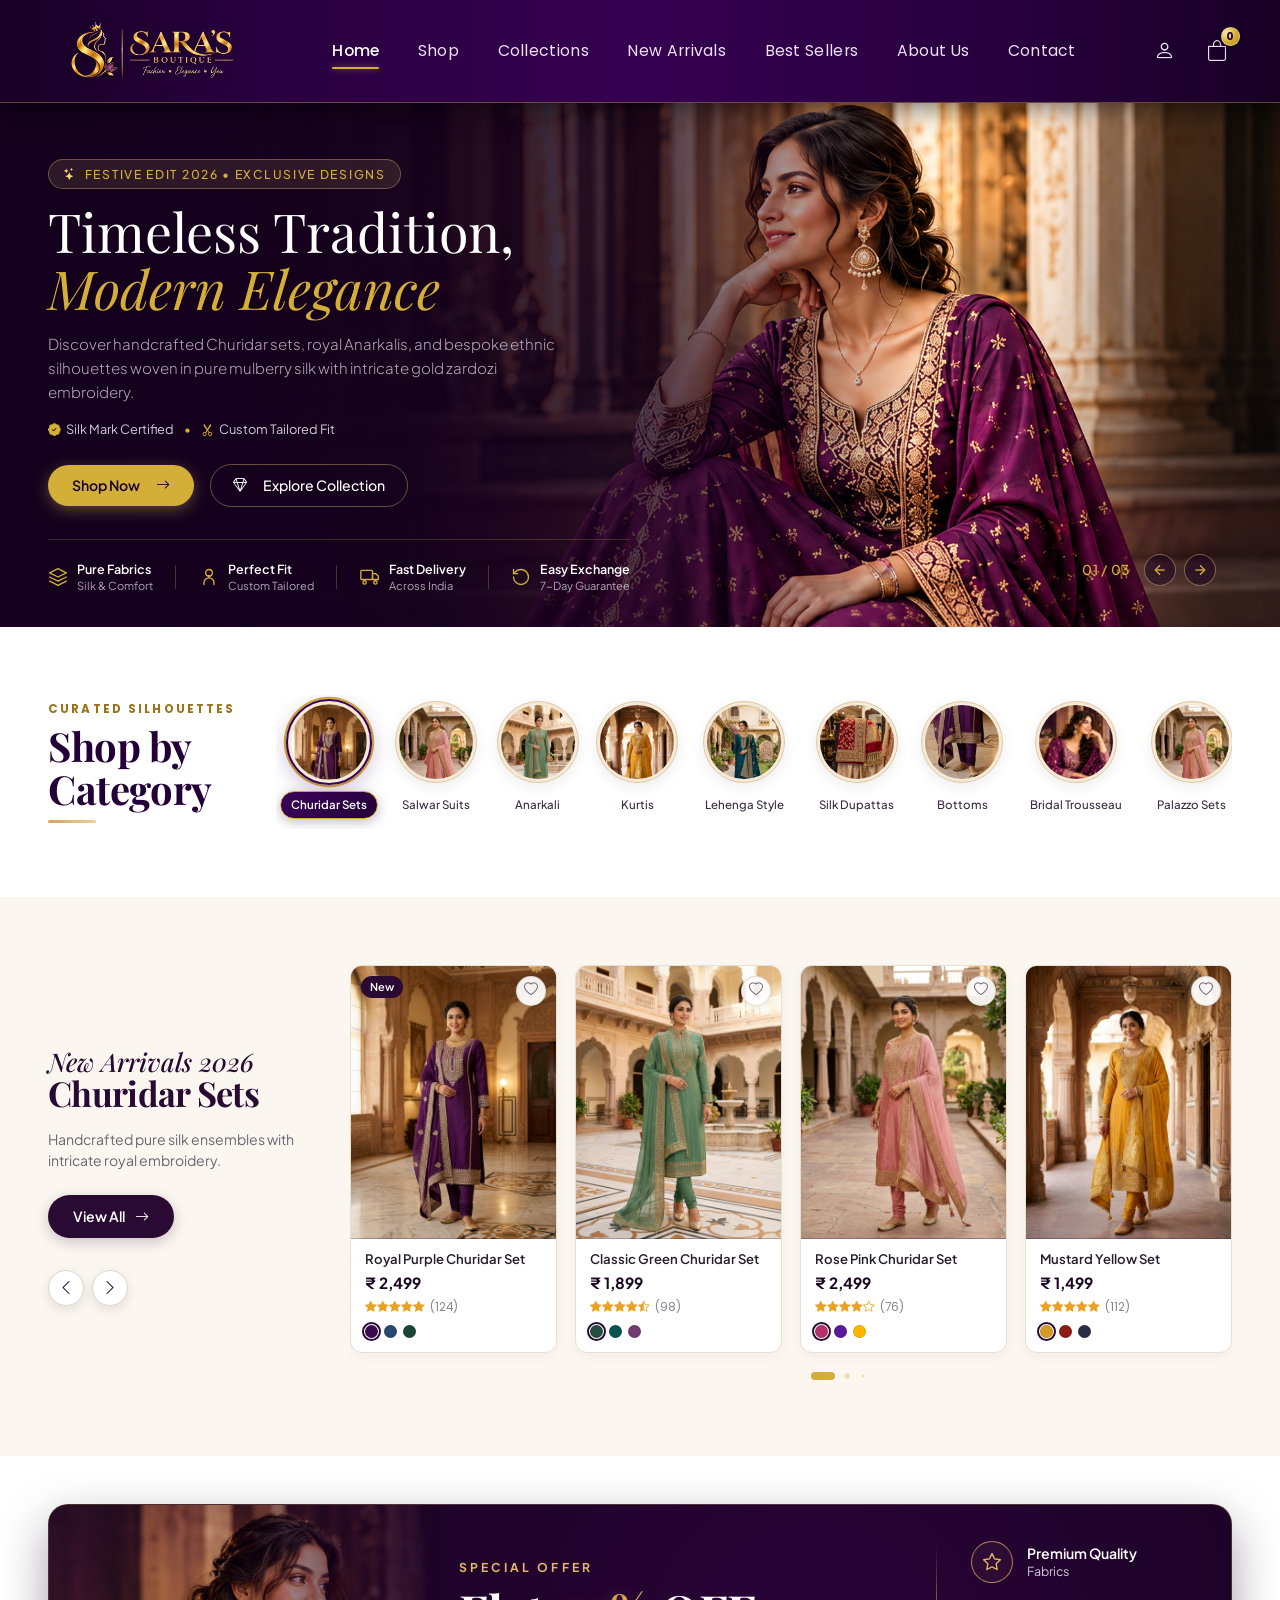
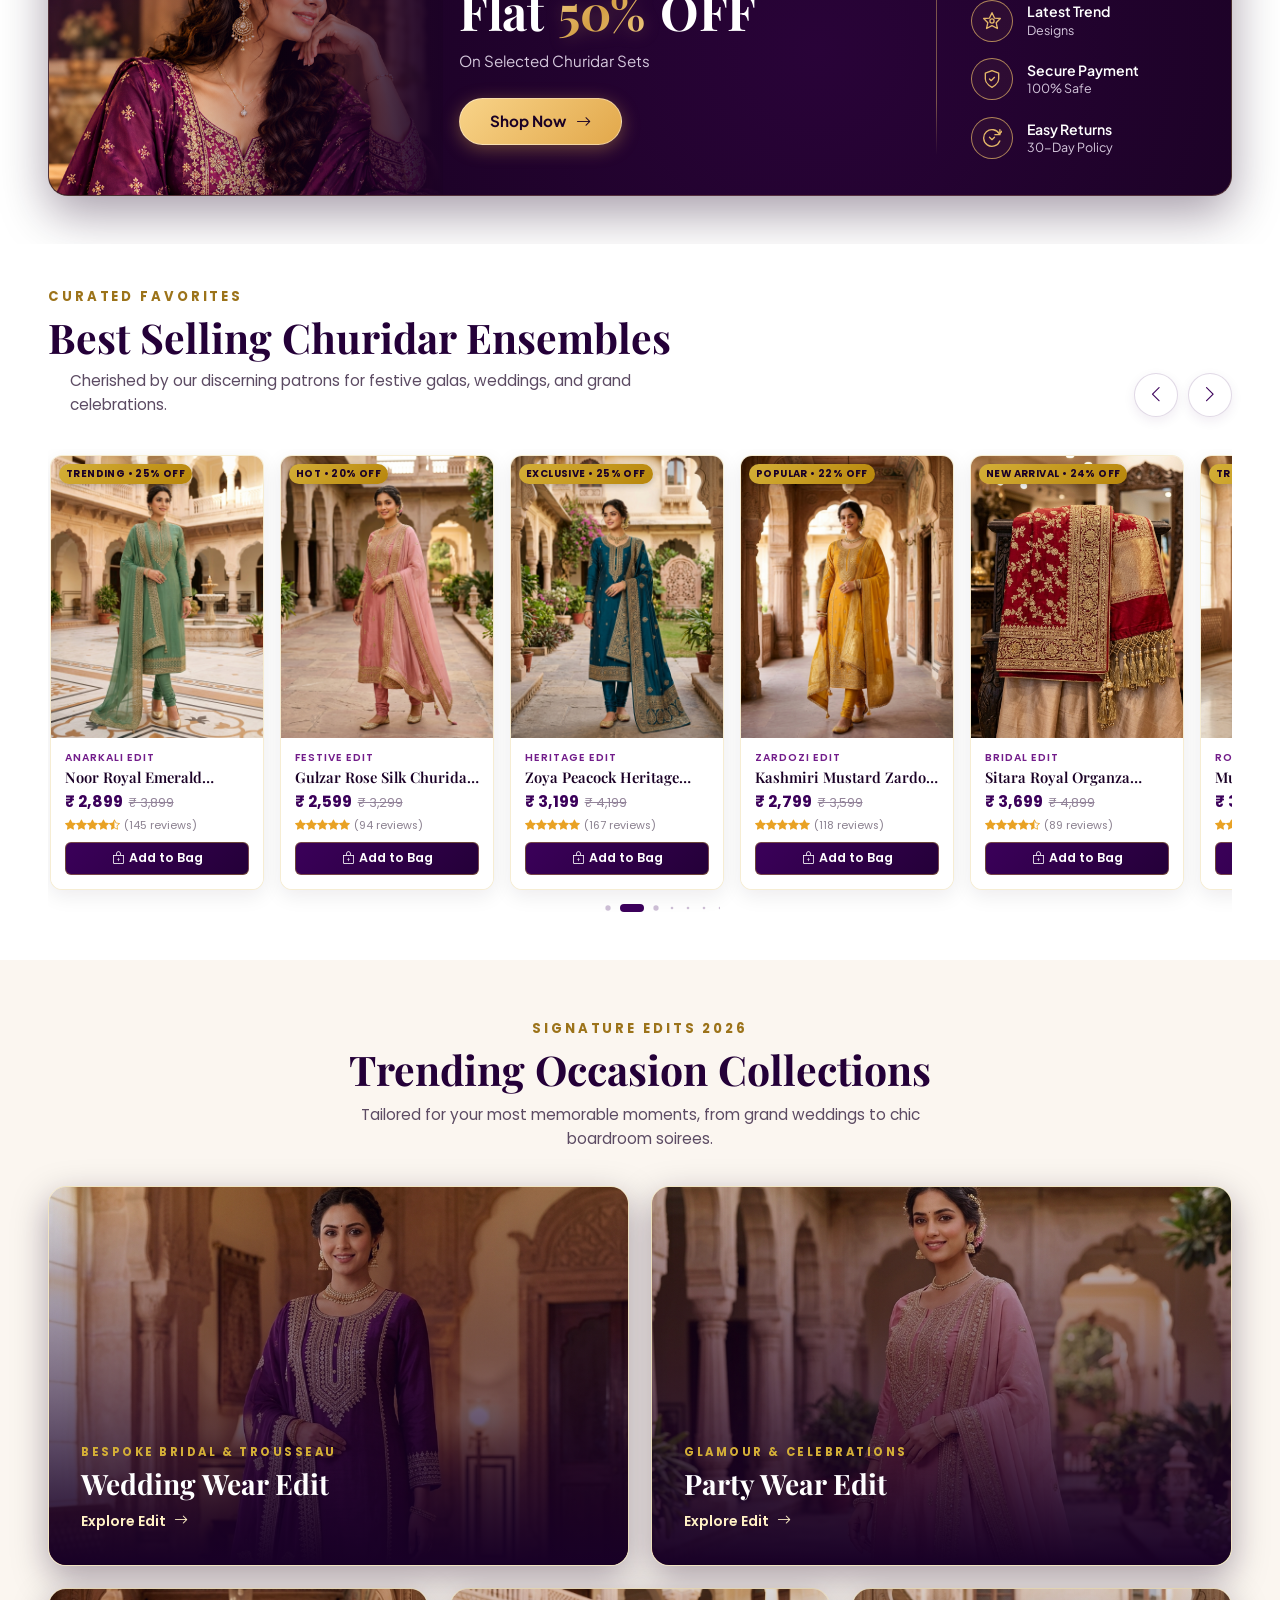
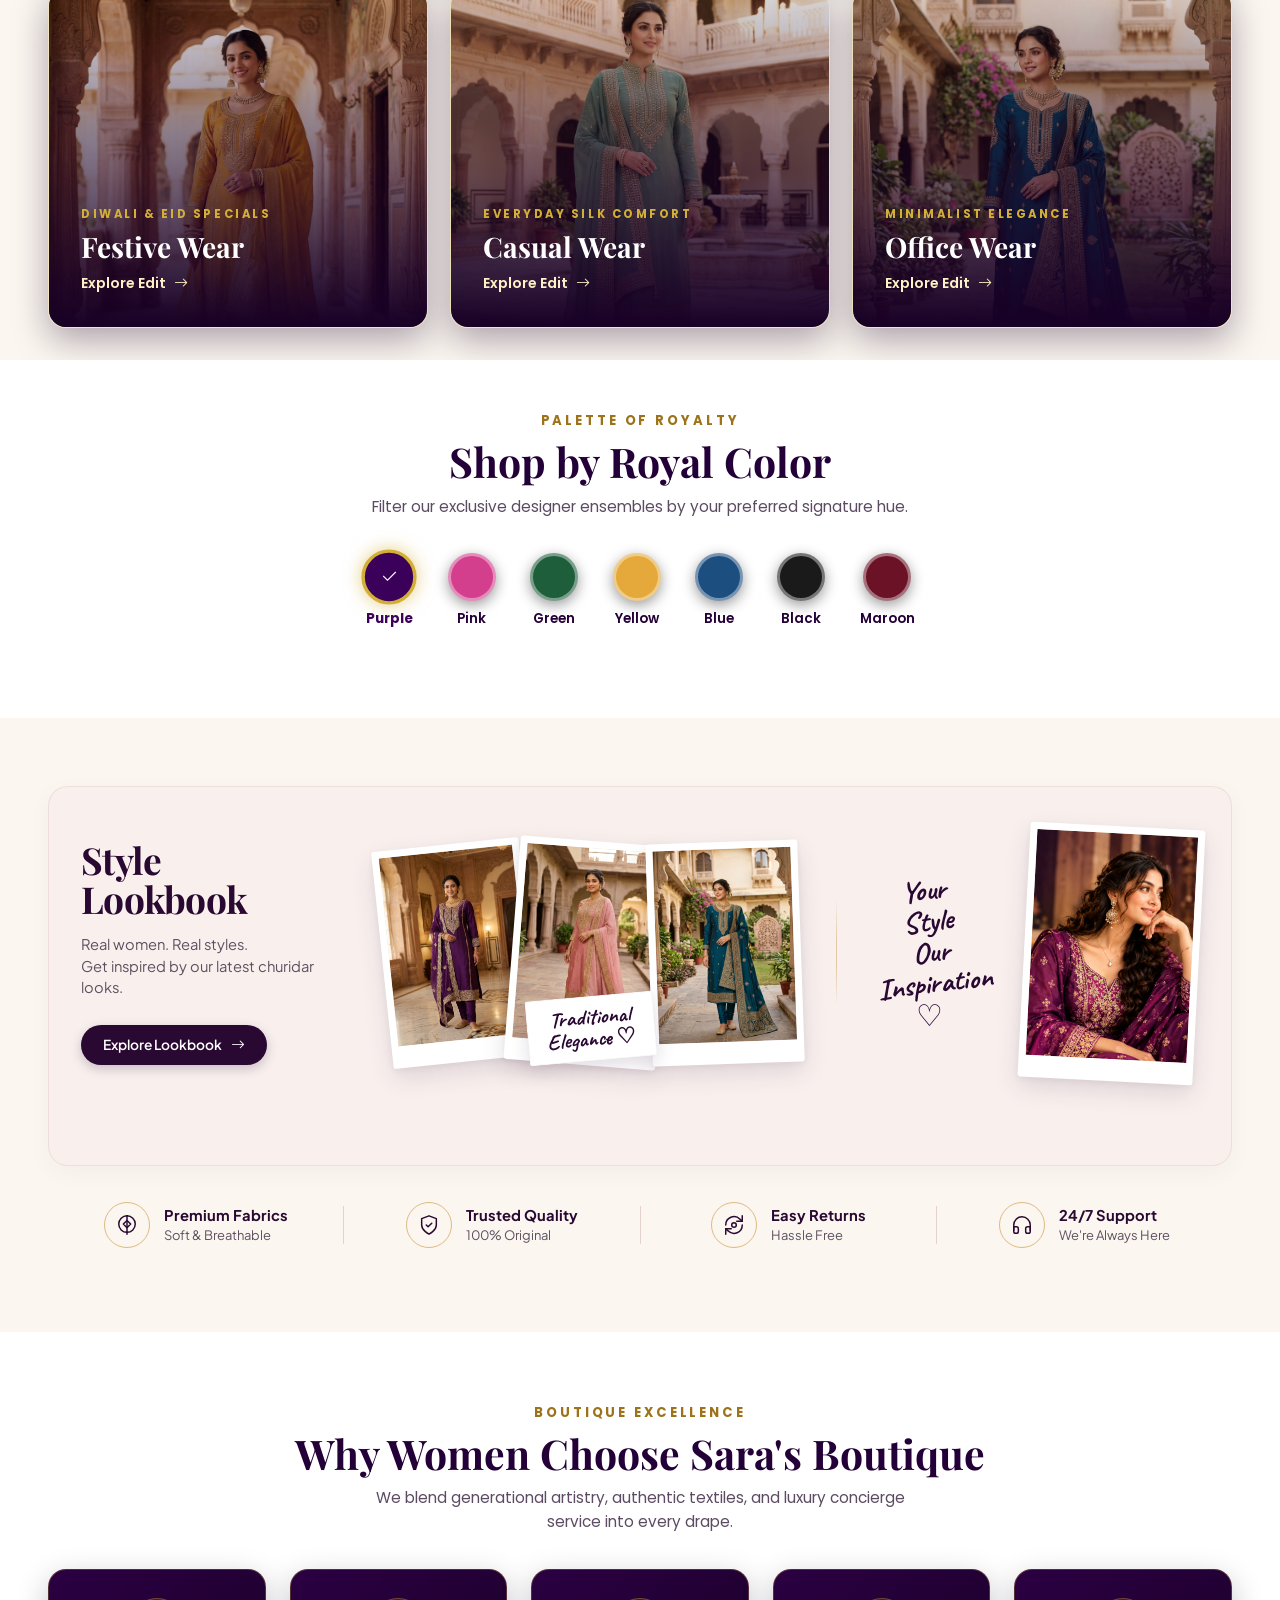
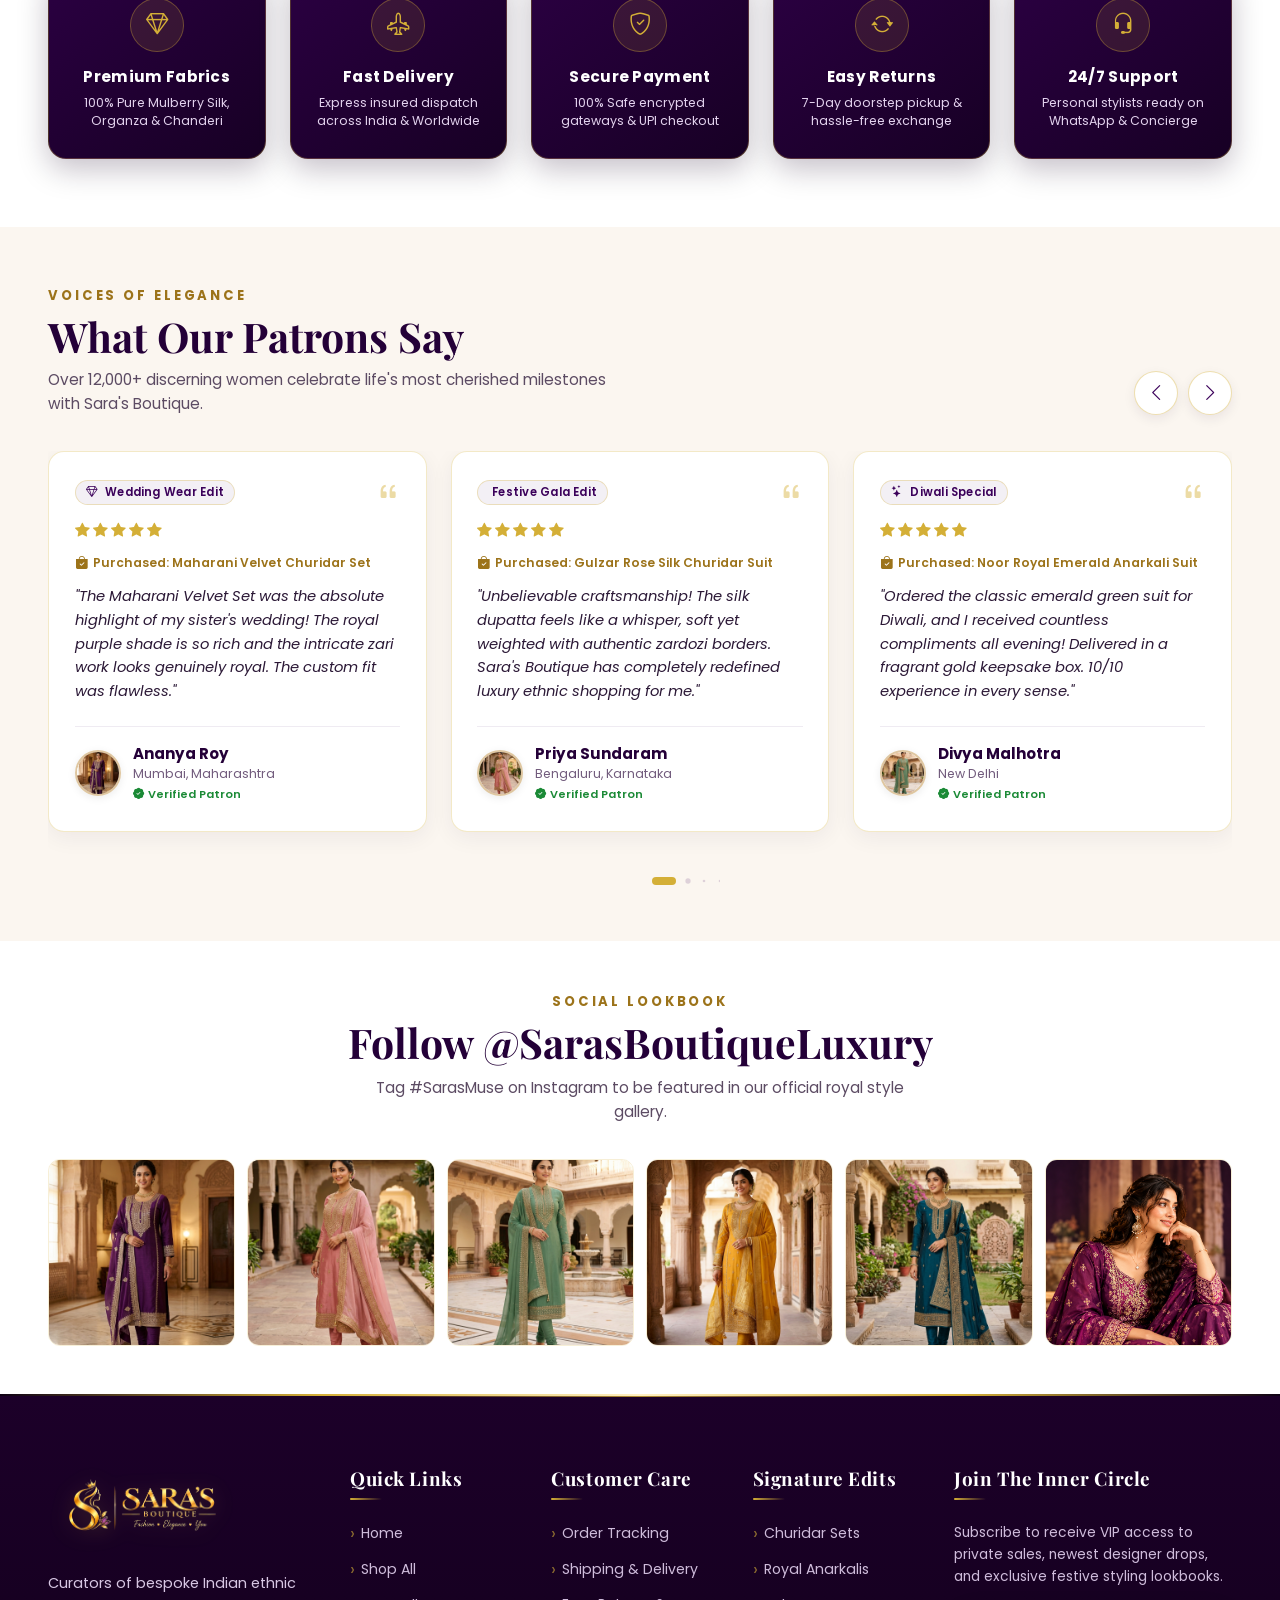
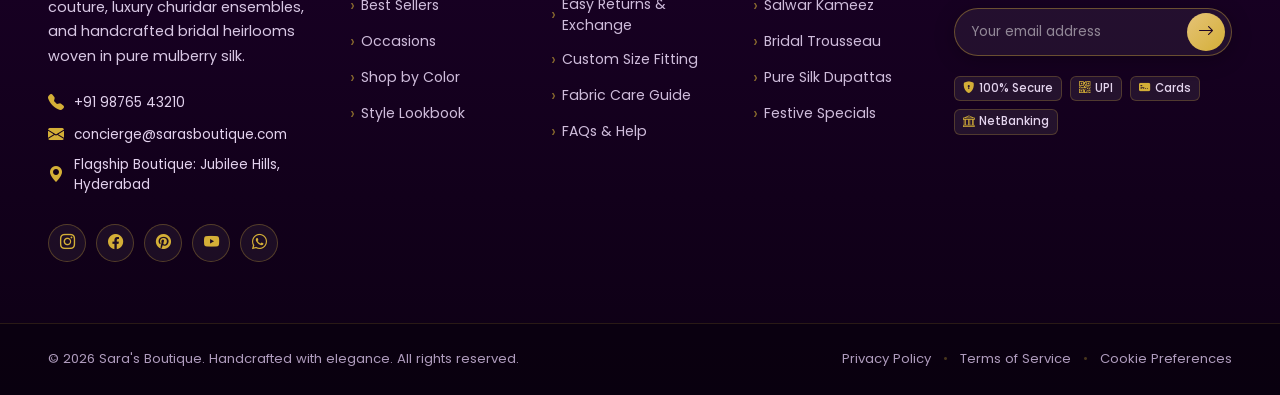
==== index.html @ 807b8b13 "first commit" ====
<!DOCTYPE html>
<html lang="en">

<head>
    <meta charset="UTF-8">
    <meta name="viewport" content="width=device-width, initial-scale=1.0">
    <title>Sara's Boutique | Luxury Indian Ethnic Fashion &amp; Designer Churidar Sets</title>
    <meta name="description" content="Discover handcrafted luxury Indian ethnic fashion at Sara's Boutique. Shop exclusive Churidar Sets, royal Anarkalis, designer Salwar Suits, and Silk Dupattas woven in pure mulberry silk with zardozi embroidery.">
    <meta name="keywords" content="Sara's Boutique, Churidar sets, designer salwar suits, royal anarkali, silk dupattas, indian ethnic wear, bridal trousseau, festive wear">
    <meta name="author" content="Sara's Boutique">
    <meta name="theme-color" content="#180026">
    <link rel="canonical" href="http://127.0.0.1:5500/index.html">

    <!-- Open Graph / Social SEO -->
    <meta property="og:type" content="website">
    <meta property="og:title" content="Sara's Boutique | Luxury Indian Ethnic Fashion &amp; Designer Churidar Sets">
    <meta property="og:description" content="Handcrafted designer Churidar sets, royal Anarkalis, and pure silk ethnic ensembles for festive galas, weddings, and celebrations.">
    <meta property="og:image" content="img/offbanner.png">
    <meta property="og:url" content="http://127.0.0.1:5500/index.html">

    <!-- Twitter Card SEO -->
    <meta name="twitter:card" content="summary_large_image">
    <meta name="twitter:title" content="Sara's Boutique | Luxury Indian Ethnic Fashion">
    <meta name="twitter:description" content="Handcrafted designer Churidar sets, royal Anarkalis, and pure silk ethnic ensembles.">
    <meta name="twitter:image" content="img/offbanner.png">

    <!-- Schema.org JSON-LD Structured Data for SEO -->
    <script type="application/ld+json">
    {
      "@context": "https://schema.org",
      "@type": "ClothingStore",
      "name": "Sara's Boutique",
      "description": "Luxury Indian Ethnic Fashion & Designer Churidar Sets",
      "url": "http://127.0.0.1:5500/index.html",
      "logo": "img/logo1.png",
      "image": "img/offbanner.png",
      "telephone": "+91-9876543210",
      "email": "concierge@sarasboutique.com",
      "priceRange": "₹₹ - ₹₹₹₹",
      "address": {
        "@type": "PostalAddress",
        "streetAddress": "Jubilee Hills",
        "addressLocality": "Hyderabad",
        "addressRegion": "Telangana",
        "addressCountry": "IN"
      },
      "potentialAction": {
        "@type": "SearchAction",
        "target": "http://127.0.0.1:5500/index.html#shop?q={search_term_string}",
        "query-input": "required name=search_term_string"
      }
    }
    </script>

    <!-- Google Fonts: Cormorant Garamond, Playfair Display, Cinzel, Poppins, Plus Jakarta Sans -->
    <link rel="preconnect" href="https://fonts.googleapis.com">
    <link rel="preconnect" href="https://fonts.gstatic.com" crossorigin>
    <link
        href="https://fonts.googleapis.com/css2?family=Caveat:wght@400;600;700&family=Cinzel:wght@400;500;600;700&family=Cormorant+Garamond:ital,wght@0,500;0,600;0,700;1,500;1,600;1,700&family=Playfair+Display:ital,wght@0,400;0,600;0,700;1,400;1,600;1,700&family=Plus+Jakarta+Sans:wght@400;500;600;700&family=Poppins:wght@300;400;500;600;700&display=swap"
        rel="stylesheet">

    <!-- Bootstrap 5 CSS -->
    <link href="https://cdn.jsdelivr.net/npm/bootstrap@5.3.3/dist/css/bootstrap.min.css" rel="stylesheet">

    <!-- Bootstrap Icons -->
    <link rel="stylesheet" href="https://cdn.jsdelivr.net/npm/bootstrap-icons@1.11.3/font/bootstrap-icons.min.css">

    <!-- Swiper.js CSS -->
    <link rel="stylesheet" href="https://cdn.jsdelivr.net/npm/swiper@11/swiper-bundle.min.css">

    <!-- Custom Luxury Stylesheet -->
    <link rel="stylesheet" href="style.css">
</head>

<body>

    <header class="luxury-header">
        <div class="container-fluid px-lg-5 px-3">
            <div class="d-flex align-items-center justify-content-between">

                <!-- BRAND / LOGO -->
                <a href="#home" class="brand-container" aria-label="Sara's Boutique Home">
                    <img src="img/logo1.png" alt="Sara's Boutique - Fashion · Elegance · You" class="brand-logo-img">
                </a>

                <nav class="d-none d-lg-block">
                    <ul class="nav-luxury-links">
                        <li><a href="#home" class="nav-luxury-link active" onclick="setActive(this)">Home</a></li>
                        <li><a href="#shop" class="nav-luxury-link" onclick="setActive(this)">Shop</a></li>
                        <li><a href="#collections" class="nav-luxury-link" onclick="setActive(this)">Collections</a></li>
                        <li><a href="#newarrivals" class="nav-luxury-link" onclick="setActive(this)">New Arrivals</a></li>
                        <li><a href="#bestsellers" class="nav-luxury-link" onclick="setActive(this)">Best Sellers</a></li>
                        <li><a href="#about" class="nav-luxury-link" onclick="setActive(this)">About Us</a></li>
                        <li><a href="#contact" class="nav-luxury-link" onclick="setActive(this)">Contact</a></li>
                    </ul>
                </nav>

                <div class="d-flex align-items-center gap-3">
                    <div class="nav-actions">
                        <!-- User profile / Account Login -->
                        <a href="#account" class="action-icon-btn" title="Account / Login">
                            <i class="bi bi-person"></i>
                        </a>

                        <!-- Cart icon with luxury gold circle badge "0" -->
                        <a href="#cart" class="action-icon-btn position-relative" title="Shopping Bag" id="cartBtn">
                            <i class="bi bi-bag"></i>
                            <span class="badge-cart-gold" id="cartCount">0</span>
                        </a>
                    </div>

                    <!-- Mobile Hamburger Toggle -->
                    <button class="luxury-toggler d-lg-none" type="button" data-bs-toggle="offcanvas"
                        data-bs-target="#mobileMenu" aria-controls="mobileMenu" aria-label="Toggle navigation">
                        <i class="bi bi-list"></i>
                    </button>
                </div>

            </div>
        </div>
    </header>

    <div class="offcanvas offcanvas-end offcanvas-luxury" tabindex="-1" id="mobileMenu"
        aria-labelledby="mobileMenuLabel">
        <div class="offcanvas-header border-bottom border-warning border-opacity-25 pb-3">
            <div class="d-flex align-items-center gap-2">
                <img src="img/logo1.png" alt="Sara's Boutique"
                    style="height: 52px; width: auto; object-fit: contain; filter: drop-shadow(0 2px 6px rgba(0,0,0,0.5)) drop-shadow(0 0 10px rgba(212,175,55,0.3));">
            </div>
            <button type="button" class="btn-close btn-close-white" data-bs-dismiss="offcanvas"
                aria-label="Close"></button>
        </div>
        <div class="offcanvas-body d-flex flex-column justify-content-between pt-4">
            <ul class="nav flex-column gap-3">
                <li class="nav-item">
                    <a class="nav-luxury-link active fs-5" href="#home" data-bs-dismiss="offcanvas">Home</a>
                </li>
                <li class="nav-item">
                    <a class="nav-luxury-link fs-5" href="#shop" data-bs-dismiss="offcanvas">Shop</a>
                </li>
                <li class="nav-item">
                    <a class="nav-luxury-link fs-5" href="#collections" data-bs-dismiss="offcanvas">Collections</a>
                </li>
                <li class="nav-item">
                    <a class="nav-luxury-link fs-5" href="#newarrivals" data-bs-dismiss="offcanvas">New Arrivals</a>
                </li>
                <li class="nav-item">
                    <a class="nav-luxury-link fs-5" href="#bestsellers" data-bs-dismiss="offcanvas">Best Sellers</a>
                </li>
                <li class="nav-item">
                    <a class="nav-luxury-link fs-5" href="#about" data-bs-dismiss="offcanvas">About Us</a>
                </li>
                <li class="nav-item">
                    <a class="nav-luxury-link fs-5" href="#contact" data-bs-dismiss="offcanvas">Contact</a>
                </li>
            </ul>

            <div class="pt-4 border-top border-warning border-opacity-25">
                <p class="brand-tagline text-center mb-2 fs-5">Fashion · Elegance · You-</p>
                <div class="d-flex justify-content-center gap-4 text-secondary mt-3">
                    <a href="#instagram" class="text-decoration-none" style="color: var(--gold);"><i
                            class="bi bi-instagram fs-5"></i></a>
                    <a href="#pinterest" class="text-decoration-none" style="color: var(--gold);"><i
                            class="bi bi-pinterest fs-5"></i></a>
                    <a href="#facebook" class="text-decoration-none" style="color: var(--gold);"><i
                            class="bi bi-facebook fs-5"></i></a>
                </div>
            </div>
        </div>
    </div>

    <div class="modal fade" id="searchModal" tabindex="-1" aria-hidden="true">
        <div class="modal-dialog modal-dialog-centered">
            <div class="modal-content search-modal-content p-4">
                <div class="d-flex justify-content-between align-items-center mb-3">
                    <h5 class="modal-title font-serif text-white m-0" style="font-family: var(--heading-font);">Search
                        Collection</h5>
                    <button type="button" class="btn-close btn-close-white" data-bs-dismiss="modal"
                        aria-label="Close"></button>
                </div>
                <div class="position-relative">
                    <input type="text" class="form-control search-input"
                        placeholder="Search silk gowns, dresses, accessories...">
                    <i class="bi bi-search position-absolute top-50 end-0 translate-middle-y me-3 text-warning"></i>
                </div>
            </div>
        </div>
    </div>
    <!-- ===================== HERO BANNER SECTION ===================== -->
    <section class="hero-banner-section" id="home">
        <div class="container-fluid px-lg-5 px-md-4 px-3 h-100">
            <div class="hero-banner-wrapper">

                <!-- Left Content Column -->
                <div class="hero-banner-content">
                    <div class="hero-tag-pill">
                        <i class="bi bi-stars"></i> Festive Edit 2026 • Exclusive Designs
                    </div>

                    <h1 class="hero-main-title">
                        Timeless Tradition,<br>
                        <span class="title-italic-gold">Modern Elegance</span>
                    </h1>

                    <p class="hero-desc">
                        Discover handcrafted Churidar sets, royal Anarkalis, and bespoke ethnic silhouettes woven in pure mulberry silk with intricate gold zardozi embroidery.
                    </p>

                    <!-- Quick Highlight Badges -->
                    <div class="hero-meta-strip">
                        <span class="meta-item"><i class="bi bi-patch-check-fill text-gold"></i> Silk Mark Certified</span>
                        <span class="meta-dot">•</span>
                        <span class="meta-item"><i class="bi bi-scissors text-gold"></i> Custom Tailored Fit</span>
                    </div>

                    <!-- Action Buttons -->
                    <div class="d-flex align-items-center gap-3 flex-wrap hero-btn-group">
                        <a href="#shop" class="hero-shop-btn">
                            Shop Now
                            <i class="bi bi-arrow-right ms-2"></i>
                        </a>
                        <a href="#collections" class="hero-outline-btn">
                            <i class="bi bi-gem me-2"></i> Explore Collection
                        </a>
                    </div>

                    <!-- Embedded Feature Strip -->
                    <div class="hero-features-bar" aria-label="Store Features">
                        <div class="hero-features-group">
                            <!-- Premium Fabrics -->
                            <div class="feature-item">
                                <div class="feature-icon-svg">
                                    <svg viewBox="0 0 24 24" width="20" height="20" fill="none" stroke="currentColor"
                                        stroke-width="1.6" stroke-linecap="round" stroke-linejoin="round">
                                        <path d="M12 2L2 7l10 5 10-5-10-5z"></path>
                                        <path d="M2 17l10 5 10-5"></path>
                                        <path d="M2 12l10 5 10-5"></path>
                                    </svg>
                                </div>
                                <div class="feature-text">
                                    <span class="feature-title">Pure Fabrics</span>
                                    <span class="feature-subtitle">Silk & Comfort</span>
                                </div>
                            </div>

                            <div class="feature-divider"></div>

                            <!-- Perfect Fit -->
                            <div class="feature-item">
                                <div class="feature-icon-svg">
                                    <svg viewBox="0 0 24 24" width="20" height="20" fill="none" stroke="currentColor"
                                        stroke-width="1.6" stroke-linecap="round" stroke-linejoin="round">
                                        <circle cx="12" cy="7" r="4"></circle>
                                        <path d="M6 21v-2a6 6 0 0 1 12 0v2"></path>
                                        <circle cx="12" cy="11" r="1"></circle>
                                    </svg>
                                </div>
                                <div class="feature-text">
                                    <span class="feature-title">Perfect Fit</span>
                                    <span class="feature-subtitle">Custom Tailored</span>
                                </div>
                            </div>

                            <div class="feature-divider"></div>

                            <!-- Fast Delivery -->
                            <div class="feature-item">
                                <div class="feature-icon-svg">
                                    <svg viewBox="0 0 24 24" width="20" height="20" fill="none" stroke="currentColor"
                                        stroke-width="1.6" stroke-linecap="round" stroke-linejoin="round">
                                        <rect x="1" y="4" width="14" height="11" rx="1"></rect>
                                        <path d="M15 8h4l3 3v4h-7V8z"></path>
                                        <circle cx="5.5" cy="18.5" r="2"></circle>
                                        <circle cx="18.5" cy="18.5" r="2"></circle>
                                    </svg>
                                </div>
                                <div class="feature-text">
                                    <span class="feature-title">Fast Delivery</span>
                                    <span class="feature-subtitle">Across India</span>
                                </div>
                            </div>

                            <div class="feature-divider"></div>

                            <!-- Easy Returns -->
                            <div class="feature-item">
                                <div class="feature-icon-svg">
                                    <svg viewBox="0 0 24 24" width="20" height="20" fill="none" stroke="currentColor"
                                        stroke-width="1.6" stroke-linecap="round" stroke-linejoin="round">
                                        <path d="M3 12a9 9 0 1 0 9-9 9.75 9.75 0 0 0-6.74 2.74L3 8"></path>
                                        <path d="M3 3v5h5"></path>
                                    </svg>
                                </div>
                                <div class="feature-text">
                                    <span class="feature-title">Easy Exchange</span>
                                    <span class="feature-subtitle">7-Day Guarantee</span>
                                </div>
                            </div>

                        </div>
                    </div>
                </div>

                <!-- Right Overlay Slider Controls -->
                <div class="hero-slider-nav">
                    <span class="slider-counter" id="bannerCounter">01 / 03</span>
                    <button class="nav-arrow" id="bannerPrevBtn" aria-label="Previous Highlight">
                        <svg width="16" height="16" viewBox="0 0 24 24" fill="none" stroke="currentColor"
                            stroke-width="2">
                            <line x1="19" y1="12" x2="5" y2="12"></line>
                            <polyline points="12 19 5 12 12 5"></polyline>
                        </svg>
                    </button>
                    <button class="nav-arrow" id="bannerNextBtn" aria-label="Next Highlight">
                        <svg width="16" height="16" viewBox="0 0 24 24" fill="none" stroke="currentColor"
                            stroke-width="2">
                            <line x1="5" y1="12" x2="19" y2="12"></line>
                            <polyline points="12 5 19 12 12 19"></polyline>
                        </svg>
                    </button>
                </div>

            </div>
        </div>
    </section>

    <!-- ===================== MAIN CONTENT WRAPPER ===================== -->
    <main id="mainContent">

        <!-- ===================== 1. SHOP BY CATEGORY (White Background) ===================== -->
        <section class="category-section section-bg-white luxury-section-pad" id="categories" aria-label="Shop by Category">
            <div class="container-fluid px-3 px-sm-4 px-lg-5">
                <div class="category-row-wrapper d-flex flex-column flex-xl-row align-items-xl-center justify-content-between">

                    <!-- Category Title Column -->
                    <div class="category-title-box me-xl-4 pe-xl-3 mb-3 mb-xl-0 flex-shrink-0">
                        <span class="category-eyebrow-mini">Curated Silhouettes</span>
                        <h2 class="serif-title mb-0 fs-1">
                            Shop by<br>Category
                        </h2>
                        <div class="title-gold-bar"></div>
                    </div>

                    <!-- Category Circular Items List -->
                    <div class="category-scroll-container d-flex align-items-center">

                        <!-- 1. Churidar Sets (Active) -->
                        <a href="javascript:void(0)" class="category-item active" data-category="churidar">
                            <div class="category-avatar-wrapper">
                                <img src="img/card_purple.jpg" alt="Churidar Sets" class="category-avatar-img">
                            </div>
                            <span class="category-pill">Churidar Sets</span>
                        </a>

                        <!-- 2. Salwar Suits -->
                        <a href="javascript:void(0)" class="category-item" data-category="salwar">
                            <div class="category-avatar-wrapper">
                                <img src="img/card_pink.jpg" alt="Salwar Suits" class="category-avatar-img">
                            </div>
                            <span class="category-pill">Salwar Suits</span>
                        </a>

                        <!-- 3. Anarkali -->
                        <a href="javascript:void(0)" class="category-item" data-category="anarkali">
                            <div class="category-avatar-wrapper">
                                <img src="img/card_green.jpg" alt="Anarkali" class="category-avatar-img">
                            </div>
                            <span class="category-pill">Anarkali</span>
                        </a>

                        <!-- 4. Kurtis -->
                        <a href="javascript:void(0)" class="category-item" data-category="kurtis">
                            <div class="category-avatar-wrapper">
                                <img src="img/card_mustard.jpg" alt="Kurtis" class="category-avatar-img">
                            </div>
                            <span class="category-pill">Kurtis</span>
                        </a>

                        <!-- 5. Lehenga Style -->
                        <a href="javascript:void(0)" class="category-item" data-category="lehenga">
                            <div class="category-avatar-wrapper">
                                <img src="img/card_teal.jpg" alt="Lehenga Style" class="category-avatar-img">
                            </div>
                            <span class="category-pill">Lehenga Style</span>
                        </a>

                        <!-- 6. Dupatta -->
                        <a href="javascript:void(0)" class="category-item" data-category="dupatta">
                            <div class="category-avatar-wrapper">
                                <img src="img/cat_dupatta.jpg" alt="Dupatta" class="category-avatar-img no-zoom">
                            </div>
                            <span class="category-pill">Silk Dupattas</span>
                        </a>

                        <!-- 7. Bottoms -->
                        <a href="javascript:void(0)" class="category-item" data-category="bottoms">
                            <div class="category-avatar-wrapper">
                                <img src="img/cat_bottoms.jpg" alt="Bottoms" class="category-avatar-img no-zoom">
                            </div>
                            <span class="category-pill">Bottoms</span>
                        </a>

                        <!-- 8. Bridal Trousseau -->
                        <a href="javascript:void(0)" class="category-item" data-category="bridal">
                            <div class="category-avatar-wrapper">
                                <img src="img/offbanner.png" alt="Bridal Trousseau" class="category-avatar-img">
                            </div>
                            <span class="category-pill">Bridal Trousseau</span>
                        </a>

                        <!-- 9. Palazzo Sets -->
                        <a href="javascript:void(0)" class="category-item" data-category="palazzo">
                            <div class="category-avatar-wrapper">
                                <img src="img/card_pink.jpg" alt="Palazzo Sets" class="category-avatar-img">
                            </div>
                            <span class="category-pill">Palazzo Sets</span>
                        </a>

                        <!-- 10. Festive Silks -->
                        <a href="javascript:void(0)" class="category-item" data-category="festive">
                            <div class="category-avatar-wrapper">
                                <img src="img/card_mustard.jpg" alt="Festive Silks" class="category-avatar-img">
                            </div>
                            <span class="category-pill">Festive Silks</span>
                        </a>

                    </div>
                </div>
            </div>
        </section>

        <!-- ===================== 2. NEW ARRIVALS SWIPER (Ivory Background #fbf6f0) ===================== -->
        <section class="trending-section section-bg-ivory luxury-section-pad" id="newarrivals" aria-label="New Arrivals - Trending Churidar Sets">
            <div class="container-fluid px-3 px-sm-4 px-lg-5">
                <div class="row align-items-center">

                    <!-- Left Intro Column (Sticky / Heading / CTA) -->
                    <div class="col-12 col-lg-3 trending-side-col pe-xl-4">
                        <div class="d-flex flex-column align-items-start">
                            <span class="trending-eyebrow">New Arrivals 2026</span>
                            <h3 class="trending-main mb-3">Churidar Sets</h3>
                            <p class="trending-subtitle mb-4">
                                Handcrafted pure silk ensembles with intricate royal embroidery.
                            </p>
                            <a href="#shop" class="btn-view-all">
                                <span>View All</span>
                                <i class="bi bi-arrow-right"></i>
                            </a>

                            <!-- Swiper Navigation Controls -->
                            <div class="d-flex align-items-center gap-2 mt-4 pt-2">
                                <button class="slider-arrow-btn swiper-btn-prev-custom" id="swiperPrev"
                                    aria-label="Previous slide">
                                    <i class="bi bi-chevron-left"></i>
                                </button>
                                <button class="slider-arrow-btn swiper-btn-next-custom" id="swiperNext"
                                    aria-label="Next slide">
                                    <i class="bi bi-chevron-right"></i>
                                </button>
                            </div>
                        </div>
                    </div>

                    <!-- Right Products Swiper Slider -->
                    <div class="col-12 col-lg-9">
                        <div class="product-carousel-wrapper">

                            <!-- Swiper Container -->
                            <div class="swiper products-swiper" id="productsSwiper">
                                <div class="swiper-wrapper">

                                    <!-- SLIDE 1: Royal Purple Churidar Set -->
                                    <div class="swiper-slide">
                                        <article class="product-card" data-product-id="1">
                                            <div class="card-img-box">
                                                <span class="badge-new">New</span>
                                                <button class="btn-wishlist" aria-label="Add to wishlist"><i
                                                        class="bi bi-heart"></i></button>
                                                <img src="img/card_purple.jpg" alt="Royal Purple Churidar Set"
                                                    loading="lazy">
                                                <button class="card-quick-add" onclick="addToBag()"><i
                                                        class="bi bi-bag-plus"></i> Quick Add</button>
                                            </div>
                                            <div class="card-body-content">
                                                <h4 class="card-item-title" title="Royal Purple Churidar Set">Royal
                                                    Purple Churidar Set</h4>
                                                <div class="card-item-price">₹ 2,499</div>
                                                <div class="card-rating-row">
                                                    <div class="stars-gold"><i class="bi bi-star-fill"></i><i
                                                            class="bi bi-star-fill"></i><i
                                                            class="bi bi-star-fill"></i><i
                                                            class="bi bi-star-fill"></i><i class="bi bi-star-fill"></i>
                                                    </div>
                                                    <span class="card-rating-count">(124)</span>
                                                </div>
                                                <div class="swatches-row">
                                                    <span class="swatch-dot active" style="background-color:#3b0b52"
                                                        title="Royal Purple"></span>
                                                    <span class="swatch-dot" style="background-color:#274773"
                                                        title="Midnight Blue"></span>
                                                    <span class="swatch-dot" style="background-color:#194635"
                                                        title="Forest Green"></span>
                                                </div>
                                            </div>
                                        </article>
                                    </div>

                                    <!-- SLIDE 2: Classic Green Churidar Set -->
                                    <div class="swiper-slide">
                                        <article class="product-card" data-product-id="2">
                                            <div class="card-img-box">
                                                <button class="btn-wishlist" aria-label="Add to wishlist"><i
                                                        class="bi bi-heart"></i></button>
                                                <img src="img/card_green.jpg" alt="Classic Green Churidar Set"
                                                    loading="lazy">
                                                <button class="card-quick-add" onclick="addToBag()"><i
                                                        class="bi bi-bag-plus"></i> Quick Add</button>
                                            </div>
                                            <div class="card-body-content">
                                                <h4 class="card-item-title" title="Classic Green Churidar Set">Classic
                                                    Green Churidar Set</h4>
                                                <div class="card-item-price">₹ 1,899</div>
                                                <div class="card-rating-row">
                                                    <div class="stars-gold"><i class="bi bi-star-fill"></i><i
                                                            class="bi bi-star-fill"></i><i
                                                            class="bi bi-star-fill"></i><i
                                                            class="bi bi-star-fill"></i><i class="bi bi-star-half"></i>
                                                    </div>
                                                    <span class="card-rating-count">(98)</span>
                                                </div>
                                                <div class="swatches-row">
                                                    <span class="swatch-dot active" style="background-color:#264e3e"
                                                        title="Classic Olive"></span>
                                                    <span class="swatch-dot" style="background-color:#0b5351"
                                                        title="Emerald Teal"></span>
                                                    <span class="swatch-dot" style="background-color:#723c70"
                                                        title="Deep Mauve"></span>
                                                </div>
                                            </div>
                                        </article>
                                    </div>

                                    <!-- SLIDE 3: Rose Pink Churidar Set -->
                                    <div class="swiper-slide">
                                        <article class="product-card" data-product-id="3">
                                            <div class="card-img-box">
                                                <button class="btn-wishlist" aria-label="Add to wishlist"><i
                                                        class="bi bi-heart"></i></button>
                                                <img src="img/card_pink.jpg" alt="Rose Pink Churidar Set"
                                                    loading="lazy">
                                                <button class="card-quick-add" onclick="addToBag()"><i
                                                        class="bi bi-bag-plus"></i> Quick Add</button>
                                            </div>
                                            <div class="card-body-content">
                                                <h4 class="card-item-title" title="Rose Pink Churidar Set">Rose Pink
                                                    Churidar Set</h4>
                                                <div class="card-item-price">₹ 2,499</div>
                                                <div class="card-rating-row">
                                                    <div class="stars-gold"><i class="bi bi-star-fill"></i><i
                                                            class="bi bi-star-fill"></i><i
                                                            class="bi bi-star-fill"></i><i
                                                            class="bi bi-star-fill"></i><i class="bi bi-star"></i></div>
                                                    <span class="card-rating-count">(76)</span>
                                                </div>
                                                <div class="swatches-row">
                                                    <span class="swatch-dot active" style="background-color:#b7326a"
                                                        title="Rose Pink"></span>
                                                    <span class="swatch-dot" style="background-color:#5a189a"
                                                        title="Violet Plum"></span>
                                                    <span class="swatch-dot" style="background-color:#ffb703"
                                                        title="Marigold"></span>
                                                </div>
                                            </div>
                                        </article>
                                    </div>

                                    <!-- SLIDE 4: Mustard Yellow Set -->
                                    <div class="swiper-slide">
                                        <article class="product-card" data-product-id="4">
                                            <div class="card-img-box">
                                                <button class="btn-wishlist" aria-label="Add to wishlist"><i
                                                        class="bi bi-heart"></i></button>
                                                <img src="img/card_mustard.jpg" alt="Mustard Yellow Set" loading="lazy">
                                                <button class="card-quick-add" onclick="addToBag()"><i
                                                        class="bi bi-bag-plus"></i> Quick Add</button>
                                            </div>
                                            <div class="card-body-content">
                                                <h4 class="card-item-title" title="Mustard Yellow Set">Mustard Yellow
                                                    Set</h4>
                                                <div class="card-item-price">₹ 1,499</div>
                                                <div class="card-rating-row">
                                                    <div class="stars-gold"><i class="bi bi-star-fill"></i><i
                                                            class="bi bi-star-fill"></i><i
                                                            class="bi bi-star-fill"></i><i
                                                            class="bi bi-star-fill"></i><i class="bi bi-star-fill"></i>
                                                    </div>
                                                    <span class="card-rating-count">(112)</span>
                                                </div>
                                                <div class="swatches-row">
                                                    <span class="swatch-dot active" style="background-color:#d49b25"
                                                        title="Mustard Gold"></span>
                                                    <span class="swatch-dot" style="background-color:#8c1c13"
                                                        title="Crimson Red"></span>
                                                    <span class="swatch-dot" style="background-color:#2b2d42"
                                                        title="Charcoal Navy"></span>
                                                </div>
                                            </div>
                                        </article>
                                    </div>

                                    <!-- SLIDE 5: Teal Blue Churidar Set -->
                                    <div class="swiper-slide">
                                        <article class="product-card" data-product-id="5">
                                            <div class="card-img-box">
                                                <button class="btn-wishlist" aria-label="Add to wishlist"><i
                                                        class="bi bi-heart"></i></button>
                                                <img src="img/card_teal.jpg" alt="Teal Blue Churidar Set"
                                                    loading="lazy">
                                                <button class="card-quick-add" onclick="addToBag()"><i
                                                        class="bi bi-bag-plus"></i> Quick Add</button>
                                            </div>
                                            <div class="card-body-content">
                                                <h4 class="card-item-title" title="Teal Blue Churidar Set">Teal Blue
                                                    Churidar Set</h4>
                                                <div class="card-item-price">₹ 2,799</div>
                                                <div class="card-rating-row">
                                                    <div class="stars-gold"><i class="bi bi-star-fill"></i><i
                                                            class="bi bi-star-fill"></i><i
                                                            class="bi bi-star-fill"></i><i
                                                            class="bi bi-star-fill"></i><i class="bi bi-star-half"></i>
                                                    </div>
                                                    <span class="card-rating-count">(84)</span>
                                                </div>
                                                <div class="swatches-row">
                                                    <span class="swatch-dot active" style="background-color:#114b5f"
                                                        title="Teal Blue"></span>
                                                    <span class="swatch-dot" style="background-color:#450920"
                                                        title="Wine"></span>
                                                    <span class="swatch-dot" style="background-color:#028090"
                                                        title="Ocean Cerulean"></span>
                                                </div>
                                            </div>
                                        </article>
                                    </div>

                                </div>
                                <!-- Swiper Pagination -->
                                <div class="swiper-pagination products-swiper-pagination"></div>
                            </div>
                        </div>
                    </div>

                </div>
            </div>
        </section>

        <!-- ===================== 3. PROMOTIONAL OFFER BANNER (White Background Container) ===================== -->
        <section class="offer-banner-section section-bg-white luxury-section-pad py-4 py-lg-5" aria-label="Special Festival Offer">
            <div class="container-fluid px-3 px-sm-4 px-lg-5">
                <div class="promo-banner-card">
                    <div class="row g-0 align-items-center">

                        <!-- 1. LEFT COLUMN: Model Image with Smooth Gradient Blend -->
                        <div class="col-12 col-lg-4 col-xl-4">
                            <div class="model-col-wrap">
                                <img src="img/offbanner.png" alt="Model wearing purple Churidar set" class="model-image" loading="eager">
                                <div class="model-fade-overlay" aria-hidden="true"></div>
                            </div>
                        </div>

                        <!-- 2. CENTER COLUMN: Offer Headline, Subtitle & CTA -->
                        <div class="col-12 col-lg-5 col-xl-5">
                            <div class="offer-center-wrap ps-lg-3">
                                <span class="offer-eyebrow">Special Offer</span>

                                <h2 class="offer-main-title">
                                    Flat <span class="offer-percent-highlight">50%</span> OFF
                                </h2>

                                <p class="offer-subtitle">
                                    On Selected Churidar Sets
                                </p>

                                <div>
                                    <a href="#shop" class="btn-shop-pill">
                                        <span>Shop Now</span>
                                        <i class="bi bi-arrow-right"></i>
                                    </a>
                                </div>
                            </div>
                        </div>

                        <!-- 3. RIGHT COLUMN: Vertical Gold Divider & Trust Badges -->
                        <div class="col-12 col-lg-3 col-xl-3">
                            <div class="features-col-wrap">
                                <!-- Vertical Divider line -->
                                <div class="features-divider-line" aria-hidden="true"></div>

                                <div class="features-vertical-list">

                                    <!-- Feature 1: Premium Quality Fabrics -->
                                    <div class="feature-badge-row">
                                        <div class="feature-circle-icon">
                                            <svg viewBox="0 0 24 24" stroke-width="1.6" stroke-linecap="round" stroke-linejoin="round">
                                                <path d="M12 2l3.09 6.26L22 9.27l-5 4.87 1.18 6.88L12 17.77l-6.18 3.25L7 14.14 2 9.27l6.91-1.01L12 2z"></path>
                                            </svg>
                                        </div>
                                        <div class="feature-badge-text">
                                            <span class="feature-text-title">Premium Quality</span>
                                            <span class="feature-text-desc">Fabrics</span>
                                        </div>
                                    </div>

                                    <!-- Feature 2: Latest Trend Designs -->
                                    <div class="feature-badge-row">
                                        <div class="feature-circle-icon">
                                            <svg viewBox="0 0 24 24" stroke-width="1.6" stroke-linecap="round" stroke-linejoin="round">
                                                <polygon points="12 2 15 8.5 22 9 17 14 18.5 21 12 17.5 5.5 21 7 14 2 9 9 8.5 12 2"></polygon>
                                                <circle cx="12" cy="12" r="2.5"></circle>
                                            </svg>
                                        </div>
                                        <div class="feature-badge-text">
                                            <span class="feature-text-title">Latest Trend</span>
                                            <span class="feature-text-desc">Designs</span>
                                        </div>
                                    </div>

                                    <!-- Feature 3: Secure Payment 100% Safe -->
                                    <div class="feature-badge-row">
                                        <div class="feature-circle-icon">
                                            <svg viewBox="0 0 24 24" stroke-width="1.6" stroke-linecap="round" stroke-linejoin="round">
                                                <path d="M12 22s8-4 8-10V5l-8-3-8 3v7c0 6 8 10 8 10z"></path>
                                                <polyline points="9 12 11 14 15 10"></polyline>
                                            </svg>
                                        </div>
                                        <div class="feature-badge-text">
                                            <span class="feature-text-title">Secure Payment</span>
                                            <span class="feature-text-desc">100% Safe</span>
                                        </div>
                                    </div>

                                    <!-- Feature 4: Easy Returns 30-Day Policy -->
                                    <div class="feature-badge-row">
                                        <div class="feature-circle-icon">
                                            <svg viewBox="0 0 24 24" stroke-width="1.6" stroke-linecap="round" stroke-linejoin="round">
                                                <path d="M21.5 2v6h-6"></path>
                                                <path d="M21.34 15.57a10 10 0 1 1-.57-8.38l5.67-5.67"></path>
                                                <polyline points="9 11 12 14 15 11"></polyline>
                                            </svg>
                                        </div>
                                        <div class="feature-badge-text">
                                            <span class="feature-text-title">Easy Returns</span>
                                            <span class="feature-text-desc">30-Day Policy</span>
                                        </div>
                                    </div>

                                </div>
                            </div>
                        </div>

                    </div>
                </div>
            </div>
        </section>

        <!-- ===================== 4. BEST SELLERS SWIPER (White Background) ===================== -->
        <section class="bestsellers-section section-bg-white luxury-section-pad" id="bestsellers" aria-label="Best Selling Churidar Ensembles">
            <div class="container-fluid px-3 px-sm-4 px-lg-5">
                <div class="bestsellers-header-wrap">
                    <div class="section-header-luxury mb-0 text-start" style="text-align: left !important;">
                        <span class="section-eyebrow-gold">Curated Favorites</span>
                        <h2 class="section-title-luxury mb-2">Best Selling Churidar Ensembles</h2>
                        <p class="section-subtitle-luxury mb-0">
                            Cherished by our discerning patrons for festive galas, weddings, and grand celebrations.
                        </p>
                    </div>
                    <div class="bestsellers-nav-controls">
                        <button class="bestseller-nav-btn" id="bestsellerPrev" aria-label="Previous best sellers">
                            <i class="bi bi-chevron-left"></i>
                        </button>
                        <button class="bestseller-nav-btn" id="bestsellerNext" aria-label="Next best sellers">
                            <i class="bi bi-chevron-right"></i>
                        </button>
                    </div>
                </div>

                <!-- 6-Slide Swiper Carousel Container -->
                <div class="swiper bestsellers-swiper" id="bestsellersSwiper">
                    <div class="swiper-wrapper">

                        <!-- Slide 1: Maharani Royal Velvet Churidar Set -->
                        <div class="swiper-slide">
                            <article class="bestseller-card">
                                <div class="bestseller-img-wrap">
                                    <span class="badge-discount-tag">BESTSELLER • 30% OFF</span>
                                    <img src="img/card_purple.jpg" alt="Maharani Royal Velvet Churidar Set" loading="lazy">
                                    <button class="bestseller-quick-view-btn" onclick="openQuickView('Maharani Royal Velvet Churidar Set', '₹ 3,499', '₹ 4,999', 'img/card_purple.jpg', 'Woven in pure mulberry silk with royal zardozi embroidery and matching sheer dupatta.')">
                                        <i class="bi bi-eye me-1"></i> Quick View
                                    </button>
                                </div>
                                <div class="bestseller-content">
                                    <span class="bestseller-category-tag">Silk Edit</span>
                                    <h3 class="bestseller-title">Maharani Royal Velvet Churidar Set</h3>
                                    <div class="bestseller-price-row">
                                        <span class="bestseller-curr-price">₹ 3,499</span>
                                        <span class="bestseller-old-price">₹ 4,999</span>
                                    </div>
                                    <div class="card-rating-row mb-3">
                                        <div class="stars-gold">
                                            <i class="bi bi-star-fill"></i><i class="bi bi-star-fill"></i><i class="bi bi-star-fill"></i><i class="bi bi-star-fill"></i><i class="bi bi-star-fill"></i>
                                        </div>
                                        <span class="card-rating-count">(182 reviews)</span>
                                    </div>
                                    <button class="btn-add-to-cart mt-auto" onclick="addToBag()">
                                        <i class="bi bi-bag-plus"></i> Add to Bag
                                    </button>
                                </div>
                            </article>
                        </div>

                        <!-- Slide 2: Noor Royal Emerald Anarkali Suit -->
                        <div class="swiper-slide">
                            <article class="bestseller-card">
                                <div class="bestseller-img-wrap">
                                    <span class="badge-discount-tag">TRENDING • 25% OFF</span>
                                    <img src="img/card_green.jpg" alt="Noor Royal Emerald Anarkali Suit" loading="lazy">
                                    <button class="bestseller-quick-view-btn" onclick="openQuickView('Noor Royal Emerald Anarkali Suit', '₹ 2,899', '₹ 3,899', 'img/card_green.jpg', 'Regal flared Anarkali silhouette in classic emerald green with shimmering gold border work.')">
                                        <i class="bi bi-eye me-1"></i> Quick View
                                    </button>
                                </div>
                                <div class="bestseller-content">
                                    <span class="bestseller-category-tag">Anarkali Edit</span>
                                    <h3 class="bestseller-title">Noor Royal Emerald Anarkali Suit</h3>
                                    <div class="bestseller-price-row">
                                        <span class="bestseller-curr-price">₹ 2,899</span>
                                        <span class="bestseller-old-price">₹ 3,899</span>
                                    </div>
                                    <div class="card-rating-row mb-3">
                                        <div class="stars-gold">
                                            <i class="bi bi-star-fill"></i><i class="bi bi-star-fill"></i><i class="bi bi-star-fill"></i><i class="bi bi-star-fill"></i><i class="bi bi-star-half"></i>
                                        </div>
                                        <span class="card-rating-count">(145 reviews)</span>
                                    </div>
                                    <button class="btn-add-to-cart mt-auto" onclick="addToBag()">
                                        <i class="bi bi-bag-plus"></i> Add to Bag
                                    </button>
                                </div>
                            </article>
                        </div>

                        <!-- Slide 3: Gulzar Rose Silk Churidar Suit -->
                        <div class="swiper-slide">
                            <article class="bestseller-card">
                                <div class="bestseller-img-wrap">
                                    <span class="badge-discount-tag">HOT • 20% OFF</span>
                                    <img src="img/card_pink.jpg" alt="Gulzar Rose Silk Churidar Suit" loading="lazy">
                                    <button class="bestseller-quick-view-btn" onclick="openQuickView('Gulzar Rose Silk Churidar Suit', '₹ 2,599', '₹ 3,299', 'img/card_pink.jpg', 'Delicate blush rose tone embellished with intricate mirror and thread embroidery.')">
                                        <i class="bi bi-eye me-1"></i> Quick View
                                    </button>
                                </div>
                                <div class="bestseller-content">
                                    <span class="bestseller-category-tag">Festive Edit</span>
                                    <h3 class="bestseller-title">Gulzar Rose Silk Churidar Suit</h3>
                                    <div class="bestseller-price-row">
                                        <span class="bestseller-curr-price">₹ 2,599</span>
                                        <span class="bestseller-old-price">₹ 3,299</span>
                                    </div>
                                    <div class="card-rating-row mb-3">
                                        <div class="stars-gold">
                                            <i class="bi bi-star-fill"></i><i class="bi bi-star-fill"></i><i class="bi bi-star-fill"></i><i class="bi bi-star-fill"></i><i class="bi bi-star-fill"></i>
                                        </div>
                                        <span class="card-rating-count">(94 reviews)</span>
                                    </div>
                                    <button class="btn-add-to-cart mt-auto" onclick="addToBag()">
                                        <i class="bi bi-bag-plus"></i> Add to Bag
                                    </button>
                                </div>
                            </article>
                        </div>

                        <!-- Slide 4: Zoya Peacock Heritage Salwar Set -->
                        <div class="swiper-slide">
                            <article class="bestseller-card">
                                <div class="bestseller-img-wrap">
                                    <span class="badge-discount-tag">EXCLUSIVE • 25% OFF</span>
                                    <img src="img/card_teal.jpg" alt="Zoya Peacock Heritage Salwar Set" loading="lazy">
                                    <button class="bestseller-quick-view-btn" onclick="openQuickView('Zoya Peacock Heritage Salwar Set', '₹ 3,199', '₹ 4,199', 'img/card_teal.jpg', 'Stunning deep peacock blue suit with traditional brocade border and gold motifs.')">
                                        <i class="bi bi-eye me-1"></i> Quick View
                                    </button>
                                </div>
                                <div class="bestseller-content">
                                    <span class="bestseller-category-tag">Heritage Edit</span>
                                    <h3 class="bestseller-title">Zoya Peacock Heritage Salwar Set</h3>
                                    <div class="bestseller-price-row">
                                        <span class="bestseller-curr-price">₹ 3,199</span>
                                        <span class="bestseller-old-price">₹ 4,199</span>
                                    </div>
                                    <div class="card-rating-row mb-3">
                                        <div class="stars-gold">
                                            <i class="bi bi-star-fill"></i><i class="bi bi-star-fill"></i><i class="bi bi-star-fill"></i><i class="bi bi-star-fill"></i><i class="bi bi-star-fill"></i>
                                        </div>
                                        <span class="card-rating-count">(167 reviews)</span>
                                    </div>
                                    <button class="btn-add-to-cart mt-auto" onclick="addToBag()">
                                        <i class="bi bi-bag-plus"></i> Add to Bag
                                    </button>
                                </div>
                            </article>
                        </div>

                        <!-- Slide 5: Kashmiri Mustard Zardozi Churidar Set -->
                        <div class="swiper-slide">
                            <article class="bestseller-card">
                                <div class="bestseller-img-wrap">
                                    <span class="badge-discount-tag">POPULAR • 22% OFF</span>
                                    <img src="img/card_mustard.jpg" alt="Kashmiri Mustard Zardozi Churidar" loading="lazy">
                                    <button class="bestseller-quick-view-btn" onclick="openQuickView('Kashmiri Mustard Zardozi Churidar', '₹ 2,799', '₹ 3,599', 'img/card_mustard.jpg', 'Lustrous festive mustard raw silk adorned with Kashmiri tilla zardozi hand embroidery.')">
                                        <i class="bi bi-eye me-1"></i> Quick View
                                    </button>
                                </div>
                                <div class="bestseller-content">
                                    <span class="bestseller-category-tag">Zardozi Edit</span>
                                    <h3 class="bestseller-title">Kashmiri Mustard Zardozi Churidar</h3>
                                    <div class="bestseller-price-row">
                                        <span class="bestseller-curr-price">₹ 2,799</span>
                                        <span class="bestseller-old-price">₹ 3,599</span>
                                    </div>
                                    <div class="card-rating-row mb-3">
                                        <div class="stars-gold">
                                            <i class="bi bi-star-fill"></i><i class="bi bi-star-fill"></i><i class="bi bi-star-fill"></i><i class="bi bi-star-fill"></i><i class="bi bi-star-fill"></i>
                                        </div>
                                        <span class="card-rating-count">(118 reviews)</span>
                                    </div>
                                    <button class="btn-add-to-cart mt-auto" onclick="addToBag()">
                                        <i class="bi bi-bag-plus"></i> Add to Bag
                                    </button>
                                </div>
                            </article>
                        </div>

                        <!-- Slide 6: Sitara Royal Organza Dupatta Suit -->
                        <div class="swiper-slide">
                            <article class="bestseller-card">
                                <div class="bestseller-img-wrap">
                                    <span class="badge-discount-tag">NEW ARRIVAL • 24% OFF</span>
                                    <img src="img/cat_dupatta.jpg" alt="Sitara Royal Organza Dupatta Suit" loading="lazy">
                                    <button class="bestseller-quick-view-btn" onclick="openQuickView('Sitara Royal Organza Dupatta Suit', '₹ 3,699', '₹ 4,899', 'img/cat_dupatta.jpg', 'Exquisite organza dupatta drape combined with hand-stitched gotta patti border craftsmanship.')">
                                        <i class="bi bi-eye me-1"></i> Quick View
                                    </button>
                                </div>
                                <div class="bestseller-content">
                                    <span class="bestseller-category-tag">Bridal Edit</span>
                                    <h3 class="bestseller-title">Sitara Royal Organza Dupatta Suit</h3>
                                    <div class="bestseller-price-row">
                                        <span class="bestseller-curr-price">₹ 3,699</span>
                                        <span class="bestseller-old-price">₹ 4,899</span>
                                    </div>
                                    <div class="card-rating-row mb-3">
                                        <div class="stars-gold">
                                            <i class="bi bi-star-fill"></i><i class="bi bi-star-fill"></i><i class="bi bi-star-fill"></i><i class="bi bi-star-fill"></i><i class="bi bi-star-half"></i>
                                        </div>
                                        <span class="card-rating-count">(89 reviews)</span>
                                    </div>
                                    <button class="btn-add-to-cart mt-auto" onclick="addToBag()">
                                        <i class="bi bi-bag-plus"></i> Add to Bag
                                    </button>
                                </div>
                            </article>
                        </div>

                        <!-- Slide 7: Mumtaz Handwoven Zari Salwar Set -->
                        <div class="swiper-slide">
                            <article class="bestseller-card">
                                <div class="bestseller-img-wrap">
                                    <span class="badge-discount-tag">TRENDING • 28% OFF</span>
                                    <img src="img/card_purple.jpg" alt="Mumtaz Handwoven Zari Salwar Set" loading="lazy">
                                    <button class="bestseller-quick-view-btn" onclick="openQuickView('Mumtaz Handwoven Zari Salwar Set', '₹ 3,299', '₹ 4,599', 'img/card_purple.jpg', 'Lavish imperial plum suit tailored with pure silk threads and gold woven patterns.')">
                                        <i class="bi bi-eye me-1"></i> Quick View
                                    </button>
                                </div>
                                <div class="bestseller-content">
                                    <span class="bestseller-category-tag">Royal Edit</span>
                                    <h3 class="bestseller-title">Mumtaz Handwoven Zari Salwar Set</h3>
                                    <div class="bestseller-price-row">
                                        <span class="bestseller-curr-price">₹ 3,299</span>
                                        <span class="bestseller-old-price">₹ 4,599</span>
                                    </div>
                                    <div class="card-rating-row mb-3">
                                        <div class="stars-gold">
                                            <i class="bi bi-star-fill"></i><i class="bi bi-star-fill"></i><i class="bi bi-star-fill"></i><i class="bi bi-star-fill"></i><i class="bi bi-star-fill"></i>
                                        </div>
                                        <span class="card-rating-count">(156 reviews)</span>
                                    </div>
                                    <button class="btn-add-to-cart mt-auto" onclick="addToBag()">
                                        <i class="bi bi-bag-plus"></i> Add to Bag
                                    </button>
                                </div>
                            </article>
                        </div>

                        <!-- Slide 8: Aafreen Blush Georgette Anarkali -->
                        <div class="swiper-slide">
                            <article class="bestseller-card">
                                <div class="bestseller-img-wrap">
                                    <span class="badge-discount-tag">BESTSELLER • 18% OFF</span>
                                    <img src="img/card_pink.jpg" alt="Aafreen Blush Georgette Anarkali" loading="lazy">
                                    <button class="bestseller-quick-view-btn" onclick="openQuickView('Aafreen Blush Georgette Anarkali', '₹ 2,999', '₹ 3,699', 'img/card_pink.jpg', 'Flowy festive georgette silhouette with exquisite sequin work and contrast chiffon dupatta.')">
                                        <i class="bi bi-eye me-1"></i> Quick View
                                    </button>
                                </div>
                                <div class="bestseller-content">
                                    <span class="bestseller-category-tag">Festive Edit</span>
                                    <h3 class="bestseller-title">Aafreen Blush Georgette Anarkali</h3>
                                    <div class="bestseller-price-row">
                                        <span class="bestseller-curr-price">₹ 2,999</span>
                                        <span class="bestseller-old-price">₹ 3,699</span>
                                    </div>
                                    <div class="card-rating-row mb-3">
                                        <div class="stars-gold">
                                            <i class="bi bi-star-fill"></i><i class="bi bi-star-fill"></i><i class="bi bi-star-fill"></i><i class="bi bi-star-fill"></i><i class="bi bi-star-fill"></i>
                                        </div>
                                        <span class="card-rating-count">(102 reviews)</span>
                                    </div>
                                    <button class="btn-add-to-cart mt-auto" onclick="addToBag()">
                                        <i class="bi bi-bag-plus"></i> Add to Bag
                                    </button>
                                </div>
                            </article>
                        </div>

                    </div>
                    <!-- Swiper Pagination -->
                    <div class="swiper-pagination bestsellers-swiper-pagination"></div>
                </div>
            </div>
        </section>

        <!-- ===================== 5. TRENDING OCCASION COLLECTIONS (Ivory Background #fbf6f0) ===================== -->
        <section class="collections-section section-bg-ivory luxury-section-pad" id="collections" aria-label="Trending Occasion Collections">
            <div class="container-fluid px-3 px-sm-4 px-lg-5">
                <div class="section-header-luxury">
                    <span class="section-eyebrow-gold">Signature Edits 2026</span>
                    <h2 class="section-title-luxury">Trending Occasion Collections</h2>
                    <p class="section-subtitle-luxury">
                        Tailored for your most memorable moments, from grand weddings to chic boardroom soirees.
                    </p>
                </div>

                <div class="collections-grid-luxury">
                    <!-- 1. Wedding Wear (Large) -->
                    <a href="#shop" class="collection-card-item col-item-large">
                        <img src="img/card_purple.jpg" alt="Wedding Wear Collection" class="collection-bg-img" loading="lazy">
                        <div class="collection-overlay-grad"></div>
                        <div class="collection-card-content">
                            <span class="collection-pill-tag">Bespoke Bridal &amp; Trousseau</span>
                            <h3 class="collection-card-title">Wedding Wear Edit</h3>
                            <span class="collection-link-arrow">Explore Edit <i class="bi bi-arrow-right"></i></span>
                        </div>
                    </a>

                    <!-- 2. Party Wear (Large) -->
                    <a href="#shop" class="collection-card-item col-item-large">
                        <img src="img/card_pink.jpg" alt="Party Wear Collection" class="collection-bg-img" loading="lazy">
                        <div class="collection-overlay-grad"></div>
                        <div class="collection-card-content">
                            <span class="collection-pill-tag">Glamour &amp; Celebrations</span>
                            <h3 class="collection-card-title">Party Wear Edit</h3>
                            <span class="collection-link-arrow">Explore Edit <i class="bi bi-arrow-right"></i></span>
                        </div>
                    </a>

                    <!-- 3. Festive Wear (Small) -->
                    <a href="#shop" class="collection-card-item col-item-small">
                        <img src="img/card_mustard.jpg" alt="Festive Wear Collection" class="collection-bg-img" loading="lazy">
                        <div class="collection-overlay-grad"></div>
                        <div class="collection-card-content">
                            <span class="collection-pill-tag">Diwali &amp; Eid Specials</span>
                            <h3 class="collection-card-title">Festive Wear</h3>
                            <span class="collection-link-arrow">Explore Edit <i class="bi bi-arrow-right"></i></span>
                        </div>
                    </a>

                    <!-- 4. Casual Wear (Small) -->
                    <a href="#shop" class="collection-card-item col-item-small">
                        <img src="img/card_green.jpg" alt="Casual Wear Collection" class="collection-bg-img" loading="lazy">
                        <div class="collection-overlay-grad"></div>
                        <div class="collection-card-content">
                            <span class="collection-pill-tag">Everyday Silk Comfort</span>
                            <h3 class="collection-card-title">Casual Wear</h3>
                            <span class="collection-link-arrow">Explore Edit <i class="bi bi-arrow-right"></i></span>
                        </div>
                    </a>

                    <!-- 5. Office Wear (Small) -->
                    <a href="#shop" class="collection-card-item col-item-small">
                        <img src="img/card_teal.jpg" alt="Office Wear Collection" class="collection-bg-img" loading="lazy">
                        <div class="collection-overlay-grad"></div>
                        <div class="collection-card-content">
                            <span class="collection-pill-tag">Minimalist Elegance</span>
                            <h3 class="collection-card-title">Office Wear</h3>
                            <span class="collection-link-arrow">Explore Edit <i class="bi bi-arrow-right"></i></span>
                        </div>
                    </a>
                </div>
            </div>
        </section>

        <!-- ===================== 6. SHOP BY ROYAL COLOR (White Background) ===================== -->
        <section class="shop-by-color-section section-bg-white luxury-section-pad" id="shopbycolor" aria-label="Shop by Color">
            <div class="container-fluid px-3 px-sm-4 px-lg-5">
                <div class="section-header-luxury">
                    <span class="section-eyebrow-gold">Palette of Royalty</span>
                    <h2 class="section-title-luxury">Shop by Royal Color</h2>
                    <p class="section-subtitle-luxury">
                        Filter our exclusive designer ensembles by your preferred signature hue.
                    </p>

                    <div class="color-circles-bar">
                        <button class="color-swatch-btn active" onclick="filterByColor('purple', this)">
                            <span class="color-disc" style="background-color: #3B005A;"></span>
                            <span class="color-swatch-label">Purple</span>
                        </button>
                        <button class="color-swatch-btn" onclick="filterByColor('pink', this)">
                            <span class="color-disc" style="background-color: #D43F8D;"></span>
                            <span class="color-swatch-label">Pink</span>
                        </button>
                        <button class="color-swatch-btn" onclick="filterByColor('green', this)">
                            <span class="color-disc" style="background-color: #1E5E3A;"></span>
                            <span class="color-swatch-label">Green</span>
                        </button>
                        <button class="color-swatch-btn" onclick="filterByColor('yellow', this)">
                            <span class="color-disc" style="background-color: #E5A93B;"></span>
                            <span class="color-swatch-label">Yellow</span>
                        </button>
                        <button class="color-swatch-btn" onclick="filterByColor('blue', this)">
                            <span class="color-disc" style="background-color: #1C4E80;"></span>
                            <span class="color-swatch-label">Blue</span>
                        </button>
                        <button class="color-swatch-btn" onclick="filterByColor('black', this)">
                            <span class="color-disc" style="background-color: #1A1A1A;"></span>
                            <span class="color-swatch-label">Black</span>
                        </button>
                        <button class="color-swatch-btn" onclick="filterByColor('maroon', this)">
                            <span class="color-disc" style="background-color: #6B1226;"></span>
                            <span class="color-swatch-label">Maroon</span>
                        </button>
                    </div>
                </div>
            </div>
        </section>

        <!-- ===================== 7. STYLE LOOKBOOK & FEATURES SHOWCASE (Ivory Background #fbf6f0) ===================== -->
        <section class="lookbook-section-wrapper section-bg-ivory luxury-section-pad" id="lookbook" aria-label="Style Lookbook &amp; Features Showcase">
            <div class="container-fluid px-3 px-sm-4 px-lg-5">

                <!-- Top Style Lookbook Pill Card -->
                <div class="lookbook-banner-card" aria-label="Style Lookbook">
                    <div class="lookbook-inner-flex">

                        <!-- 1. LEFT TEXT BLOCK -->
                        <div class="lookbook-text-col">
                            <h2 class="lookbook-title">
                                Style<br>Lookbook
                            </h2>
                            <p class="lookbook-subtitle">
                                Real women. Real styles.<br class="d-none d-sm-inline">
                                Get inspired by our latest churidar looks.
                            </p>
                            <a href="#explore" class="btn-lookbook-pill">
                                <span>Explore Lookbook</span>
                                <i class="bi bi-arrow-right"></i>
                            </a>
                        </div>

                        <!-- 2. PHOTO GALLERY CLUSTER -->
                        <div class="lookbook-gallery-stage">

                            <div class="polaroid-group-cluster">
                                <!-- Card 1: Purple Outfit Model (-6deg) -->
                                <div class="polaroid-snap polaroid-one" title="Purple Churidar">
                                    <div class="polaroid-img-box">
                                        <img 
                                            src="img/card_purple.jpg" 
                                            alt="Model sitting in purple churidar dress" 
                                            loading="lazy"
                                        >
                                    </div>
                                </div>

                                <!-- Card 2: Pink Outfit Model (+4.5deg) -->
                                <div class="polaroid-snap polaroid-two" title="Rose Pink Outfit">
                                    <div class="polaroid-img-box">
                                        <img 
                                            src="img/card_pink.jpg" 
                                            alt="Model in pink embroidered traditional suit" 
                                            loading="lazy"
                                        >
                                    </div>
                                </div>

                                <!-- Pinned Note Sticker: 'Traditional Elegance ♡' (-5deg) -->
                                <div class="pinned-note-sticker" aria-hidden="true">
                                    <span>Traditional<br>Elegance &#9825;</span>
                                </div>

                                <!-- Card 3: Navy Blue / Teal Outfit Model (-2deg) -->
                                <div class="polaroid-snap polaroid-three" title="Navy Blue Festive Suit">
                                    <div class="polaroid-img-box">
                                        <img 
                                            src="img/card_teal.jpg" 
                                            alt="Model in deep blue churidar ensemble" 
                                            loading="lazy"
                                        >
                                    </div>
                                </div>
                            </div>

                            <!-- Thin Vertical Divider Line -->
                            <div class="script-divider-line d-none d-md-block" aria-hidden="true"></div>

                            <!-- Handwritten Script Text: 'Your Style Our Inspiration ♡' -->
                            <div class="script-callout-block d-none d-md-flex" aria-hidden="true">
                                <div class="script-lines">
                                    Your<br>
                                    Style<br>
                                    Our<br>
                                    Inspiration
                                </div>
                                <div class="script-heart">&#9825;</div>
                            </div>

                            <!-- Card 4: Right Large Featured Model in Purple looking side (+3deg) -->
                            <div class="polaroid-snap polaroid-four-large" title="Featured Style Muse">
                                <div class="polaroid-img-box">
                                    <img 
                                        src="img/offbanner.png" 
                                        alt="Portrait of model in purple churidar looking right" 
                                        loading="lazy"
                                    >
                                </div>
                            </div>

                        </div>

                    </div>
                </div>

                <!-- BOTTOM STRIP: Trust Features -->
                <div class="trust-features-strip" aria-label="Store Guarantees">
                    <div class="features-row-container">

                        <!-- 1. Premium Fabrics -->
                        <div class="feature-point">
                            <div class="feature-icon-ring">
                                <svg viewBox="0 0 24 24" stroke-width="1.6" stroke-linecap="round" stroke-linejoin="round">
                                    <path d="M12 2v20"></path>
                                    <path d="M12 2a9 9 0 0 1 9 9c0 5-4 9-9 9"></path>
                                    <path d="M12 2a9 9 0 0 0-9 9c0 5 4 9 9 9"></path>
                                    <path d="M12 7l4 4-4 4-4-4 4-4z"></path>
                                </svg>
                            </div>
                            <div class="feature-text-block">
                                <span class="feature-heading">Premium Fabrics</span>
                                <span class="feature-subtext">Soft &amp; Breathable</span>
                            </div>
                        </div>

                        <div class="trust-vertical-divider" aria-hidden="true"></div>

                        <!-- 2. Trusted Quality -->
                        <div class="feature-point">
                            <div class="feature-icon-ring">
                                <svg viewBox="0 0 24 24" stroke-width="1.6" stroke-linecap="round" stroke-linejoin="round">
                                    <path d="M12 22s8-4 8-10V5l-8-3-8 3v7c0 6 8 10 8 10z"></path>
                                    <polyline points="9 12 11 14 15 10"></polyline>
                                </svg>
                            </div>
                            <div class="feature-text-block">
                                <span class="feature-heading">Trusted Quality</span>
                                <span class="feature-subtext">100% Original</span>
                            </div>
                        </div>

                        <div class="trust-vertical-divider" aria-hidden="true"></div>

                        <!-- 3. Easy Returns -->
                        <div class="feature-point">
                            <div class="feature-icon-ring">
                                <svg viewBox="0 0 24 24" stroke-width="1.6" stroke-linecap="round" stroke-linejoin="round">
                                    <path d="M21 2v6h-6"></path>
                                    <path d="M3 12a9 9 0 0 1 15.5-6.4L21 8"></path>
                                    <path d="M3 22v-6h6"></path>
                                    <path d="M21 12a9 9 0 0 1-15.5 6.4L3 16"></path>
                                    <circle cx="12" cy="12" r="2.5"></circle>
                                </svg>
                            </div>
                            <div class="feature-text-block">
                                <span class="feature-heading">Easy Returns</span>
                                <span class="feature-subtext">Hassle Free</span>
                            </div>
                        </div>

                        <div class="trust-vertical-divider" aria-hidden="true"></div>

                        <!-- 4. 24/7 Support -->
                        <div class="feature-point">
                            <div class="feature-icon-ring">
                                <svg viewBox="0 0 24 24" stroke-width="1.6" stroke-linecap="round" stroke-linejoin="round">
                                    <path d="M3 18v-6a9 9 0 0 1 18 0v6"></path>
                                    <path d="M21 19a2 2 0 0 1-2 2h-1a2 2 0 0 1-2-2v-3a2 2 0 0 1 2-2h3zM3 19a2 2 0 0 0 2 2h1a2 2 0 0 0 2-2v-3a2 2 0 0 0-2-2H3z"></path>
                                </svg>
                            </div>
                            <div class="feature-text-block">
                                <span class="feature-heading">24/7 Support</span>
                                <span class="feature-subtext">We're Always Here</span>
                            </div>
                        </div>

                    </div>
                </div>

            </div>
        </section>

        <!-- ===================== 8. WHY CHOOSE SARA'S BOUTIQUE (White Background) ===================== -->
        <section class="why-choose-section section-bg-white luxury-section-pad" id="whychoose" aria-label="Why Choose Sara's Boutique">
            <div class="container-fluid px-3 px-sm-4 px-lg-5">
                <div class="section-header-luxury">
                    <span class="section-eyebrow-gold">Boutique Excellence</span>
                    <h2 class="section-title-luxury">Why Women Choose Sara's Boutique</h2>
                    <p class="section-subtitle-luxury">
                        We blend generational artistry, authentic textiles, and luxury concierge service into every drape.
                    </p>
                </div>

                <div class="row g-3 g-lg-4 text-center">
                    <div class="col-6 col-lg">
                        <div class="why-choose-card-luxury">
                            <div class="feature-circle-icon mx-auto">
                                <i class="bi bi-gem"></i>
                            </div>
                            <h4>Premium Fabrics</h4>
                            <p>100% Pure Mulberry Silk, Organza &amp; Chanderi</p>
                        </div>
                    </div>
                    <div class="col-6 col-lg">
                        <div class="why-choose-card-luxury">
                            <div class="feature-circle-icon mx-auto">
                                <i class="bi bi-airplane-engines"></i>
                            </div>
                            <h4>Fast Delivery</h4>
                            <p>Express insured dispatch across India &amp; Worldwide</p>
                        </div>
                    </div>
                    <div class="col-6 col-lg">
                        <div class="why-choose-card-luxury">
                            <div class="feature-circle-icon mx-auto">
                                <i class="bi bi-shield-check"></i>
                            </div>
                            <h4>Secure Payment</h4>
                            <p>100% Safe encrypted gateways &amp; UPI checkout</p>
                        </div>
                    </div>
                    <div class="col-6 col-lg">
                        <div class="why-choose-card-luxury">
                            <div class="feature-circle-icon mx-auto">
                                <i class="bi bi-arrow-repeat"></i>
                            </div>
                            <h4>Easy Returns</h4>
                            <p>7-Day doorstep pickup &amp; hassle-free exchange</p>
                        </div>
                    </div>
                    <div class="col-12 col-lg">
                        <div class="why-choose-card-luxury">
                            <div class="feature-circle-icon mx-auto">
                                <i class="bi bi-headset"></i>
                            </div>
                            <h4>24/7 Support</h4>
                            <p>Personal stylists ready on WhatsApp &amp; Concierge</p>
                        </div>
                    </div>
                </div>
            </div>
        </section>

        <!-- ===================== 9. CUSTOMER REVIEWS (Ivory Background #fbf6f0) ===================== -->
        <section class="reviews-section-luxury section-bg-ivory luxury-section-pad" id="reviews" aria-label="Customer Reviews">
            <div class="container-fluid px-3 px-sm-4 px-lg-5">
                <div class="reviews-header-wrap">
                    <div class="section-header-luxury mb-0 text-start" style="text-align: left !important;">
                        <span class="section-eyebrow-gold">Voices of Elegance</span>
                        <h2 class="section-title-luxury mb-2">What Our Patrons Say</h2>
                        <p class="section-subtitle-luxury mb-0">
                            Over 12,000+ discerning women celebrate life's most cherished milestones with Sara's Boutique.
                        </p>
                    </div>
                    <div class="reviews-nav-controls">
                        <button class="review-nav-btn" id="reviewsPrev" aria-label="Previous review">
                            <i class="bi bi-chevron-left"></i>
                        </button>
                        <button class="review-nav-btn" id="reviewsNext" aria-label="Next review">
                            <i class="bi bi-chevron-right"></i>
                        </button>
                    </div>
                </div>

                <!-- Reviews Swiper Container -->
                <div class="swiper reviews-swiper" id="reviewsSwiper">
                    <div class="swiper-wrapper">

                        <!-- Review Slide 1 -->
                        <div class="swiper-slide">
                            <article class="review-card-luxury">
                                <div class="review-top-bar">
                                    <span class="review-occasion-pill"><i class="bi bi-gem me-1"></i> Wedding Wear Edit</span>
                                    <span class="review-quote-icon"><i class="bi bi-quote"></i></span>
                                </div>
                                <div class="review-stars">
                                    <i class="bi bi-star-fill"></i><i class="bi bi-star-fill"></i><i class="bi bi-star-fill"></i><i class="bi bi-star-fill"></i><i class="bi bi-star-fill"></i>
                                </div>
                                <div class="review-product-tag">
                                    <i class="bi bi-bag-check-fill"></i> Purchased: Maharani Velvet Churidar Set
                                </div>
                                <p class="review-quote-text">
                                    "The Maharani Velvet Set was the absolute highlight of my sister's wedding! The royal purple shade is so rich and the intricate zari work looks genuinely royal. The custom fit was flawless."
                                </p>
                                <div class="review-author-wrap">
                                    <img src="img/card_purple.jpg" alt="Ananya Roy" class="review-avatar-img" loading="lazy">
                                    <div class="review-author-info">
                                        <span class="review-author-name">Ananya Roy</span>
                                        <span class="review-author-city">Mumbai, Maharashtra</span>
                                        <span class="badge-verified-buyer"><i class="bi bi-patch-check-fill"></i> Verified Patron</span>
                                    </div>
                                </div>
                            </article>
                        </div>

                        <!-- Review Slide 2 -->
                        <div class="swiper-slide">
                            <article class="review-card-luxury">
                                <div class="review-top-bar">
                                    <span class="review-occasion-pill"><i class="bi bi-sparkles me-1"></i> Festive Gala Edit</span>
                                    <span class="review-quote-icon"><i class="bi bi-quote"></i></span>
                                </div>
                                <div class="review-stars">
                                    <i class="bi bi-star-fill"></i><i class="bi bi-star-fill"></i><i class="bi bi-star-fill"></i><i class="bi bi-star-fill"></i><i class="bi bi-star-fill"></i>
                                </div>
                                <div class="review-product-tag">
                                    <i class="bi bi-bag-check-fill"></i> Purchased: Gulzar Rose Silk Churidar Suit
                                </div>
                                <p class="review-quote-text">
                                    "Unbelievable craftsmanship! The silk dupatta feels like a whisper, soft yet weighted with authentic zardozi borders. Sara's Boutique has completely redefined luxury ethnic shopping for me."
                                </p>
                                <div class="review-author-wrap">
                                    <img src="img/card_pink.jpg" alt="Priya Sundaram" class="review-avatar-img" loading="lazy">
                                    <div class="review-author-info">
                                        <span class="review-author-name">Priya Sundaram</span>
                                        <span class="review-author-city">Bengaluru, Karnataka</span>
                                        <span class="badge-verified-buyer"><i class="bi bi-patch-check-fill"></i> Verified Patron</span>
                                    </div>
                                </div>
                            </article>
                        </div>

                        <!-- Review Slide 3 -->
                        <div class="swiper-slide">
                            <article class="review-card-luxury">
                                <div class="review-top-bar">
                                    <span class="review-occasion-pill"><i class="bi bi-stars me-1"></i> Diwali Special</span>
                                    <span class="review-quote-icon"><i class="bi bi-quote"></i></span>
                                </div>
                                <div class="review-stars">
                                    <i class="bi bi-star-fill"></i><i class="bi bi-star-fill"></i><i class="bi bi-star-fill"></i><i class="bi bi-star-fill"></i><i class="bi bi-star-fill"></i>
                                </div>
                                <div class="review-product-tag">
                                    <i class="bi bi-bag-check-fill"></i> Purchased: Noor Royal Emerald Anarkali Suit
                                </div>
                                <p class="review-quote-text">
                                    "Ordered the classic emerald green suit for Diwali, and I received countless compliments all evening! Delivered in a fragrant gold keepsake box. 10/10 experience in every sense."
                                </p>
                                <div class="review-author-wrap">
                                    <img src="img/card_green.jpg" alt="Divya Malhotra" class="review-avatar-img" loading="lazy">
                                    <div class="review-author-info">
                                        <span class="review-author-name">Divya Malhotra</span>
                                        <span class="review-author-city">New Delhi</span>
                                        <span class="badge-verified-buyer"><i class="bi bi-patch-check-fill"></i> Verified Patron</span>
                                    </div>
                                </div>
                            </article>
                        </div>

                        <!-- Review Slide 4 -->
                        <div class="swiper-slide">
                            <article class="review-card-luxury">
                                <div class="review-top-bar">
                                    <span class="review-occasion-pill"><i class="bi bi-flower1 me-1"></i> Bridal Trousseau</span>
                                    <span class="review-quote-icon"><i class="bi bi-quote"></i></span>
                                </div>
                                <div class="review-stars">
                                    <i class="bi bi-star-fill"></i><i class="bi bi-star-fill"></i><i class="bi bi-star-fill"></i><i class="bi bi-star-fill"></i><i class="bi bi-star-fill"></i>
                                </div>
                                <div class="review-product-tag">
                                    <i class="bi bi-bag-check-fill"></i> Purchased: Zoya Peacock Heritage Salwar
                                </div>
                                <p class="review-quote-text">
                                    "The peacock hue is breathtaking in daylight and evening chandeliers. The intricate brocade motifs and silk lining offer supreme comfort during 8-hour family functions."
                                </p>
                                <div class="review-author-wrap">
                                    <img src="img/card_teal.jpg" alt="Kavita Reddy" class="review-avatar-img" loading="lazy">
                                    <div class="review-author-info">
                                        <span class="review-author-name">Kavita Reddy</span>
                                        <span class="review-author-city">Hyderabad, Telangana</span>
                                        <span class="badge-verified-buyer"><i class="bi bi-patch-check-fill"></i> Verified Patron</span>
                                    </div>
                                </div>
                            </article>
                        </div>

                        <!-- Review Slide 5 -->
                        <div class="swiper-slide">
                            <article class="review-card-luxury">
                                <div class="review-top-bar">
                                    <span class="review-occasion-pill"><i class="bi bi-patch-check me-1"></i> Silk Mark Pure</span>
                                    <span class="review-quote-icon"><i class="bi bi-quote"></i></span>
                                </div>
                                <div class="review-stars">
                                    <i class="bi bi-star-fill"></i><i class="bi bi-star-fill"></i><i class="bi bi-star-fill"></i><i class="bi bi-star-fill"></i><i class="bi bi-star-fill"></i>
                                </div>
                                <div class="review-product-tag">
                                    <i class="bi bi-bag-check-fill"></i> Purchased: Kashmiri Mustard Zardozi Churidar
                                </div>
                                <p class="review-quote-text">
                                    "From the personal WhatsApp styling advice to the custom sleeve adjustments, Sara's Boutique provides genuine 5-star concierge service. The zardozi work is pure art!"
                                </p>
                                <div class="review-author-wrap">
                                    <img src="img/card_mustard.jpg" alt="Sneha Mukherjee" class="review-avatar-img" loading="lazy">
                                    <div class="review-author-info">
                                        <span class="review-author-name">Sneha Mukherjee</span>
                                        <span class="review-author-city">Kolkata, West Bengal</span>
                                        <span class="badge-verified-buyer"><i class="bi bi-patch-check-fill"></i> Verified Patron</span>
                                    </div>
                                </div>
                            </article>
                        </div>

                        <!-- Review Slide 6 -->
                        <div class="swiper-slide">
                            <article class="review-card-luxury">
                                <div class="review-top-bar">
                                    <span class="review-occasion-pill"><i class="bi bi-gem me-1"></i> Bespoke Edit</span>
                                    <span class="review-quote-icon"><i class="bi bi-quote"></i></span>
                                </div>
                                <div class="review-stars">
                                    <i class="bi bi-star-fill"></i><i class="bi bi-star-fill"></i><i class="bi bi-star-fill"></i><i class="bi bi-star-fill"></i><i class="bi bi-star-half"></i>
                                </div>
                                <div class="review-product-tag">
                                    <i class="bi bi-bag-check-fill"></i> Purchased: Sitara Royal Organza Dupatta Suit
                                </div>
                                <p class="review-quote-text">
                                    "The organza drape is feather-light and the gotta patti work glows subtly in photographs. Delivery was prompt to Chennai within 2 days. Will definitely shop again!"
                                </p>
                                <div class="review-author-wrap">
                                    <img src="img/cat_dupatta.jpg" alt="Meera Nambiar" class="review-avatar-img" loading="lazy">
                                    <div class="review-author-info">
                                        <span class="review-author-name">Meera Nambiar</span>
                                        <span class="review-author-city">Chennai, Tamil Nadu</span>
                                        <span class="badge-verified-buyer"><i class="bi bi-patch-check-fill"></i> Verified Patron</span>
                                    </div>
                                </div>
                            </article>
                        </div>

                    </div>
                    <!-- Swiper Pagination -->
                    <div class="swiper-pagination reviews-swiper-pagination"></div>
                </div>
            </div>
        </section>

        <!-- ===================== 10. INSTAGRAM GALLERY (White Background) ===================== -->
        <section class="instagram-section-luxury section-bg-white luxury-section-pad" id="instagram" aria-label="Instagram Gallery">
            <div class="container-fluid px-3 px-sm-4 px-lg-5">
                <div class="section-header-luxury">
                    <span class="section-eyebrow-gold">Social Lookbook</span>
                    <h2 class="section-title-luxury">Follow @SarasBoutiqueLuxury</h2>
                    <p class="section-subtitle-luxury">
                        Tag #SarasMuse on Instagram to be featured in our official royal style gallery.
                    </p>
                </div>

                <div class="insta-grid-luxury">
                    <a href="https://instagram.com" target="_blank" class="insta-photo-card" aria-label="View Instagram Post 1">
                        <img src="img/card_purple.jpg" alt="Sara's Boutique Instagram Post" loading="lazy">
                        <div class="insta-hover-overlay"><i class="bi bi-instagram"></i></div>
                    </a>
                    <a href="https://instagram.com" target="_blank" class="insta-photo-card" aria-label="View Instagram Post 2">
                        <img src="img/card_pink.jpg" alt="Sara's Boutique Instagram Post" loading="lazy">
                        <div class="insta-hover-overlay"><i class="bi bi-instagram"></i></div>
                    </a>
                    <a href="https://instagram.com" target="_blank" class="insta-photo-card" aria-label="View Instagram Post 3">
                        <img src="img/card_green.jpg" alt="Sara's Boutique Instagram Post" loading="lazy">
                        <div class="insta-hover-overlay"><i class="bi bi-instagram"></i></div>
                    </a>
                    <a href="https://instagram.com" target="_blank" class="insta-photo-card" aria-label="View Instagram Post 4">
                        <img src="img/card_mustard.jpg" alt="Sara's Boutique Instagram Post" loading="lazy">
                        <div class="insta-hover-overlay"><i class="bi bi-instagram"></i></div>
                    </a>
                    <a href="https://instagram.com" target="_blank" class="insta-photo-card" aria-label="View Instagram Post 5">
                        <img src="img/card_teal.jpg" alt="Sara's Boutique Instagram Post" loading="lazy">
                        <div class="insta-hover-overlay"><i class="bi bi-instagram"></i></div>
                    </a>
                    <a href="https://instagram.com" target="_blank" class="insta-photo-card" aria-label="View Instagram Post 6">
                        <img src="img/offbanner.png" alt="Sara's Boutique Instagram Post" loading="lazy">
                        <div class="insta-hover-overlay"><i class="bi bi-instagram"></i></div>
                    </a>
                </div>
            </div>
        </section>
    </main>

    <!-- ===================== LUXURY THEME FOOTER ===================== -->
    <footer class="luxury-footer" role="contentinfo">
        <div class="container-fluid px-lg-5 px-md-4 px-3">
            <!-- Main Footer Grid -->
            <div class="row g-4 justify-content-between">

                <!-- Col 1: Brand, Tagline & Concierge -->
                <div class="col-lg-3 col-md-6 col-12 mb-3 mb-lg-0">
                    <div class="footer-brand">
                        <div class="brand-badge m-0">
                            <a href="#home" class="d-inline-block" aria-label="Sara's Boutique Home">
                                <img src="img/logo1.png" alt="Sara's Boutique - Luxury Fashion & Elegance" class="footer-brand-logo">
                            </a>
                        </div>
                        <p class="footer-brand-desc">
                            Curators of bespoke Indian ethnic couture, luxury churidar ensembles, and handcrafted bridal heirlooms woven in pure mulberry silk.
                        </p>

                        <div class="footer-contact-info">
                            <a href="tel:+919876543210" class="footer-contact-item">
                                <i class="bi bi-telephone-fill"></i> +91 98765 43210
                            </a>
                            <a href="mailto:concierge@sarasboutique.com" class="footer-contact-item">
                                <i class="bi bi-envelope-fill"></i> concierge@sarasboutique.com
                            </a>
                            <span class="footer-contact-item">
                                <i class="bi bi-geo-alt-fill"></i> Flagship Boutique: Jubilee Hills, Hyderabad
                            </span>
                        </div>

                        <!-- Social Icons -->
                        <div class="footer-social-icons">
                            <a href="#" aria-label="Instagram"><i class="bi bi-instagram"></i></a>
                            <a href="#" aria-label="Facebook"><i class="bi bi-facebook"></i></a>
                            <a href="#" aria-label="Pinterest"><i class="bi bi-pinterest"></i></a>
                            <a href="#" aria-label="YouTube"><i class="bi bi-youtube"></i></a>
                            <a href="#" aria-label="WhatsApp"><i class="bi bi-whatsapp"></i></a>
                        </div>
                    </div>
                </div>

                <!-- Col 2: Quick Links -->
                <div class="col-lg-2 col-md-3 col-6">
                    <h3 class="footer-col-title">Quick Links</h3>
                    <ul class="footer-links-list">
                        <li><a href="#home">Home</a></li>
                        <li><a href="#shop">Shop All</a></li>
                        <li><a href="#bestsellers">Best Sellers</a></li>
                        <li><a href="#collections">Occasions</a></li>
                        <li><a href="#shopbycolor">Shop by Color</a></li>
                        <li><a href="#lookbook">Style Lookbook</a></li>
                    </ul>
                </div>

                <!-- Col 3: Customer Care -->
                <div class="col-lg-2 col-md-3 col-6">
                    <h3 class="footer-col-title">Customer Care</h3>
                    <ul class="footer-links-list">
                        <li><a href="#">Order Tracking</a></li>
                        <li><a href="#">Shipping &amp; Delivery</a></li>
                        <li><a href="#">Easy Returns &amp; Exchange</a></li>
                        <li><a href="#">Custom Size Fitting</a></li>
                        <li><a href="#">Fabric Care Guide</a></li>
                        <li><a href="#">FAQs &amp; Help</a></li>
                    </ul>
                </div>

                <!-- Col 4: Exclusive Edits -->
                <div class="col-lg-2 col-md-3 col-6">
                    <h3 class="footer-col-title">Signature Edits</h3>
                    <ul class="footer-links-list">
                        <li><a href="#">Churidar Sets</a></li>
                        <li><a href="#">Royal Anarkalis</a></li>
                        <li><a href="#">Salwar Kameez</a></li>
                        <li><a href="#">Bridal Trousseau</a></li>
                        <li><a href="#">Pure Silk Dupattas</a></li>
                        <li><a href="#">Festive Specials</a></li>
                    </ul>
                </div>

                <!-- Col 5: Join Our Newsletter & Payment Badges -->
                <div class="col-lg-3 col-md-9 col-12">
                    <h3 class="footer-col-title">Join The Inner Circle</h3>
                    <p class="newsletter-desc">
                        Subscribe to receive VIP access to private sales, newest designer drops, and exclusive festive styling lookbooks.
                    </p>

                    <form class="newsletter-pill-form" onsubmit="event.preventDefault(); showToast('Thank you for subscribing to Sara\'s Inner Circle!'); this.reset();">
                        <input type="email" class="form-control newsletter-input" placeholder="Your email address" aria-label="Your email address" required>
                        <button class="newsletter-submit-btn" type="submit" aria-label="Subscribe">
                            <i class="bi bi-arrow-right"></i>
                        </button>
                    </form>

                    <!-- Payment & Trust Badges -->
                    <div class="footer-payment-badges">
                        <span class="payment-pill-tag"><i class="bi bi-shield-lock-fill"></i> 100% Secure</span>
                        <span class="payment-pill-tag"><i class="bi bi-qr-code"></i> UPI</span>
                        <span class="payment-pill-tag"><i class="bi bi-credit-card-2-front-fill"></i> Cards</span>
                        <span class="payment-pill-tag"><i class="bi bi-bank"></i> NetBanking</span>
                    </div>
                </div>

            </div>
        </div>

        <!-- Bottom Bar: Copyright & Legal Policies -->
        <div class="footer-bottom-bar">
            <div class="container-fluid px-lg-5 px-md-4 px-3">
                <div class="d-flex flex-column flex-md-row justify-content-between align-items-center gap-2">
                    <p class="copyright-text mb-0">
                        &copy; 2026 Sara's Boutique. Handcrafted with elegance. All rights reserved.
                    </p>
                    <div class="legal-links">
                        <a href="#">Privacy Policy</a>
                        <span class="legal-divider">•</span>
                        <a href="#">Terms of Service</a>
                        <span class="legal-divider">•</span>
                        <a href="#">Cookie Preferences</a>
                    </div>
                </div>
            </div>
        </div>
    </footer>
    <!-- ===================== END LUXURY THEME FOOTER ===================== -->

    <!-- ===================== QUICK VIEW MODAL ===================== -->
    <div class="modal fade" id="quickViewModal" tabindex="-1" aria-hidden="true">
        <div class="modal-dialog modal-dialog-centered modal-lg">
            <div class="modal-content luxury-modal-content">
                <div class="modal-header border-0 pb-0 justify-content-end">
                    <button type="button" class="btn-close btn-close-white" data-bs-dismiss="modal" aria-label="Close"></button>
                </div>
                <div class="modal-body p-4 pt-1">
                    <div class="row g-4 align-items-center">
                        <div class="col-md-5">
                            <div class="rounded-3 overflow-hidden shadow" style="aspect-ratio: 3/4; border: 1.5px solid var(--gold);">
                                <img src="img/card_purple.jpg" id="qvImage" alt="Product Image" class="w-100 h-100 object-fit-cover">
                            </div>
                        </div>
                        <div class="col-md-7">
                            <span class="section-eyebrow-gold mb-1 d-block" id="qvTag">Bespoke Collection</span>
                            <h3 class="font-serif text-white mb-2" id="qvTitle">Maharani Royal Velvet Churidar Set</h3>
                            <div class="d-flex align-items-baseline gap-3 mb-3">
                                <span class="fs-4 fw-bold" style="color: var(--gold);" id="qvPrice">₹ 3,499</span>
                                <span class="text-decoration-line-through text-white-50" id="qvOldPrice">₹ 4,999</span>
                                <span class="badge bg-danger bg-opacity-75 text-white">SAVE 30%</span>
                            </div>
                            <p class="text-white-50 small mb-3" id="qvDesc">
                                Woven in pure mulberry silk with royal zardozi embroidery and matching sheer dupatta. Handcrafted by master artisans in Varanasi.
                            </p>

                            <!-- Size Selector -->
                            <div class="mb-4">
                                <label class="small text-white-50 d-block mb-2 font-monospace">SELECT SIZE (CHEST IN INCHES)</label>
                                <div class="d-flex gap-2">
                                    <button class="size-pill-btn active" onclick="selectSize(this)">S</button>
                                    <button class="size-pill-btn" onclick="selectSize(this)">M</button>
                                    <button class="size-pill-btn" onclick="selectSize(this)">L</button>
                                    <button class="size-pill-btn" onclick="selectSize(this)">XL</button>
                                    <button class="size-pill-btn" onclick="selectSize(this)">XXL</button>
                                </div>
                            </div>

                            <div class="d-flex gap-3">
                                <button class="btn-add-to-cart py-2 px-4" onclick="addToBag(document.getElementById('qvTitle').textContent); bootstrap.Modal.getInstance(document.getElementById('quickViewModal')).hide();">
                                    <i class="bi bi-bag-plus"></i> Add to Bag
                                </button>
                            </div>
                        </div>
                    </div>
                </div>
            </div>
        </div>
    </div>

    <!-- ===================== LUXURY TOAST FEEDBACK ===================== -->
    <div class="luxury-toast" id="luxuryToast">
        <i class="bi bi-check-circle-fill text-warning fs-5"></i>
        <div>
            <div class="fw-bold" style="color: var(--gold);" id="toastTitle">Added to Shopping Bag!</div>
            <div class="small text-white-50">Item updated in your luxury cart</div>
        </div>
    </div>

    <!-- Bootstrap 5 JS Bundle -->
    <script src="https://cdn.jsdelivr.net/npm/bootstrap@5.3.3/dist/js/bootstrap.bundle.min.js"></script>

    <!-- Swiper.js -->
    <script src="https://cdn.jsdelivr.net/npm/swiper@11/swiper-bundle.min.js"></script>

    <script>
        // ── Navigation active state ──────────────────────────────────────
        function setActive(element) {
            document.querySelectorAll('.nav-luxury-link').forEach(link => link.classList.remove('active'));
            element.classList.add('active');
        }

        // ── Toast Notification logic ─────────────────────────────────────
        function showToast(message = "Added to Shopping Bag!") {
            const toast = document.getElementById('luxuryToast');
            const title = document.getElementById('toastTitle');
            if (title) title.textContent = message;
            if (toast) {
                toast.classList.add('show');
                setTimeout(() => { toast.classList.remove('show'); }, 3000);
            }
        }

        // ── Cart badge counter ───────────────────────────────────────────
        let count = 0;
        function addToBag(itemTitle = "Churidar Ensemble") {
            count++;
            const badge = document.getElementById('cartCount');
            if (badge) {
                badge.textContent = count;
                badge.style.transform = 'scale(1.35)';
                setTimeout(() => { badge.style.transform = 'scale(1)'; }, 250);
            }
            showToast(`Added ${itemTitle} to Bag!`);
        }

        // ── Quick View modal logic ───────────────────────────────────────
        function openQuickView(title, currPrice, oldPrice, imgUrl, description) {
            document.getElementById('qvTitle').textContent = title;
            document.getElementById('qvPrice').textContent = currPrice;
            document.getElementById('qvOldPrice').textContent = oldPrice;
            document.getElementById('qvImage').src = imgUrl;
            document.getElementById('qvDesc').textContent = description;
            const modal = new bootstrap.Modal(document.getElementById('quickViewModal'));
            modal.show();
        }

        function selectSize(btn) {
            document.querySelectorAll('.size-pill-btn').forEach(b => b.classList.remove('active'));
            btn.classList.add('active');
        }

        // ── Color Swatch Filter logic ────────────────────────────────────
        function filterByColor(colorName, btn) {
            document.querySelectorAll('.color-swatch-btn').forEach(b => b.classList.remove('active'));
            btn.classList.add('active');
            showToast(`Viewing ${colorName.charAt(0).toUpperCase() + colorName.slice(1)} Edit`);
        }

        // ── Banner Highlight Switcher Logic ──────────────────────────────
        const bannerItems = [
            {
                tag: "Festive Edit 2026 • Exclusive Designs",
                title: "Timeless Tradition,<br><span class='title-italic-gold'>Modern Elegance</span>",
                desc: "Discover handcrafted Churidar sets, royal Anarkalis, and bespoke ethnic silhouettes woven in pure mulberry silk with intricate gold zardozi embroidery."
            },
            {
                tag: "Royal Heritage • Pure Silk Collection",
                title: "Majestic<br><span class='title-italic-gold'>Anarkali Gowns</span>",
                desc: "Where grand heritage meets timeless craftsmanship. Designed with flowy silhouettes and intricate gold handwork."
            },
            {
                tag: "Bridal Couture • Luxury Craft",
                title: "Exquisite<br><span class='title-italic-gold'>Designer Lehengas</span>",
                desc: "Breathtaking bridal couture with bespoke zardozi embroidery, rich velvet borders, and ethereal dupattas."
            }
        ];

        let currentIdx = 0;
        function updateBanner(idx) {
            currentIdx = (idx + bannerItems.length) % bannerItems.length;
            const counter = document.getElementById('bannerCounter');
            const tag = document.querySelector('.hero-tag-pill');
            const title = document.querySelector('.hero-main-title');
            const desc = document.querySelector('.hero-desc');

            if (counter) counter.textContent = `0${currentIdx + 1} / 0${bannerItems.length}`;
            if (tag) tag.innerHTML = `<i class="bi bi-stars"></i> ${bannerItems[currentIdx].tag}`;
            if (title) title.innerHTML = bannerItems[currentIdx].title;
            if (desc) desc.innerHTML = bannerItems[currentIdx].desc;
        }

        document.getElementById('bannerPrevBtn')?.addEventListener('click', () => updateBanner(currentIdx - 1));
        document.getElementById('bannerNextBtn')?.addEventListener('click', () => updateBanner(currentIdx + 1));

        // ── Showcase Interactive Logic ────────────────────────────────────
        document.addEventListener('DOMContentLoaded', () => {
            // 1. Wishlist Interactive Toggle
            const wishlistBtns = document.querySelectorAll('.btn-wishlist');
            wishlistBtns.forEach(btn => {
                btn.addEventListener('click', (e) => {
                    e.preventDefault();
                    e.stopPropagation();
                    btn.classList.toggle('active');
                    showToast(btn.classList.contains('active') ? "Saved to your Wishlist ♡" : "Removed from Wishlist");
                });
            });

            // 2. Color Swatch Active Picker
            const swatchDots = document.querySelectorAll('.swatch-dot');
            swatchDots.forEach(dot => {
                dot.addEventListener('click', (e) => {
                    e.preventDefault();
                    const parent = dot.closest('.swatches-row');
                    if (parent) {
                        parent.querySelectorAll('.swatch-dot').forEach(d => d.classList.remove('active'));
                        dot.classList.add('active');
                    }
                });
            });

            // 3. Category Item Selection
            const categoryItems = document.querySelectorAll('.category-item');
            categoryItems.forEach(item => {
                item.addEventListener('click', (e) => {
                    e.preventDefault();
                    categoryItems.forEach(c => c.classList.remove('active'));
                    item.classList.add('active');
                });
            });

            // 4. Swiper.js New Arrivals Slider
            const productsSwiper = new Swiper('#productsSwiper', {
                slidesPerView: 1.15,
                spaceBetween: 18,
                grabCursor: true,
                loop: true,
                pagination: {
                    el: '.products-swiper-pagination',
                    clickable: true,
                    dynamicBullets: true,
                },
                navigation: {
                    prevEl: '#swiperPrev',
                    nextEl: '#swiperNext',
                },
                breakpoints: {
                    480: { slidesPerView: 1.6, spaceBetween: 14 },
                    640: { slidesPerView: 2.2, spaceBetween: 16 },
                    900: { slidesPerView: 3, spaceBetween: 16 },
                    1150: { slidesPerView: 4, spaceBetween: 18 },
                    1400: { slidesPerView: 4, spaceBetween: 20 },
                },
                autoplay: {
                    delay: 3500,
                    disableOnInteraction: false,
                    pauseOnMouseEnter: true,
                },
            });

            // 5. Swiper.js Best Sellers Carousel (5.5 to 6 Cards with Auto Slide)
            const bestsellersSwiper = new Swiper('#bestsellersSwiper', {
                slidesPerView: 1.35,
                spaceBetween: 12,
                grabCursor: true,
                loop: true,
                speed: 650,
                pagination: {
                    el: '.bestsellers-swiper-pagination',
                    clickable: true,
                    dynamicBullets: true,
                },
                navigation: {
                    prevEl: '#bestsellerPrev',
                    nextEl: '#bestsellerNext',
                },
                breakpoints: {
                    480: { slidesPerView: 2.2, spaceBetween: 12 },
                    680: { slidesPerView: 3.2, spaceBetween: 14 },
                    992: { slidesPerView: 4.2, spaceBetween: 14 },
                    1200: { slidesPerView: 5.2, spaceBetween: 16 },
                    1440: { slidesPerView: 5.8, spaceBetween: 16 },
                    1680: { slidesPerView: 6, spaceBetween: 18 },
                },
                autoplay: {
                    delay: 2400,
                    disableOnInteraction: false,
                    pauseOnMouseEnter: true,
                },
            });

            // 6. Swiper.js Customer Reviews Carousel
            const reviewsSwiper = new Swiper('#reviewsSwiper', {
                slidesPerView: 1.15,
                spaceBetween: 16,
                grabCursor: true,
                loop: true,
                speed: 700,
                pagination: {
                    el: '.reviews-swiper-pagination',
                    clickable: true,
                    dynamicBullets: true,
                },
                navigation: {
                    prevEl: '#reviewsPrev',
                    nextEl: '#reviewsNext',
                },
                breakpoints: {
                    600: { slidesPerView: 1.8, spaceBetween: 16 },
                    768: { slidesPerView: 2.2, spaceBetween: 20 },
                    1024: { slidesPerView: 3, spaceBetween: 24 },
                    1400: { slidesPerView: 3, spaceBetween: 28 },
                },
                autoplay: {
                    delay: 3500,
                    disableOnInteraction: false,
                    pauseOnMouseEnter: true,
                },
            });
        });
    </script>
</body>

</html>
---- style.css ----
/* ==========================================================================
   SARA'S BOUTIQUE — LUXURY INDIAN ETHNIC COUTURE
   Optimized Production Stylesheet (2026 Edition)
   ========================================================================== */

/* ── Root Design Tokens ── */
:root {
    --primary-purple: #3B005A;
    --dark-purple: #240038;
    --plum-dark: #190123;

    --gold: #D4AF37;
    --gold-light: #FFF1C5;
    --gold-dark: #B8860B;
    --gold-hover: #f3d79b;
    --gold-accent: #9c731a;

    --bg-ivory: #fbf6f0;
    --bg-white: #ffffff;
    --cream: #F5E6C8;
    --nav-text: #EDE2F5;
    --text-muted: rgba(245, 235, 250, 0.7);

    --heading-font: "Playfair Display", Georgia, serif;
    --body-font: "Poppins", sans-serif;
    --sans-font: "Plus Jakarta Sans", system-ui, -apple-system, sans-serif;
    --script-font: "Caveat", cursive;
}

/* ── Global Resets & Body ── */
* {
    box-sizing: border-box;
    margin: 0;
    padding: 0;
}

html {
    scroll-behavior: smooth;
}

body {
    font-family: var(--body-font);
    background-color: var(--dark-purple);
    color: var(--cream);
    overflow-x: hidden;
    min-height: 100vh;
}

/* ==========================================================================
   1. LUXURY HEADER & STICKY NAVIGATION
   ========================================================================== */
.luxury-header {
    background: linear-gradient(90deg, #180026 0%, #29003f 20%, #350050 50%, #27003c 80%, #170024 100%);
    border-bottom: 1.5px solid rgba(212, 175, 55, 0.4);
    box-shadow: 0 4px 25px rgba(0, 0, 0, 0.55);
    position: sticky;
    top: 0;
    z-index: 1030;
    padding: 0.55rem 0;
    transition: all 0.3s ease;
}

.brand-container {
    display: flex;
    align-items: center;
    text-decoration: none;
    user-select: none;
}

.brand-logo-img {
    height: 84px;
    max-height: 90px;
    width: auto;
    object-fit: contain;
    display: block;
    filter: drop-shadow(0 3px 8px rgba(0, 0, 0, 0.5));
}

@media (max-width: 992px) {
    .brand-logo-img { height: 64px; }
}

@media (max-width: 576px) {
    .brand-logo-img { height: 52px; }
}

.nav-luxury-links {
    display: flex;
    align-items: center;
    list-style: none;
    margin: 0;
    padding: 0;
    gap: 2.4rem;
}

.nav-luxury-link {
    font-family: var(--body-font);
    font-size: 0.98rem;
    font-weight: 400;
    color: var(--nav-text);
    text-decoration: none;
    position: relative;
    padding: 6px 0;
    transition: color 0.2s ease;
    letter-spacing: 0.02em;
}

.nav-luxury-link:hover {
    color: var(--gold);
}

.nav-luxury-link.active {
    color: #ffffff;
    font-weight: 500;
}

.nav-luxury-link.active::after {
    content: '';
    position: absolute;
    bottom: -2px;
    left: 0;
    width: 100%;
    height: 2px;
    background: var(--gold);
    border-radius: 2px;
    box-shadow: 0 0 6px rgba(212, 175, 55, 0.6);
}

.nav-luxury-link:not(.active)::after {
    content: '';
    position: absolute;
    bottom: -2px;
    left: 0;
    width: 0%;
    height: 2px;
    background: var(--gold);
    border-radius: 2px;
    transition: width 0.25s ease;
}

.nav-luxury-link:not(.active):hover::after {
    width: 100%;
}

.nav-actions {
    display: flex;
    align-items: center;
    gap: 1.5rem;
}

.action-icon-btn {
    background: transparent;
    border: none;
    color: var(--nav-text);
    font-size: 1.3rem;
    position: relative;
    cursor: pointer;
    display: inline-flex;
    align-items: center;
    justify-content: center;
    transition: color 0.25s ease, transform 0.2s ease;
    padding: 4px;
    text-decoration: none;
}

.action-icon-btn:hover {
    color: var(--gold);
    transform: translateY(-1px);
}

.badge-cart-gold {
    position: absolute;
    top: -4px;
    right: -8px;
    background: radial-gradient(circle at 30% 30%, #FFEFA6, var(--gold), var(--gold-dark));
    color: var(--dark-purple);
    font-weight: 700;
    font-size: 0.68rem;
    width: 19px;
    height: 19px;
    border-radius: 50%;
    display: flex;
    align-items: center;
    justify-content: center;
    box-shadow: 0 2px 6px rgba(0, 0, 0, 0.5);
    border: 1px solid rgba(255, 255, 255, 0.4);
}

.luxury-toggler {
    border: 1px solid rgba(212, 175, 55, 0.4);
    background: rgba(59, 0, 90, 0.4);
    border-radius: 8px;
    color: var(--gold);
    padding: 6px 10px;
    font-size: 1.25rem;
}

.luxury-toggler:focus {
    box-shadow: 0 0 0 2px rgba(212, 175, 55, 0.35);
}

.offcanvas-luxury {
    background: linear-gradient(180deg, var(--dark-purple) 0%, var(--primary-purple) 100%);
    border-left: 1px solid rgba(212, 175, 55, 0.3);
    color: var(--cream);
}

.search-modal-content {
    background: var(--dark-purple);
    border: 1px solid var(--gold);
    box-shadow: 0 10px 30px rgba(0, 0, 0, 0.7);
    border-radius: 12px;
}

.search-input {
    background: rgba(255, 255, 255, 0.05);
    border: 1px solid rgba(212, 175, 55, 0.3);
    color: #fff;
    font-family: var(--body-font);
    border-radius: 30px;
    padding: 12px 20px;
}

.search-input:focus {
    background: rgba(255, 255, 255, 0.08);
    border-color: var(--gold);
    color: #fff;
    box-shadow: 0 0 10px rgba(212, 175, 55, 0.3);
}

/* ==========================================================================
   2. HERO BANNER SECTION
   ========================================================================== */
.hero-banner-section {
    position: relative;
    width: 100%;
    min-height: clamp(520px, 40vw, 680px);
    background-color: var(--plum-dark);
    background-image:
        linear-gradient(to right,
            #14001c 0%,
            rgba(20, 0, 28, 0.96) 32%,
            rgba(20, 0, 28, 0.72) 52%,
            rgba(20, 0, 28, 0) 72%),
        url('img/bn1.png');
    background-size: cover;
    background-position: right center;
    background-repeat: no-repeat;
    display: flex;
    align-items: center;
    padding: 3.5rem 0 2.2rem;
    overflow: hidden;
}

.hero-banner-wrapper {
    position: relative;
    display: flex;
    justify-content: space-between;
    align-items: flex-end;
    min-height: 100%;
}

.hero-banner-content {
    max-width: 600px;
    z-index: 2;
}

.hero-tag-pill {
    display: inline-flex;
    align-items: center;
    gap: 8px;
    background: rgba(229, 195, 120, 0.12);
    border: 1px solid rgba(229, 195, 120, 0.35);
    color: var(--gold);
    font-family: var(--sans-font);
    font-size: 0.76rem;
    font-weight: 500;
    letter-spacing: 0.14em;
    text-transform: uppercase;
    padding: 5px 14px;
    border-radius: 30px;
    margin-bottom: 0.9rem;
    backdrop-filter: blur(4px);
}

.hero-tag-pill i { color: #ffda79; }

.hero-main-title {
    font-family: var(--heading-font);
    font-size: clamp(2.3rem, 4.2vw, 3.8rem);
    line-height: 1.05;
    color: #fff;
    font-weight: 400;
    margin-bottom: 1rem;
}

.title-italic-gold {
    font-style: italic;
    font-family: 'Playfair Display', serif;
    font-weight: 400;
    color: var(--gold);
    display: inline-block;
}

.hero-desc {
    font-family: var(--sans-font);
    color: var(--text-muted);
    font-size: 0.94rem;
    line-height: 1.6;
    margin-bottom: 1rem;
    font-weight: 300;
    max-width: 520px;
}

.hero-meta-strip {
    display: flex;
    align-items: center;
    gap: 10px;
    font-family: var(--sans-font);
    font-size: 0.8rem;
    color: rgba(245, 235, 250, 0.85);
    margin-bottom: 1.5rem;
}

.hero-meta-strip .meta-item {
    display: inline-flex;
    align-items: center;
    gap: 5px;
}

.hero-meta-strip .meta-dot { color: var(--gold); }
.text-gold { color: var(--gold) !important; }

.hero-btn-group { margin-bottom: 2rem; }

.hero-shop-btn {
    display: inline-flex;
    align-items: center;
    gap: 8px;
    background: var(--gold);
    color: #1a0026;
    font-family: var(--sans-font);
    font-weight: 600;
    font-size: 0.88rem;
    padding: 10px 24px;
    border-radius: 50px;
    text-decoration: none;
    transition: all 0.25s ease;
    box-shadow: 0 4px 15px rgba(229, 195, 120, 0.35);
}

.hero-shop-btn:hover {
    background: var(--gold-hover);
    color: #0d0014;
    transform: translateY(-2px);
    box-shadow: 0 6px 20px rgba(229, 195, 120, 0.5);
}

.hero-outline-btn {
    display: inline-flex;
    align-items: center;
    gap: 8px;
    background: transparent;
    color: #ffffff;
    border: 1px solid rgba(229, 195, 120, 0.4);
    font-family: var(--sans-font);
    font-weight: 500;
    font-size: 0.88rem;
    padding: 10px 22px;
    border-radius: 50px;
    text-decoration: none;
    transition: all 0.25s ease;
}

.hero-outline-btn:hover {
    background: rgba(229, 195, 120, 0.15);
    border-color: var(--gold);
    color: var(--gold);
    transform: translateY(-2px);
}

.hero-features-bar {
    background: transparent;
    border-top: 1px solid rgba(229, 195, 120, 0.2);
    border-bottom: none;
    padding-top: 1.4rem;
}

.hero-features-group {
    display: flex;
    align-items: center;
    gap: 1.4rem;
    flex-wrap: nowrap;
}

.feature-item {
    display: flex;
    align-items: center;
    gap: 9px;
    flex-shrink: 0;
}

.feature-divider {
    width: 1px;
    height: 24px;
    background: rgba(229, 195, 120, 0.25);
    flex-shrink: 0;
}

.feature-icon-svg {
    color: var(--gold);
    display: flex;
    align-items: center;
    justify-content: center;
}

.feature-text {
    display: flex;
    flex-direction: column;
}

.feature-title {
    font-family: var(--sans-font);
    font-size: 0.78rem;
    font-weight: 600;
    color: #ffffff;
    line-height: 1.2;
}

.feature-subtitle {
    font-family: var(--sans-font);
    font-size: 0.69rem;
    color: var(--text-muted);
    line-height: 1.2;
    margin-top: 2px;
}

.hero-slider-nav {
    position: absolute;
    right: 1rem;
    bottom: 0.4rem;
    display: flex;
    align-items: center;
    gap: 8px;
    color: var(--gold);
    z-index: 3;
}

.slider-counter {
    font-family: var(--sans-font);
    font-size: 0.85rem;
    margin-right: 6px;
    letter-spacing: 0.05em;
    font-weight: 500;
}

.nav-arrow {
    width: 32px;
    height: 32px;
    border-radius: 50%;
    border: 1px solid rgba(229, 195, 120, 0.45);
    background: rgba(25, 1, 35, 0.5);
    color: var(--gold);
    display: flex;
    align-items: center;
    justify-content: center;
    cursor: pointer;
    transition: all 0.2s;
}

.nav-arrow:hover {
    background: rgba(229, 195, 120, 0.25);
    border-color: var(--gold);
    transform: scale(1.06);
}

@media (max-width: 992px) {
    .hero-banner-section {
        min-height: 480px;
        background-image:
            linear-gradient(to right,
                rgba(20, 0, 28, 0.98) 0%,
                rgba(20, 0, 28, 0.9) 45%,
                rgba(20, 0, 28, 0.3) 100%),
            url('img/bn1.png');
    }
}

@media (max-width: 768px) {
    .hero-banner-section {
        background-position: 75% center;
        padding: 3rem 0 2rem;
    }
    .hero-slider-nav { display: none; }
    .hero-features-group {
        flex-wrap: wrap;
        gap: 1rem 1.4rem;
    }
    .feature-divider { display: none; }
}

/* ==========================================================================
   3. THEME BACKGROUND COLOR SYSTEM & COMMON UTILITIES
   ========================================================================== */
.section-bg-ivory {
    background-color: var(--bg-ivory, #fbf6f0) !important;
    color: var(--dark-purple, #240038);
}

.section-bg-white {
    background-color: var(--bg-white, #ffffff) !important;
    color: var(--dark-purple, #240038);
}

.luxury-section-pad {
    padding: 4.25rem 0;
    position: relative;
}

@media (max-width: 767.98px) {
    .luxury-section-pad { padding: 2.75rem 0; }
}

.serif-title {
    font-family: var(--heading-font);
    color: var(--dark-purple, #240038);
    line-height: 1.08;
    letter-spacing: -0.01em;
    font-weight: 700;
}

.title-gold-bar {
    width: 48px;
    height: 3px;
    background: linear-gradient(90deg, #d4a559 0%, #ecd09e 100%);
    border-radius: 2px;
    margin-top: 10px;
}

.section-header-luxury {
    text-align: center;
    margin-bottom: 2.2rem;
}

.section-eyebrow-gold {
    font-family: var(--body-font);
    font-size: 0.82rem;
    font-weight: 700;
    letter-spacing: 0.22em;
    text-transform: uppercase;
    color: var(--gold-accent, #9c731a);
    display: inline-block;
    margin-bottom: 0.45rem;
}

.section-title-luxury {
    font-family: var(--heading-font);
    font-size: clamp(2rem, 3.2vw, 2.9rem);
    font-weight: 700;
    color: var(--dark-purple, #240038);
    line-height: 1.15;
    margin-bottom: 0.6rem;
}

.section-subtitle-luxury {
    font-family: var(--body-font);
    font-size: 0.96rem;
    color: #5c4b63;
    max-width: 580px;
    margin: 0 auto;
    line-height: 1.55;
}

/* ==========================================================================
   4. SHOP BY CATEGORY (FULL-WIDTH 10 SILHOUETTES)
   ========================================================================== */
.category-eyebrow-mini {
    font-family: var(--body-font);
    font-size: 0.74rem;
    font-weight: 700;
    text-transform: uppercase;
    letter-spacing: 0.18em;
    color: var(--gold-accent, #9c731a);
    display: block;
    margin-bottom: 0.3rem;
}

.category-row-wrapper { width: 100%; }

.category-scroll-container {
    width: 100%;
    flex-grow: 1;
    display: flex;
    align-items: center;
    justify-content: space-between;
    gap: 0.85rem;
    overflow-x: auto;
    scroll-behavior: smooth;
    -webkit-overflow-scrolling: touch;
    scrollbar-width: none;
    padding: 6px 4px 10px;
}

.category-scroll-container::-webkit-scrollbar { display: none; }

.category-item {
    cursor: pointer;
    display: flex;
    flex-direction: column;
    align-items: center;
    text-decoration: none;
    user-select: none;
    transition: transform 0.25s ease;
    flex: 0 0 auto;
    min-width: 86px;
    text-align: center;
}

@media (min-width: 1300px) {
    .category-scroll-container {
        justify-content: space-between;
        gap: 1rem;
    }
    .category-item { flex: 1 1 0px; }
}

.category-item:hover { transform: translateY(-4px); }

.category-avatar-wrapper {
    width: clamp(82px, 6.2vw, 98px);
    height: clamp(82px, 6.2vw, 98px);
    border-radius: 50%;
    padding: 3px;
    background: radial-gradient(circle, #fcf6eb 0%, #f1e4cf 100%);
    border: 1.8px solid #dfc7a1;
    display: flex;
    align-items: center;
    justify-content: center;
    transition: all 0.3s ease;
    box-shadow: 0 4px 14px rgba(40, 10, 51, 0.08);
}

.category-item:hover .category-avatar-wrapper {
    box-shadow: 0 8px 24px rgba(212, 175, 55, 0.35);
    border-color: #d4af37;
    transform: scale(1.04);
}

.category-item.active .category-avatar-wrapper {
    border: 2.2px solid #3b005a;
    box-shadow: 0 6px 20px rgba(59, 0, 90, 0.25), 0 0 0 2px #d4af37;
    transform: scale(1.05);
}

.category-avatar-img {
    width: 100%;
    height: 100%;
    border-radius: 50%;
    object-fit: cover;
    object-position: top center;
}

.category-pill {
    font-family: var(--sans-font);
    font-size: clamp(0.72rem, 0.8vw, 0.8rem);
    font-weight: 500;
    color: #3b2c40;
    padding: 4px 10px;
    border-radius: 20px;
    margin-top: 8px;
    white-space: nowrap;
    transition: all 0.25s ease;
    border: 1px solid transparent;
}

.category-item:hover .category-pill {
    color: #3b005a;
    border-color: rgba(212, 175, 55, 0.4);
    background: rgba(251, 246, 240, 0.8);
}

.category-item.active .category-pill {
    background: linear-gradient(135deg, #3b005a 0%, #240038 100%);
    color: #ffffff;
    font-weight: 600;
    border-color: #d4af37;
    box-shadow: 0 3px 12px rgba(40, 10, 51, 0.28);
}

/* ==========================================================================
   5. NEW ARRIVALS SWIPER (TRENDING SECTION)
   ========================================================================== */
.trending-eyebrow {
    font-family: var(--heading-font);
    font-style: italic;
    font-size: 1.6rem;
    line-height: 1.1;
    color: #280a33;
    font-weight: 500;
}

.trending-main {
    font-family: var(--heading-font);
    font-size: 2.15rem;
    font-weight: 700;
    line-height: 1.1;
    color: #280a33;
    letter-spacing: -0.02em;
}

.trending-subtitle {
    font-family: var(--sans-font);
    font-size: 0.88rem;
    color: #6e6473;
    line-height: 1.5;
}

.btn-view-all {
    display: inline-flex;
    align-items: center;
    gap: 10px;
    background-color: #280a33;
    color: #ffffff;
    padding: 10px 24px;
    font-family: var(--sans-font);
    font-size: 0.88rem;
    font-weight: 600;
    border-radius: 50px;
    text-decoration: none;
    transition: all 0.28s ease;
    box-shadow: 0 4px 14px rgba(40, 10, 51, 0.22);
    border: 1px solid transparent;
}

.btn-view-all:hover {
    background-color: #3d104e;
    color: #fff;
    transform: translateY(-2px);
    box-shadow: 0 6px 18px rgba(40, 10, 51, 0.32);
}

.slider-arrow-btn {
    width: 36px;
    height: 36px;
    border-radius: 50%;
    background: #ffffff;
    border: 1px solid #e0d6c8;
    color: #280a33;
    display: flex;
    align-items: center;
    justify-content: center;
    box-shadow: 0 4px 12px rgba(40, 10, 51, 0.1);
    cursor: pointer;
    transition: all 0.2s ease;
}

.slider-arrow-btn:hover {
    background: #280a33;
    color: #ffffff;
    border-color: #280a33;
    transform: scale(1.06);
}

.products-swiper {
    width: 100%;
    padding-bottom: 35px !important;
    overflow: hidden;
}

.products-swiper .swiper-slide {
    height: auto;
    display: flex;
    align-items: stretch;
}

.product-card {
    width: 100%;
    background: #ffffff;
    border-radius: 12px;
    border: 1px solid #e7ded4;
    box-shadow: 0 4px 14px rgba(40, 10, 51, 0.04);
    overflow: hidden;
    display: flex;
    flex-direction: column;
    transition: transform 0.28s ease, box-shadow 0.28s ease;
    position: relative;
}

.product-card:hover {
    transform: translateY(-5px);
    box-shadow: 0 12px 28px rgba(40, 10, 51, 0.1);
}

.card-img-box {
    position: relative;
    width: 100%;
    aspect-ratio: 3 / 4;
    background: #f7f1e7;
    overflow: hidden;
}

.card-img-box img {
    width: 100%;
    height: 100%;
    object-fit: cover;
    object-position: top center;
    transition: transform 0.5s ease;
}

.product-card:hover .card-img-box img { transform: scale(1.06); }

.card-quick-add {
    position: absolute;
    bottom: 0;
    left: 0;
    right: 0;
    background: rgba(36, 0, 56, 0.9);
    backdrop-filter: blur(6px);
    color: var(--gold);
    border: none;
    padding: 10px 14px;
    font-family: var(--sans-font);
    font-size: 0.78rem;
    font-weight: 600;
    letter-spacing: 0.5px;
    display: flex;
    align-items: center;
    justify-content: center;
    gap: 7px;
    cursor: pointer;
    transform: translateY(100%);
    transition: transform 0.25s ease, background 0.2s ease, color 0.2s ease;
    z-index: 4;
}

.product-card:hover .card-quick-add { transform: translateY(0); }
.card-quick-add:hover { background: var(--gold); color: #240038; }

.badge-new {
    position: absolute;
    top: 10px;
    left: 10px;
    background-color: #280a33;
    color: #ffffff;
    font-family: var(--sans-font);
    font-size: 0.68rem;
    font-weight: 600;
    padding: 3px 9px;
    border-radius: 12px;
    z-index: 2;
}

.btn-wishlist {
    position: absolute;
    top: 10px;
    right: 10px;
    width: 30px;
    height: 30px;
    border-radius: 50%;
    background: rgba(255, 255, 255, 0.92);
    border: 1px solid rgba(220, 210, 200, 0.8);
    display: flex;
    align-items: center;
    justify-content: center;
    color: #634f6d;
    font-size: 0.85rem;
    cursor: pointer;
    z-index: 2;
    transition: all 0.2s ease;
    box-shadow: 0 2px 6px rgba(0, 0, 0, 0.08);
}

.btn-wishlist:hover { transform: scale(1.1); color: #d11a48; }
.btn-wishlist.active { color: #e62354; background: #ffffff; }

.card-body-content {
    padding: 12px 14px 14px;
    display: flex;
    flex-direction: column;
    flex-grow: 1;
}

.card-item-title {
    font-family: var(--sans-font);
    font-size: 0.82rem;
    font-weight: 600;
    color: #281d2c;
    margin-bottom: 4px;
    white-space: nowrap;
    overflow: hidden;
    text-overflow: ellipsis;
}

.card-item-price {
    font-family: var(--sans-font);
    font-size: 0.96rem;
    font-weight: 700;
    color: #1a0624;
    margin-bottom: 5px;
}

.card-rating-row {
    display: flex;
    align-items: center;
    gap: 5px;
    font-size: 0.72rem;
    color: #e9a224;
    margin-bottom: 9px;
}

.card-rating-count { color: #8c8291; font-size: 0.72rem; }

.swatches-row {
    display: flex;
    align-items: center;
    gap: 6px;
    margin-top: auto;
}

.swatch-dot {
    width: 13px;
    height: 13px;
    border-radius: 50%;
    cursor: pointer;
    border: 1px solid rgba(0, 0, 0, 0.12);
    transition: transform 0.18s ease;
}

.swatch-dot:hover { transform: scale(1.2); }
.swatch-dot.active { outline: 2px solid #280a33; outline-offset: 1px; }

.products-swiper-pagination .swiper-pagination-bullet {
    background: rgba(212, 175, 55, 0.35);
    opacity: 1;
    width: 8px;
    height: 8px;
    transition: all 0.3s ease;
}

.products-swiper-pagination .swiper-pagination-bullet-active {
    background: var(--gold);
    width: 24px;
    border-radius: 4px;
}

/* ==========================================================================
   6. SPECIAL 50% OFF PROMOTIONAL BANNER
   ========================================================================== */
.promo-banner-card {
    position: relative;
    background: radial-gradient(circle at 65% 50%, #290338 0%, #1c0226 60%, #12001a 100%);
    border-radius: 20px;
    overflow: hidden;
    border: 1px solid rgba(229, 184, 105, 0.25);
    box-shadow: 0 18px 48px rgba(25, 1, 35, 0.38);
    min-height: 290px;
}

.model-col-wrap {
    position: relative;
    height: 100%;
    min-height: 290px;
    overflow: hidden;
}

.model-image {
    position: absolute;
    top: 0;
    left: 0;
    width: 100%;
    height: 100%;
    object-fit: cover;
    object-position: center 20%;
    z-index: 1;
    transition: transform 0.6s ease;
}

.promo-banner-card:hover .model-image { transform: scale(1.03); }

.model-fade-overlay {
    position: absolute;
    inset: 0;
    background: linear-gradient(
        to right,
        rgba(28, 2, 38, 0) 0%,
        rgba(28, 2, 38, 0.08) 35%,
        rgba(28, 2, 38, 0.55) 70%,
        #1c0226 100%
    );
    z-index: 2;
    pointer-events: none;
}

.offer-center-wrap {
    position: relative;
    z-index: 3;
    padding: 2.2rem 1.5rem 2.2rem 0.5rem;
}

.offer-eyebrow {
    font-family: var(--sans-font);
    font-size: 0.76rem;
    font-weight: 700;
    letter-spacing: 0.26em;
    text-transform: uppercase;
    color: #e5b869;
    margin-bottom: 0.55rem;
    display: inline-block;
}

.offer-main-title {
    font-family: var(--heading-font);
    font-size: clamp(2.3rem, 3.8vw, 3.8rem);
    line-height: 1.08;
    font-weight: 700;
    color: #ffffff;
    margin-bottom: 0.75rem;
    letter-spacing: -0.01em;
    white-space: nowrap;
}

.offer-percent-highlight {
    background: linear-gradient(135deg, #f7d794 0%, #d4a046 50%, #f1cf88 100%);
    -webkit-background-clip: text;
    -webkit-text-fill-color: transparent;
    font-weight: 700;
    padding: 0 0.1em;
    filter: drop-shadow(0 2px 8px rgba(229, 184, 105, 0.25));
}

.offer-subtitle {
    font-family: var(--sans-font);
    color: rgba(245, 235, 252, 0.85);
    font-size: clamp(0.95rem, 1.15vw, 1.1rem);
    font-weight: 400;
    margin-bottom: 1.6rem;
}

.btn-shop-pill {
    display: inline-flex;
    align-items: center;
    gap: 10px;
    background: linear-gradient(135deg, #f8d388 0%, #e2a84b 100%);
    color: #1a0125;
    font-family: var(--sans-font);
    font-weight: 700;
    font-size: 0.95rem;
    padding: 11px 30px;
    border-radius: 50px;
    text-decoration: none;
    box-shadow: 0 4px 18px rgba(226, 168, 75, 0.38);
    transition: all 0.28s ease-in-out;
    border: 1px solid rgba(255, 255, 255, 0.4);
}

.btn-shop-pill:hover {
    background: linear-gradient(135deg, #fae2b1 0%, #e8b656 50%, #f9e2ab 100%);
    color: #0e0014;
    transform: translateY(-2px);
    box-shadow: 0 8px 25px rgba(229, 184, 105, 0.55);
}

.features-col-wrap {
    position: relative;
    z-index: 3;
    padding: 1.8rem 1.8rem 1.8rem 2.2rem;
    display: flex;
    align-items: center;
    height: 100%;
}

.features-divider-line {
    position: absolute;
    left: 0;
    top: 12%;
    bottom: 12%;
    width: 1px;
    background: linear-gradient(180deg, rgba(229, 184, 105, 0) 0%, rgba(229, 184, 105, 0.45) 25%, rgba(229, 184, 105, 0.45) 75%, rgba(229, 184, 105, 0) 100%);
}

.features-vertical-list {
    display: flex;
    flex-direction: column;
    gap: 1.05rem;
    width: 100%;
}

.feature-badge-row {
    display: flex;
    align-items: center;
    gap: 14px;
}

.feature-circle-icon {
    width: 42px;
    height: 42px;
    border-radius: 50%;
    border: 1.5px solid rgba(229, 184, 105, 0.7);
    background: rgba(229, 184, 105, 0.05);
    display: flex;
    align-items: center;
    justify-content: center;
    color: #e5b869;
    flex-shrink: 0;
    transition: all 0.25s ease;
}

.feature-badge-row:hover .feature-circle-icon {
    border-color: #f5d491;
    background: rgba(229, 184, 105, 0.18);
    transform: scale(1.08);
}

.feature-circle-icon svg {
    width: 20px;
    height: 20px;
    stroke: #e5b869;
    fill: none;
}

.feature-badge-text {
    display: flex;
    flex-direction: column;
}

.feature-text-title {
    font-family: var(--sans-font);
    font-size: 0.88rem;
    font-weight: 600;
    color: #ffffff;
    line-height: 1.22;
}

.feature-text-desc {
    font-family: var(--sans-font);
    font-size: 0.78rem;
    font-weight: 400;
    color: rgba(245, 235, 252, 0.85);
    line-height: 1.22;
    margin-top: 2px;
}

@media (max-width: 991.98px) {
    .promo-banner-card { border-radius: 16px; }
    .model-col-wrap { min-height: 280px; height: 280px; }
    .model-fade-overlay {
        background: linear-gradient(to bottom, rgba(28, 2, 38, 0.05) 0%, rgba(28, 2, 38, 0.4) 55%, #1c0226 95%);
    }
    .offer-center-wrap {
        padding: 1.6rem 1.8rem;
        text-align: center;
        display: flex;
        flex-direction: column;
        align-items: center;
    }
    .features-divider-line { display: none; }
    .features-col-wrap {
        padding: 1.4rem 1.8rem 2.2rem;
        border-top: 1px solid rgba(229, 184, 105, 0.2);
    }
    .features-vertical-list {
        display: grid;
        grid-template-columns: 1fr 1fr;
        gap: 1.2rem;
    }
}

@media (max-width: 575.98px) {
    .offer-main-title { white-space: normal; font-size: 2.2rem; }
    .features-vertical-list { grid-template-columns: 1fr; gap: 1rem; }
    .model-col-wrap { min-height: 240px; height: 240px; }
    .offer-center-wrap { padding: 1.4rem 1.2rem; }
}

/* ==========================================================================
   7. BEST SELLERS SWIPER & COMPACT CARDS
   ========================================================================== */
.bestsellers-section {
    position: relative;
    padding: 2.5rem 0;
}

.bestsellers-header-wrap {
    display: flex;
    align-items: flex-end;
    justify-content: space-between;
    margin-bottom: 2rem;
    flex-wrap: wrap;
    gap: 1rem;
}

.bestsellers-nav-controls {
    display: flex;
    align-items: center;
    gap: 10px;
}

.bestseller-nav-btn {
    width: 44px;
    height: 44px;
    border-radius: 50%;
    background: #ffffff;
    border: 1.5px solid rgba(59, 0, 90, 0.15);
    color: #3B005A;
    font-size: 1.1rem;
    display: inline-flex;
    align-items: center;
    justify-content: center;
    cursor: pointer;
    box-shadow: 0 4px 12px rgba(59, 0, 90, 0.08);
    transition: all 0.25s ease;
}

.bestseller-nav-btn:hover {
    background: linear-gradient(135deg, #3B005A 0%, #240038 100%);
    color: var(--gold);
    border-color: var(--gold);
    transform: translateY(-2px);
    box-shadow: 0 6px 18px rgba(59, 0, 90, 0.25);
}

.bestsellers-swiper {
    width: 100%;
    padding: 6px 2px 30px 2px;
    overflow: hidden;
}

.bestsellers-swiper .swiper-slide {
    height: auto;
    display: flex;
}

.bestseller-card {
    background: #ffffff;
    border-radius: 12px;
    overflow: hidden;
    border: 1px solid rgba(212, 175, 55, 0.22);
    box-shadow: 0 6px 20px rgba(25, 0, 40, 0.08);
    display: flex;
    flex-direction: column;
    height: 100%;
    width: 100%;
    transition: transform 0.3s ease, box-shadow 0.3s ease, border-color 0.3s ease;
}

.bestseller-card:hover {
    transform: translateY(-5px);
    box-shadow: 0 12px 28px rgba(59, 0, 90, 0.18);
    border-color: var(--gold);
}

.bestseller-img-wrap {
    position: relative;
    width: 100%;
    aspect-ratio: 3 / 4;
    overflow: hidden;
    background: #f4ecf7;
}

.bestseller-img-wrap img {
    width: 100%;
    height: 100%;
    object-fit: cover;
    object-position: center 20%;
    transition: transform 0.5s cubic-bezier(0.2, 0.8, 0.2, 1);
}

.bestseller-card:hover .bestseller-img-wrap img { transform: scale(1.05); }

.badge-discount-tag {
    position: absolute;
    top: 8px;
    left: 8px;
    background: linear-gradient(135deg, #d4af37 0%, #b8860b 100%);
    color: #1a0028;
    font-size: 0.62rem;
    font-weight: 700;
    padding: 3px 7px;
    border-radius: 50px;
    letter-spacing: 0.04em;
    z-index: 3;
    box-shadow: 0 2px 6px rgba(0, 0, 0, 0.2);
}

.bestseller-quick-view-btn {
    position: absolute;
    bottom: 8px;
    left: 50%;
    transform: translateX(-50%) translateY(20px);
    opacity: 0;
    background: rgba(36, 0, 56, 0.9);
    backdrop-filter: blur(6px);
    color: var(--gold);
    border: 1px solid var(--gold);
    font-size: 0.7rem;
    font-weight: 600;
    padding: 5px 12px;
    border-radius: 50px;
    cursor: pointer;
    transition: all 0.25s ease;
    white-space: nowrap;
    z-index: 4;
}

.bestseller-card:hover .bestseller-quick-view-btn {
    transform: translateX(-50%) translateY(0);
    opacity: 1;
}

.bestseller-quick-view-btn:hover { background: var(--gold); color: #1f012e; }

.bestseller-content {
    padding: 0.75rem 0.85rem 0.9rem;
    background: #ffffff;
    display: flex;
    flex-direction: column;
    flex-grow: 1;
}

.bestseller-category-tag {
    font-size: 0.65rem;
    font-weight: 600;
    text-transform: uppercase;
    letter-spacing: 0.1em;
    color: #721c8a;
    margin-bottom: 2px;
}

.bestseller-title {
    font-family: var(--heading-font);
    font-size: 0.92rem;
    font-weight: 600;
    color: #1a0026;
    margin-bottom: 4px;
    line-height: 1.25;
    display: -webkit-box;
    -webkit-line-clamp: 1;
    -webkit-box-orient: vertical;
    overflow: hidden;
    text-overflow: ellipsis;
}

.bestseller-price-row {
    display: flex;
    align-items: baseline;
    gap: 6px;
    margin-bottom: 4px;
}

.bestseller-curr-price {
    font-size: 0.98rem;
    font-weight: 700;
    color: #3b005a;
}

.bestseller-old-price {
    font-size: 0.78rem;
    text-decoration: line-through;
    color: #928399;
}

.bestseller-card .card-rating-row {
    margin-bottom: 0.5rem !important;
    font-size: 0.72rem;
    gap: 4px;
}

.bestseller-card .stars-gold { font-size: 0.68rem; }
.bestseller-card .card-rating-count { font-size: 0.68rem; }

.bestseller-card .btn-add-to-cart {
    font-size: 0.78rem;
    font-weight: 600;
    padding: 6px 10px;
    border-radius: 6px;
    background: linear-gradient(135deg, #3b005a 0%, #240038 100%);
    color: #ffffff;
    border: 1px solid rgba(212, 175, 55, 0.4);
    display: inline-flex;
    align-items: center;
    justify-content: center;
    gap: 5px;
    cursor: pointer;
    transition: all 0.25s ease;
    width: 100%;
}

.bestseller-card .btn-add-to-cart:hover {
    background: linear-gradient(135deg, #e5c378 0%, #d4af37 100%);
    color: #1a0028;
    border-color: #d4af37;
    box-shadow: 0 4px 12px rgba(212, 175, 55, 0.35);
}

.bestsellers-swiper-pagination .swiper-pagination-bullet {
    width: 8px;
    height: 8px;
    background: #3B005A;
    opacity: 0.25;
    transition: all 0.3s ease;
}

.bestsellers-swiper-pagination .swiper-pagination-bullet-active {
    width: 24px;
    border-radius: 6px;
    background: #3B005A;
    opacity: 1;
}

/* ==========================================================================
   8. TRENDING OCCASION COLLECTIONS
   ========================================================================== */
.collections-section { padding: 3.5rem 0 2rem; }

.collections-grid-luxury {
    display: grid;
    grid-template-columns: repeat(12, 1fr);
    gap: 1.4rem;
}

.collection-card-item {
    position: relative;
    border-radius: 18px;
    overflow: hidden;
    min-height: 320px;
    border: 1px solid rgba(212, 175, 55, 0.25);
    box-shadow: 0 12px 35px rgba(25, 0, 38, 0.35);
    display: flex;
    align-items: flex-end;
    padding: 2rem;
    text-decoration: none;
    color: #ffffff;
    transition: transform 0.4s ease, box-shadow 0.4s ease, border-color 0.4s ease;
}

.collection-card-item:hover {
    transform: translateY(-5px);
    box-shadow: 0 20px 45px rgba(59, 0, 90, 0.45);
    border-color: var(--gold);
    color: #ffffff;
}

.col-item-large { grid-column: span 6; min-height: 380px; }
.col-item-small { grid-column: span 4; min-height: 340px; }

@media (max-width: 991.98px) {
    .col-item-large, .col-item-small { grid-column: span 6; min-height: 300px; }
}

@media (max-width: 575.98px) {
    .col-item-large, .col-item-small {
        grid-column: span 12;
        min-height: 280px;
        padding: 1.4rem;
    }
}

.collection-bg-img {
    position: absolute;
    inset: 0;
    width: 100%;
    height: 100%;
    object-fit: cover;
    object-position: center 25%;
    transition: transform 0.7s ease;
    z-index: 1;
}

.collection-card-item:hover .collection-bg-img { transform: scale(1.08); }

.collection-overlay-grad {
    position: absolute;
    inset: 0;
    background: linear-gradient(180deg, rgba(26, 0, 38, 0.15) 0%, rgba(26, 0, 38, 0.6) 55%, #180026 100%);
    z-index: 2;
    transition: background 0.4s ease;
}

.collection-card-item:hover .collection-overlay-grad {
    background: linear-gradient(180deg, rgba(26, 0, 38, 0.05) 0%, rgba(26, 0, 38, 0.75) 50%, #150020 100%);
}

.collection-card-content {
    position: relative;
    z-index: 3;
    width: 100%;
}

.collection-pill-tag {
    font-size: 0.72rem;
    font-weight: 700;
    letter-spacing: 0.22em;
    text-transform: uppercase;
    color: var(--gold);
    margin-bottom: 0.45rem;
    display: inline-block;
}

.collection-card-title {
    font-family: var(--heading-font);
    font-size: clamp(1.4rem, 2.2vw, 1.9rem);
    font-weight: 700;
    color: #ffffff;
    line-height: 1.15;
    margin-bottom: 0.5rem;
}

.collection-link-arrow {
    display: inline-flex;
    align-items: center;
    gap: 8px;
    font-size: 0.88rem;
    font-weight: 600;
    color: var(--gold-light);
    transition: gap 0.25s ease, color 0.25s ease;
}

.collection-card-item:hover .collection-link-arrow {
    gap: 12px;
    color: var(--gold);
}

/* ==========================================================================
   9. SHOP BY ROYAL COLOR
   ========================================================================== */
.shop-by-color-section { padding: 3rem 0; }

.color-circles-bar {
    display: flex;
    align-items: center;
    justify-content: center;
    gap: 1.4rem;
    flex-wrap: wrap;
    margin-top: 1.8rem;
}

.color-swatch-btn {
    display: flex;
    flex-direction: column;
    align-items: center;
    gap: 8px;
    background: transparent;
    border: none;
    cursor: pointer;
    transition: transform 0.25s ease;
    padding: 6px;
}

.color-swatch-btn:hover { transform: translateY(-4px); }

.color-disc {
    width: 48px;
    height: 48px;
    border-radius: 50%;
    position: relative;
    border: 3px solid rgba(255, 255, 255, 0.4);
    box-shadow: 0 4px 14px rgba(0, 0, 0, 0.4);
    transition: all 0.25s ease;
}

.color-swatch-btn.active .color-disc {
    border-color: var(--gold);
    transform: scale(1.15);
    box-shadow: 0 0 16px rgba(212, 175, 55, 0.6);
}

.color-swatch-btn.active .color-disc::after {
    content: '\F272';
    font-family: 'bootstrap-icons';
    color: #ffffff;
    font-size: 1rem;
    position: absolute;
    inset: 0;
    display: flex;
    align-items: center;
    justify-content: center;
}

.color-swatch-label {
    font-family: var(--body-font);
    font-size: 0.84rem;
    font-weight: 600;
    color: #240038;
    transition: color 0.25s ease;
}

.color-swatch-btn.active .color-swatch-label {
    color: #3b005a;
    font-weight: 700;
}

/* ==========================================================================
   10. STYLE LOOKBOOK & TRUST FEATURES SHOWCASE
   ========================================================================== */
.lookbook-section-wrapper { width: 100%; }

.lookbook-banner-card {
    background-color: #f9f0ee;
    border-radius: 20px;
    border: 1px solid rgba(226, 203, 198, 0.45);
    box-shadow: 0 6px 24px rgba(41, 8, 50, 0.04);
    position: relative;
    padding: 3rem 2.8rem 3.5rem 3.2rem;
    min-height: 380px;
}

.lookbook-inner-flex {
    display: flex;
    align-items: center;
    justify-content: space-between;
    gap: 1.5rem;
    position: relative;
}

.lookbook-text-col {
    flex: 0 0 240px;
    max-width: 260px;
    z-index: 5;
}

.lookbook-title {
    font-family: var(--heading-font);
    font-size: clamp(2.3rem, 2.9vw, 3.4rem);
    line-height: 1.05;
    font-weight: 700;
    color: #290832;
    margin-bottom: 0.9rem;
    letter-spacing: -0.02em;
}

.lookbook-subtitle {
    font-family: var(--sans-font);
    font-size: 0.92rem;
    line-height: 1.48;
    color: #5e5060;
    margin-bottom: 1.6rem;
    font-weight: 400;
}

.btn-lookbook-pill {
    display: inline-flex;
    align-items: center;
    gap: 9px;
    background-color: #290832;
    color: #ffffff;
    font-family: var(--sans-font);
    font-size: 0.86rem;
    font-weight: 600;
    padding: 10px 22px;
    border-radius: 50px;
    text-decoration: none;
    transition: all 0.25s ease;
    box-shadow: 0 4px 12px rgba(41, 8, 50, 0.22);
}

.btn-lookbook-pill:hover {
    background-color: #3d0d4b;
    color: #fff;
    transform: translateY(-2px);
    box-shadow: 0 7px 18px rgba(41, 8, 50, 0.32);
}

.lookbook-gallery-stage {
    display: flex;
    align-items: center;
    position: relative;
    flex: 1 1 auto;
    justify-content: flex-end;
    gap: 1.2rem;
}

.polaroid-group-cluster {
    display: flex;
    align-items: center;
    position: relative;
    margin-right: 0.5rem;
}

.polaroid-snap {
    background: #ffffff;
    padding: 7px 7px 22px 7px;
    border-radius: 3px;
    box-shadow: 0 10px 24px rgba(41, 8, 50, 0.12), 0 2px 6px rgba(0, 0, 0, 0.05);
    transition: transform 0.3s cubic-bezier(0.2, 0.8, 0.2, 1), box-shadow 0.3s ease;
    cursor: pointer;
    position: relative;
}

.polaroid-snap:hover {
    transform: scale(1.05) rotate(0deg) !important;
    z-index: 20 !important;
    box-shadow: 0 18px 36px rgba(41, 8, 50, 0.2);
}

.polaroid-img-box {
    width: 100%;
    height: 100%;
    overflow: hidden;
    background-color: #ede2de;
}

.polaroid-img-box img {
    width: 100%;
    height: 100%;
    object-fit: cover;
    object-position: center 18%;
    display: block;
}

.polaroid-one { width: 172px; height: 250px; transform: rotate(-6deg); z-index: 2; }
.polaroid-two { width: 176px; height: 258px; transform: rotate(4.5deg); margin-left: -18px; z-index: 3; }
.polaroid-three { width: 176px; height: 255px; transform: rotate(-2deg); margin-left: -15px; z-index: 4; }

.pinned-note-sticker {
    position: absolute;
    left: 175px;
    bottom: 8px;
    background: #ffffff;
    padding: 9px 18px 7px 18px;
    border-radius: 3px;
    box-shadow: 0 6px 18px rgba(41, 8, 50, 0.14);
    transform: rotate(-5deg);
    z-index: 10;
    white-space: nowrap;
    pointer-events: none;
    border: 1px solid rgba(0, 0, 0, 0.04);
    text-align: center;
}

.pinned-note-sticker span {
    font-family: var(--script-font);
    font-size: 1.62rem;
    font-weight: 700;
    color: #290832;
    line-height: 1;
    display: inline-block;
}

.script-divider-line {
    width: 1px;
    height: 110px;
    background: linear-gradient(180deg, rgba(201, 159, 93, 0) 0%, rgba(201, 159, 93, 0.5) 40%, rgba(201, 159, 93, 0.5) 60%, rgba(201, 159, 93, 0) 100%);
    margin: 0 0.5rem;
}

.script-callout-block {
    display: flex;
    flex-direction: column;
    align-items: center;
    justify-content: center;
    text-align: center;
    padding: 0 0.5rem;
    user-select: none;
}

.script-callout-block .script-lines {
    font-family: var(--script-font);
    font-size: 2.15rem;
    font-weight: 700;
    line-height: 1.05;
    color: #290832;
    letter-spacing: -0.01em;
    transform: rotate(-7deg);
}

.script-callout-block .script-heart {
    font-family: var(--script-font);
    font-size: 1.85rem;
    line-height: 1;
    margin-top: 3px;
    display: inline-block;
}

.polaroid-four-large {
    width: 205px;
    height: 295px;
    transform: rotate(3deg);
    z-index: 5;
    margin-left: 0.6rem;
}

.trust-features-strip {
    background: transparent;
    padding: 2.2rem 1.5rem 1rem;
    position: relative;
}

.features-row-container {
    display: flex;
    align-items: center;
    justify-content: space-between;
    gap: 1.5rem;
    position: relative;
}

.feature-point {
    display: flex;
    align-items: center;
    justify-content: center;
    gap: 14px;
    flex: 1;
}

.feature-icon-ring {
    width: 46px;
    height: 46px;
    border-radius: 50%;
    border: 1.5px solid #dfba80;
    background-color: transparent;
    display: flex;
    align-items: center;
    justify-content: center;
    color: #290832;
    flex-shrink: 0;
    transition: all 0.25s ease;
}

.feature-point:hover .feature-icon-ring {
    border-color: #290832;
    transform: scale(1.08);
    background-color: #ffffff;
    box-shadow: 0 4px 14px rgba(41, 8, 50, 0.12);
}

.feature-icon-ring svg {
    width: 22px;
    height: 22px;
    stroke: #290832;
    fill: none;
}

.feature-text-block {
    display: flex;
    flex-direction: column;
}

.feature-heading {
    font-family: var(--sans-font);
    font-size: 0.92rem;
    font-weight: 700;
    color: #290832;
    line-height: 1.25;
    white-space: nowrap;
}

.feature-subtext {
    font-family: var(--sans-font);
    font-size: 0.81rem;
    color: #5e5060;
    line-height: 1.25;
    margin-top: 3px;
    white-space: nowrap;
}

.trust-vertical-divider {
    width: 1px;
    height: 38px;
    background-color: rgba(220, 195, 188, 0.7);
    flex-shrink: 0;
}

@media (max-width: 1280px) {
    .polaroid-one { width: 148px; height: 218px; }
    .polaroid-two { width: 152px; height: 224px; }
    .polaroid-three { width: 152px; height: 222px; }
    .polaroid-four-large { width: 175px; height: 255px; }
    .pinned-note-sticker { left: 145px; bottom: 5px; }
    .pinned-note-sticker span { font-size: 1.35rem; }
    .script-callout-block .script-lines { font-size: 1.85rem; }
    .lookbook-banner-card { padding: 2.4rem 2rem 2.8rem; }
}

@media (max-width: 991.98px) {
    .lookbook-inner-flex { flex-direction: column; align-items: flex-start; }
    .lookbook-text-col { max-width: 100%; margin-bottom: 1.5rem; }
    .lookbook-gallery-stage {
        width: 100%;
        overflow-x: auto;
        padding-bottom: 1.5rem;
        justify-content: flex-start;
        -webkit-overflow-scrolling: touch;
    }
    .features-row-container {
        display: grid;
        grid-template-columns: repeat(2, 1fr);
        gap: 1.8rem 1rem;
    }
    .trust-vertical-divider { display: none; }
    .feature-point { justify-content: flex-start; }
}

@media (max-width: 575.98px) {
    .lookbook-banner-card {
        padding: 1.8rem 1.2rem 2.2rem;
        border-radius: 16px;
    }
    .lookbook-title { font-size: 2.25rem; }
    .features-row-container {
        grid-template-columns: 1fr;
        gap: 1.3rem;
    }
}

/* ==========================================================================
   11. WHY CHOOSE SARA'S BOUTIQUE
   ========================================================================== */
.why-choose-card-luxury {
    background: linear-gradient(145deg, #2b0042 0%, #170024 100%);
    border: 1px solid rgba(212, 175, 55, 0.28);
    border-radius: 18px;
    padding: 1.75rem 1.25rem;
    height: 100%;
    box-shadow: 0 10px 30px rgba(23, 0, 36, 0.25);
    transition: transform 0.3s ease, border-color 0.3s ease, box-shadow 0.3s ease;
    text-align: center;
}

.why-choose-card-luxury:hover {
    transform: translateY(-5px);
    border-color: var(--gold);
    box-shadow: 0 14px 40px rgba(212, 175, 55, 0.2);
}

.why-choose-card-luxury .feature-circle-icon {
    width: 54px;
    height: 54px;
    border-radius: 50%;
    background: rgba(212, 175, 55, 0.12);
    border: 1px solid rgba(212, 175, 55, 0.35);
    display: inline-flex;
    align-items: center;
    justify-content: center;
    color: var(--gold);
    font-size: 1.4rem;
    margin-bottom: 1rem;
    transition: transform 0.3s ease;
}

.why-choose-card-luxury:hover .feature-circle-icon {
    transform: scale(1.1) rotate(5deg);
    background: rgba(212, 175, 55, 0.25);
}

.why-choose-card-luxury h4 {
    font-size: 0.96rem;
    font-weight: 700;
    color: #ffffff;
    margin-bottom: 0.45rem;
    letter-spacing: 0.02em;
}

.why-choose-card-luxury p {
    font-size: 0.78rem;
    color: #e3d2ee;
    line-height: 1.45;
    margin: 0;
}

/* ==========================================================================
   12. CUSTOMER REVIEWS SWIPER SLIDER
   ========================================================================== */
.reviews-section-luxury {
    position: relative;
    padding: 3.5rem 0 3rem;
}

.reviews-header-wrap {
    display: flex;
    align-items: flex-end;
    justify-content: space-between;
    margin-bottom: 2.2rem;
    flex-wrap: wrap;
    gap: 1rem;
}

.reviews-nav-controls {
    display: flex;
    align-items: center;
    gap: 10px;
}

.review-nav-btn {
    width: 44px;
    height: 44px;
    border-radius: 50%;
    background: #ffffff;
    border: 1.5px solid rgba(212, 175, 55, 0.4);
    color: var(--primary-purple, #3b005a);
    display: inline-flex;
    align-items: center;
    justify-content: center;
    font-size: 1.15rem;
    cursor: pointer;
    transition: all 0.25s ease;
    box-shadow: 0 4px 12px rgba(40, 0, 60, 0.08);
}

.review-nav-btn:hover {
    background: linear-gradient(135deg, #e5c378 0%, #d4af37 100%);
    color: #1a0028;
    border-color: #d4af37;
    transform: translateY(-2px);
    box-shadow: 0 6px 16px rgba(212, 175, 55, 0.35);
}

.reviews-swiper {
    padding-bottom: 2.8rem;
}

.review-card-luxury {
    background: #ffffff;
    border: 1.5px solid rgba(212, 175, 55, 0.28);
    border-radius: 16px;
    padding: 1.75rem 1.6rem;
    box-shadow: 0 6px 22px rgba(40, 0, 60, 0.06);
    display: flex;
    flex-direction: column;
    justify-content: space-between;
    height: 100%;
    min-height: 290px;
    position: relative;
    transition: transform 0.3s ease, box-shadow 0.3s ease, border-color 0.3s ease;
}

.review-card-luxury:hover {
    transform: translateY(-5px);
    border-color: var(--gold, #d4af37);
    box-shadow: 0 14px 32px rgba(59, 0, 90, 0.12);
}

.review-top-bar {
    display: flex;
    align-items: center;
    justify-content: space-between;
    margin-bottom: 0.9rem;
}

.review-occasion-pill {
    background: rgba(59, 0, 90, 0.06);
    color: #3b005a;
    font-size: 0.72rem;
    font-weight: 600;
    padding: 3px 10px;
    border-radius: 50px;
    border: 1px solid rgba(212, 175, 55, 0.3);
    letter-spacing: 0.02em;
}

.review-quote-icon {
    font-size: 1.5rem;
    color: rgba(212, 175, 55, 0.45);
    line-height: 1;
}

.review-stars {
    color: #d4af37;
    font-size: 0.92rem;
    margin-bottom: 0.75rem;
    display: flex;
    gap: 3px;
}

.review-product-tag {
    font-size: 0.76rem;
    color: #9c731a;
    font-weight: 600;
    margin-bottom: 0.75rem;
    display: flex;
    align-items: center;
    gap: 5px;
}

.review-product-tag i { font-size: 0.82rem; }

.review-quote-text {
    font-family: var(--body-font);
    font-size: 0.92rem;
    line-height: 1.62;
    color: #2b1836;
    margin-bottom: 1.35rem;
    font-style: italic;
    flex-grow: 1;
}

.review-author-wrap {
    display: flex;
    align-items: center;
    gap: 12px;
    border-top: 1px solid rgba(59, 0, 90, 0.08);
    padding-top: 1rem;
    margin-top: auto;
}

.review-avatar-img {
    width: 46px;
    height: 46px;
    border-radius: 50%;
    object-fit: cover;
    border: 2px solid #dfc7a1;
    box-shadow: 0 2px 8px rgba(0, 0, 0, 0.08);
}

.review-author-info {
    display: flex;
    flex-direction: column;
}

.review-author-name {
    font-size: 0.94rem;
    font-weight: 700;
    color: #240038;
}

.review-author-city {
    font-size: 0.78rem;
    color: #725c7d;
}

.badge-verified-buyer {
    display: inline-flex;
    align-items: center;
    gap: 4px;
    font-size: 0.7rem;
    color: #1b8a36;
    font-weight: 600;
    margin-top: 2px;
}

.reviews-swiper-pagination .swiper-pagination-bullet {
    background: rgba(59, 0, 90, 0.25);
    opacity: 0.6;
    width: 8px;
    height: 8px;
    transition: all 0.3s ease;
}

.reviews-swiper-pagination .swiper-pagination-bullet-active {
    background: #d4af37 !important;
    opacity: 1;
    width: 24px;
    border-radius: 6px;
}

/* ==========================================================================
   13. INSTAGRAM GALLERY
   ========================================================================== */
.instagram-section-luxury { padding: 3rem 0; }

.insta-grid-luxury {
    display: grid;
    grid-template-columns: repeat(6, 1fr);
    gap: 12px;
    margin-top: 2rem;
}

@media (max-width: 991.98px) {
    .insta-grid-luxury { grid-template-columns: repeat(3, 1fr); }
}

@media (max-width: 575.98px) {
    .insta-grid-luxury { grid-template-columns: repeat(2, 1fr); }
}

.insta-photo-card {
    position: relative;
    aspect-ratio: 1 / 1;
    overflow: hidden;
    border-radius: 12px;
    border: 1px solid rgba(212, 175, 55, 0.2);
    display: block;
}

.insta-photo-card img {
    width: 100%;
    height: 100%;
    object-fit: cover;
    transition: transform 0.5s ease;
}

.insta-hover-overlay {
    position: absolute;
    inset: 0;
    background: rgba(41, 0, 62, 0.7);
    backdrop-filter: blur(2px);
    display: flex;
    align-items: center;
    justify-content: center;
    color: var(--gold);
    font-size: 1.6rem;
    opacity: 0;
    transition: opacity 0.3s ease;
}

.insta-photo-card:hover img { transform: scale(1.1); }
.insta-photo-card:hover .insta-hover-overlay { opacity: 1; }

/* ==========================================================================
   14. QUICK VIEW MODAL & TOAST
   ========================================================================== */
.luxury-modal-content {
    background: #1f012e;
    border: 1.5px solid var(--gold);
    border-radius: 18px;
    color: #ffffff;
    box-shadow: 0 20px 60px rgba(0, 0, 0, 0.7);
    overflow: hidden;
}

.size-pill-btn {
    border: 1px solid rgba(212, 175, 55, 0.5);
    background: transparent;
    color: #ffffff;
    width: 38px;
    height: 38px;
    border-radius: 50%;
    font-size: 0.85rem;
    font-weight: 600;
    cursor: pointer;
    transition: all 0.2s ease;
}

.size-pill-btn:hover,
.size-pill-btn.active {
    background: var(--gold);
    color: #1a0026;
    border-color: var(--gold);
}

.luxury-toast {
    position: fixed;
    bottom: 25px;
    right: 25px;
    background: linear-gradient(135deg, #2e0047 0%, #190029 100%);
    border: 1px solid var(--gold);
    color: #ffffff;
    padding: 14px 22px;
    border-radius: 50px;
    box-shadow: 0 8px 30px rgba(0, 0, 0, 0.5);
    display: flex;
    align-items: center;
    gap: 12px;
    z-index: 2000;
    transform: translateY(100px);
    opacity: 0;
    transition: all 0.35s cubic-bezier(0.2, 0.8, 0.2, 1);
    pointer-events: none;
}

.luxury-toast.show {
    transform: translateY(0);
    opacity: 1;
    pointer-events: auto;
}

/* ==========================================================================
   15. LUXURY THEME FOOTER & RESPONSIVE LAYOUT
   ========================================================================== */
.luxury-footer {
    background: linear-gradient(180deg, #1c0029 0%, #0d0014 100%);
    border-top: 2px solid;
    border-image: linear-gradient(90deg, transparent, var(--gold), #fff1c4, var(--gold), transparent) 1;
    color: #ffffff;
    padding-top: 4.5rem;
    position: relative;
    overflow: hidden;
}

.luxury-footer::before {
    content: '';
    position: absolute;
    top: 0;
    left: 50%;
    transform: translateX(-50%);
    width: 60%;
    height: 1px;
    background: radial-gradient(circle, rgba(212, 175, 55, 0.8) 0%, transparent 80%);
}

.footer-brand {
    display: flex;
    flex-direction: column;
    gap: 1.25rem;
}

.footer-brand-logo {
    height: 76px;
    max-height: 82px;
    width: auto;
    object-fit: contain;
    display: block;
    filter: brightness(1.08) drop-shadow(0 3px 10px rgba(212, 175, 55, 0.25));
    transition: transform 0.3s ease, filter 0.3s ease;
}

.footer-brand-logo:hover {
    transform: scale(1.02);
    filter: brightness(1.15) drop-shadow(0 4px 14px rgba(212, 175, 55, 0.4));
}

@media (max-width: 991.98px) {
    .footer-brand-logo { height: 68px; max-height: 72px; }
}

@media (max-width: 575.98px) {
    .footer-brand-logo { height: 60px; max-height: 64px; }
}

.footer-brand-desc {
    font-family: var(--body-font);
    font-size: 0.9rem;
    line-height: 1.68;
    color: #d8c7e4;
    margin: 0;
    max-width: 360px;
}

.footer-contact-info {
    display: flex;
    flex-direction: column;
    gap: 8px;
    margin-top: 0.2rem;
}

.footer-contact-item {
    display: flex;
    align-items: center;
    gap: 10px;
    font-size: 0.85rem;
    color: #e3d2ee;
    text-decoration: none;
    transition: color 0.25s ease;
}

.footer-contact-item i {
    color: var(--gold);
    font-size: 1rem;
}

.footer-contact-item:hover { color: var(--gold-light); }

.footer-social-icons {
    display: flex;
    align-items: center;
    gap: 10px;
    margin-top: 0.5rem;
    flex-wrap: wrap;
}

.footer-social-icons a {
    width: 38px;
    height: 38px;
    border-radius: 50%;
    background: rgba(255, 255, 255, 0.05);
    border: 1px solid rgba(212, 175, 55, 0.3);
    color: var(--gold);
    display: inline-flex;
    align-items: center;
    justify-content: center;
    font-size: 0.95rem;
    transition: all 0.3s ease;
    text-decoration: none;
}

.footer-social-icons a:hover {
    background: linear-gradient(135deg, #E5C378 0%, #D4AF37 100%);
    color: #1a0026;
    border-color: var(--gold);
    transform: translateY(-3px);
    box-shadow: 0 6px 16px rgba(212, 175, 55, 0.35);
}

.footer-col-title {
    font-family: var(--heading-font);
    font-size: 1.18rem;
    font-weight: 700;
    color: #ffffff;
    letter-spacing: 0.03em;
    margin-bottom: 1.35rem;
    position: relative;
    padding-bottom: 0.6rem;
}

.footer-col-title::after {
    content: '';
    position: absolute;
    bottom: 0;
    left: 0;
    width: 32px;
    height: 2px;
    background: linear-gradient(90deg, var(--gold), transparent);
    border-radius: 2px;
}

.footer-links-list {
    list-style: none;
    padding: 0;
    margin: 0;
    display: flex;
    flex-direction: column;
    gap: 0.75rem;
}

.footer-links-list li a {
    color: #cfbcdb;
    text-decoration: none;
    font-size: 0.88rem;
    font-weight: 400;
    transition: all 0.25s ease;
    display: inline-flex;
    align-items: center;
    gap: 6px;
}

.footer-links-list li a::before {
    content: '›';
    color: var(--gold);
    font-size: 1.1rem;
    line-height: 1;
    opacity: 0.6;
    transition: transform 0.25s ease, opacity 0.25s ease;
}

.footer-links-list li a:hover {
    color: var(--gold);
    transform: translateX(4px);
}

.footer-links-list li a:hover::before {
    opacity: 1;
    transform: translateX(2px);
}

.newsletter-desc {
    font-size: 0.86rem;
    line-height: 1.6;
    color: #cfbcdb;
    margin-bottom: 1.25rem;
}

.newsletter-pill-form {
    position: relative;
    display: flex;
    align-items: center;
    background: rgba(255, 255, 255, 0.06);
    border: 1.5px solid rgba(212, 175, 55, 0.4);
    border-radius: 50px;
    padding: 4px 6px 4px 16px;
    transition: all 0.3s ease;
    box-shadow: 0 4px 20px rgba(0, 0, 0, 0.25);
}

.newsletter-pill-form:focus-within {
    border-color: var(--gold);
    background: rgba(255, 255, 255, 0.1);
    box-shadow: 0 0 20px rgba(212, 175, 55, 0.3);
}

.newsletter-input {
    background: transparent !important;
    border: none !important;
    color: #ffffff !important;
    font-size: 0.86rem !important;
    padding: 8px 0 !important;
    box-shadow: none !important;
}

.newsletter-input::placeholder {
    color: rgba(255, 255, 255, 0.5) !important;
}

.newsletter-submit-btn {
    background: linear-gradient(135deg, #E5C378 0%, #D4AF37 100%);
    border: none;
    color: #1a0026;
    width: 38px;
    height: 38px;
    border-radius: 50%;
    display: inline-flex;
    align-items: center;
    justify-content: center;
    cursor: pointer;
    transition: all 0.25s ease;
    flex-shrink: 0;
}

.newsletter-submit-btn:hover {
    transform: scale(1.08);
    box-shadow: 0 4px 14px rgba(212, 175, 55, 0.5);
}

.footer-payment-badges {
    display: flex;
    align-items: center;
    gap: 8px;
    flex-wrap: wrap;
    margin-top: 1.25rem;
}

.payment-pill-tag {
    background: rgba(255, 255, 255, 0.07);
    border: 1px solid rgba(212, 175, 55, 0.25);
    border-radius: 6px;
    padding: 3px 8px;
    font-size: 0.72rem;
    color: #e5d5ef;
    font-weight: 500;
    display: inline-flex;
    align-items: center;
    gap: 4px;
}

.payment-pill-tag i { color: var(--gold); }

.footer-bottom-bar {
    margin-top: 3.8rem;
    padding: 1.6rem 0;
    border-top: 1px solid rgba(212, 175, 55, 0.15);
    background: rgba(8, 0, 13, 0.6);
}

.copyright-text {
    font-size: 0.82rem;
    color: #af9bbd;
    margin: 0;
}

.legal-links {
    display: flex;
    align-items: center;
    gap: 12px;
}

.legal-links a {
    font-size: 0.82rem;
    color: #af9bbd;
    text-decoration: none;
    transition: color 0.2s ease;
}

.legal-links a:hover { color: var(--gold); }

.legal-divider {
    color: rgba(212, 175, 55, 0.3);
    font-size: 0.8rem;
}

/* ── Responsive Footer Breakpoints ── */
@media (max-width: 991.98px) {
    .luxury-footer { padding-top: 3.5rem; }
    .footer-bottom-bar { margin-top: 2.8rem; padding: 1.3rem 0; }
}

@media (max-width: 767.98px) {
    .luxury-footer { padding-top: 3rem; }
    .footer-col-title { font-size: 1.08rem; margin-bottom: 1rem; }
    .footer-bottom-bar .container-fluid > div { text-align: center; gap: 0.8rem; }
    .legal-links { justify-content: center; flex-wrap: wrap; gap: 8px 12px; }
    .newsletter-pill-form { max-width: 100%; }
}

@media (max-width: 575.98px) {
    .luxury-footer { padding-top: 2.5rem; }
    .footer-brand-desc { font-size: 0.85rem; }
    .footer-contact-item { font-size: 0.82rem; }
    .footer-links-list li a { font-size: 0.84rem; }
    .footer-social-icons a { width: 35px; height: 35px; font-size: 0.9rem; }
    .newsletter-desc { font-size: 0.82rem; }
    .copyright-text, .legal-links a { font-size: 0.78rem; }
}
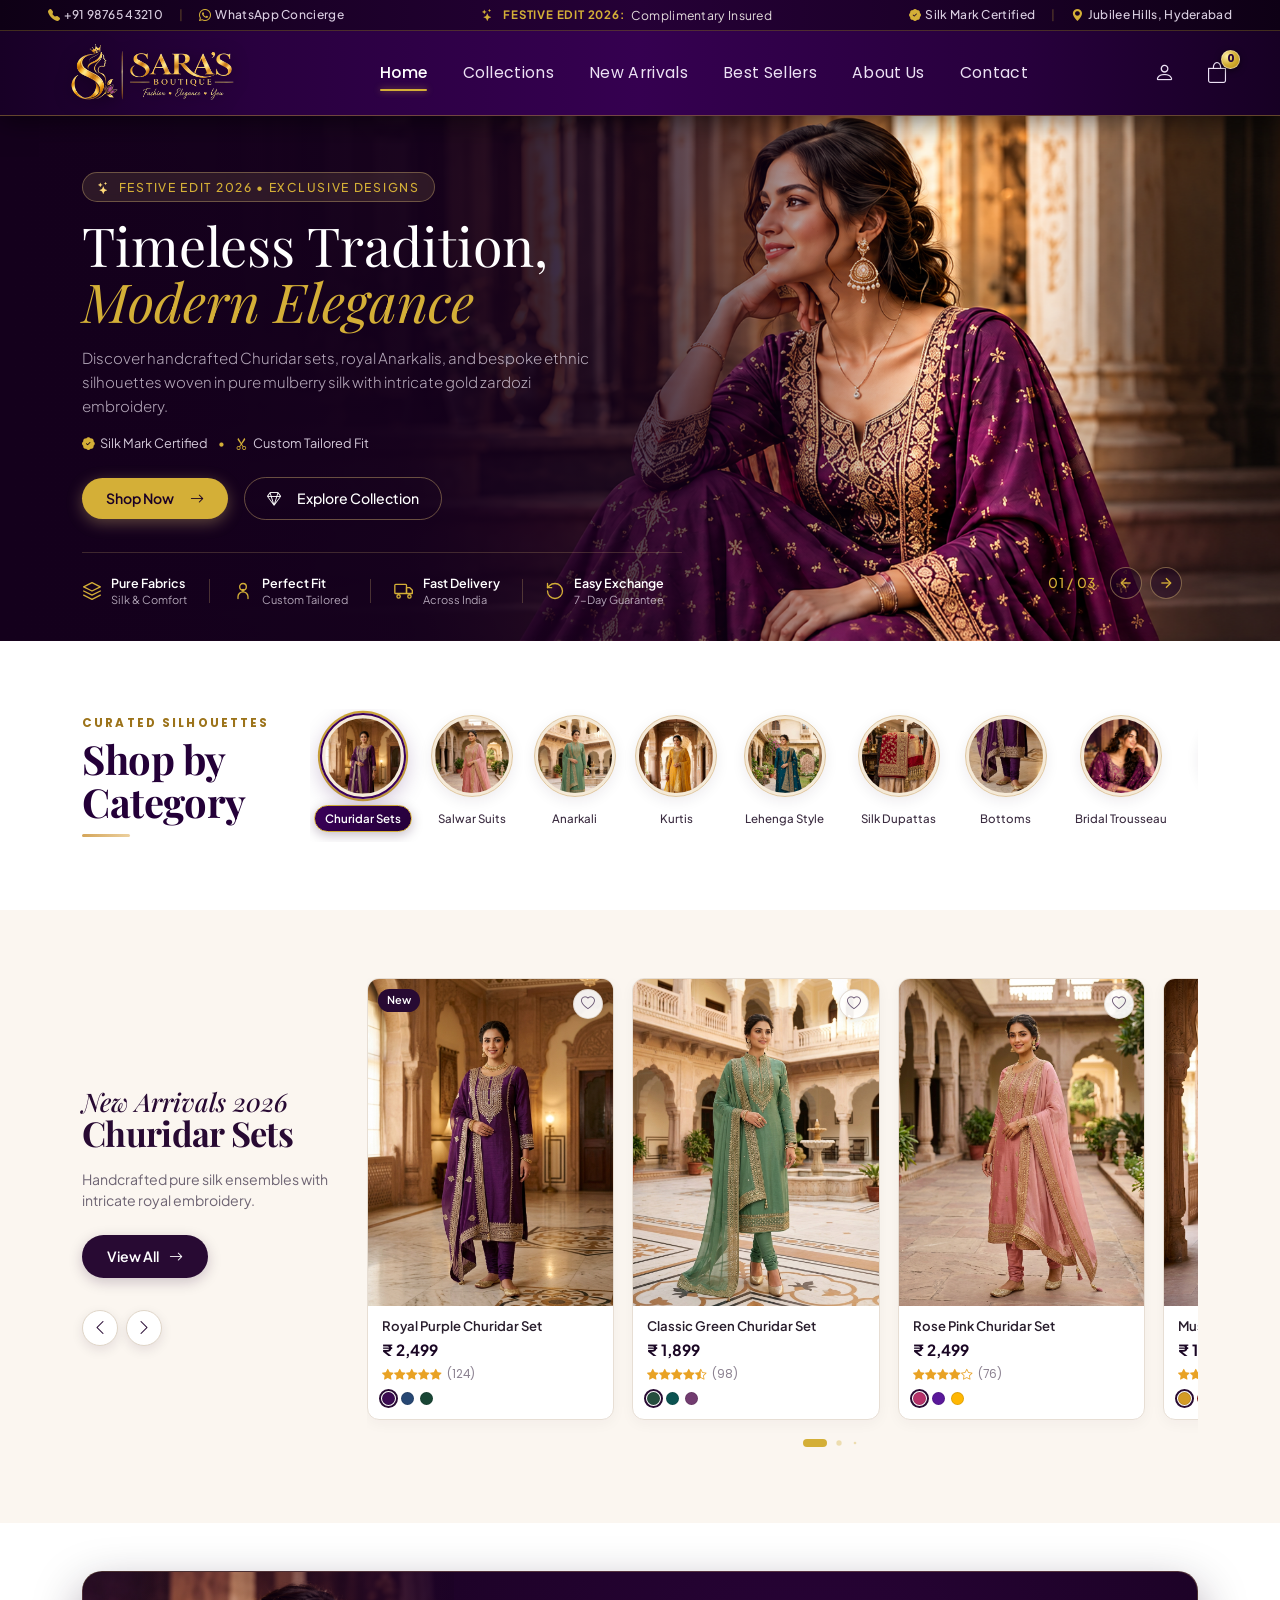
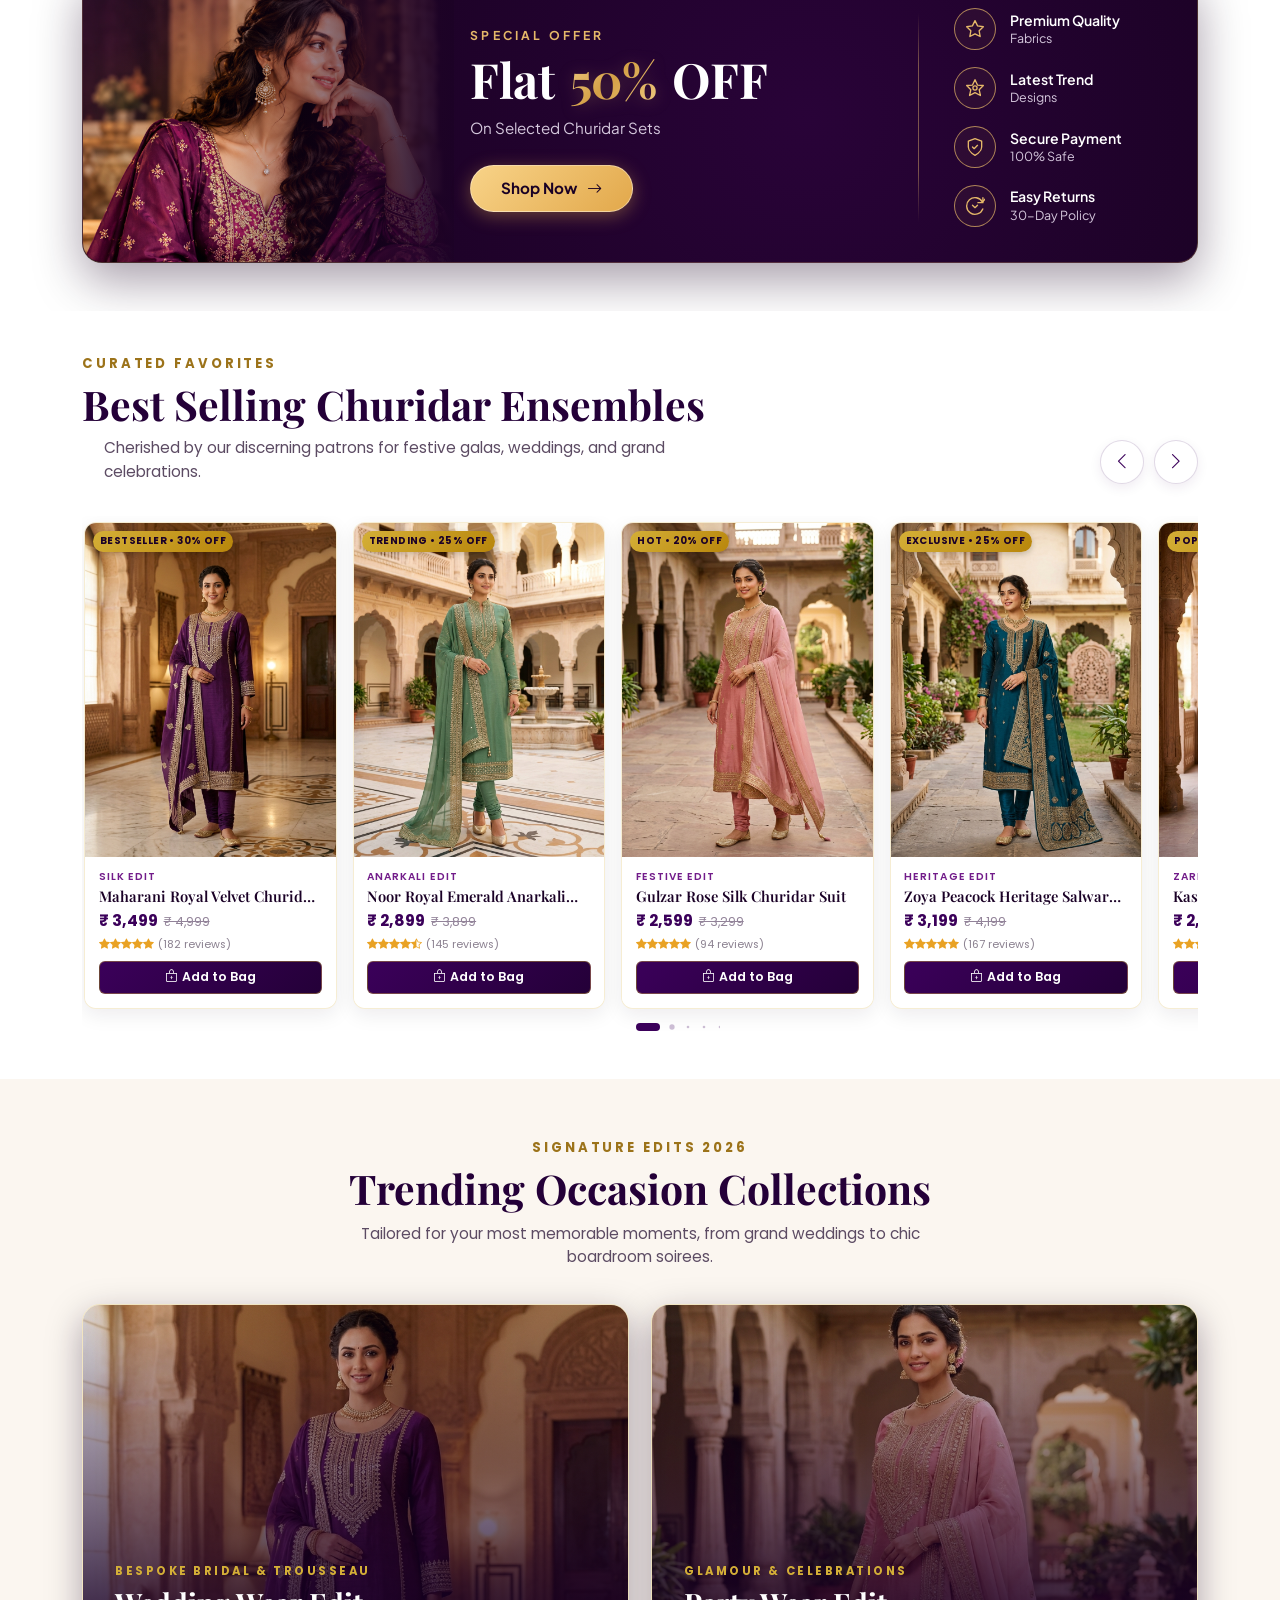
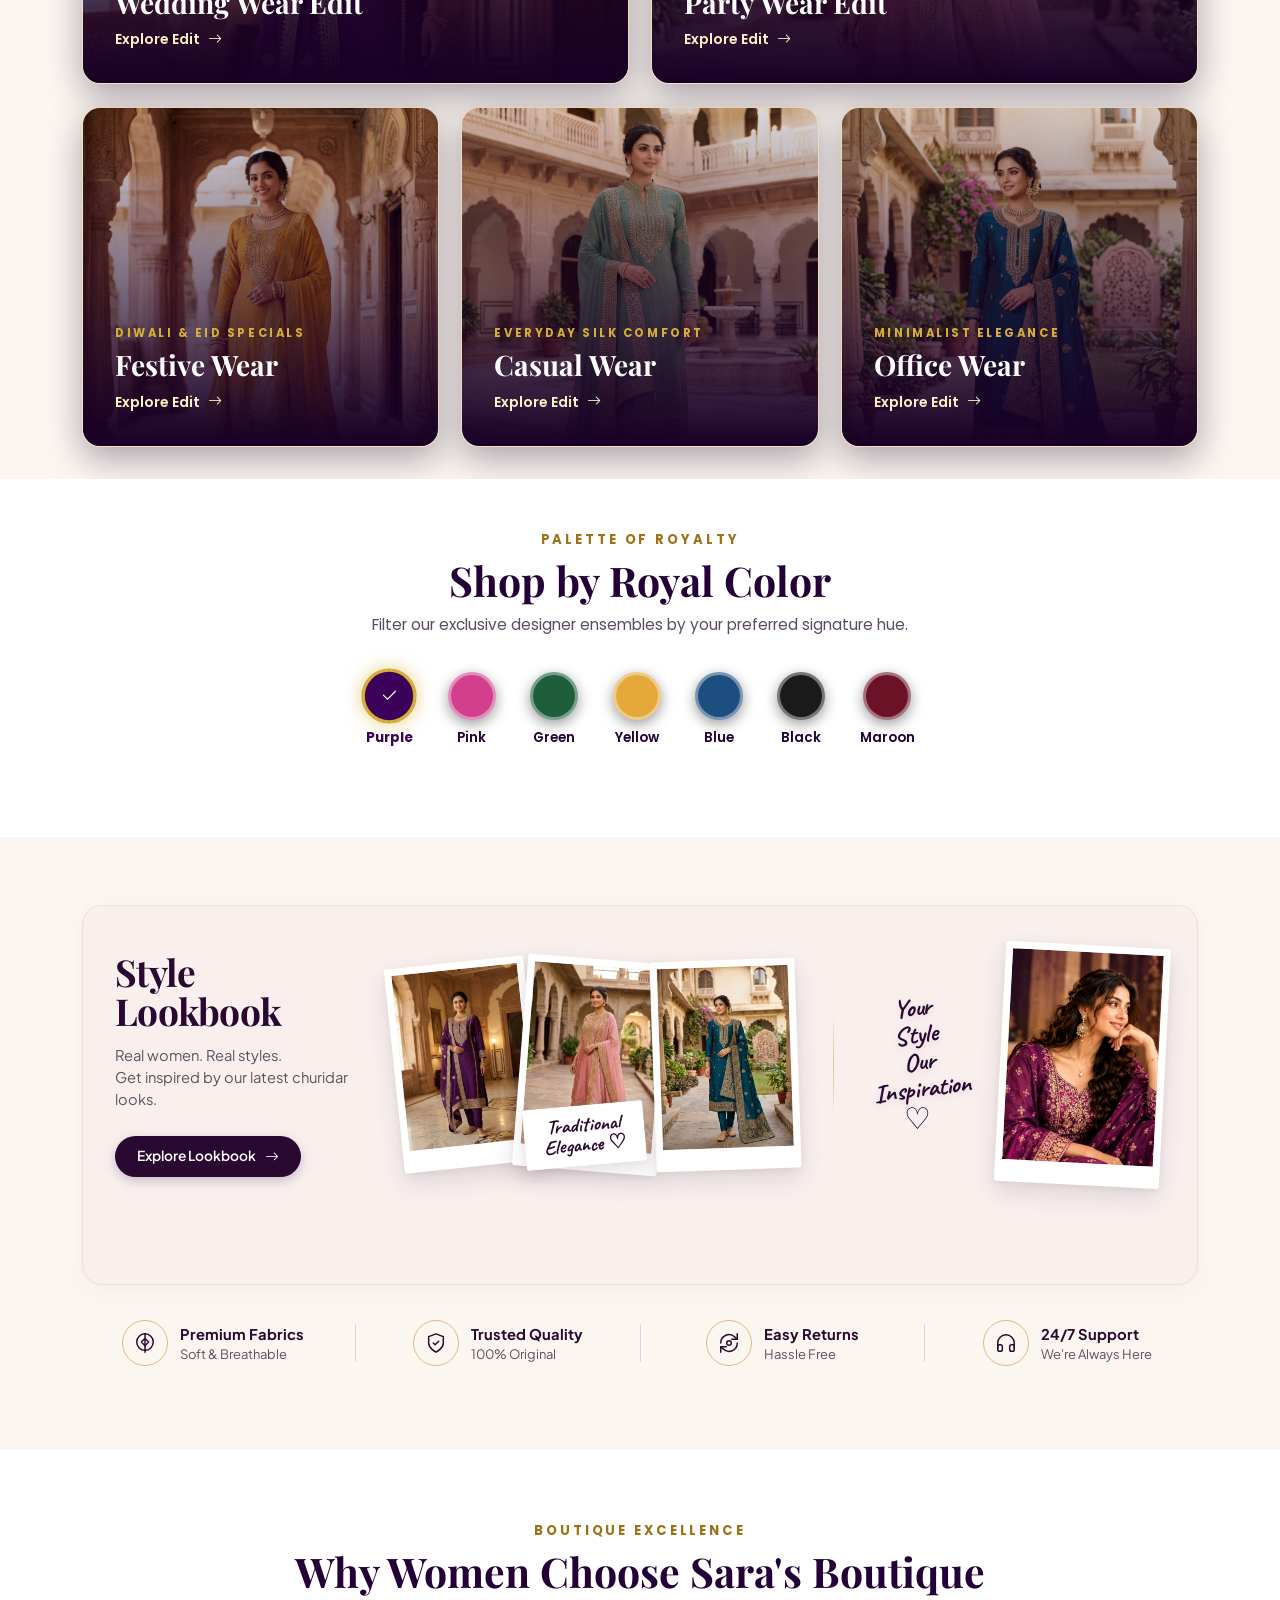
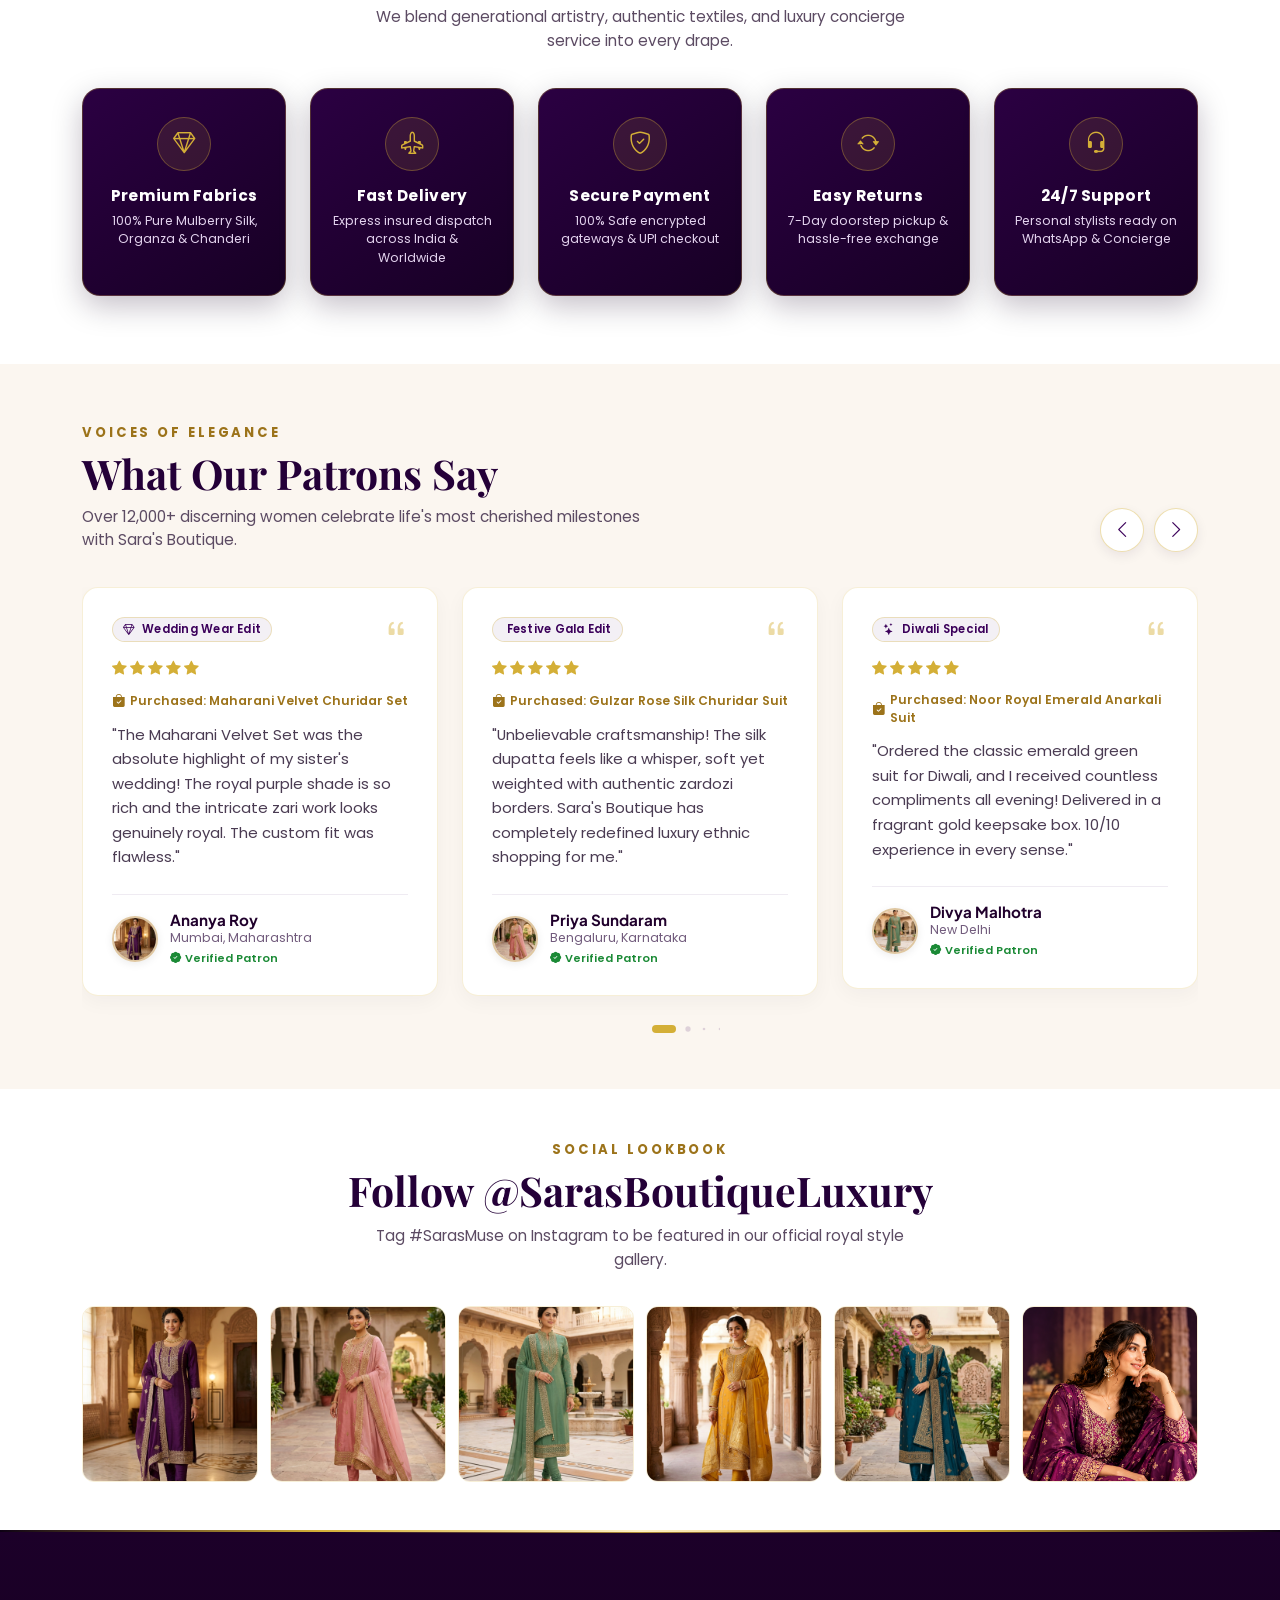
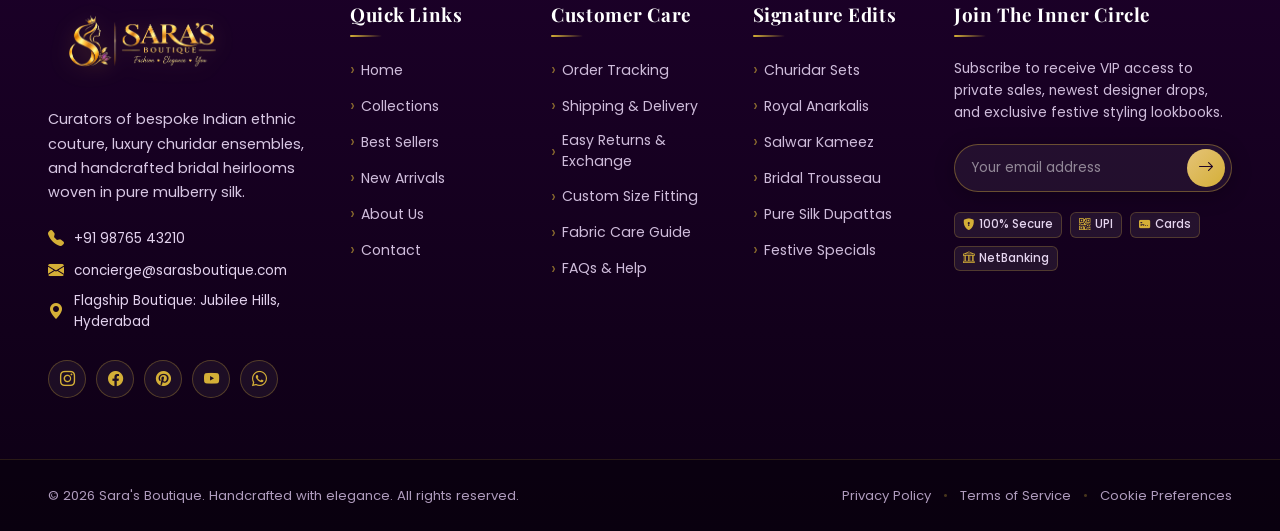
==== commit 4262770d: "changes new" ====
--- a/index.html
+++ b/index.html
@@ -69,29 +69,75 @@
     <link rel="stylesheet" href="https://cdn.jsdelivr.net/npm/swiper@11/swiper-bundle.min.css">
 
     <!-- Custom Luxury Stylesheet -->
-    <link rel="stylesheet" href="style.css">
+    <link rel="stylesheet" href="css/style.css">
 </head>
 
 <body>
+
+    <!-- ===================== LUXURY TOP SMALL HEADER ===================== -->
+    <aside class="luxury-top-bar" aria-label="Store Announcement and Concierge Bar">
+        <div class="container-fluid px-lg-5 px-3">
+            <div class="d-flex align-items-center justify-content-between">
+
+                <!-- Left: Boutique Helpline & WhatsApp Concierge -->
+                <div class="top-bar-left d-none d-md-flex align-items-center gap-3">
+                    <a href="tel:+919876543210" title="Direct Boutique Concierge Helpline">
+                        <i class="bi bi-telephone-fill text-gold me-1"></i>
+                        <span>+91 98765 43210</span>
+                    </a>
+                    <span class="top-bar-divider d-none d-xl-inline">|</span>
+                    <a href="https://wa.me/919876543210" target="_blank" class="d-none d-xl-inline-flex" title="Chat on WhatsApp" rel="noopener">
+                        <i class="bi bi-whatsapp text-gold me-1"></i>
+                        <span>WhatsApp Concierge</span>
+                    </a>
+                </div>
+
+                <!-- Center: Luxury Announcement Highlight -->
+                <div class="top-bar-center text-center flex-grow-1 mx-2">
+                    <div class="top-bar-announcement">
+                        <span class="gold-sparkle me-1"><i class="bi bi-stars"></i></span>
+                        <span class="announcement-highlight">Festive Edit 2026:</span>
+                        <span class="announcement-text d-none d-sm-inline">Complimentary Insured </span>
+                       
+                    </div>
+                </div>
+
+                <!-- Right: Silk Mark Certified, Flagship Store & Currency -->
+                <div class="top-bar-right d-none d-md-flex align-items-center gap-3 justify-content-end">
+                    <span class="top-bar-badge d-none d-lg-inline-flex" title="100% Certified Pure Silk">
+                        <i class="bi bi-patch-check-fill text-gold me-1"></i>
+                        <span>Silk Mark Certified</span>
+                    </span>
+                    <span class="top-bar-divider d-none d-lg-inline">|</span>
+                    <span class="top-bar-location d-none d-xl-inline-flex" title="Our Flagship Store">
+                        <i class="bi bi-geo-alt-fill text-gold me-1"></i>
+                        <span>Jubilee Hills, Hyderabad</span>
+                    </span>
+                  
+                    
+                </div>
+
+            </div>
+        </div>
+    </aside>
 
     <header class="luxury-header">
         <div class="container-fluid px-lg-5 px-3">
             <div class="d-flex align-items-center justify-content-between">
 
                 <!-- BRAND / LOGO -->
-                <a href="#home" class="brand-container" aria-label="Sara's Boutique Home">
+                <a href="index.html" class="brand-container" aria-label="Sara's Boutique Home">
                     <img src="img/logo1.png" alt="Sara's Boutique - Fashion · Elegance · You" class="brand-logo-img">
                 </a>
 
                 <nav class="d-none d-lg-block">
                     <ul class="nav-luxury-links">
-                        <li><a href="#home" class="nav-luxury-link active" onclick="setActive(this)">Home</a></li>
-                        <li><a href="#shop" class="nav-luxury-link" onclick="setActive(this)">Shop</a></li>
-                        <li><a href="#collections" class="nav-luxury-link" onclick="setActive(this)">Collections</a></li>
-                        <li><a href="#newarrivals" class="nav-luxury-link" onclick="setActive(this)">New Arrivals</a></li>
-                        <li><a href="#bestsellers" class="nav-luxury-link" onclick="setActive(this)">Best Sellers</a></li>
-                        <li><a href="#about" class="nav-luxury-link" onclick="setActive(this)">About Us</a></li>
-                        <li><a href="#contact" class="nav-luxury-link" onclick="setActive(this)">Contact</a></li>
+                        <li><a href="index.html" class="nav-luxury-link active">Home</a></li>
+                        <li><a href="collection.html" class="nav-luxury-link">Collections</a></li>
+                        <li><a href="#newarrivals" class="nav-luxury-link">New Arrivals</a></li>
+                        <li><a href="#bestsellers" class="nav-luxury-link">Best Sellers</a></li>
+                        <li><a href="about.html" class="nav-luxury-link">About Us</a></li>
+                        <li><a href="contact.html" class="nav-luxury-link">Contact</a></li>
                     </ul>
                 </nav>
 
@@ -133,13 +179,10 @@
         <div class="offcanvas-body d-flex flex-column justify-content-between pt-4">
             <ul class="nav flex-column gap-3">
                 <li class="nav-item">
-                    <a class="nav-luxury-link active fs-5" href="#home" data-bs-dismiss="offcanvas">Home</a>
+                    <a class="nav-luxury-link active fs-5" href="index.html" data-bs-dismiss="offcanvas">Home</a>
                 </li>
                 <li class="nav-item">
-                    <a class="nav-luxury-link fs-5" href="#shop" data-bs-dismiss="offcanvas">Shop</a>
-                </li>
-                <li class="nav-item">
-                    <a class="nav-luxury-link fs-5" href="#collections" data-bs-dismiss="offcanvas">Collections</a>
+                    <a class="nav-luxury-link fs-5" href="collection.html">Shop &amp; Collections</a>
                 </li>
                 <li class="nav-item">
                     <a class="nav-luxury-link fs-5" href="#newarrivals" data-bs-dismiss="offcanvas">New Arrivals</a>
@@ -148,10 +191,10 @@
                     <a class="nav-luxury-link fs-5" href="#bestsellers" data-bs-dismiss="offcanvas">Best Sellers</a>
                 </li>
                 <li class="nav-item">
-                    <a class="nav-luxury-link fs-5" href="#about" data-bs-dismiss="offcanvas">About Us</a>
+                    <a class="nav-luxury-link fs-5" href="about.html">About Us</a>
                 </li>
                 <li class="nav-item">
-                    <a class="nav-luxury-link fs-5" href="#contact" data-bs-dismiss="offcanvas">Contact</a>
+                    <a class="nav-luxury-link fs-5" href="contact.html">Contact</a>
                 </li>
             </ul>
 
@@ -188,7 +231,7 @@
     </div>
     <!-- ===================== HERO BANNER SECTION ===================== -->
     <section class="hero-banner-section" id="home">
-        <div class="container-fluid px-lg-5 px-md-4 px-3 h-100">
+        <div class="container h-100">
             <div class="hero-banner-wrapper">
 
                 <!-- Left Content Column -->
@@ -215,11 +258,11 @@
 
                     <!-- Action Buttons -->
                     <div class="d-flex align-items-center gap-3 flex-wrap hero-btn-group">
-                        <a href="#shop" class="hero-shop-btn">
+                        <a href="collection.html" class="hero-shop-btn">
                             Shop Now
                             <i class="bi bi-arrow-right ms-2"></i>
                         </a>
-                        <a href="#collections" class="hero-outline-btn">
+                        <a href="collection.html" class="hero-outline-btn">
                             <i class="bi bi-gem me-2"></i> Explore Collection
                         </a>
                     </div>
@@ -329,7 +372,7 @@
 
         <!-- ===================== 1. SHOP BY CATEGORY (White Background) ===================== -->
         <section class="category-section section-bg-white luxury-section-pad" id="categories" aria-label="Shop by Category">
-            <div class="container-fluid px-3 px-sm-4 px-lg-5">
+            <div class="container">
                 <div class="category-row-wrapper d-flex flex-column flex-xl-row align-items-xl-center justify-content-between">
 
                     <!-- Category Title Column -->
@@ -345,7 +388,7 @@
                     <div class="category-scroll-container d-flex align-items-center">
 
                         <!-- 1. Churidar Sets (Active) -->
-                        <a href="javascript:void(0)" class="category-item active" data-category="churidar">
+                        <a href="collection.html" class="category-item active" data-category="churidar">
                             <div class="category-avatar-wrapper">
                                 <img src="img/card_purple.jpg" alt="Churidar Sets" class="category-avatar-img">
                             </div>
@@ -353,7 +396,7 @@
                         </a>
 
                         <!-- 2. Salwar Suits -->
-                        <a href="javascript:void(0)" class="category-item" data-category="salwar">
+                        <a href="collection.html" class="category-item" data-category="salwar">
                             <div class="category-avatar-wrapper">
                                 <img src="img/card_pink.jpg" alt="Salwar Suits" class="category-avatar-img">
                             </div>
@@ -361,7 +404,7 @@
                         </a>
 
                         <!-- 3. Anarkali -->
-                        <a href="javascript:void(0)" class="category-item" data-category="anarkali">
+                        <a href="collection.html" class="category-item" data-category="anarkali">
                             <div class="category-avatar-wrapper">
                                 <img src="img/card_green.jpg" alt="Anarkali" class="category-avatar-img">
                             </div>
@@ -369,7 +412,7 @@
                         </a>
 
                         <!-- 4. Kurtis -->
-                        <a href="javascript:void(0)" class="category-item" data-category="kurtis">
+                        <a href="collection.html" class="category-item" data-category="kurtis">
                             <div class="category-avatar-wrapper">
                                 <img src="img/card_mustard.jpg" alt="Kurtis" class="category-avatar-img">
                             </div>
@@ -377,7 +420,7 @@
                         </a>
 
                         <!-- 5. Lehenga Style -->
-                        <a href="javascript:void(0)" class="category-item" data-category="lehenga">
+                        <a href="collection.html" class="category-item" data-category="lehenga">
                             <div class="category-avatar-wrapper">
                                 <img src="img/card_teal.jpg" alt="Lehenga Style" class="category-avatar-img">
                             </div>
@@ -385,7 +428,7 @@
                         </a>
 
                         <!-- 6. Dupatta -->
-                        <a href="javascript:void(0)" class="category-item" data-category="dupatta">
+                        <a href="collection.html" class="category-item" data-category="dupatta">
                             <div class="category-avatar-wrapper">
                                 <img src="img/cat_dupatta.jpg" alt="Dupatta" class="category-avatar-img no-zoom">
                             </div>
@@ -393,7 +436,7 @@
                         </a>
 
                         <!-- 7. Bottoms -->
-                        <a href="javascript:void(0)" class="category-item" data-category="bottoms">
+                        <a href="collection.html" class="category-item" data-category="bottoms">
                             <div class="category-avatar-wrapper">
                                 <img src="img/cat_bottoms.jpg" alt="Bottoms" class="category-avatar-img no-zoom">
                             </div>
@@ -401,7 +444,7 @@
                         </a>
 
                         <!-- 8. Bridal Trousseau -->
-                        <a href="javascript:void(0)" class="category-item" data-category="bridal">
+                        <a href="collection.html" class="category-item" data-category="bridal">
                             <div class="category-avatar-wrapper">
                                 <img src="img/offbanner.png" alt="Bridal Trousseau" class="category-avatar-img">
                             </div>
@@ -409,7 +452,7 @@
                         </a>
 
                         <!-- 9. Palazzo Sets -->
-                        <a href="javascript:void(0)" class="category-item" data-category="palazzo">
+                        <a href="collection.html" class="category-item" data-category="palazzo">
                             <div class="category-avatar-wrapper">
                                 <img src="img/card_pink.jpg" alt="Palazzo Sets" class="category-avatar-img">
                             </div>
@@ -417,7 +460,7 @@
                         </a>
 
                         <!-- 10. Festive Silks -->
-                        <a href="javascript:void(0)" class="category-item" data-category="festive">
+                        <a href="collection.html" class="category-item" data-category="festive">
                             <div class="category-avatar-wrapper">
                                 <img src="img/card_mustard.jpg" alt="Festive Silks" class="category-avatar-img">
                             </div>
@@ -431,7 +474,7 @@
 
         <!-- ===================== 2. NEW ARRIVALS SWIPER (Ivory Background #fbf6f0) ===================== -->
         <section class="trending-section section-bg-ivory luxury-section-pad" id="newarrivals" aria-label="New Arrivals - Trending Churidar Sets">
-            <div class="container-fluid px-3 px-sm-4 px-lg-5">
+            <div class="container">
                 <div class="row align-items-center">
 
                     <!-- Left Intro Column (Sticky / Heading / CTA) -->
@@ -442,7 +485,7 @@
                             <p class="trending-subtitle mb-4">
                                 Handcrafted pure silk ensembles with intricate royal embroidery.
                             </p>
-                            <a href="#shop" class="btn-view-all">
+                            <a href="collection.html" class="btn-view-all">
                                 <span>View All</span>
                                 <i class="bi bi-arrow-right"></i>
                             </a>
@@ -476,14 +519,14 @@
                                                 <span class="badge-new">New</span>
                                                 <button class="btn-wishlist" aria-label="Add to wishlist"><i
                                                         class="bi bi-heart"></i></button>
-                                                <img src="img/card_purple.jpg" alt="Royal Purple Churidar Set"
-                                                    loading="lazy">
+                                                <a href="productdetail.html" class="d-block w-100 h-100 overflow-hidden"><img src="img/card_purple.jpg" alt="Royal Purple Churidar Set"
+                                                    loading="lazy"></a>
                                                 <button class="card-quick-add" onclick="addToBag()"><i
                                                         class="bi bi-bag-plus"></i> Quick Add</button>
                                             </div>
                                             <div class="card-body-content">
-                                                <h4 class="card-item-title" title="Royal Purple Churidar Set">Royal
-                                                    Purple Churidar Set</h4>
+                                                <a href="productdetail.html" class="text-decoration-none text-reset"><h4 class="card-item-title" title="Royal Purple Churidar Set">Royal
+                                                    Purple Churidar Set</h4></a>
                                                 <div class="card-item-price">₹ 2,499</div>
                                                 <div class="card-rating-row">
                                                     <div class="stars-gold"><i class="bi bi-star-fill"></i><i
@@ -511,14 +554,14 @@
                                             <div class="card-img-box">
                                                 <button class="btn-wishlist" aria-label="Add to wishlist"><i
                                                         class="bi bi-heart"></i></button>
-                                                <img src="img/card_green.jpg" alt="Classic Green Churidar Set"
-                                                    loading="lazy">
+                                                <a href="productdetail.html" class="d-block w-100 h-100 overflow-hidden"><img src="img/card_green.jpg" alt="Classic Green Churidar Set"
+                                                    loading="lazy"></a>
                                                 <button class="card-quick-add" onclick="addToBag()"><i
                                                         class="bi bi-bag-plus"></i> Quick Add</button>
                                             </div>
                                             <div class="card-body-content">
-                                                <h4 class="card-item-title" title="Classic Green Churidar Set">Classic
-                                                    Green Churidar Set</h4>
+                                                <a href="productdetail.html" class="text-decoration-none text-reset"><h4 class="card-item-title" title="Classic Green Churidar Set">Classic
+                                                    Green Churidar Set</h4></a>
                                                 <div class="card-item-price">₹ 1,899</div>
                                                 <div class="card-rating-row">
                                                     <div class="stars-gold"><i class="bi bi-star-fill"></i><i
@@ -546,14 +589,14 @@
                                             <div class="card-img-box">
                                                 <button class="btn-wishlist" aria-label="Add to wishlist"><i
                                                         class="bi bi-heart"></i></button>
-                                                <img src="img/card_pink.jpg" alt="Rose Pink Churidar Set"
-                                                    loading="lazy">
+                                                <a href="productdetail.html" class="d-block w-100 h-100 overflow-hidden"><img src="img/card_pink.jpg" alt="Rose Pink Churidar Set"
+                                                    loading="lazy"></a>
                                                 <button class="card-quick-add" onclick="addToBag()"><i
                                                         class="bi bi-bag-plus"></i> Quick Add</button>
                                             </div>
                                             <div class="card-body-content">
-                                                <h4 class="card-item-title" title="Rose Pink Churidar Set">Rose Pink
-                                                    Churidar Set</h4>
+                                                <a href="productdetail.html" class="text-decoration-none text-reset"><h4 class="card-item-title" title="Rose Pink Churidar Set">Rose Pink
+                                                    Churidar Set</h4></a>
                                                 <div class="card-item-price">₹ 2,499</div>
                                                 <div class="card-rating-row">
                                                     <div class="stars-gold"><i class="bi bi-star-fill"></i><i
@@ -580,13 +623,13 @@
                                             <div class="card-img-box">
                                                 <button class="btn-wishlist" aria-label="Add to wishlist"><i
                                                         class="bi bi-heart"></i></button>
-                                                <img src="img/card_mustard.jpg" alt="Mustard Yellow Set" loading="lazy">
+                                                <a href="productdetail.html" class="d-block w-100 h-100 overflow-hidden"><img src="img/card_mustard.jpg" alt="Mustard Yellow Set" loading="lazy"></a>
                                                 <button class="card-quick-add" onclick="addToBag()"><i
                                                         class="bi bi-bag-plus"></i> Quick Add</button>
                                             </div>
                                             <div class="card-body-content">
-                                                <h4 class="card-item-title" title="Mustard Yellow Set">Mustard Yellow
-                                                    Set</h4>
+                                                <a href="productdetail.html" class="text-decoration-none text-reset"><h4 class="card-item-title" title="Mustard Yellow Set">Mustard Yellow
+                                                    Set</h4></a>
                                                 <div class="card-item-price">₹ 1,499</div>
                                                 <div class="card-rating-row">
                                                     <div class="stars-gold"><i class="bi bi-star-fill"></i><i
@@ -614,14 +657,14 @@
                                             <div class="card-img-box">
                                                 <button class="btn-wishlist" aria-label="Add to wishlist"><i
                                                         class="bi bi-heart"></i></button>
-                                                <img src="img/card_teal.jpg" alt="Teal Blue Churidar Set"
-                                                    loading="lazy">
+                                                <a href="productdetail.html" class="d-block w-100 h-100 overflow-hidden"><img src="img/card_teal.jpg" alt="Teal Blue Churidar Set"
+                                                    loading="lazy"></a>
                                                 <button class="card-quick-add" onclick="addToBag()"><i
                                                         class="bi bi-bag-plus"></i> Quick Add</button>
                                             </div>
                                             <div class="card-body-content">
-                                                <h4 class="card-item-title" title="Teal Blue Churidar Set">Teal Blue
-                                                    Churidar Set</h4>
+                                                <a href="productdetail.html" class="text-decoration-none text-reset"><h4 class="card-item-title" title="Teal Blue Churidar Set">Teal Blue
+                                                    Churidar Set</h4></a>
                                                 <div class="card-item-price">₹ 2,799</div>
                                                 <div class="card-rating-row">
                                                     <div class="stars-gold"><i class="bi bi-star-fill"></i><i
@@ -656,7 +699,7 @@
 
         <!-- ===================== 3. PROMOTIONAL OFFER BANNER (White Background Container) ===================== -->
         <section class="offer-banner-section section-bg-white luxury-section-pad py-4 py-lg-5" aria-label="Special Festival Offer">
-            <div class="container-fluid px-3 px-sm-4 px-lg-5">
+            <div class="container">
                 <div class="promo-banner-card">
                     <div class="row g-0 align-items-center">
 
@@ -682,7 +725,7 @@
                                 </p>
 
                                 <div>
-                                    <a href="#shop" class="btn-shop-pill">
+                                    <a href="collection.html" class="btn-shop-pill">
                                         <span>Shop Now</span>
                                         <i class="bi bi-arrow-right"></i>
                                     </a>
@@ -765,7 +808,7 @@
 
         <!-- ===================== 4. BEST SELLERS SWIPER (White Background) ===================== -->
         <section class="bestsellers-section section-bg-white luxury-section-pad" id="bestsellers" aria-label="Best Selling Churidar Ensembles">
-            <div class="container-fluid px-3 px-sm-4 px-lg-5">
+            <div class="container">
                 <div class="bestsellers-header-wrap">
                     <div class="section-header-luxury mb-0 text-start" style="text-align: left !important;">
                         <span class="section-eyebrow-gold">Curated Favorites</span>
@@ -1037,7 +1080,7 @@
 
         <!-- ===================== 5. TRENDING OCCASION COLLECTIONS (Ivory Background #fbf6f0) ===================== -->
         <section class="collections-section section-bg-ivory luxury-section-pad" id="collections" aria-label="Trending Occasion Collections">
-            <div class="container-fluid px-3 px-sm-4 px-lg-5">
+            <div class="container">
                 <div class="section-header-luxury">
                     <span class="section-eyebrow-gold">Signature Edits 2026</span>
                     <h2 class="section-title-luxury">Trending Occasion Collections</h2>
@@ -1048,7 +1091,7 @@
 
                 <div class="collections-grid-luxury">
                     <!-- 1. Wedding Wear (Large) -->
-                    <a href="#shop" class="collection-card-item col-item-large">
+                    <a href="collection.html" class="collection-card-item col-item-large">
                         <img src="img/card_purple.jpg" alt="Wedding Wear Collection" class="collection-bg-img" loading="lazy">
                         <div class="collection-overlay-grad"></div>
                         <div class="collection-card-content">
@@ -1059,7 +1102,7 @@
                     </a>
 
                     <!-- 2. Party Wear (Large) -->
-                    <a href="#shop" class="collection-card-item col-item-large">
+                    <a href="collection.html" class="collection-card-item col-item-large">
                         <img src="img/card_pink.jpg" alt="Party Wear Collection" class="collection-bg-img" loading="lazy">
                         <div class="collection-overlay-grad"></div>
                         <div class="collection-card-content">
@@ -1070,7 +1113,7 @@
                     </a>
 
                     <!-- 3. Festive Wear (Small) -->
-                    <a href="#shop" class="collection-card-item col-item-small">
+                    <a href="collection.html" class="collection-card-item col-item-small">
                         <img src="img/card_mustard.jpg" alt="Festive Wear Collection" class="collection-bg-img" loading="lazy">
                         <div class="collection-overlay-grad"></div>
                         <div class="collection-card-content">
@@ -1081,7 +1124,7 @@
                     </a>
 
                     <!-- 4. Casual Wear (Small) -->
-                    <a href="#shop" class="collection-card-item col-item-small">
+                    <a href="collection.html" class="collection-card-item col-item-small">
                         <img src="img/card_green.jpg" alt="Casual Wear Collection" class="collection-bg-img" loading="lazy">
                         <div class="collection-overlay-grad"></div>
                         <div class="collection-card-content">
@@ -1092,7 +1135,7 @@
                     </a>
 
                     <!-- 5. Office Wear (Small) -->
-                    <a href="#shop" class="collection-card-item col-item-small">
+                    <a href="collection.html" class="collection-card-item col-item-small">
                         <img src="img/card_teal.jpg" alt="Office Wear Collection" class="collection-bg-img" loading="lazy">
                         <div class="collection-overlay-grad"></div>
                         <div class="collection-card-content">
@@ -1107,7 +1150,7 @@
 
         <!-- ===================== 6. SHOP BY ROYAL COLOR (White Background) ===================== -->
         <section class="shop-by-color-section section-bg-white luxury-section-pad" id="shopbycolor" aria-label="Shop by Color">
-            <div class="container-fluid px-3 px-sm-4 px-lg-5">
+            <div class="container">
                 <div class="section-header-luxury">
                     <span class="section-eyebrow-gold">Palette of Royalty</span>
                     <h2 class="section-title-luxury">Shop by Royal Color</h2>
@@ -1151,7 +1194,7 @@
 
         <!-- ===================== 7. STYLE LOOKBOOK & FEATURES SHOWCASE (Ivory Background #fbf6f0) ===================== -->
         <section class="lookbook-section-wrapper section-bg-ivory luxury-section-pad" id="lookbook" aria-label="Style Lookbook &amp; Features Showcase">
-            <div class="container-fluid px-3 px-sm-4 px-lg-5">
+            <div class="container">
 
                 <!-- Top Style Lookbook Pill Card -->
                 <div class="lookbook-banner-card" aria-label="Style Lookbook">
@@ -1166,7 +1209,7 @@
                                 Real women. Real styles.<br class="d-none d-sm-inline">
                                 Get inspired by our latest churidar looks.
                             </p>
-                            <a href="#explore" class="btn-lookbook-pill">
+                            <a href="collection.html" class="btn-lookbook-pill">
                                 <span>Explore Lookbook</span>
                                 <i class="bi bi-arrow-right"></i>
                             </a>
@@ -1324,7 +1367,7 @@
 
         <!-- ===================== 8. WHY CHOOSE SARA'S BOUTIQUE (White Background) ===================== -->
         <section class="why-choose-section section-bg-white luxury-section-pad" id="whychoose" aria-label="Why Choose Sara's Boutique">
-            <div class="container-fluid px-3 px-sm-4 px-lg-5">
+            <div class="container">
                 <div class="section-header-luxury">
                     <span class="section-eyebrow-gold">Boutique Excellence</span>
                     <h2 class="section-title-luxury">Why Women Choose Sara's Boutique</h2>
@@ -1333,8 +1376,8 @@
                     </p>
                 </div>
 
-                <div class="row g-3 g-lg-4 text-center">
-                    <div class="col-6 col-lg">
+                <div class="row g-3 g-lg-4 text-center justify-content-center">
+                    <div class="col-6 col-md-4 col-lg">
                         <div class="why-choose-card-luxury">
                             <div class="feature-circle-icon mx-auto">
                                 <i class="bi bi-gem"></i>
@@ -1343,7 +1386,7 @@
                             <p>100% Pure Mulberry Silk, Organza &amp; Chanderi</p>
                         </div>
                     </div>
-                    <div class="col-6 col-lg">
+                    <div class="col-6 col-md-4 col-lg">
                         <div class="why-choose-card-luxury">
                             <div class="feature-circle-icon mx-auto">
                                 <i class="bi bi-airplane-engines"></i>
@@ -1352,7 +1395,7 @@
                             <p>Express insured dispatch across India &amp; Worldwide</p>
                         </div>
                     </div>
-                    <div class="col-6 col-lg">
+                    <div class="col-6 col-md-4 col-lg">
                         <div class="why-choose-card-luxury">
                             <div class="feature-circle-icon mx-auto">
                                 <i class="bi bi-shield-check"></i>
@@ -1361,7 +1404,7 @@
                             <p>100% Safe encrypted gateways &amp; UPI checkout</p>
                         </div>
                     </div>
-                    <div class="col-6 col-lg">
+                    <div class="col-6 col-md-4 col-lg">
                         <div class="why-choose-card-luxury">
                             <div class="feature-circle-icon mx-auto">
                                 <i class="bi bi-arrow-repeat"></i>
@@ -1370,7 +1413,7 @@
                             <p>7-Day doorstep pickup &amp; hassle-free exchange</p>
                         </div>
                     </div>
-                    <div class="col-12 col-lg">
+                    <div class="col-12 col-md-4 col-lg">
                         <div class="why-choose-card-luxury">
                             <div class="feature-circle-icon mx-auto">
                                 <i class="bi bi-headset"></i>
@@ -1385,7 +1428,7 @@
 
         <!-- ===================== 9. CUSTOMER REVIEWS (Ivory Background #fbf6f0) ===================== -->
         <section class="reviews-section-luxury section-bg-ivory luxury-section-pad" id="reviews" aria-label="Customer Reviews">
-            <div class="container-fluid px-3 px-sm-4 px-lg-5">
+            <div class="container">
                 <div class="reviews-header-wrap">
                     <div class="section-header-luxury mb-0 text-start" style="text-align: left !important;">
                         <span class="section-eyebrow-gold">Voices of Elegance</span>
@@ -1579,7 +1622,7 @@
 
         <!-- ===================== 10. INSTAGRAM GALLERY (White Background) ===================== -->
         <section class="instagram-section-luxury section-bg-white luxury-section-pad" id="instagram" aria-label="Instagram Gallery">
-            <div class="container-fluid px-3 px-sm-4 px-lg-5">
+            <div class="container">
                 <div class="section-header-luxury">
                     <span class="section-eyebrow-gold">Social Lookbook</span>
                     <h2 class="section-title-luxury">Follow @SarasBoutiqueLuxury</h2>
@@ -1663,12 +1706,12 @@
                 <div class="col-lg-2 col-md-3 col-6">
                     <h3 class="footer-col-title">Quick Links</h3>
                     <ul class="footer-links-list">
-                        <li><a href="#home">Home</a></li>
-                        <li><a href="#shop">Shop All</a></li>
+                        <li><a href="index.html">Home</a></li>
+                        <li><a href="collection.html">Collections</a></li>
                         <li><a href="#bestsellers">Best Sellers</a></li>
-                        <li><a href="#collections">Occasions</a></li>
-                        <li><a href="#shopbycolor">Shop by Color</a></li>
-                        <li><a href="#lookbook">Style Lookbook</a></li>
+                        <li><a href="#newarrivals">New Arrivals</a></li>
+                        <li><a href="about.html">About Us</a></li>
+                        <li><a href="contact.html">Contact</a></li>
                     </ul>
                 </div>
 
@@ -1689,12 +1732,12 @@
                 <div class="col-lg-2 col-md-3 col-6">
                     <h3 class="footer-col-title">Signature Edits</h3>
                     <ul class="footer-links-list">
-                        <li><a href="#">Churidar Sets</a></li>
-                        <li><a href="#">Royal Anarkalis</a></li>
-                        <li><a href="#">Salwar Kameez</a></li>
-                        <li><a href="#">Bridal Trousseau</a></li>
-                        <li><a href="#">Pure Silk Dupattas</a></li>
-                        <li><a href="#">Festive Specials</a></li>
+                        <li><a href="collection.html">Churidar Sets</a></li>
+                        <li><a href="collection.html">Royal Anarkalis</a></li>
+                        <li><a href="collection.html">Salwar Kameez</a></li>
+                        <li><a href="collection.html">Bridal Trousseau</a></li>
+                        <li><a href="collection.html">Pure Silk Dupattas</a></li>
+                        <li><a href="collection.html">Festive Specials</a></li>
                     </ul>
                 </div>
 
@@ -1938,7 +1981,7 @@
             // 4. Swiper.js New Arrivals Slider
             const productsSwiper = new Swiper('#productsSwiper', {
                 slidesPerView: 1.15,
-                spaceBetween: 18,
+                spaceBetween: 14,
                 grabCursor: true,
                 loop: true,
                 pagination: {
@@ -1951,11 +1994,13 @@
                     nextEl: '#swiperNext',
                 },
                 breakpoints: {
-                    480: { slidesPerView: 1.6, spaceBetween: 14 },
-                    640: { slidesPerView: 2.2, spaceBetween: 16 },
-                    900: { slidesPerView: 3, spaceBetween: 16 },
-                    1150: { slidesPerView: 4, spaceBetween: 18 },
-                    1400: { slidesPerView: 4, spaceBetween: 20 },
+                    320: { slidesPerView: 1.15, spaceBetween: 12 },
+                    480: { slidesPerView: 1.5, spaceBetween: 14 },
+                    576: { slidesPerView: 2, spaceBetween: 16 },
+                    768: { slidesPerView: 2.2, spaceBetween: 16 },
+                    992: { slidesPerView: 2.7, spaceBetween: 18 },
+                    1200: { slidesPerView: 3.2, spaceBetween: 18 },
+                    1400: { slidesPerView: 3.5, spaceBetween: 20 },
                 },
                 autoplay: {
                     delay: 3500,
@@ -1964,9 +2009,9 @@
                 },
             });
 
-            // 5. Swiper.js Best Sellers Carousel (5.5 to 6 Cards with Auto Slide)
+            // 5. Swiper.js Best Sellers Carousel (Tuned for luxury container on md, lg, xl, xxl)
             const bestsellersSwiper = new Swiper('#bestsellersSwiper', {
-                slidesPerView: 1.35,
+                slidesPerView: 1.25,
                 spaceBetween: 12,
                 grabCursor: true,
                 loop: true,
@@ -1981,12 +2026,13 @@
                     nextEl: '#bestsellerNext',
                 },
                 breakpoints: {
-                    480: { slidesPerView: 2.2, spaceBetween: 12 },
-                    680: { slidesPerView: 3.2, spaceBetween: 14 },
-                    992: { slidesPerView: 4.2, spaceBetween: 14 },
-                    1200: { slidesPerView: 5.2, spaceBetween: 16 },
-                    1440: { slidesPerView: 5.8, spaceBetween: 16 },
-                    1680: { slidesPerView: 6, spaceBetween: 18 },
+                    320: { slidesPerView: 1.25, spaceBetween: 10 },
+                    480: { slidesPerView: 1.8, spaceBetween: 12 },
+                    576: { slidesPerView: 2.2, spaceBetween: 14 },
+                    768: { slidesPerView: 2.8, spaceBetween: 14 },
+                    992: { slidesPerView: 3.5, spaceBetween: 16 },
+                    1200: { slidesPerView: 4.2, spaceBetween: 16 },
+                    1400: { slidesPerView: 4.8, spaceBetween: 18 },
                 },
                 autoplay: {
                     delay: 2400,
@@ -1997,8 +2043,8 @@
 
             // 6. Swiper.js Customer Reviews Carousel
             const reviewsSwiper = new Swiper('#reviewsSwiper', {
-                slidesPerView: 1.15,
-                spaceBetween: 16,
+                slidesPerView: 1.08,
+                spaceBetween: 14,
                 grabCursor: true,
                 loop: true,
                 speed: 700,
@@ -2012,10 +2058,12 @@
                     nextEl: '#reviewsNext',
                 },
                 breakpoints: {
-                    600: { slidesPerView: 1.8, spaceBetween: 16 },
-                    768: { slidesPerView: 2.2, spaceBetween: 20 },
-                    1024: { slidesPerView: 3, spaceBetween: 24 },
-                    1400: { slidesPerView: 3, spaceBetween: 28 },
+                    320: { slidesPerView: 1.08, spaceBetween: 12 },
+                    576: { slidesPerView: 1.5, spaceBetween: 16 },
+                    768: { slidesPerView: 2, spaceBetween: 18 },
+                    992: { slidesPerView: 2.5, spaceBetween: 20 },
+                    1200: { slidesPerView: 3, spaceBetween: 24 },
+                    1400: { slidesPerView: 3, spaceBetween: 24 },
                 },
                 autoplay: {
                     delay: 3500,
--- a/css/style.css
+++ b/css/style.css
@@ -0,0 +1,4071 @@
+/* ==========================================================================
+   SARA'S BOUTIQUE — LUXURY INDIAN ETHNIC COUTURE
+   Optimized Production Stylesheet (2026 Edition)
+   ========================================================================== */
+
+/* ── Root Design Tokens ── */
+:root {
+    --primary-purple: #3B005A;
+    --dark-purple: #240038;
+    --plum-dark: #190123;
+
+    --gold: #D4AF37;
+    --gold-light: #FFF1C5;
+    --gold-dark: #B8860B;
+    --gold-hover: #f3d79b;
+    --gold-accent: #9c731a;
+
+    --bg-ivory: #fbf6f0;
+    --bg-white: #ffffff;
+    --cream: #F5E6C8;
+    --nav-text: #EDE2F5;
+    --text-muted: rgba(245, 235, 250, 0.7);
+
+    --heading-font: "Playfair Display", Georgia, serif;
+    --body-font: "Poppins", sans-serif;
+    --sans-font: "Plus Jakarta Sans", system-ui, -apple-system, sans-serif;
+    --script-font: "Caveat", cursive;
+}
+
+/* ── Global Resets & Body ── */
+* {
+    box-sizing: border-box;
+    margin: 0;
+    padding: 0;
+}
+
+html {
+    scroll-behavior: smooth;
+    overflow-x: hidden;
+    width: 100%;
+    max-width: 100%;
+}
+
+body {
+    font-family: var(--body-font);
+    background-color: var(--dark-purple);
+    color: var(--cream);
+    overflow-x: hidden;
+    width: 100%;
+    max-width: 100%;
+    min-height: 100vh;
+    position: relative;
+}
+
+img, svg, video, canvas, audio, iframe, embed, object {
+    max-width: 100%;
+    height: auto;
+}
+
+/* ==========================================================================
+   0. LUXURY TOP SMALL HEADER / PRE-HEADER UTILITY BAR
+   ========================================================================== */
+.luxury-top-bar {
+    background: linear-gradient(90deg, #0e0015 0%, #1b0028 25%, #250036 50%, #1b0028 75%, #0e0015 100%);
+    border-bottom: 1px solid rgba(212, 175, 55, 0.26);
+    color: rgba(245, 235, 252, 0.9);
+    font-family: var(--sans-font);
+    font-size: 0.75rem;
+    font-weight: 500;
+    letter-spacing: 0.025em;
+    padding: 0.35rem 0;
+    position: relative;
+    z-index: 1035;
+    transition: all 0.3s ease;
+}
+
+.luxury-top-bar a {
+    color: rgba(245, 235, 252, 0.88);
+    text-decoration: none;
+    transition: color 0.2s ease, transform 0.2s ease;
+    display: inline-flex;
+    align-items: center;
+}
+
+.luxury-top-bar a:hover {
+    color: var(--gold-light, #FFF1C5) !important;
+}
+
+.luxury-top-bar a:hover i {
+    color: var(--gold-hover, #f3d79b) !important;
+}
+
+.top-bar-divider {
+    color: rgba(212, 175, 55, 0.35);
+    font-size: 0.72rem;
+    user-select: none;
+}
+
+.top-bar-announcement {
+    display: inline-flex;
+    align-items: center;
+    justify-content: center;
+    gap: 6px;
+    font-size: 0.76rem;
+    color: rgba(255, 250, 245, 0.92);
+    letter-spacing: 0.025em;
+}
+
+.announcement-highlight {
+    color: var(--gold);
+    font-weight: 700;
+    text-transform: uppercase;
+    font-size: 0.72rem;
+    letter-spacing: 0.07em;
+}
+
+.announcement-text {
+    color: rgba(255, 250, 245, 0.88);
+    font-weight: 400;
+}
+
+.gold-sparkle {
+    display: inline-flex;
+    color: var(--gold);
+    animation: topGoldShimmer 2.2s infinite ease-in-out;
+}
+
+@keyframes topGoldShimmer {
+    0%, 100% {
+        opacity: 0.85;
+        transform: scale(1);
+        filter: drop-shadow(0 0 2px rgba(212, 175, 55, 0.4));
+    }
+    50% {
+        opacity: 1;
+        transform: scale(1.18);
+        filter: drop-shadow(0 0 6px rgba(212, 175, 55, 0.9));
+    }
+}
+
+.top-bar-badge,
+.top-bar-location,
+.top-bar-currency {
+    display: inline-flex;
+    align-items: center;
+    white-space: nowrap;
+    color: rgba(245, 235, 252, 0.88);
+}
+
+.top-bar-currency {
+    background: rgba(212, 175, 55, 0.12);
+    border: 1px solid rgba(212, 175, 55, 0.35);
+    padding: 1px 8px;
+    border-radius: 12px;
+    font-weight: 600;
+    color: var(--gold-light);
+    font-size: 0.7rem;
+    letter-spacing: 0.04em;
+    display: inline-flex;
+    align-items: center;
+    gap: 2px;
+}
+
+@media (max-width: 767.98px) {
+    .luxury-top-bar {
+        font-size: 0.71rem;
+        padding: 0.28rem 0;
+    }
+    .top-bar-announcement {
+        font-size: 0.71rem;
+        gap: 4px;
+    }
+    .announcement-highlight {
+        font-size: 0.68rem;
+    }
+}
+
+/* ==========================================================================
+   1. LUXURY HEADER & STICKY NAVIGATION
+   ========================================================================== */
+.luxury-header {
+    background: linear-gradient(90deg, #180026 0%, #29003f 20%, #350050 50%, #27003c 80%, #170024 100%);
+    border-bottom: 1.5px solid rgba(212, 175, 55, 0.4);
+    box-shadow: 0 4px 25px rgba(0, 0, 0, 0.55);
+    position: sticky;
+    top: 0;
+    z-index: 1030;
+    padding: 0.55rem 0;
+    transition: all 0.3s ease;
+    padding: 0;
+}
+
+.brand-container {
+    display: flex;
+    align-items: center;
+    text-decoration: none;
+    user-select: none;
+}
+
+.brand-logo-img {
+    height: 84px;
+    max-height: 90px;
+    width: auto;
+    object-fit: contain;
+    display: block;
+    filter: drop-shadow(0 3px 8px rgba(0, 0, 0, 0.5));
+}
+
+@media (max-width: 992px) {
+    .brand-logo-img { height: 64px; }
+}
+
+@media (max-width: 576px) {
+    .brand-logo-img { height: 52px; }
+}
+
+.nav-luxury-links {
+    display: flex;
+    align-items: center;
+    list-style: none;
+    margin: 0;
+    padding: 0;
+    gap: 2.2rem;
+}
+
+@media (max-width: 1240px) and (min-width: 992px) {
+    .nav-luxury-links {
+        gap: 1.25rem;
+    }
+    .nav-luxury-link {
+        font-size: 0.88rem !important;
+        letter-spacing: 0.01em !important;
+    }
+    .brand-logo-img {
+        height: 70px;
+    }
+}
+
+.nav-luxury-link {
+    font-family: var(--body-font);
+    font-size: 0.98rem;
+    font-weight: 400;
+    color: var(--nav-text);
+    text-decoration: none;
+    position: relative;
+    padding: 6px 0;
+    transition: color 0.2s ease;
+    letter-spacing: 0.02em;
+}
+
+.nav-luxury-link:hover {
+    color: var(--gold);
+}
+
+.nav-luxury-link.active {
+    color: #ffffff;
+    font-weight: 500;
+}
+
+.nav-luxury-link.active::after {
+    content: '';
+    position: absolute;
+    bottom: -2px;
+    left: 0;
+    width: 100%;
+    height: 2px;
+    background: var(--gold);
+    border-radius: 2px;
+    box-shadow: 0 0 6px rgba(212, 175, 55, 0.6);
+}
+
+.nav-luxury-link:not(.active)::after {
+    content: '';
+    position: absolute;
+    bottom: -2px;
+    left: 0;
+    width: 0%;
+    height: 2px;
+    background: var(--gold);
+    border-radius: 2px;
+    transition: width 0.25s ease;
+}
+
+.nav-luxury-link:not(.active):hover::after {
+    width: 100%;
+}
+
+.nav-actions {
+    display: flex;
+    align-items: center;
+    gap: 1.5rem;
+}
+
+.action-icon-btn {
+    background: transparent;
+    border: none;
+    color: var(--nav-text);
+    font-size: 1.3rem;
+    position: relative;
+    cursor: pointer;
+    display: inline-flex;
+    align-items: center;
+    justify-content: center;
+    transition: color 0.25s ease, transform 0.2s ease;
+    padding: 4px;
+    text-decoration: none;
+}
+
+.action-icon-btn:hover {
+    color: var(--gold);
+    transform: translateY(-1px);
+}
+
+.badge-cart-gold {
+    position: absolute;
+    top: -4px;
+    right: -8px;
+    background: radial-gradient(circle at 30% 30%, #FFEFA6, var(--gold), var(--gold-dark));
+    color: var(--dark-purple);
+    font-weight: 700;
+    font-size: 0.68rem;
+    width: 19px;
+    height: 19px;
+    border-radius: 50%;
+    display: flex;
+    align-items: center;
+    justify-content: center;
+    box-shadow: 0 2px 6px rgba(0, 0, 0, 0.5);
+    border: 1px solid rgba(255, 255, 255, 0.4);
+}
+
+.luxury-toggler {
+    border: 1px solid rgba(212, 175, 55, 0.4);
+    background: rgba(59, 0, 90, 0.4);
+    border-radius: 8px;
+    color: var(--gold);
+    padding: 6px 10px;
+    font-size: 1.25rem;
+}
+
+.luxury-toggler:focus {
+    box-shadow: 0 0 0 2px rgba(212, 175, 55, 0.35);
+}
+
+.offcanvas-luxury {
+    background: linear-gradient(180deg, var(--dark-purple) 0%, var(--primary-purple) 100%);
+    border-left: 1px solid rgba(212, 175, 55, 0.3);
+    color: var(--cream);
+}
+
+.search-modal-content {
+    background: var(--dark-purple);
+    border: 1px solid var(--gold);
+    box-shadow: 0 10px 30px rgba(0, 0, 0, 0.7);
+    border-radius: 12px;
+}
+
+.search-input {
+    background: rgba(255, 255, 255, 0.05);
+    border: 1px solid rgba(212, 175, 55, 0.3);
+    color: #fff;
+    font-family: var(--body-font);
+    border-radius: 30px;
+    padding: 12px 20px;
+}
+
+.search-input:focus {
+    background: rgba(255, 255, 255, 0.08);
+    border-color: var(--gold);
+    color: #fff;
+    box-shadow: 0 0 10px rgba(212, 175, 55, 0.3);
+}
+
+/* ==========================================================================
+   2. HERO BANNER SECTION
+   ========================================================================== */
+.hero-banner-section {
+    position: relative;
+    width: 100%;
+    max-width: 100%;
+    min-height: clamp(520px, 40vw, 680px);
+    background-color: var(--plum-dark);
+    background-image:
+        linear-gradient(to right,
+            #14001c 0%,
+            rgba(20, 0, 28, 0.96) 32%,
+            rgba(20, 0, 28, 0.72) 52%,
+            rgba(20, 0, 28, 0) 72%),
+        url('../img/bn1.png');
+    background-size: cover;
+    background-position: right center;
+    background-repeat: no-repeat;
+    display: flex;
+    align-items: center;
+    padding: 3.5rem 0 2.2rem;
+    overflow: hidden;
+}
+
+.hero-banner-wrapper {
+    position: relative;
+    display: flex;
+    justify-content: space-between;
+    align-items: flex-end;
+    min-height: 100%;
+    width: 100%;
+    max-width: 100%;
+}
+
+.hero-banner-content {
+    max-width: 600px;
+    width: 100%;
+    z-index: 2;
+}
+
+.hero-tag-pill {
+    display: inline-flex;
+    align-items: center;
+    gap: 8px;
+    background: rgba(229, 195, 120, 0.12);
+    border: 1px solid rgba(229, 195, 120, 0.35);
+    color: var(--gold);
+    font-family: var(--sans-font);
+    font-size: 0.76rem;
+    font-weight: 500;
+    letter-spacing: 0.14em;
+    text-transform: uppercase;
+    padding: 5px 14px;
+    border-radius: 30px;
+    margin-bottom: 0.9rem;
+    backdrop-filter: blur(4px);
+}
+
+.hero-tag-pill i { color: #ffda79; }
+
+.hero-main-title {
+    font-family: var(--heading-font);
+    font-size: clamp(2.3rem, 4.2vw, 3.8rem);
+    line-height: 1.05;
+    color: #fff;
+    font-weight: 400;
+    margin-bottom: 1rem;
+}
+
+.title-italic-gold {
+    font-style: italic;
+    font-family: 'Playfair Display', serif;
+    font-weight: 400;
+    color: var(--gold);
+    display: inline-block;
+}
+
+.hero-desc {
+    font-family: var(--sans-font);
+    color: var(--text-muted);
+    font-size: 0.94rem;
+    line-height: 1.6;
+    margin-bottom: 1rem;
+    font-weight: 300;
+    max-width: 520px;
+}
+
+.hero-meta-strip {
+    display: flex;
+    align-items: center;
+    gap: 10px;
+    font-family: var(--sans-font);
+    font-size: 0.8rem;
+    color: rgba(245, 235, 250, 0.85);
+    margin-bottom: 1.5rem;
+}
+
+.hero-meta-strip .meta-item {
+    display: inline-flex;
+    align-items: center;
+    gap: 5px;
+}
+
+.hero-meta-strip .meta-dot { color: var(--gold); }
+.text-gold { color: var(--gold) !important; }
+
+.hero-btn-group { margin-bottom: 2rem; }
+
+.hero-shop-btn {
+    display: inline-flex;
+    align-items: center;
+    gap: 8px;
+    background: var(--gold);
+    color: #1a0026;
+    font-family: var(--sans-font);
+    font-weight: 600;
+    font-size: 0.88rem;
+    padding: 10px 24px;
+    border-radius: 50px;
+    text-decoration: none;
+    transition: all 0.25s ease;
+    box-shadow: 0 4px 15px rgba(229, 195, 120, 0.35);
+}
+
+.hero-shop-btn:hover {
+    background: var(--gold-hover);
+    color: #0d0014;
+    transform: translateY(-2px);
+    box-shadow: 0 6px 20px rgba(229, 195, 120, 0.5);
+}
+
+.hero-outline-btn {
+    display: inline-flex;
+    align-items: center;
+    gap: 8px;
+    background: transparent;
+    color: #ffffff;
+    border: 1px solid rgba(229, 195, 120, 0.4);
+    font-family: var(--sans-font);
+    font-weight: 500;
+    font-size: 0.88rem;
+    padding: 10px 22px;
+    border-radius: 50px;
+    text-decoration: none;
+    transition: all 0.25s ease;
+}
+
+.hero-outline-btn:hover {
+    background: rgba(229, 195, 120, 0.15);
+    border-color: var(--gold);
+    color: var(--gold);
+    transform: translateY(-2px);
+}
+
+.hero-features-bar {
+    background: transparent;
+    border-top: 1px solid rgba(229, 195, 120, 0.2);
+    border-bottom: none;
+    padding-top: 1.4rem;
+    width: 100%;
+    max-width: 100%;
+}
+
+.hero-features-group {
+    display: flex;
+    align-items: center;
+    gap: 1.4rem;
+    flex-wrap: wrap;
+}
+
+.feature-item {
+    display: flex;
+    align-items: center;
+    gap: 9px;
+    flex-shrink: 0;
+}
+
+.feature-divider {
+    width: 1px;
+    height: 24px;
+    background: rgba(229, 195, 120, 0.25);
+    flex-shrink: 0;
+}
+
+.feature-icon-svg {
+    color: var(--gold);
+    display: flex;
+    align-items: center;
+    justify-content: center;
+}
+
+.feature-text {
+    display: flex;
+    flex-direction: column;
+}
+
+.feature-title {
+    font-family: var(--sans-font);
+    font-size: 0.78rem;
+    font-weight: 600;
+    color: #ffffff;
+    line-height: 1.2;
+}
+
+.feature-subtitle {
+    font-family: var(--sans-font);
+    font-size: 0.69rem;
+    color: var(--text-muted);
+    line-height: 1.2;
+    margin-top: 2px;
+}
+
+.hero-slider-nav {
+    position: absolute;
+    right: 1rem;
+    bottom: 0.4rem;
+    display: flex;
+    align-items: center;
+    gap: 8px;
+    color: var(--gold);
+    z-index: 3;
+}
+
+.slider-counter {
+    font-family: var(--sans-font);
+    font-size: 0.85rem;
+    margin-right: 6px;
+    letter-spacing: 0.05em;
+    font-weight: 500;
+}
+
+.nav-arrow {
+    width: 32px;
+    height: 32px;
+    border-radius: 50%;
+    border: 1px solid rgba(229, 195, 120, 0.45);
+    background: rgba(25, 1, 35, 0.5);
+    color: var(--gold);
+    display: flex;
+    align-items: center;
+    justify-content: center;
+    cursor: pointer;
+    transition: all 0.2s;
+}
+
+.nav-arrow:hover {
+    background: rgba(229, 195, 120, 0.25);
+    border-color: var(--gold);
+    transform: scale(1.06);
+}
+
+@media (max-width: 992px) {
+    .hero-banner-section {
+        min-height: 480px;
+        background-image:
+            linear-gradient(to right,
+                rgba(20, 0, 28, 0.98) 0%,
+                rgba(20, 0, 28, 0.9) 45%,
+                rgba(20, 0, 28, 0.3) 100%),
+            url('../img/bn1.png');
+    }
+}
+
+@media (max-width: 768px) {
+    .hero-banner-section {
+        background-position: 75% center;
+        padding: 3rem 0 2rem;
+    }
+    .hero-slider-nav { display: none; }
+    .hero-features-group {
+        flex-wrap: wrap;
+        gap: 1rem 1.4rem;
+    }
+    .feature-divider { display: none; }
+}
+
+/* ==========================================================================
+   3. THEME BACKGROUND COLOR SYSTEM & COMMON UTILITIES
+   ========================================================================== */
+.section-bg-ivory {
+    background-color: var(--bg-ivory, #fbf6f0) !important;
+    color: var(--dark-purple, #240038);
+}
+
+.section-bg-white {
+    background-color: var(--bg-white, #ffffff) !important;
+    color: var(--dark-purple, #240038);
+}
+
+.luxury-section-pad {
+    padding: 4.25rem 0;
+    position: relative;
+}
+
+@media (max-width: 767.98px) {
+    .luxury-section-pad { padding: 2.75rem 0; }
+}
+
+.serif-title {
+    font-family: var(--heading-font);
+    color: var(--dark-purple, #240038);
+    line-height: 1.08;
+    letter-spacing: -0.01em;
+    font-weight: 700;
+}
+
+.title-gold-bar {
+    width: 48px;
+    height: 3px;
+    background: linear-gradient(90deg, #d4a559 0%, #ecd09e 100%);
+    border-radius: 2px;
+    margin-top: 10px;
+}
+
+.section-header-luxury {
+    text-align: center;
+    margin-bottom: 2.2rem;
+}
+
+.section-eyebrow-gold {
+    font-family: var(--body-font);
+    font-size: 0.82rem;
+    font-weight: 700;
+    letter-spacing: 0.22em;
+    text-transform: uppercase;
+    color: var(--gold-accent, #9c731a);
+    display: inline-block;
+    margin-bottom: 0.45rem;
+}
+
+.section-title-luxury {
+    font-family: var(--heading-font);
+    font-size: clamp(2rem, 3.2vw, 2.9rem);
+    font-weight: 700;
+    color: var(--dark-purple, #240038);
+    line-height: 1.15;
+    margin-bottom: 0.6rem;
+}
+
+.section-subtitle-luxury {
+    font-family: var(--body-font);
+    font-size: 0.96rem;
+    color: #5c4b63;
+    max-width: 580px;
+    margin: 0 auto;
+    line-height: 1.55;
+}
+
+/* ==========================================================================
+   4. SHOP BY CATEGORY (FULL-WIDTH 10 SILHOUETTES)
+   ========================================================================== */
+.category-eyebrow-mini {
+    font-family: var(--body-font);
+    font-size: 0.74rem;
+    font-weight: 700;
+    text-transform: uppercase;
+    letter-spacing: 0.18em;
+    color: var(--gold-accent, #9c731a);
+    display: block;
+    margin-bottom: 0.3rem;
+}
+
+.category-row-wrapper {
+    width: 100%;
+    max-width: 100%;
+    overflow: hidden;
+}
+
+.category-scroll-container {
+    width: 100%;
+    max-width: 100%;
+    flex-grow: 1;
+    display: flex;
+    align-items: center;
+    gap: 0.95rem;
+    overflow-x: auto;
+    scroll-behavior: smooth;
+    -webkit-overflow-scrolling: touch;
+    scrollbar-width: none;
+    padding: 6px 4px 10px;
+}
+
+.category-scroll-container::-webkit-scrollbar { display: none; }
+
+.category-item {
+    cursor: pointer;
+    display: flex;
+    flex-direction: column;
+    align-items: center;
+    text-decoration: none;
+    user-select: none;
+    transition: transform 0.25s ease;
+    flex: 0 0 auto;
+    min-width: 86px;
+    text-align: center;
+}
+
+@media (min-width: 1400px) {
+    .category-scroll-container {
+        justify-content: space-between;
+        gap: 0.85rem;
+    }
+    .category-item { flex: 1 1 0px; min-width: 0; }
+}
+
+.category-item:hover { transform: translateY(-4px); }
+
+.category-avatar-wrapper {
+    width: clamp(82px, 6.2vw, 98px);
+    height: clamp(82px, 6.2vw, 98px);
+    border-radius: 50%;
+    padding: 3px;
+    background: radial-gradient(circle, #fcf6eb 0%, #f1e4cf 100%);
+    border: 1.8px solid #dfc7a1;
+    display: flex;
+    align-items: center;
+    justify-content: center;
+    transition: all 0.3s ease;
+    box-shadow: 0 4px 14px rgba(40, 10, 51, 0.08);
+}
+
+.category-item:hover .category-avatar-wrapper {
+    box-shadow: 0 8px 24px rgba(212, 175, 55, 0.35);
+    border-color: #d4af37;
+    transform: scale(1.04);
+}
+
+.category-item.active .category-avatar-wrapper {
+    border: 2.2px solid #3b005a;
+    box-shadow: 0 6px 20px rgba(59, 0, 90, 0.25), 0 0 0 2px #d4af37;
+    transform: scale(1.05);
+}
+
+.category-avatar-img {
+    width: 100%;
+    height: 100%;
+    border-radius: 50%;
+    object-fit: cover;
+    object-position: top center;
+}
+
+.category-pill {
+    font-family: var(--sans-font);
+    font-size: clamp(0.72rem, 0.8vw, 0.8rem);
+    font-weight: 500;
+    color: #3b2c40;
+    padding: 4px 10px;
+    border-radius: 20px;
+    margin-top: 8px;
+    white-space: nowrap;
+    transition: all 0.25s ease;
+    border: 1px solid transparent;
+}
+
+.category-item:hover .category-pill {
+    color: #3b005a;
+    border-color: rgba(212, 175, 55, 0.4);
+    background: rgba(251, 246, 240, 0.8);
+}
+
+.category-item.active .category-pill {
+    background: linear-gradient(135deg, #3b005a 0%, #240038 100%);
+    color: #ffffff;
+    font-weight: 600;
+    border-color: #d4af37;
+    box-shadow: 0 3px 12px rgba(40, 10, 51, 0.28);
+}
+
+/* ==========================================================================
+   5. NEW ARRIVALS SWIPER (TRENDING SECTION)
+   ========================================================================== */
+.trending-eyebrow {
+    font-family: var(--heading-font);
+    font-style: italic;
+    font-size: 1.6rem;
+    line-height: 1.1;
+    color: #280a33;
+    font-weight: 500;
+}
+
+.trending-main {
+    font-family: var(--heading-font);
+    font-size: 2.15rem;
+    font-weight: 700;
+    line-height: 1.1;
+    color: #280a33;
+    letter-spacing: -0.02em;
+}
+
+.trending-subtitle {
+    font-family: var(--sans-font);
+    font-size: 0.88rem;
+    color: #6e6473;
+    line-height: 1.5;
+}
+
+.btn-view-all {
+    display: inline-flex;
+    align-items: center;
+    gap: 10px;
+    background-color: #280a33;
+    color: #ffffff;
+    padding: 10px 24px;
+    font-family: var(--sans-font);
+    font-size: 0.88rem;
+    font-weight: 600;
+    border-radius: 50px;
+    text-decoration: none;
+    transition: all 0.28s ease;
+    box-shadow: 0 4px 14px rgba(40, 10, 51, 0.22);
+    border: 1px solid transparent;
+}
+
+.btn-view-all:hover {
+    background-color: #3d104e;
+    color: #fff;
+    transform: translateY(-2px);
+    box-shadow: 0 6px 18px rgba(40, 10, 51, 0.32);
+}
+
+.slider-arrow-btn {
+    width: 36px;
+    height: 36px;
+    border-radius: 50%;
+    background: #ffffff;
+    border: 1px solid #e0d6c8;
+    color: #280a33;
+    display: flex;
+    align-items: center;
+    justify-content: center;
+    box-shadow: 0 4px 12px rgba(40, 10, 51, 0.1);
+    cursor: pointer;
+    transition: all 0.2s ease;
+}
+
+.slider-arrow-btn:hover {
+    background: #280a33;
+    color: #ffffff;
+    border-color: #280a33;
+    transform: scale(1.06);
+}
+
+.products-swiper {
+    width: 100%;
+    max-width: 100%;
+    min-width: 0;
+    padding-bottom: 35px !important;
+    overflow: hidden;
+}
+
+.products-swiper .swiper-slide {
+    height: auto;
+    display: flex;
+    align-items: stretch;
+}
+
+.product-card {
+    width: 100%;
+    background: #ffffff;
+    border-radius: 12px;
+    border: 1px solid #e7ded4;
+    box-shadow: 0 4px 14px rgba(40, 10, 51, 0.04);
+    overflow: hidden;
+    display: flex;
+    flex-direction: column;
+    transition: transform 0.28s ease, box-shadow 0.28s ease;
+    position: relative;
+}
+
+.product-card:hover {
+    transform: translateY(-5px);
+    box-shadow: 0 12px 28px rgba(40, 10, 51, 0.1);
+}
+
+.card-img-box {
+    position: relative;
+    width: 100%;
+    aspect-ratio: 3 / 4;
+    background: #f7f1e7;
+    overflow: hidden;
+}
+
+.card-img-box img {
+    width: 100%;
+    height: 100%;
+    object-fit: cover;
+    object-position: top center;
+    transition: transform 0.5s ease;
+}
+
+.product-card:hover .card-img-box img { transform: scale(1.06); }
+
+.card-quick-add {
+    position: absolute;
+    bottom: 0;
+    left: 0;
+    right: 0;
+    background: rgba(36, 0, 56, 0.9);
+    backdrop-filter: blur(6px);
+    color: var(--gold);
+    border: none;
+    padding: 10px 14px;
+    font-family: var(--sans-font);
+    font-size: 0.78rem;
+    font-weight: 600;
+    letter-spacing: 0.5px;
+    display: flex;
+    align-items: center;
+    justify-content: center;
+    gap: 7px;
+    cursor: pointer;
+    transform: translateY(100%);
+    transition: transform 0.25s ease, background 0.2s ease, color 0.2s ease;
+    z-index: 4;
+}
+
+.product-card:hover .card-quick-add { transform: translateY(0); }
+.card-quick-add:hover { background: var(--gold); color: #240038; }
+
+.badge-new {
+    position: absolute;
+    top: 10px;
+    left: 10px;
+    background-color: #280a33;
+    color: #ffffff;
+    font-family: var(--sans-font);
+    font-size: 0.68rem;
+    font-weight: 600;
+    padding: 3px 9px;
+    border-radius: 12px;
+    z-index: 2;
+}
+
+.btn-wishlist {
+    position: absolute;
+    top: 10px;
+    right: 10px;
+    width: 30px;
+    height: 30px;
+    border-radius: 50%;
+    background: rgba(255, 255, 255, 0.92);
+    border: 1px solid rgba(220, 210, 200, 0.8);
+    display: flex;
+    align-items: center;
+    justify-content: center;
+    color: #634f6d;
+    font-size: 0.85rem;
+    cursor: pointer;
+    z-index: 2;
+    transition: all 0.2s ease;
+    box-shadow: 0 2px 6px rgba(0, 0, 0, 0.08);
+}
+
+.btn-wishlist:hover { transform: scale(1.1); color: #d11a48; }
+.btn-wishlist.active { color: #e62354; background: #ffffff; }
+
+.card-body-content {
+    padding: 12px 14px 14px;
+    display: flex;
+    flex-direction: column;
+    flex-grow: 1;
+}
+
+.card-item-title {
+    font-family: var(--sans-font);
+    font-size: 0.82rem;
+    font-weight: 600;
+    color: #281d2c;
+    margin-bottom: 4px;
+    white-space: nowrap;
+    overflow: hidden;
+    text-overflow: ellipsis;
+}
+
+.card-item-price {
+    font-family: var(--sans-font);
+    font-size: 0.96rem;
+    font-weight: 700;
+    color: #1a0624;
+    margin-bottom: 5px;
+}
+
+.card-rating-row {
+    display: flex;
+    align-items: center;
+    gap: 5px;
+    font-size: 0.72rem;
+    color: #e9a224;
+    margin-bottom: 9px;
+}
+
+.card-rating-count { color: #8c8291; font-size: 0.72rem; }
+
+.swatches-row {
+    display: flex;
+    align-items: center;
+    gap: 6px;
+    margin-top: auto;
+}
+
+.swatch-dot {
+    width: 13px;
+    height: 13px;
+    border-radius: 50%;
+    cursor: pointer;
+    border: 1px solid rgba(0, 0, 0, 0.12);
+    transition: transform 0.18s ease;
+}
+
+.swatch-dot:hover { transform: scale(1.2); }
+.swatch-dot.active { outline: 2px solid #280a33; outline-offset: 1px; }
+
+.products-swiper-pagination .swiper-pagination-bullet {
+    background: rgba(212, 175, 55, 0.35);
+    opacity: 1;
+    width: 8px;
+    height: 8px;
+    transition: all 0.3s ease;
+}
+
+.products-swiper-pagination .swiper-pagination-bullet-active {
+    background: var(--gold);
+    width: 24px;
+    border-radius: 4px;
+}
+
+/* ==========================================================================
+   6. SPECIAL 50% OFF PROMOTIONAL BANNER
+   ========================================================================== */
+.promo-banner-card {
+    position: relative;
+    background: radial-gradient(circle at 65% 50%, #290338 0%, #1c0226 60%, #12001a 100%);
+    border-radius: 20px;
+    overflow: hidden;
+    border: 1px solid rgba(229, 184, 105, 0.25);
+    box-shadow: 0 18px 48px rgba(25, 1, 35, 0.38);
+    min-height: 290px;
+    width: 100%;
+    max-width: 100%;
+}
+
+.model-col-wrap {
+    position: relative;
+    height: 100%;
+    min-height: 290px;
+    width: 100%;
+    overflow: hidden;
+}
+
+.model-image {
+    position: absolute;
+    top: 0;
+    left: 0;
+    width: 100%;
+    height: 100%;
+    object-fit: cover;
+    object-position: center 20%;
+    z-index: 1;
+    transition: transform 0.6s ease;
+}
+
+.promo-banner-card:hover .model-image { transform: scale(1.03); }
+
+.model-fade-overlay {
+    position: absolute;
+    inset: 0;
+    background: linear-gradient(
+        to right,
+        rgba(28, 2, 38, 0) 0%,
+        rgba(28, 2, 38, 0.08) 35%,
+        rgba(28, 2, 38, 0.55) 70%,
+        #1c0226 100%
+    );
+    z-index: 2;
+    pointer-events: none;
+}
+
+.offer-center-wrap {
+    position: relative;
+    z-index: 3;
+    padding: 2.2rem 1.5rem 2.2rem 0.5rem;
+}
+
+.offer-eyebrow {
+    font-family: var(--sans-font);
+    font-size: 0.76rem;
+    font-weight: 700;
+    letter-spacing: 0.26em;
+    text-transform: uppercase;
+    color: #e5b869;
+    margin-bottom: 0.55rem;
+    display: inline-block;
+}
+
+.offer-main-title {
+    font-family: var(--heading-font);
+    font-size: clamp(2.1rem, 3.8vw, 3.8rem);
+    line-height: 1.08;
+    font-weight: 700;
+    color: #ffffff;
+    margin-bottom: 0.75rem;
+    letter-spacing: -0.01em;
+    word-break: break-word;
+    overflow-wrap: break-word;
+}
+
+@media (min-width: 1200px) {
+    .offer-main-title {
+        white-space: nowrap;
+    }
+}
+
+.offer-percent-highlight {
+    background: linear-gradient(135deg, #f7d794 0%, #d4a046 50%, #f1cf88 100%);
+    -webkit-background-clip: text;
+    -webkit-text-fill-color: transparent;
+    font-weight: 700;
+    padding: 0 0.1em;
+    filter: drop-shadow(0 2px 8px rgba(229, 184, 105, 0.25));
+}
+
+.offer-subtitle {
+    font-family: var(--sans-font);
+    color: rgba(245, 235, 252, 0.85);
+    font-size: clamp(0.95rem, 1.15vw, 1.1rem);
+    font-weight: 400;
+    margin-bottom: 1.6rem;
+}
+
+.btn-shop-pill {
+    display: inline-flex;
+    align-items: center;
+    gap: 10px;
+    background: linear-gradient(135deg, #f8d388 0%, #e2a84b 100%);
+    color: #1a0125;
+    font-family: var(--sans-font);
+    font-weight: 700;
+    font-size: 0.95rem;
+    padding: 11px 30px;
+    border-radius: 50px;
+    text-decoration: none;
+    box-shadow: 0 4px 18px rgba(226, 168, 75, 0.38);
+    transition: all 0.28s ease-in-out;
+    border: 1px solid rgba(255, 255, 255, 0.4);
+}
+
+.btn-shop-pill:hover {
+    background: linear-gradient(135deg, #fae2b1 0%, #e8b656 50%, #f9e2ab 100%);
+    color: #0e0014;
+    transform: translateY(-2px);
+    box-shadow: 0 8px 25px rgba(229, 184, 105, 0.55);
+}
+
+.features-col-wrap {
+    position: relative;
+    z-index: 3;
+    padding: 1.8rem 1.8rem 1.8rem 2.2rem;
+    display: flex;
+    align-items: center;
+    height: 100%;
+}
+
+.features-divider-line {
+    position: absolute;
+    left: 0;
+    top: 12%;
+    bottom: 12%;
+    width: 1px;
+    background: linear-gradient(180deg, rgba(229, 184, 105, 0) 0%, rgba(229, 184, 105, 0.45) 25%, rgba(229, 184, 105, 0.45) 75%, rgba(229, 184, 105, 0) 100%);
+}
+
+.features-vertical-list {
+    display: flex;
+    flex-direction: column;
+    gap: 1.05rem;
+    width: 100%;
+}
+
+.feature-badge-row {
+    display: flex;
+    align-items: center;
+    gap: 14px;
+}
+
+.feature-circle-icon {
+    width: 42px;
+    height: 42px;
+    border-radius: 50%;
+    border: 1.5px solid rgba(229, 184, 105, 0.7);
+    background: rgba(229, 184, 105, 0.05);
+    display: flex;
+    align-items: center;
+    justify-content: center;
+    color: #e5b869;
+    flex-shrink: 0;
+    transition: all 0.25s ease;
+}
+
+.feature-badge-row:hover .feature-circle-icon {
+    border-color: #f5d491;
+    background: rgba(229, 184, 105, 0.18);
+    transform: scale(1.08);
+}
+
+.feature-circle-icon svg {
+    width: 20px;
+    height: 20px;
+    stroke: #e5b869;
+    fill: none;
+}
+
+.feature-badge-text {
+    display: flex;
+    flex-direction: column;
+}
+
+.feature-text-title {
+    font-family: var(--sans-font);
+    font-size: 0.88rem;
+    font-weight: 600;
+    color: #ffffff;
+    line-height: 1.22;
+}
+
+.feature-text-desc {
+    font-family: var(--sans-font);
+    font-size: 0.78rem;
+    font-weight: 400;
+    color: rgba(245, 235, 252, 0.85);
+    line-height: 1.22;
+    margin-top: 2px;
+}
+
+@media (max-width: 991.98px) {
+    .promo-banner-card { border-radius: 16px; }
+    .model-col-wrap { min-height: 280px; height: 280px; }
+    .model-fade-overlay {
+        background: linear-gradient(to bottom, rgba(28, 2, 38, 0.05) 0%, rgba(28, 2, 38, 0.4) 55%, #1c0226 95%);
+    }
+    .offer-center-wrap {
+        padding: 1.6rem 1.8rem;
+        text-align: center;
+        display: flex;
+        flex-direction: column;
+        align-items: center;
+    }
+    .features-divider-line { display: none; }
+    .features-col-wrap {
+        padding: 1.4rem 1.8rem 2.2rem;
+        border-top: 1px solid rgba(229, 184, 105, 0.2);
+    }
+    .features-vertical-list {
+        display: grid;
+        grid-template-columns: 1fr 1fr;
+        gap: 1.2rem;
+    }
+}
+
+@media (max-width: 575.98px) {
+    .offer-main-title { white-space: normal; font-size: 2.2rem; }
+    .features-vertical-list { grid-template-columns: 1fr; gap: 1rem; }
+    .model-col-wrap { min-height: 240px; height: 240px; }
+    .offer-center-wrap { padding: 1.4rem 1.2rem; }
+}
+
+/* ==========================================================================
+   7. BEST SELLERS SWIPER & COMPACT CARDS
+   ========================================================================== */
+.bestsellers-section {
+    position: relative;
+    padding: 2.5rem 0;
+}
+
+.bestsellers-header-wrap {
+    display: flex;
+    align-items: flex-end;
+    justify-content: space-between;
+    margin-bottom: 2rem;
+    flex-wrap: wrap;
+    gap: 1rem;
+}
+
+.bestsellers-nav-controls {
+    display: flex;
+    align-items: center;
+    gap: 10px;
+}
+
+.bestseller-nav-btn {
+    width: 44px;
+    height: 44px;
+    border-radius: 50%;
+    background: #ffffff;
+    border: 1.5px solid rgba(59, 0, 90, 0.15);
+    color: #3B005A;
+    font-size: 1.1rem;
+    display: inline-flex;
+    align-items: center;
+    justify-content: center;
+    cursor: pointer;
+    box-shadow: 0 4px 12px rgba(59, 0, 90, 0.08);
+    transition: all 0.25s ease;
+}
+
+.bestseller-nav-btn:hover {
+    background: linear-gradient(135deg, #3B005A 0%, #240038 100%);
+    color: var(--gold);
+    border-color: var(--gold);
+    transform: translateY(-2px);
+    box-shadow: 0 6px 18px rgba(59, 0, 90, 0.25);
+}
+
+.bestsellers-swiper {
+    width: 100%;
+    max-width: 100%;
+    min-width: 0;
+    padding: 6px 2px 30px 2px;
+    overflow: hidden;
+}
+
+.bestsellers-swiper .swiper-slide {
+    height: auto;
+    display: flex;
+}
+
+.bestseller-card {
+    background: #ffffff;
+    border-radius: 12px;
+    overflow: hidden;
+    border: 1px solid rgba(212, 175, 55, 0.22);
+    box-shadow: 0 6px 20px rgba(25, 0, 40, 0.08);
+    display: flex;
+    flex-direction: column;
+    height: 100%;
+    width: 100%;
+    transition: transform 0.3s ease, box-shadow 0.3s ease, border-color 0.3s ease;
+}
+
+.bestseller-card:hover {
+    transform: translateY(-5px);
+    box-shadow: 0 12px 28px rgba(59, 0, 90, 0.18);
+    border-color: var(--gold);
+}
+
+.bestseller-img-wrap {
+    position: relative;
+    width: 100%;
+    aspect-ratio: 3 / 4;
+    overflow: hidden;
+    background: #f4ecf7;
+}
+
+.bestseller-img-wrap img {
+    width: 100%;
+    height: 100%;
+    object-fit: cover;
+    object-position: center 20%;
+    transition: transform 0.5s cubic-bezier(0.2, 0.8, 0.2, 1);
+}
+
+.bestseller-card:hover .bestseller-img-wrap img { transform: scale(1.05); }
+
+.badge-discount-tag {
+    position: absolute;
+    top: 8px;
+    left: 8px;
+    background: linear-gradient(135deg, #d4af37 0%, #b8860b 100%);
+    color: #1a0028;
+    font-size: 0.62rem;
+    font-weight: 700;
+    padding: 3px 7px;
+    border-radius: 50px;
+    letter-spacing: 0.04em;
+    z-index: 3;
+    box-shadow: 0 2px 6px rgba(0, 0, 0, 0.2);
+}
+
+.bestseller-quick-view-btn {
+    position: absolute;
+    bottom: 8px;
+    left: 50%;
+    transform: translateX(-50%) translateY(20px);
+    opacity: 0;
+    background: rgba(36, 0, 56, 0.9);
+    backdrop-filter: blur(6px);
+    color: var(--gold);
+    border: 1px solid var(--gold);
+    font-size: 0.7rem;
+    font-weight: 600;
+    padding: 5px 12px;
+    border-radius: 50px;
+    cursor: pointer;
+    transition: all 0.25s ease;
+    white-space: nowrap;
+    z-index: 4;
+}
+
+.bestseller-card:hover .bestseller-quick-view-btn {
+    transform: translateX(-50%) translateY(0);
+    opacity: 1;
+}
+
+.bestseller-quick-view-btn:hover { background: var(--gold); color: #1f012e; }
+
+.bestseller-content {
+    padding: 0.75rem 0.85rem 0.9rem;
+    background: #ffffff;
+    display: flex;
+    flex-direction: column;
+    flex-grow: 1;
+}
+
+.bestseller-category-tag {
+    font-size: 0.65rem;
+    font-weight: 600;
+    text-transform: uppercase;
+    letter-spacing: 0.1em;
+    color: #721c8a;
+    margin-bottom: 2px;
+}
+
+.bestseller-title {
+    font-family: var(--heading-font);
+    font-size: 0.92rem;
+    font-weight: 600;
+    color: #1a0026;
+    margin-bottom: 4px;
+    line-height: 1.25;
+    display: -webkit-box;
+    -webkit-line-clamp: 1;
+    -webkit-box-orient: vertical;
+    overflow: hidden;
+    text-overflow: ellipsis;
+}
+
+.bestseller-price-row {
+    display: flex;
+    align-items: baseline;
+    gap: 6px;
+    margin-bottom: 4px;
+}
+
+.bestseller-curr-price {
+    font-size: 0.98rem;
+    font-weight: 700;
+    color: #3b005a;
+}
+
+.bestseller-old-price {
+    font-size: 0.78rem;
+    text-decoration: line-through;
+    color: #928399;
+}
+
+.bestseller-card .card-rating-row {
+    margin-bottom: 0.5rem !important;
+    font-size: 0.72rem;
+    gap: 4px;
+}
+
+.bestseller-card .stars-gold { font-size: 0.68rem; }
+.bestseller-card .card-rating-count { font-size: 0.68rem; }
+
+.bestseller-card .btn-add-to-cart {
+    font-size: 0.78rem;
+    font-weight: 600;
+    padding: 6px 10px;
+    border-radius: 6px;
+    background: linear-gradient(135deg, #3b005a 0%, #240038 100%);
+    color: #ffffff;
+    border: 1px solid rgba(212, 175, 55, 0.4);
+    display: inline-flex;
+    align-items: center;
+    justify-content: center;
+    gap: 5px;
+    cursor: pointer;
+    transition: all 0.25s ease;
+    width: 100%;
+}
+
+.bestseller-card .btn-add-to-cart:hover {
+    background: linear-gradient(135deg, #e5c378 0%, #d4af37 100%);
+    color: #1a0028;
+    border-color: #d4af37;
+    box-shadow: 0 4px 12px rgba(212, 175, 55, 0.35);
+}
+
+.bestsellers-swiper-pagination .swiper-pagination-bullet {
+    width: 8px;
+    height: 8px;
+    background: #3B005A;
+    opacity: 0.25;
+    transition: all 0.3s ease;
+}
+
+.bestsellers-swiper-pagination .swiper-pagination-bullet-active {
+    width: 24px;
+    border-radius: 6px;
+    background: #3B005A;
+    opacity: 1;
+}
+
+/* ==========================================================================
+   8. TRENDING OCCASION COLLECTIONS
+   ========================================================================== */
+.collections-section { padding: 3.5rem 0 2rem; }
+
+.collections-grid-luxury {
+    display: grid;
+    grid-template-columns: repeat(12, 1fr);
+    gap: 1.4rem;
+}
+
+.collection-card-item {
+    position: relative;
+    border-radius: 18px;
+    overflow: hidden;
+    min-height: 320px;
+    border: 1px solid rgba(212, 175, 55, 0.25);
+    box-shadow: 0 12px 35px rgba(25, 0, 38, 0.35);
+    display: flex;
+    align-items: flex-end;
+    padding: 2rem;
+    text-decoration: none;
+    color: #ffffff;
+    transition: transform 0.4s ease, box-shadow 0.4s ease, border-color 0.4s ease;
+}
+
+.collection-card-item:hover {
+    transform: translateY(-5px);
+    box-shadow: 0 20px 45px rgba(59, 0, 90, 0.45);
+    border-color: var(--gold);
+    color: #ffffff;
+}
+
+.col-item-large { grid-column: span 6; min-height: 380px; }
+.col-item-small { grid-column: span 4; min-height: 340px; }
+
+@media (max-width: 991.98px) and (min-width: 576px) {
+    .col-item-large, .col-item-small { grid-column: span 6; min-height: 290px; }
+    .collections-grid-luxury .collection-card-item:last-child {
+        grid-column: span 12;
+    }
+}
+
+@media (max-width: 575.98px) {
+    .col-item-large, .col-item-small {
+        grid-column: span 12;
+        min-height: 270px;
+        padding: 1.4rem;
+    }
+}
+
+.collection-bg-img {
+    position: absolute;
+    inset: 0;
+    width: 100%;
+    height: 100%;
+    object-fit: cover;
+    object-position: center 25%;
+    transition: transform 0.7s ease;
+    z-index: 1;
+}
+
+.collection-card-item:hover .collection-bg-img { transform: scale(1.08); }
+
+.collection-overlay-grad {
+    position: absolute;
+    inset: 0;
+    background: linear-gradient(180deg, rgba(26, 0, 38, 0.15) 0%, rgba(26, 0, 38, 0.6) 55%, #180026 100%);
+    z-index: 2;
+    transition: background 0.4s ease;
+}
+
+.collection-card-item:hover .collection-overlay-grad {
+    background: linear-gradient(180deg, rgba(26, 0, 38, 0.05) 0%, rgba(26, 0, 38, 0.75) 50%, #150020 100%);
+}
+
+.collection-card-content {
+    position: relative;
+    z-index: 3;
+    width: 100%;
+}
+
+.collection-pill-tag {
+    font-size: 0.72rem;
+    font-weight: 700;
+    letter-spacing: 0.22em;
+    text-transform: uppercase;
+    color: var(--gold);
+    margin-bottom: 0.45rem;
+    display: inline-block;
+}
+
+.collection-card-title {
+    font-family: var(--heading-font);
+    font-size: clamp(1.4rem, 2.2vw, 1.9rem);
+    font-weight: 700;
+    color: #ffffff;
+    line-height: 1.15;
+    margin-bottom: 0.5rem;
+}
+
+.collection-link-arrow {
+    display: inline-flex;
+    align-items: center;
+    gap: 8px;
+    font-size: 0.88rem;
+    font-weight: 600;
+    color: var(--gold-light);
+    transition: gap 0.25s ease, color 0.25s ease;
+}
+
+.collection-card-item:hover .collection-link-arrow {
+    gap: 12px;
+    color: var(--gold);
+}
+
+/* ==========================================================================
+   9. SHOP BY ROYAL COLOR
+   ========================================================================== */
+.shop-by-color-section { padding: 3rem 0; }
+
+.color-circles-bar {
+    display: flex;
+    align-items: center;
+    justify-content: center;
+    gap: 1.4rem;
+    flex-wrap: wrap;
+    margin-top: 1.8rem;
+}
+
+.color-swatch-btn {
+    display: flex;
+    flex-direction: column;
+    align-items: center;
+    gap: 8px;
+    background: transparent;
+    border: none;
+    cursor: pointer;
+    transition: transform 0.25s ease;
+    padding: 6px;
+}
+
+.color-swatch-btn:hover { transform: translateY(-4px); }
+
+.color-disc {
+    width: 48px;
+    height: 48px;
+    border-radius: 50%;
+    position: relative;
+    border: 3px solid rgba(255, 255, 255, 0.4);
+    box-shadow: 0 4px 14px rgba(0, 0, 0, 0.4);
+    transition: all 0.25s ease;
+}
+
+.color-swatch-btn.active .color-disc {
+    border-color: var(--gold);
+    transform: scale(1.15);
+    box-shadow: 0 0 16px rgba(212, 175, 55, 0.6);
+}
+
+.color-swatch-btn.active .color-disc::after {
+    content: '\F272';
+    font-family: 'bootstrap-icons';
+    color: #ffffff;
+    font-size: 1rem;
+    position: absolute;
+    inset: 0;
+    display: flex;
+    align-items: center;
+    justify-content: center;
+}
+
+.color-swatch-label {
+    font-family: var(--body-font);
+    font-size: 0.84rem;
+    font-weight: 600;
+    color: #240038;
+    transition: color 0.25s ease;
+}
+
+.color-swatch-btn.active .color-swatch-label {
+    color: #3b005a;
+    font-weight: 700;
+}
+
+/* ==========================================================================
+   10. STYLE LOOKBOOK & TRUST FEATURES SHOWCASE
+   ========================================================================== */
+.lookbook-section-wrapper {
+    width: 100%;
+    max-width: 100%;
+    overflow: hidden;
+}
+
+.lookbook-banner-card {
+    background-color: #f9f0ee;
+    border-radius: 20px;
+    border: 1px solid rgba(226, 203, 198, 0.45);
+    box-shadow: 0 6px 24px rgba(41, 8, 50, 0.04);
+    position: relative;
+    padding: 3rem 2.8rem 3.5rem 3.2rem;
+    min-height: 380px;
+    width: 100%;
+    max-width: 100%;
+    overflow: hidden;
+}
+
+.lookbook-inner-flex {
+    display: flex;
+    align-items: center;
+    justify-content: space-between;
+    gap: 1.5rem;
+    position: relative;
+    width: 100%;
+    max-width: 100%;
+}
+
+.lookbook-text-col {
+    flex: 0 0 240px;
+    max-width: 260px;
+    min-width: 0;
+    z-index: 5;
+}
+
+.lookbook-title {
+    font-family: var(--heading-font);
+    font-size: clamp(2.3rem, 2.9vw, 3.4rem);
+    line-height: 1.05;
+    font-weight: 700;
+    color: #290832;
+    margin-bottom: 0.9rem;
+    letter-spacing: -0.02em;
+}
+
+.lookbook-subtitle {
+    font-family: var(--sans-font);
+    font-size: 0.92rem;
+    line-height: 1.48;
+    color: #5e5060;
+    margin-bottom: 1.6rem;
+    font-weight: 400;
+}
+
+.btn-lookbook-pill {
+    display: inline-flex;
+    align-items: center;
+    gap: 9px;
+    background-color: #290832;
+    color: #ffffff;
+    font-family: var(--sans-font);
+    font-size: 0.86rem;
+    font-weight: 600;
+    padding: 10px 22px;
+    border-radius: 50px;
+    text-decoration: none;
+    transition: all 0.25s ease;
+    box-shadow: 0 4px 12px rgba(41, 8, 50, 0.22);
+}
+
+.btn-lookbook-pill:hover {
+    background-color: #3d0d4b;
+    color: #fff;
+    transform: translateY(-2px);
+    box-shadow: 0 7px 18px rgba(41, 8, 50, 0.32);
+}
+
+.lookbook-gallery-stage {
+    display: flex;
+    align-items: center;
+    position: relative;
+    flex: 1 1 auto;
+    justify-content: flex-end;
+    gap: 1.2rem;
+    min-width: 0;
+    max-width: 100%;
+}
+
+.polaroid-group-cluster {
+    display: flex;
+    align-items: center;
+    position: relative;
+    margin-right: 0.5rem;
+    flex-shrink: 0;
+}
+
+.polaroid-snap {
+    background: #ffffff;
+    padding: 7px 7px 22px 7px;
+    border-radius: 3px;
+    box-shadow: 0 10px 24px rgba(41, 8, 50, 0.12), 0 2px 6px rgba(0, 0, 0, 0.05);
+    transition: transform 0.3s cubic-bezier(0.2, 0.8, 0.2, 1), box-shadow 0.3s ease;
+    cursor: pointer;
+    position: relative;
+}
+
+.polaroid-snap:hover {
+    transform: scale(1.05) rotate(0deg) !important;
+    z-index: 20 !important;
+    box-shadow: 0 18px 36px rgba(41, 8, 50, 0.2);
+}
+
+.polaroid-img-box {
+    width: 100%;
+    height: 100%;
+    overflow: hidden;
+    background-color: #ede2de;
+}
+
+.polaroid-img-box img {
+    width: 100%;
+    height: 100%;
+    object-fit: cover;
+    object-position: center 18%;
+    display: block;
+}
+
+.polaroid-one { width: 165px; height: 240px; transform: rotate(-6deg); z-index: 2; }
+.polaroid-two { width: 170px; height: 248px; transform: rotate(4.5deg); margin-left: -18px; z-index: 3; }
+.polaroid-three { width: 170px; height: 245px; transform: rotate(-2deg); margin-left: -15px; z-index: 4; }
+
+.pinned-note-sticker {
+    position: absolute;
+    left: 160px;
+    bottom: 8px;
+    background: #ffffff;
+    padding: 9px 18px 7px 18px;
+    border-radius: 3px;
+    box-shadow: 0 6px 18px rgba(41, 8, 50, 0.14);
+    transform: rotate(-5deg);
+    z-index: 10;
+    white-space: nowrap;
+    pointer-events: none;
+    border: 1px solid rgba(0, 0, 0, 0.04);
+    text-align: center;
+}
+
+.pinned-note-sticker span {
+    font-family: var(--script-font);
+    font-size: 1.62rem;
+    font-weight: 700;
+    color: #290832;
+    line-height: 1;
+    display: inline-block;
+}
+
+.script-divider-line {
+    width: 1px;
+    height: 110px;
+    background: linear-gradient(180deg, rgba(201, 159, 93, 0) 0%, rgba(201, 159, 93, 0.5) 40%, rgba(201, 159, 93, 0.5) 60%, rgba(201, 159, 93, 0) 100%);
+    margin: 0 0.5rem;
+    flex-shrink: 0;
+}
+
+.script-callout-block {
+    display: flex;
+    flex-direction: column;
+    align-items: center;
+    justify-content: center;
+    text-align: center;
+    padding: 0 0.5rem;
+    user-select: none;
+    flex-shrink: 0;
+}
+
+.script-callout-block .script-lines {
+    font-family: var(--script-font);
+    font-size: 2.15rem;
+    font-weight: 700;
+    line-height: 1.05;
+    color: #290832;
+    letter-spacing: -0.01em;
+    transform: rotate(-7deg);
+}
+
+.script-callout-block .script-heart {
+    font-family: var(--script-font);
+    font-size: 1.85rem;
+    line-height: 1;
+    margin-top: 3px;
+    display: inline-block;
+}
+
+.polaroid-four-large {
+    width: 195px;
+    height: 280px;
+    transform: rotate(3deg);
+    z-index: 5;
+    margin-left: 0.6rem;
+    flex-shrink: 0;
+}
+
+.trust-features-strip {
+    background: transparent;
+    padding: 2.2rem 0.5rem 1rem;
+    position: relative;
+    width: 100%;
+    max-width: 100%;
+    overflow: hidden;
+}
+
+.features-row-container {
+    display: flex;
+    align-items: center;
+    justify-content: space-between;
+    gap: 1.2rem;
+    position: relative;
+    width: 100%;
+}
+
+.feature-point {
+    display: flex;
+    align-items: center;
+    justify-content: center;
+    gap: 12px;
+    flex: 1;
+    min-width: 0;
+}
+
+.feature-icon-ring {
+    width: 46px;
+    height: 46px;
+    border-radius: 50%;
+    border: 1.5px solid #dfba80;
+    background-color: transparent;
+    display: flex;
+    align-items: center;
+    justify-content: center;
+    color: #290832;
+    flex-shrink: 0;
+    transition: all 0.25s ease;
+}
+
+.feature-point:hover .feature-icon-ring {
+    border-color: #290832;
+    transform: scale(1.08);
+    background-color: #ffffff;
+    box-shadow: 0 4px 14px rgba(41, 8, 50, 0.12);
+}
+
+.feature-icon-ring svg {
+    width: 22px;
+    height: 22px;
+    stroke: #290832;
+    fill: none;
+}
+
+.feature-text-block {
+    display: flex;
+    flex-direction: column;
+    min-width: 0;
+}
+
+.feature-heading {
+    font-family: var(--sans-font);
+    font-size: 0.92rem;
+    font-weight: 700;
+    color: #290832;
+    line-height: 1.25;
+}
+
+.feature-subtext {
+    font-family: var(--sans-font);
+    font-size: 0.81rem;
+    color: #5e5060;
+    line-height: 1.25;
+    margin-top: 3px;
+}
+
+.trust-vertical-divider {
+    width: 1px;
+    height: 38px;
+    background-color: rgba(220, 195, 188, 0.7);
+    flex-shrink: 0;
+}
+
+@media (max-width: 1399.98px) {
+    .polaroid-one { width: 140px; height: 205px; }
+    .polaroid-two { width: 145px; height: 212px; margin-left: -14px; }
+    .polaroid-three { width: 145px; height: 210px; margin-left: -12px; }
+    .polaroid-four-large { width: 165px; height: 240px; margin-left: 0.4rem; }
+    .pinned-note-sticker { left: 130px; bottom: 5px; }
+    .pinned-note-sticker span { font-size: 1.25rem; }
+    .script-callout-block .script-lines { font-size: 1.6rem; }
+    .lookbook-banner-card { padding: 2.4rem 2rem 2.8rem; }
+}
+
+@media (max-width: 1199.98px) {
+    .lookbook-inner-flex {
+        flex-direction: column;
+        align-items: flex-start;
+        gap: 2rem;
+    }
+    .lookbook-text-col {
+        max-width: 100%;
+        flex: 0 0 auto;
+    }
+    .lookbook-gallery-stage {
+        width: 100%;
+        justify-content: center;
+        overflow-x: auto;
+        -webkit-overflow-scrolling: touch;
+        scrollbar-width: none;
+        padding: 0.5rem 0 1.5rem;
+    }
+    .lookbook-gallery-stage::-webkit-scrollbar {
+        display: none;
+    }
+    .features-row-container {
+        display: grid;
+        grid-template-columns: repeat(2, 1fr);
+        gap: 1.6rem 1rem;
+    }
+    .trust-vertical-divider {
+        display: none;
+    }
+    .feature-point {
+        justify-content: flex-start;
+    }
+}
+
+@media (max-width: 767.98px) {
+    .polaroid-one { width: 120px; height: 175px; }
+    .polaroid-two { width: 125px; height: 180px; margin-left: -12px; }
+    .polaroid-three { width: 125px; height: 178px; margin-left: -10px; }
+    .polaroid-four-large { width: 140px; height: 200px; }
+    .pinned-note-sticker { left: 105px; bottom: 4px; padding: 6px 12px 5px 12px; }
+    .pinned-note-sticker span { font-size: 1rem; }
+    .script-callout-block .script-lines { font-size: 1.35rem; }
+    .lookbook-banner-card {
+        padding: 1.8rem 1.2rem 2.2rem;
+        border-radius: 16px;
+    }
+    .lookbook-title { font-size: 2.25rem; }
+}
+
+@media (max-width: 575.98px) {
+    .features-row-container {
+        grid-template-columns: 1fr;
+        gap: 1.3rem;
+    }
+}
+
+/* ==========================================================================
+   11. WHY CHOOSE SARA'S BOUTIQUE
+   ========================================================================== */
+.why-choose-card-luxury {
+    background: linear-gradient(145deg, #2b0042 0%, #170024 100%);
+    border: 1px solid rgba(212, 175, 55, 0.28);
+    border-radius: 18px;
+    padding: 1.75rem 1.25rem;
+    height: 100%;
+    box-shadow: 0 10px 30px rgba(23, 0, 36, 0.25);
+    transition: transform 0.3s ease, border-color 0.3s ease, box-shadow 0.3s ease;
+    text-align: center;
+}
+
+.why-choose-card-luxury:hover {
+    transform: translateY(-5px);
+    border-color: var(--gold);
+    box-shadow: 0 14px 40px rgba(212, 175, 55, 0.2);
+}
+
+.why-choose-card-luxury .feature-circle-icon {
+    width: 54px;
+    height: 54px;
+    border-radius: 50%;
+    background: rgba(212, 175, 55, 0.12);
+    border: 1px solid rgba(212, 175, 55, 0.35);
+    display: inline-flex;
+    align-items: center;
+    justify-content: center;
+    color: var(--gold);
+    font-size: 1.4rem;
+    margin-bottom: 1rem;
+    transition: transform 0.3s ease;
+}
+
+.why-choose-card-luxury:hover .feature-circle-icon {
+    transform: scale(1.1) rotate(5deg);
+    background: rgba(212, 175, 55, 0.25);
+}
+
+.why-choose-card-luxury h4 {
+    font-size: 0.96rem;
+    font-weight: 700;
+    color: #ffffff;
+    margin-bottom: 0.45rem;
+    letter-spacing: 0.02em;
+}
+
+.why-choose-card-luxury p {
+    font-size: 0.78rem;
+    color: #e3d2ee;
+    line-height: 1.45;
+    margin: 0;
+}
+
+/* ==========================================================================
+   12. CUSTOMER REVIEWS SWIPER SLIDER
+   ========================================================================== */
+.reviews-section-luxury {
+    position: relative;
+    padding: 3.5rem 0 3rem;
+}
+
+.reviews-header-wrap {
+    display: flex;
+    align-items: flex-end;
+    justify-content: space-between;
+    margin-bottom: 2.2rem;
+    flex-wrap: wrap;
+    gap: 1rem;
+}
+
+.reviews-nav-controls {
+    display: flex;
+    align-items: center;
+    gap: 10px;
+}
+
+.review-nav-btn {
+    width: 44px;
+    height: 44px;
+    border-radius: 50%;
+    background: #ffffff;
+    border: 1.5px solid rgba(212, 175, 55, 0.4);
+    color: var(--primary-purple, #3b005a);
+    display: inline-flex;
+    align-items: center;
+    justify-content: center;
+    font-size: 1.15rem;
+    cursor: pointer;
+    transition: all 0.25s ease;
+    box-shadow: 0 4px 12px rgba(40, 0, 60, 0.08);
+}
+
+.review-nav-btn:hover {
+    background: linear-gradient(135deg, #e5c378 0%, #d4af37 100%);
+    color: #1a0028;
+    border-color: #d4af37;
+    transform: translateY(-2px);
+    box-shadow: 0 6px 16px rgba(212, 175, 55, 0.35);
+}
+
+.reviews-swiper {
+    padding-bottom: 2.8rem;
+}
+
+.review-card-luxury {
+    background: #ffffff;
+    border: 1.5px solid rgba(212, 175, 55, 0.28);
+    border-radius: 16px;
+    padding: 1.75rem 1.6rem;
+    box-shadow: 0 6px 22px rgba(40, 0, 60, 0.06);
+    display: flex;
+    flex-direction: column;
+    justify-content: space-between;
+    height: 100%;
+    min-height: 290px;
+    position: relative;
+    transition: transform 0.3s ease, box-shadow 0.3s ease, border-color 0.3s ease;
+}
+
+.review-card-luxury:hover {
+    transform: translateY(-5px);
+    border-color: var(--gold, #d4af37);
+    box-shadow: 0 14px 32px rgba(59, 0, 90, 0.12);
+}
+
+.review-top-bar {
+    display: flex;
+    align-items: center;
+    justify-content: space-between;
+    margin-bottom: 0.9rem;
+}
+
+.review-occasion-pill {
+    background: rgba(59, 0, 90, 0.06);
+    color: #3b005a;
+    font-size: 0.72rem;
+    font-weight: 600;
+    padding: 3px 10px;
+    border-radius: 50px;
+    border: 1px solid rgba(212, 175, 55, 0.3);
+    letter-spacing: 0.02em;
+}
+
+.review-quote-icon {
+    font-size: 1.5rem;
+    color: rgba(212, 175, 55, 0.45);
+    line-height: 1;
+}
+
+.review-stars {
+    color: #d4af37;
+    font-size: 0.92rem;
+    margin-bottom: 0.75rem;
+    display: flex;
+    gap: 3px;
+}
+
+.review-product-tag {
+    font-size: 0.76rem;
+    color: #9c731a;
+    font-weight: 600;
+    margin-bottom: 0.75rem;
+    display: flex;
+    align-items: center;
+    gap: 5px;
+}
+
+.review-product-tag i { font-size: 0.82rem; }
+
+.review-quote-text {
+    font-family: var(--body-font);
+    font-size: 0.92rem;
+    line-height: 1.62;
+    color: #2b1836;
+    margin-bottom: 1.35rem;
+    font-style: italic;
+    flex-grow: 1;
+}
+
+.review-author-wrap {
+    display: flex;
+    align-items: center;
+    gap: 12px;
+    border-top: 1px solid rgba(59, 0, 90, 0.08);
+    padding-top: 1rem;
+    margin-top: auto;
+}
+
+.review-avatar-img {
+    width: 46px;
+    height: 46px;
+    border-radius: 50%;
+    object-fit: cover;
+    border: 2px solid #dfc7a1;
+    box-shadow: 0 2px 8px rgba(0, 0, 0, 0.08);
+}
+
+.review-author-info {
+    display: flex;
+    flex-direction: column;
+}
+
+.review-author-name {
+    font-size: 0.94rem;
+    font-weight: 700;
+    color: #240038;
+}
+
+.review-author-city {
+    font-size: 0.78rem;
+    color: #725c7d;
+}
+
+.badge-verified-buyer {
+    display: inline-flex;
+    align-items: center;
+    gap: 4px;
+    font-size: 0.7rem;
+    color: #1b8a36;
+    font-weight: 600;
+    margin-top: 2px;
+}
+
+.reviews-swiper-pagination .swiper-pagination-bullet {
+    background: rgba(59, 0, 90, 0.25);
+    opacity: 0.6;
+    width: 8px;
+    height: 8px;
+    transition: all 0.3s ease;
+}
+
+.reviews-swiper-pagination .swiper-pagination-bullet-active {
+    background: #d4af37 !important;
+    opacity: 1;
+    width: 24px;
+    border-radius: 6px;
+}
+
+/* ==========================================================================
+   13. INSTAGRAM GALLERY
+   ========================================================================== */
+.instagram-section-luxury { padding: 3rem 0; }
+
+.insta-grid-luxury {
+    display: grid;
+    grid-template-columns: repeat(6, 1fr);
+    gap: 12px;
+    margin-top: 2rem;
+}
+
+@media (max-width: 991.98px) {
+    .insta-grid-luxury { grid-template-columns: repeat(3, 1fr); }
+}
+
+@media (max-width: 575.98px) {
+    .insta-grid-luxury { grid-template-columns: repeat(2, 1fr); }
+}
+
+.insta-photo-card {
+    position: relative;
+    aspect-ratio: 1 / 1;
+    overflow: hidden;
+    border-radius: 12px;
+    border: 1px solid rgba(212, 175, 55, 0.2);
+    display: block;
+}
+
+.insta-photo-card img {
+    width: 100%;
+    height: 100%;
+    object-fit: cover;
+    transition: transform 0.5s ease;
+}
+
+.insta-hover-overlay {
+    position: absolute;
+    inset: 0;
+    background: rgba(41, 0, 62, 0.7);
+    backdrop-filter: blur(2px);
+    display: flex;
+    align-items: center;
+    justify-content: center;
+    color: var(--gold);
+    font-size: 1.6rem;
+    opacity: 0;
+    transition: opacity 0.3s ease;
+}
+
+.insta-photo-card:hover img { transform: scale(1.1); }
+.insta-photo-card:hover .insta-hover-overlay { opacity: 1; }
+
+/* ==========================================================================
+   14. QUICK VIEW MODAL & TOAST
+   ========================================================================== */
+.luxury-modal-content {
+    background: #1f012e;
+    border: 1.5px solid var(--gold);
+    border-radius: 18px;
+    color: #ffffff;
+    box-shadow: 0 20px 60px rgba(0, 0, 0, 0.7);
+    overflow: hidden;
+}
+
+.size-pill-btn {
+    border: 1px solid rgba(212, 175, 55, 0.5);
+    background: transparent;
+    color: #ffffff;
+    width: 38px;
+    height: 38px;
+    border-radius: 50%;
+    font-size: 0.85rem;
+    font-weight: 600;
+    cursor: pointer;
+    transition: all 0.2s ease;
+}
+
+.size-pill-btn:hover,
+.size-pill-btn.active {
+    background: var(--gold);
+    color: #1a0026;
+    border-color: var(--gold);
+}
+
+.luxury-toast {
+    position: fixed;
+    bottom: 25px;
+    right: 25px;
+    background: linear-gradient(135deg, #2e0047 0%, #190029 100%);
+    border: 1px solid var(--gold);
+    color: #ffffff;
+    padding: 14px 22px;
+    border-radius: 50px;
+    box-shadow: 0 8px 30px rgba(0, 0, 0, 0.5);
+    display: flex;
+    align-items: center;
+    gap: 12px;
+    z-index: 2000;
+    transform: translateY(100px);
+    opacity: 0;
+    transition: all 0.35s cubic-bezier(0.2, 0.8, 0.2, 1);
+    pointer-events: none;
+    max-width: calc(100vw - 40px);
+}
+
+@media (max-width: 576px) {
+    .luxury-toast {
+        bottom: 16px;
+        right: 16px;
+        left: 16px;
+        max-width: calc(100vw - 32px);
+        padding: 12px 18px;
+        border-radius: 16px;
+    }
+}
+
+.luxury-toast.show {
+    transform: translateY(0);
+    opacity: 1;
+    pointer-events: auto;
+}
+
+/* ==========================================================================
+   15. LUXURY THEME FOOTER & RESPONSIVE LAYOUT
+   ========================================================================== */
+.luxury-footer {
+    background: linear-gradient(180deg, #1c0029 0%, #0d0014 100%);
+    border-top: 2px solid;
+    border-image: linear-gradient(90deg, transparent, var(--gold), #fff1c4, var(--gold), transparent) 1;
+    color: #ffffff;
+    padding-top: 4.5rem;
+    position: relative;
+    overflow: hidden;
+}
+
+.luxury-footer::before {
+    content: '';
+    position: absolute;
+    top: 0;
+    left: 50%;
+    transform: translateX(-50%);
+    width: 60%;
+    height: 1px;
+    background: radial-gradient(circle, rgba(212, 175, 55, 0.8) 0%, transparent 80%);
+}
+
+.footer-brand {
+    display: flex;
+    flex-direction: column;
+    gap: 1.25rem;
+}
+
+.footer-brand-logo {
+    height: 76px;
+    max-height: 82px;
+    width: auto;
+    object-fit: contain;
+    display: block;
+    filter: brightness(1.08) drop-shadow(0 3px 10px rgba(212, 175, 55, 0.25));
+    transition: transform 0.3s ease, filter 0.3s ease;
+}
+
+.footer-brand-logo:hover {
+    transform: scale(1.02);
+    filter: brightness(1.15) drop-shadow(0 4px 14px rgba(212, 175, 55, 0.4));
+}
+
+@media (max-width: 991.98px) {
+    .footer-brand-logo { height: 68px; max-height: 72px; }
+}
+
+@media (max-width: 575.98px) {
+    .footer-brand-logo { height: 60px; max-height: 64px; }
+}
+
+.footer-brand-desc {
+    font-family: var(--body-font);
+    font-size: 0.9rem;
+    line-height: 1.68;
+    color: #d8c7e4;
+    margin: 0;
+    max-width: 360px;
+}
+
+.footer-contact-info {
+    display: flex;
+    flex-direction: column;
+    gap: 8px;
+    margin-top: 0.2rem;
+}
+
+.footer-contact-item {
+    display: flex;
+    align-items: center;
+    gap: 10px;
+    font-size: 0.85rem;
+    color: #e3d2ee;
+    text-decoration: none;
+    transition: color 0.25s ease;
+}
+
+.footer-contact-item i {
+    color: var(--gold);
+    font-size: 1rem;
+}
+
+.footer-contact-item:hover { color: var(--gold-light); }
+
+.footer-social-icons {
+    display: flex;
+    align-items: center;
+    gap: 10px;
+    margin-top: 0.5rem;
+    flex-wrap: wrap;
+}
+
+.footer-social-icons a {
+    width: 38px;
+    height: 38px;
+    border-radius: 50%;
+    background: rgba(255, 255, 255, 0.05);
+    border: 1px solid rgba(212, 175, 55, 0.3);
+    color: var(--gold);
+    display: inline-flex;
+    align-items: center;
+    justify-content: center;
+    font-size: 0.95rem;
+    transition: all 0.3s ease;
+    text-decoration: none;
+}
+
+.footer-social-icons a:hover {
+    background: linear-gradient(135deg, #E5C378 0%, #D4AF37 100%);
+    color: #1a0026;
+    border-color: var(--gold);
+    transform: translateY(-3px);
+    box-shadow: 0 6px 16px rgba(212, 175, 55, 0.35);
+}
+
+.footer-col-title {
+    font-family: var(--heading-font);
+    font-size: 1.18rem;
+    font-weight: 700;
+    color: #ffffff;
+    letter-spacing: 0.03em;
+    margin-bottom: 1.35rem;
+    position: relative;
+    padding-bottom: 0.6rem;
+}
+
+.footer-col-title::after {
+    content: '';
+    position: absolute;
+    bottom: 0;
+    left: 0;
+    width: 32px;
+    height: 2px;
+    background: linear-gradient(90deg, var(--gold), transparent);
+    border-radius: 2px;
+}
+
+.footer-links-list {
+    list-style: none;
+    padding: 0;
+    margin: 0;
+    display: flex;
+    flex-direction: column;
+    gap: 0.75rem;
+}
+
+.footer-links-list li a {
+    color: #cfbcdb;
+    text-decoration: none;
+    font-size: 0.88rem;
+    font-weight: 400;
+    transition: all 0.25s ease;
+    display: inline-flex;
+    align-items: center;
+    gap: 6px;
+}
+
+.footer-links-list li a::before {
+    content: '›';
+    color: var(--gold);
+    font-size: 1.1rem;
+    line-height: 1;
+    opacity: 0.6;
+    transition: transform 0.25s ease, opacity 0.25s ease;
+}
+
+.footer-links-list li a:hover {
+    color: var(--gold);
+    transform: translateX(4px);
+}
+
+.footer-links-list li a:hover::before {
+    opacity: 1;
+    transform: translateX(2px);
+}
+
+.newsletter-desc {
+    font-size: 0.86rem;
+    line-height: 1.6;
+    color: #cfbcdb;
+    margin-bottom: 1.25rem;
+}
+
+.newsletter-pill-form {
+    position: relative;
+    display: flex;
+    align-items: center;
+    background: rgba(255, 255, 255, 0.06);
+    border: 1.5px solid rgba(212, 175, 55, 0.4);
+    border-radius: 50px;
+    padding: 4px 6px 4px 16px;
+    transition: all 0.3s ease;
+    box-shadow: 0 4px 20px rgba(0, 0, 0, 0.25);
+}
+
+.newsletter-pill-form:focus-within {
+    border-color: var(--gold);
+    background: rgba(255, 255, 255, 0.1);
+    box-shadow: 0 0 20px rgba(212, 175, 55, 0.3);
+}
+
+.newsletter-input {
+    background: transparent !important;
+    border: none !important;
+    color: #ffffff !important;
+    font-size: 0.86rem !important;
+    padding: 8px 0 !important;
+    box-shadow: none !important;
+}
+
+.newsletter-input::placeholder {
+    color: rgba(255, 255, 255, 0.5) !important;
+}
+
+.newsletter-submit-btn {
+    background: linear-gradient(135deg, #E5C378 0%, #D4AF37 100%);
+    border: none;
+    color: #1a0026;
+    width: 38px;
+    height: 38px;
+    border-radius: 50%;
+    display: inline-flex;
+    align-items: center;
+    justify-content: center;
+    cursor: pointer;
+    transition: all 0.25s ease;
+    flex-shrink: 0;
+}
+
+.newsletter-submit-btn:hover {
+    transform: scale(1.08);
+    box-shadow: 0 4px 14px rgba(212, 175, 55, 0.5);
+}
+
+.footer-payment-badges {
+    display: flex;
+    align-items: center;
+    gap: 8px;
+    flex-wrap: wrap;
+    margin-top: 1.25rem;
+}
+
+.payment-pill-tag {
+    background: rgba(255, 255, 255, 0.07);
+    border: 1px solid rgba(212, 175, 55, 0.25);
+    border-radius: 6px;
+    padding: 3px 8px;
+    font-size: 0.72rem;
+    color: #e5d5ef;
+    font-weight: 500;
+    display: inline-flex;
+    align-items: center;
+    gap: 4px;
+}
+
+.payment-pill-tag i { color: var(--gold); }
+
+.footer-bottom-bar {
+    margin-top: 3.8rem;
+    padding: 1.6rem 0;
+    border-top: 1px solid rgba(212, 175, 55, 0.15);
+    background: rgba(8, 0, 13, 0.6);
+}
+
+.copyright-text {
+    font-size: 0.82rem;
+    color: #af9bbd;
+    margin: 0;
+}
+
+.legal-links {
+    display: flex;
+    align-items: center;
+    gap: 12px;
+}
+
+.legal-links a {
+    font-size: 0.82rem;
+    color: #af9bbd;
+    text-decoration: none;
+    transition: color 0.2s ease;
+}
+
+.legal-links a:hover { color: var(--gold); }
+
+.legal-divider {
+    color: rgba(212, 175, 55, 0.3);
+    font-size: 0.8rem;
+}
+
+/* ── Responsive Footer Breakpoints ── */
+@media (max-width: 991.98px) {
+    .luxury-footer { padding-top: 3.5rem; }
+    .footer-bottom-bar { margin-top: 2.8rem; padding: 1.3rem 0; }
+}
+
+@media (max-width: 767.98px) {
+    .luxury-footer { padding-top: 3rem; }
+    .footer-col-title { font-size: 1.08rem; margin-bottom: 1rem; }
+    .footer-bottom-bar .container-fluid > div { text-align: center; gap: 0.8rem; }
+    .legal-links { justify-content: center; flex-wrap: wrap; gap: 8px 12px; }
+    .newsletter-pill-form { max-width: 100%; }
+}
+
+@media (max-width: 575.98px) {
+    .luxury-footer { padding-top: 2.5rem; }
+    .footer-brand-desc { font-size: 0.85rem; }
+    .footer-contact-item { font-size: 0.82rem; }
+    .footer-links-list li a { font-size: 0.84rem; }
+    .footer-social-icons a { width: 35px; height: 35px; font-size: 0.9rem; }
+    .newsletter-desc { font-size: 0.82rem; }
+    .copyright-text, .legal-links a { font-size: 0.78rem; }
+}
+
+/* ==========================================================================
+   16. EXACT LUXURY STORY BREADCRUMBS BANNER (Matching about1.png & breadcrumbs.png)
+   ========================================================================== */
+
+/* ── Hero / Breadcrumbs Story Banner with img/breadcrumbs.png ── */
+.story-breadcrumb-banner {
+    position: relative;
+    width: 100%;
+    max-width: 100%;
+    min-height: clamp(520px, 44vw, 620px);
+    background-color: #17021e;
+    background-image:
+        linear-gradient(to right,
+            #15011c 0%,
+            rgba(21, 1, 28, 0.98) 26%,
+            rgba(21, 1, 28, 0.88) 46%,
+            rgba(21, 1, 28, 0.42) 66%,
+            rgba(21, 1, 28, 0) 86%),
+        url('../img/breadcrumbs.png');
+    background-size: cover;
+    background-position: center right;
+    background-repeat: no-repeat;
+    display: flex;
+    align-items: center;
+    padding: 4rem 0 3.5rem;
+    overflow: hidden;
+    border-bottom: 1.5px solid rgba(212, 175, 55, 0.35);
+    box-shadow: 0 10px 30px rgba(0, 0, 0, 0.45);
+}
+
+/* Floral botanical watermark on left (matching the reference mockup) */
+.story-floral-watermark {
+    position: absolute;
+    left: 0;
+    top: 50%;
+    transform: translateY(-50%);
+    width: 250px;
+    height: 100%;
+    max-height: 520px;
+    background-image: url("data:image/svg+xml,%3Csvg xmlns='http://www.w3.org/2000/svg' viewBox='0 0 240 360' fill='none' stroke='%23d4af37' stroke-width='1.2' stroke-linecap='round' stroke-linejoin='round' opacity='0.3'%3E%3Cpath d='M10,180 C40,130 80,140 100,180 C80,220 40,230 10,180 Z'/%3E%3Cpath d='M100,180 C130,130 180,130 190,180 C180,230 130,230 100,180 Z'/%3E%3Cpath d='M100,70 C60,110 60,150 100,180 C140,150 140,110 100,70 Z'/%3E%3Cpath d='M100,180 C60,210 60,260 100,290 C140,260 140,210 100,180 Z'/%3E%3Ccircle cx='100' cy='180' r='20'/%3E%3Ccircle cx='100' cy='180' r='36' stroke-dasharray='3,4'/%3E%3Cpath d='M0,180 Q50,90 100,40 Q150,90 200,180 Q150,270 100,320 Q50,270 0,180 Z'/%3E%3Cpath d='M30,100 C60,70 140,70 170,100'/%3E%3Cpath d='M30,260 C60,290 140,290 170,260'/%3E%3C/svg%3E");
+    background-repeat: no-repeat;
+    background-position: left center;
+    background-size: contain;
+    pointer-events: none;
+    z-index: 1;
+}
+
+.story-banner-inner {
+    position: relative;
+    z-index: 3;
+    max-width: 520px;
+    width: 100%;
+}
+
+/* ── Breadcrumb Navigation ── */
+.story-breadcrumb-nav {
+    display: inline-flex;
+    align-items: center;
+    margin-bottom: 1.25rem;
+}
+
+.story-breadcrumb {
+    display: inline-flex;
+    align-items: center;
+    gap: 8px;
+    background: rgba(21, 1, 28, 0.7);
+    border: 1px solid rgba(229, 184, 105, 0.35);
+    padding: 5px 16px;
+    border-radius: 30px;
+    backdrop-filter: blur(8px);
+    list-style: none;
+    margin: 0;
+}
+
+.story-breadcrumb li {
+    font-family: var(--sans-font);
+    font-size: 0.78rem;
+    display: inline-flex;
+    align-items: center;
+}
+
+.story-breadcrumb li a {
+    color: rgba(255, 255, 255, 0.82);
+    text-decoration: none;
+    display: inline-flex;
+    align-items: center;
+    gap: 5px;
+    transition: color 0.2s;
+}
+
+.story-breadcrumb li a:hover {
+    color: var(--gold);
+}
+
+.story-breadcrumb .separator {
+    color: var(--gold);
+    font-size: 0.65rem;
+    opacity: 0.8;
+}
+
+.story-breadcrumb .active-crumb {
+    color: var(--gold-light);
+    font-weight: 600;
+}
+
+/* ── Typography Matching User Image ── */
+.story-eyebrow {
+    font-family: var(--sans-font);
+    font-size: 0.78rem;
+    font-weight: 700;
+    letter-spacing: 0.24em;
+    text-transform: uppercase;
+    color: #e5b869;
+    margin-bottom: 0.85rem;
+    display: block;
+}
+
+.story-main-title {
+    font-family: var(--heading-font);
+    font-size: clamp(3rem, 5vw, 4.5rem);
+    font-weight: 700;
+    color: #ffffff;
+    line-height: 1.05;
+    margin-bottom: 0.2rem;
+    letter-spacing: -0.01em;
+}
+
+.story-script-subtitle {
+    font-family: 'Caveat', cursive;
+    font-size: clamp(1.8rem, 2.8vw, 2.5rem);
+    font-weight: 600;
+    color: #e5b869;
+    margin-bottom: 1.35rem;
+    line-height: 1.15;
+    display: block;
+}
+
+.story-body-text {
+    font-family: var(--body-font);
+    font-size: 0.94rem;
+    color: rgba(245, 235, 252, 0.85);
+    line-height: 1.68;
+    margin-bottom: 1.6rem;
+    font-weight: 300;
+    max-width: 480px;
+}
+
+/* ── Gold Ornate Divider Line (— ◆ —) ── */
+.story-ornate-divider {
+    display: flex;
+    align-items: center;
+    gap: 10px;
+    width: 145px;
+    margin-bottom: 1.85rem;
+}
+
+.story-ornate-divider .ornate-line {
+    flex-grow: 1;
+    height: 1px;
+    background: linear-gradient(90deg, rgba(229, 184, 105, 0.1), rgba(229, 184, 105, 0.85));
+}
+
+.story-ornate-divider .ornate-line:last-child {
+    background: linear-gradient(90deg, rgba(229, 184, 105, 0.85), rgba(229, 184, 105, 0.1));
+}
+
+.story-ornate-divider .ornate-diamond {
+    color: #e5b869;
+    font-size: 0.6rem;
+    transform: rotate(45deg);
+    display: inline-flex;
+    align-items: center;
+    justify-content: center;
+}
+
+/* ── Watch Our Story CTA with Glowing Play Circle ── */
+.watch-story-cta {
+    display: inline-flex;
+    align-items: center;
+    gap: 14px;
+    cursor: pointer;
+    text-decoration: none;
+    transition: transform 0.25s ease;
+    background: transparent;
+    border: none;
+    padding: 0;
+}
+
+.watch-story-cta:hover {
+    transform: translateX(4px);
+}
+
+.btn-story-play {
+    width: 48px;
+    height: 48px;
+    border-radius: 50%;
+    background: radial-gradient(circle, rgba(229, 184, 105, 0.45) 0%, rgba(45, 0, 70, 0.8) 100%);
+    border: 2px solid #e5b869;
+    box-shadow: 0 0 18px rgba(229, 184, 105, 0.45);
+    display: flex;
+    align-items: center;
+    justify-content: center;
+    color: #ffffff;
+    cursor: pointer;
+    transition: all 0.3s ease;
+    padding-left: 3px;
+    flex-shrink: 0;
+}
+
+.btn-story-play i {
+    font-size: 1.35rem;
+    color: #ffd87a;
+    transition: transform 0.25s ease;
+}
+
+.watch-story-cta:hover .btn-story-play {
+    transform: scale(1.1);
+    box-shadow: 0 0 26px rgba(229, 184, 105, 0.7);
+    border-color: #ffe8a3;
+}
+
+.story-play-text {
+    font-family: var(--sans-font);
+    font-size: 0.95rem;
+    font-weight: 600;
+    color: #ffffff;
+    letter-spacing: 0.02em;
+    transition: color 0.2s ease;
+}
+
+.watch-story-cta:hover .story-play-text {
+    color: #ffd87a;
+}
+
+/* ── Responsive Story Banner Breakpoints ── */
+@media (max-width: 991.98px) {
+    .story-breadcrumb-banner {
+        min-height: 460px;
+        background-position: 70% center;
+        background-image:
+            linear-gradient(to right,
+                rgba(21, 1, 28, 0.98) 0%,
+                rgba(21, 1, 28, 0.94) 50%,
+                rgba(21, 1, 28, 0.65) 80%,
+                rgba(21, 1, 28, 0.35) 100%),
+            url('../img/breadcrumbs.png');
+        padding: 3.2rem 0 2.8rem;
+    }
+    .story-floral-watermark {
+        opacity: 0.15;
+        width: 180px;
+    }
+}
+
+@media (max-width: 575.98px) {
+    .story-breadcrumb-banner {
+        padding: 2.8rem 0 2.2rem;
+        min-height: 400px;
+        background-position: 80% center;
+    }
+    .story-main-title {
+        font-size: 2.6rem;
+    }
+    .story-script-subtitle {
+        font-size: 1.65rem;
+    }
+    .story-body-text {
+        font-size: 0.88rem;
+        line-height: 1.6;
+    }
+    .story-banner-inner {
+        max-width: 100%;
+    }
+}
+
+/* ── Section: Our Journey (Exact Asymmetric Scooped Arch matching user sample) ── */
+.journey-section {
+    background-color: #faf6f0;
+    background-image: 
+        radial-gradient(circle at 10% 90%, rgba(212, 175, 55, 0.05) 0%, transparent 45%),
+        radial-gradient(circle at 90% 10%, rgba(59, 0, 90, 0.03) 0%, transparent 45%);
+    display: flex;
+    align-items: center;
+    justify-content: center;
+    padding: clamp(3.5rem, 5vw, 5.5rem) 0;
+    position: relative;
+    overflow: hidden;
+}
+
+/* Faint Watermark Mandala in bottom-left background */
+.ambient-mandala-bg {
+    position: absolute;
+    left: -80px;
+    bottom: -90px;
+    width: 380px;
+    height: 380px;
+    pointer-events: none;
+    opacity: 0.16;
+    z-index: 1;
+}
+
+.journey-content-wrap {
+    position: relative;
+    z-index: 2;
+}
+
+/* ── COLUMN 1: Signature Asymmetric Scooped Arch Frame ── */
+.frame-showcase-box {
+    position: relative;
+    width: 100%;
+    max-width: 440px;
+    margin: 0 auto;
+}
+
+.asymmetric-svg-element {
+    width: 100%;
+    height: auto;
+    display: block;
+    filter: drop-shadow(0 18px 38px rgba(36, 0, 56, 0.1)) drop-shadow(0 4px 10px rgba(0, 0, 0, 0.03));
+    transition: transform 0.4s ease;
+}
+
+.asymmetric-svg-element:hover {
+    transform: translateY(-3px);
+}
+
+/* ── COLUMN 2: Typography & Story Narrative ── */
+.story-text-wrap {
+    padding: 0 0.5rem;
+}
+
+.eyebrow-journey {
+    font-family: var(--sans-font, "Plus Jakarta Sans", sans-serif);
+    font-size: 0.8rem;
+    font-weight: 700;
+    letter-spacing: 0.22em;
+    text-transform: uppercase;
+    color: #9c731a;
+    display: block;
+    margin-bottom: 0.45rem;
+}
+
+.heading-beginning {
+    font-family: var(--heading-font, "Playfair Display", serif);
+    font-size: clamp(2.4rem, 3.4vw, 3.25rem);
+    font-weight: 700;
+    line-height: 1.12;
+    color: #240038;
+    letter-spacing: -0.015em;
+    margin-bottom: -0.2rem;
+}
+
+.script-boutique {
+    font-family: 'Caveat', cursive;
+    font-size: clamp(2rem, 2.7vw, 2.6rem);
+    font-weight: 700;
+    line-height: 1.15;
+    color: #c49838;
+    display: block;
+    margin-bottom: 1.25rem;
+}
+
+.body-narrative {
+    font-size: 0.92rem;
+    font-weight: 400;
+    line-height: 1.8;
+    color: #5c4a5c;
+    max-width: 480px;
+    margin-bottom: 2rem;
+}
+
+/* Pill CTA Button */
+.btn-journey-action {
+    background-color: #1f012e;
+    color: #faf4ee !important;
+    font-family: var(--sans-font, "Plus Jakarta Sans", sans-serif);
+    font-size: 0.82rem;
+    font-weight: 600;
+    letter-spacing: 0.04em;
+    padding: 0.68rem 2rem;
+    border-radius: 50px;
+    border: 1px solid rgba(212, 175, 55, 0.25);
+    display: inline-flex;
+    align-items: center;
+    gap: 0.65rem;
+    text-decoration: none;
+    box-shadow: 0 6px 18px rgba(36, 0, 56, 0.25);
+    transition: all 0.35s ease;
+}
+
+.btn-journey-action i {
+    font-size: 0.85rem;
+    transition: transform 0.3s ease;
+}
+
+.btn-journey-action:hover {
+    background-color: #3B005A;
+    color: #FFF1C5 !important;
+    border-color: #D4AF37;
+    transform: translateY(-2px);
+    box-shadow: 0 10px 24px rgba(36, 0, 56, 0.35);
+}
+
+.btn-journey-action:hover i {
+    transform: translateX(4px);
+}
+
+/* ── COLUMN 3: Vertical 3-Tier Features Card ── */
+.features-pill-card {
+    background: linear-gradient(180deg, #f7efe4 0%, #f4eae0 100%);
+    border: 1px solid rgba(212, 175, 55, 0.28);
+    border-radius: 20px;
+    padding: 3rem 1.6rem;
+    display: flex;
+    flex-direction: column;
+    justify-content: space-between;
+    gap: 2.2rem;
+    height: 100%;
+    min-height: 440px;
+    box-shadow: 0 10px 30px rgba(59, 0, 90, 0.04);
+}
+
+.feature-stack-item {
+    text-align: center;
+    display: flex;
+    flex-direction: column;
+    align-items: center;
+    justify-content: center;
+}
+
+.feature-icon-box {
+    width: 48px;
+    height: 48px;
+    display: flex;
+    align-items: center;
+    justify-content: center;
+    margin-bottom: 0.7rem;
+}
+
+.feature-vector-svg {
+    width: 36px;
+    height: 36px;
+    stroke: #240038;
+    fill: none;
+    stroke-width: 1.6;
+    stroke-linecap: round;
+    stroke-linejoin: round;
+    transition: all 0.3s ease;
+}
+
+.feature-stack-item:hover .feature-vector-svg {
+    transform: scale(1.1);
+    stroke: #3B005A;
+    filter: drop-shadow(0 2px 8px rgba(59, 0, 90, 0.2));
+}
+
+.feature-text-line1 {
+    font-size: 0.82rem;
+    font-family: var(--body-font, "Poppins", sans-serif);
+    color: #6a5a6c;
+    display: block;
+    line-height: 1.3;
+}
+
+.feature-text-line2 {
+    font-family: var(--heading-font, "Playfair Display", serif);
+    font-size: 1rem;
+    font-weight: 600;
+    color: #240038;
+    line-height: 1.35;
+    display: block;
+}
+
+
+
+/* Responsive Breakpoints */
+@media (max-width: 991.98px) {
+    .story-text-wrap {
+        text-align: center;
+        margin-top: 1.5rem;
+        margin-bottom: 1.5rem;
+    }
+    .body-narrative {
+        margin-left: auto;
+        margin-right: auto;
+    }
+    .features-pill-card {
+        min-height: auto;
+        flex-direction: row;
+        padding: 1.8rem 1rem;
+        gap: 1rem;
+    }
+    .feature-stack-item {
+        flex: 1;
+    }
+}
+
+@media (max-width: 575.98px) {
+    .features-pill-card {
+        flex-direction: column;
+        gap: 1.5rem;
+    }
+}
+
+/* ── Section: More Than Just A Boutique (Values) ── */
+.values-section {
+    background: linear-gradient(125deg, #170020 0%, #220035 50%, #190123 100%);
+    display: flex;
+    align-items: center;
+    justify-content: center;
+    padding: clamp(3.8rem, 5.5vw, 5.2rem) 0;
+    position: relative;
+    overflow: hidden;
+}
+
+/* Faint Gold Indian Floral/Mandala Watermarks */
+.mandala-watermark-left {
+    position: absolute;
+    left: -70px;
+    bottom: -90px;
+    width: clamp(260px, 28vw, 400px);
+    height: clamp(260px, 28vw, 400px);
+    opacity: 0.16;
+    pointer-events: none;
+    z-index: 1;
+}
+
+.mandala-watermark-right {
+    position: absolute;
+    right: -60px;
+    top: -60px;
+    width: clamp(220px, 22vw, 340px);
+    height: clamp(220px, 22vw, 340px);
+    opacity: 0.12;
+    pointer-events: none;
+    z-index: 1;
+}
+
+.values-content-wrap {
+    position: relative;
+    z-index: 2;
+}
+
+/* ── LEFT COLUMN: TYPOGRAPHY & STORY ── */
+.eyebrow-values {
+    font-family: var(--sans-font, "Plus Jakarta Sans", sans-serif);
+    font-size: 0.78rem;
+    font-weight: 700;
+    letter-spacing: 0.28em;
+    text-transform: uppercase;
+    color: #cba348;
+    display: block;
+    margin-bottom: 0.85rem;
+}
+
+.heading-values {
+    font-family: var(--heading-font, "Playfair Display", serif);
+    font-size: clamp(2.4rem, 3.4vw, 3.1rem);
+    font-weight: 600;
+    line-height: 1.15;
+    color: #FFFFFF;
+    letter-spacing: -0.015em;
+    margin-bottom: 1.25rem;
+    text-shadow: 0 4px 18px rgba(0, 0, 0, 0.4);
+}
+
+.desc-values {
+    font-size: 0.9rem;
+    font-weight: 300;
+    line-height: 1.82;
+    color: rgba(245, 230, 250, 0.72);
+    max-width: 440px;
+    margin-bottom: 2rem;
+}
+
+/* Outline Pill Button */
+.btn-values-pill {
+    background-color: rgba(36, 0, 56, 0.65);
+    color: #FAF4EB !important;
+    font-family: var(--sans-font, "Plus Jakarta Sans", sans-serif);
+    font-size: 0.82rem;
+    font-weight: 600;
+    letter-spacing: 0.05em;
+    padding: 0.62rem 1.8rem;
+    border-radius: 50px;
+    border: 1px solid rgba(212, 175, 55, 0.45);
+    display: inline-flex;
+    align-items: center;
+    gap: 0.65rem;
+    text-decoration: none;
+    box-shadow: 0 6px 20px rgba(0, 0, 0, 0.25);
+    transition: all 0.35s ease;
+}
+
+.btn-values-pill i {
+    font-size: 0.82rem;
+    color: var(--gold, #D4AF37);
+    transition: transform 0.3s ease, color 0.3s ease;
+}
+
+.btn-values-pill:hover {
+    background-color: #D4AF37;
+    color: #190123 !important;
+    border-color: #FFF1C5;
+    box-shadow: 0 8px 24px rgba(212, 175, 55, 0.35);
+    transform: translateY(-2px);
+}
+
+.btn-values-pill:hover i {
+    color: #190123;
+    transform: translateX(4px);
+}
+
+/* ── RIGHT COLUMN: 4 VALUE CARDS GRID ── */
+.value-card-box {
+    background: linear-gradient(180deg, rgba(65, 12, 95, 0.28) 0%, rgba(35, 3, 52, 0.38) 100%);
+    border: 1px solid rgba(212, 175, 55, 0.18);
+    border-radius: 14px;
+    padding: 2.4rem 1.1rem 2rem 1.1rem;
+    text-align: center;
+    height: 100%;
+    display: flex;
+    flex-direction: column;
+    align-items: center;
+    justify-content: flex-start;
+    backdrop-filter: blur(8px);
+    -webkit-backdrop-filter: blur(8px);
+    transition: all 0.35s cubic-bezier(0.2, 0.8, 0.2, 1);
+    position: relative;
+}
+
+.value-card-box:hover {
+    transform: translateY(-6px);
+    background: linear-gradient(180deg, rgba(90, 18, 130, 0.35) 0%, rgba(45, 5, 68, 0.45) 100%);
+    border-color: rgba(212, 175, 55, 0.5);
+    box-shadow: 0 16px 36px rgba(0, 0, 0, 0.4), 0 0 20px rgba(212, 175, 55, 0.15);
+}
+
+.value-icon-container {
+    width: 52px;
+    height: 52px;
+    display: flex;
+    align-items: center;
+    justify-content: center;
+    margin-bottom: 1.2rem;
+}
+
+.value-svg-icon {
+    width: 38px;
+    height: 38px;
+    stroke: #cba348;
+    fill: none;
+    stroke-width: 1.5;
+    stroke-linecap: round;
+    stroke-linejoin: round;
+    transition: all 0.3s ease;
+}
+
+.value-card-box:hover .value-svg-icon {
+    stroke: #FFF1C5;
+    transform: scale(1.12);
+    filter: drop-shadow(0 0 8px rgba(212, 175, 55, 0.4));
+}
+
+.value-card-title {
+    font-family: var(--heading-font, "Playfair Display", serif);
+    font-size: 1.08rem;
+    font-weight: 600;
+    color: #FFFFFF;
+    letter-spacing: 0.01em;
+    margin-bottom: 0.55rem;
+    line-height: 1.25;
+    transition: color 0.3s ease;
+}
+
+.value-card-box:hover .value-card-title {
+    color: #FFF1C5;
+}
+
+.value-card-desc {
+    font-family: var(--body-font, "Poppins", sans-serif);
+    font-size: 0.8rem;
+    font-weight: 300;
+    line-height: 1.55;
+    color: rgba(245, 235, 250, 0.68);
+    margin-bottom: 0;
+    max-width: 155px;
+}
+
+@media (max-width: 991.98px) {
+    .values-left-wrap {
+        text-align: center;
+        margin-bottom: 2.2rem;
+    }
+    .desc-values {
+        margin-left: auto;
+        margin-right: auto;
+    }
+}
+
+@media (min-width: 992px) and (max-width: 1199.98px) {
+    .value-card-box {
+        padding: 1.8rem 0.5rem 1.4rem 0.5rem;
+    }
+    .value-card-title {
+        font-size: 0.95rem;
+    }
+    .value-card-desc {
+        font-size: 0.72rem;
+        max-width: 100%;
+    }
+    .value-icon-container {
+        width: 44px;
+        height: 44px;
+        margin-bottom: 0.8rem;
+    }
+    .value-svg-icon {
+        width: 32px;
+        height: 32px;
+    }
+}
+
+@media (max-width: 575.98px) {
+    .value-card-box {
+        padding: 1.8rem 0.8rem;
+    }
+}
+
+/* ── Section: Meet Our Team / The People Behind Sara's Boutique ── */
+.team-section {
+    background-color: var(--bg-ivory, #faf6f0);
+    background-image: 
+        radial-gradient(circle at 10% 20%, rgba(212, 175, 55, 0.04) 0%, transparent 40%),
+        radial-gradient(circle at 90% 80%, rgba(59, 0, 90, 0.03) 0%, transparent 40%);
+    padding: clamp(3.8rem, 5.5vw, 5.5rem) 0;
+    position: relative;
+    overflow: hidden;
+}
+
+/* Faint Gold Indian Mandala Line Art Watermarks */
+.mandala-watermark-top-right {
+    position: absolute;
+    right: -60px;
+    top: -50px;
+    width: clamp(200px, 22vw, 340px);
+    height: clamp(200px, 22vw, 340px);
+    opacity: 0.16;
+    pointer-events: none;
+    z-index: 1;
+}
+
+.mandala-watermark-bottom-right {
+    position: absolute;
+    right: -40px;
+    bottom: -90px;
+    width: clamp(240px, 26vw, 380px);
+    height: clamp(240px, 26vw, 380px);
+    opacity: 0.13;
+    pointer-events: none;
+    z-index: 1;
+}
+
+.team-content-wrap {
+    position: relative;
+    z-index: 2;
+}
+
+/* Left Column: Story & CTA */
+.team-story-wrap {
+    padding-right: clamp(0.5rem, 2vw, 1.5rem);
+}
+
+.eyebrow-team {
+    font-family: var(--sans-font, "Plus Jakarta Sans", sans-serif);
+    font-size: 0.78rem;
+    font-weight: 700;
+    letter-spacing: 0.24em;
+    text-transform: uppercase;
+    color: var(--gold-accent, #9c731a);
+    display: block;
+    margin-bottom: 0.65rem;
+}
+
+.heading-team {
+    font-family: var(--heading-font, "Playfair Display", serif);
+    font-size: clamp(2.35rem, 3.3vw, 3.15rem);
+    font-weight: 700;
+    line-height: 1.15;
+    color: var(--dark-purple, #240038);
+    letter-spacing: -0.015em;
+    margin-bottom: 1.25rem;
+}
+
+.desc-team {
+    font-size: 0.91rem;
+    font-weight: 400;
+    line-height: 1.82;
+    color: var(--text-muted, #5c4e61);
+    max-width: 440px;
+    margin-bottom: 2rem;
+}
+
+/* Deep Plum Pill Button */
+.btn-team-pill {
+    background-color: #1f012e;
+    color: #FAF4EE !important;
+    font-family: var(--sans-font, "Plus Jakarta Sans", sans-serif);
+    font-size: 0.82rem;
+    font-weight: 600;
+    letter-spacing: 0.04em;
+    padding: 0.68rem 2rem;
+    border-radius: 50px;
+    border: 1px solid rgba(212, 175, 55, 0.28);
+    display: inline-flex;
+    align-items: center;
+    gap: 0.65rem;
+    text-decoration: none;
+    box-shadow: 0 6px 18px rgba(36, 0, 56, 0.22);
+    transition: all 0.35s ease;
+}
+
+.btn-team-pill i {
+    font-size: 0.85rem;
+    transition: transform 0.3s ease;
+}
+
+.btn-team-pill:hover {
+    background-color: var(--primary-purple, #3B005A);
+    color: #FFF1C5 !important;
+    border-color: var(--gold, #D4AF37);
+    transform: translateY(-2px);
+    box-shadow: 0 10px 24px rgba(36, 0, 56, 0.32);
+}
+
+.btn-team-pill:hover i {
+    transform: translateX(4px);
+}
+
+/* Right Column: Dual Photo Cards & Calligraphy */
+.photo-gallery-wrap {
+    display: flex;
+    align-items: center;
+    gap: clamp(1rem, 2vw, 1.8rem);
+}
+
+/* Image 1: Creative Designers (Wider Landscape Card) */
+.photo-card-team {
+    flex: 1 1 54%;
+    border-radius: 16px;
+    overflow: hidden;
+    background-color: #ffffff;
+    padding: 4px;
+    box-shadow: 0 16px 36px rgba(36, 0, 56, 0.09), 0 3px 8px rgba(0, 0, 0, 0.04);
+    border: 1px solid rgba(226, 215, 195, 0.7);
+    aspect-ratio: 16 / 11;
+    transition: transform 0.4s ease, box-shadow 0.4s ease;
+}
+
+.photo-card-team:hover {
+    transform: translateY(-4px);
+    box-shadow: 0 20px 42px rgba(36, 0, 56, 0.14);
+}
+
+.photo-card-team img {
+    width: 100%;
+    height: 100%;
+    object-fit: cover;
+    border-radius: 12px;
+    display: block;
+    transition: transform 0.6s ease;
+}
+
+.photo-card-team:hover img {
+    transform: scale(1.03);
+}
+
+/* Image 2: Artisan Embroidery Hands (Portrait Card) */
+.photo-card-artisan {
+    flex: 1 1 36%;
+    border-radius: 16px;
+    overflow: hidden;
+    background-color: #ffffff;
+    padding: 4px;
+    box-shadow: 0 16px 36px rgba(36, 0, 56, 0.09), 0 3px 8px rgba(0, 0, 0, 0.04);
+    border: 1px solid rgba(226, 215, 195, 0.7);
+    aspect-ratio: 9 / 11;
+    transition: transform 0.4s ease, box-shadow 0.4s ease;
+}
+
+.photo-card-artisan:hover {
+    transform: translateY(-4px);
+    box-shadow: 0 20px 42px rgba(36, 0, 56, 0.14);
+}
+
+.photo-card-artisan img {
+    width: 100%;
+    height: 100%;
+    object-fit: cover;
+    border-radius: 12px;
+    display: block;
+    transition: transform 0.6s ease;
+}
+
+.photo-card-artisan:hover img {
+    transform: scale(1.04);
+}
+
+/* Calligraphy Script: Passion Creates Perfection ♡ */
+.calligraphy-accent-col {
+    flex: 0 0 auto;
+    text-align: center;
+    display: flex;
+    flex-direction: column;
+    align-items: center;
+    justify-content: center;
+    padding: 0 0.5rem;
+    transform: rotate(-3deg);
+    user-select: none;
+}
+
+.script-lines {
+    font-family: var(--script-font, "Caveat", cursive);
+    font-size: clamp(2rem, 2.7vw, 2.5rem);
+    font-weight: 700;
+    line-height: 1.08;
+    color: #55276e;
+    letter-spacing: -0.01em;
+    text-shadow: 0 2px 8px rgba(85, 39, 110, 0.12);
+}
+
+.hand-drawn-heart {
+    width: 32px;
+    height: 32px;
+    stroke: #55276e;
+    fill: none;
+    stroke-width: 2.2;
+    stroke-linecap: round;
+    stroke-linejoin: round;
+    margin-top: 0.6rem;
+    filter: drop-shadow(0 2px 4px rgba(85, 39, 110, 0.15));
+    transition: transform 0.3s ease;
+}
+
+.calligraphy-accent-col:hover .hand-drawn-heart {
+    transform: scale(1.18);
+    stroke: var(--gold-accent, #9c731a);
+}
+
+/* Responsive Breakpoints */
+@media (min-width: 992px) and (max-width: 1199.98px) {
+    .photo-card-team {
+        flex: 1 1 50%;
+    }
+    .photo-card-artisan {
+        flex: 1 1 32%;
+    }
+    .script-lines {
+        font-size: 1.85rem;
+    }
+    .hand-drawn-heart {
+        width: 26px;
+        height: 26px;
+    }
+}
+
+@media (max-width: 991.98px) {
+    .team-story-wrap {
+        text-align: center;
+        padding-right: 0;
+        margin-bottom: 2.5rem;
+    }
+    .desc-team {
+        margin-left: auto;
+        margin-right: auto;
+    }
+    .photo-gallery-wrap {
+        justify-content: center;
+    }
+}
+
+@media (max-width: 767.98px) {
+    .photo-gallery-wrap {
+        flex-wrap: wrap;
+        justify-content: center;
+    }
+    .photo-card-team {
+        flex: 1 1 100%;
+        max-width: 480px;
+    }
+    .photo-card-artisan {
+        flex: 1 1 65%;
+        max-width: 320px;
+    }
+    .calligraphy-accent-col {
+        flex: 1 1 100%;
+        margin-top: 1rem;
+        transform: rotate(0deg);
+    }
+}
+
+/* ── Section: Mission & Vision + Stats ── */
+.mission-arch-container {
+    position: relative;
+    max-width: 320px;
+    margin: 0 auto;
+}
+
+.gold-corner-motif {
+    position: absolute;
+    width: 64px;
+    height: 64px;
+    z-index: 3;
+    pointer-events: none;
+}
+
+.gold-corner-motif.top-right {
+    top: -14px;
+    right: -14px;
+    transform: scaleX(-1);
+}
+
+.mission-arch-frame {
+    border-radius: 160px 160px 16px 16px;
+    overflow: hidden;
+    border: 1.5px solid rgba(212, 175, 55, 0.4);
+    box-shadow: 0 12px 30px rgba(32, 0, 44, 0.1);
+    aspect-ratio: 3.2 / 4;
+    max-height: 380px;
+    background: #20002c;
+}
+
+.mission-heading-title {
+    font-family: var(--heading-font, "Playfair Display", serif);
+    font-size: 1.7rem;
+    font-weight: 700;
+    color: #20002c;
+    margin-bottom: 0.4rem;
+}
+
+.mission-body-desc {
+    font-size: 0.92rem;
+    color: #62506b;
+    line-height: 1.68;
+}
+
+.mission-stat-badge {
+    display: flex;
+    align-items: center;
+    gap: 16px;
+    background: #ffffff;
+    border: 1px solid rgba(212, 175, 55, 0.22);
+    border-radius: 14px;
+    padding: 0.9rem 1.3rem;
+    box-shadow: 0 4px 15px rgba(32, 0, 44, 0.03);
+    transition: transform 0.25s ease, border-color 0.25s ease;
+    height: 100%;
+}
+
+.mission-stat-badge:hover {
+    transform: translateY(-2px);
+    border-color: rgba(212, 175, 55, 0.5);
+    box-shadow: 0 8px 20px rgba(32, 0, 44, 0.06);
+}
+
+.mission-stat-icon {
+    width: 46px;
+    height: 46px;
+    border-radius: 50%;
+    background: #fbf7ee;
+    border: 1px solid rgba(212, 175, 55, 0.35);
+    display: flex;
+    align-items: center;
+    justify-content: center;
+    color: #20002c;
+    flex-shrink: 0;
+}
+
+.mission-stat-num {
+    font-family: var(--heading-font, "Playfair Display", serif);
+    font-size: 1.45rem;
+    font-weight: 700;
+    color: #20002c;
+    line-height: 1.1;
+}
+
+.mission-stat-lbl {
+    font-size: 0.82rem;
+    color: #6e5c78;
+    margin: 0;
+}
+
+/* ── Section: Why Choose Sara's Boutique ── */
+.why-choose-heading {
+    font-family: var(--heading-font, "Playfair Display", serif);
+    font-size: clamp(2rem, 3vw, 2.5rem);
+    font-weight: 700;
+    color: #20002c;
+    margin-bottom: 0.35rem;
+}
+
+.why-choose-subtitle {
+    font-size: 0.95rem;
+    color: #6d5b75;
+}
+
+.why-choose-item-box {
+    padding: 0.8rem 0.5rem;
+}
+
+.why-circle-icon {
+    width: 66px;
+    height: 66px;
+    border-radius: 50%;
+    background: #20002c;
+    border: 1.5px solid #d4af37;
+    display: flex;
+    align-items: center;
+    justify-content: center;
+    color: #d4af37;
+    margin-bottom: 1rem;
+    box-shadow: 0 6px 18px rgba(32, 0, 44, 0.15);
+    transition: transform 0.3s ease, box-shadow 0.3s ease;
+}
+
+.why-choose-item-box:hover .why-circle-icon {
+    transform: translateY(-4px) scale(1.05);
+    box-shadow: 0 10px 24px rgba(212, 175, 55, 0.3);
+    border-color: #ffe8a3;
+}
+
+.why-item-title {
+    font-family: var(--sans-font, "Plus Jakarta Sans", sans-serif);
+    font-size: 1.02rem;
+    font-weight: 700;
+    color: #20002c;
+    margin-bottom: 0.25rem;
+}
+
+.why-item-desc {
+    font-size: 0.82rem;
+    color: #72607c;
+    margin: 0;
+    line-height: 1.4;
+}
+
+/* ── Section: Real Stories, Real Smiles ── */
+.review-card-luxury {
+    background: #ffffff;
+    border: 1px solid rgba(212, 175, 55, 0.2);
+    border-radius: 16px;
+    padding: 1.8rem;
+    box-shadow: 0 6px 20px rgba(32, 0, 44, 0.04);
+    height: 100%;
+    display: flex;
+    flex-direction: column;
+    justify-content: space-between;
+    transition: transform 0.3s ease, box-shadow 0.3s ease;
+}
+
+.review-card-luxury:hover {
+    transform: translateY(-4px);
+    box-shadow: 0 12px 30px rgba(32, 0, 44, 0.08);
+    border-color: rgba(212, 175, 55, 0.45);
+}
+
+.review-stars-gold {
+    color: #e5b869;
+    font-size: 1.15rem;
+    letter-spacing: 2px;
+}
+
+.review-quote-text {
+    font-size: 0.93rem;
+    line-height: 1.65;
+    color: #4a3b52;
+    margin-bottom: 1.5rem;
+    font-style: normal;
+}
+
+.review-author-wrap {
+    display: flex;
+    align-items: center;
+    gap: 12px;
+}
+
+.review-author-avatar {
+    width: 46px;
+    height: 46px;
+    border-radius: 50%;
+    object-fit: cover;
+    border: 1.5px solid rgba(212, 175, 55, 0.35);
+    flex-shrink: 0;
+}
+
+.review-author-info {
+    display: flex;
+    flex-direction: column;
+}
+
+.review-author-name {
+    font-family: var(--sans-font, "Plus Jakarta Sans", sans-serif);
+    font-size: 0.95rem;
+    font-weight: 700;
+    color: #20002c;
+    line-height: 1.2;
+}
+
+.review-author-role {
+    font-size: 0.78rem;
+    color: #8d7b97;
+}
+
+/* ── Section: Bottom CTA Banner ── */
+.about-bottom-cta {
+    background: linear-gradient(135deg, #180026 0%, #150020 100%);
+    border-radius: 20px;
+    border: 1px solid rgba(212, 175, 55, 0.28);
+    position: relative;
+    overflow: hidden;
+    box-shadow: 0 16px 45px rgba(20, 0, 30, 0.35);
+}
+
+.cta-floral-watermark {
+    position: absolute;
+    left: 0;
+    top: 0;
+    width: 220px;
+    height: 100%;
+    background-image: url("data:image/svg+xml,%3Csvg xmlns='http://www.w3.org/2000/svg' viewBox='0 0 240 360' fill='none' stroke='%23d4af37' stroke-width='1.2' opacity='0.2'%3E%3Cpath d='M10,180 C40,130 80,140 100,180 C80,220 40,230 10,180 Z'/%3E%3Cpath d='M100,180 C130,130 180,130 190,180 C180,230 130,230 100,180 Z'/%3E%3Ccircle cx='100' cy='180' r='20'/%3E%3C/svg%3E");
+    background-repeat: no-repeat;
+    background-position: left center;
+    background-size: contain;
+    pointer-events: none;
+    z-index: 1;
+}
+
+.btn-cta-gold {
+    display: inline-flex;
+    align-items: center;
+    gap: 10px;
+    background: linear-gradient(135deg, #f0c36b 0%, #d4af37 100%);
+    color: #1a0028 !important;
+    font-family: var(--sans-font, "Plus Jakarta Sans", sans-serif);
+    font-size: 0.92rem;
+    font-weight: 700;
+    padding: 0.72rem 1.8rem;
+    border-radius: 50px;
+    text-decoration: none;
+    box-shadow: 0 4px 18px rgba(212, 175, 55, 0.35);
+    transition: all 0.3s ease;
+}
+
+.btn-cta-gold:hover {
+    background: linear-gradient(135deg, #ffd87a 0%, #e5b869 100%);
+    transform: translateY(-2px);
+    box-shadow: 0 6px 24px rgba(212, 175, 55, 0.5);
+}
+
+.cta-model-container {
+    height: 100%;
+    min-height: 260px;
+    display: flex;
+    align-items: center;
+    justify-content: flex-end;
+    overflow: hidden;
+}
+
+.cta-model-img {
+    height: 100%;
+    max-height: 280px;
+    width: 100%;
+    object-fit: cover;
+    object-position: 85% center;
+}
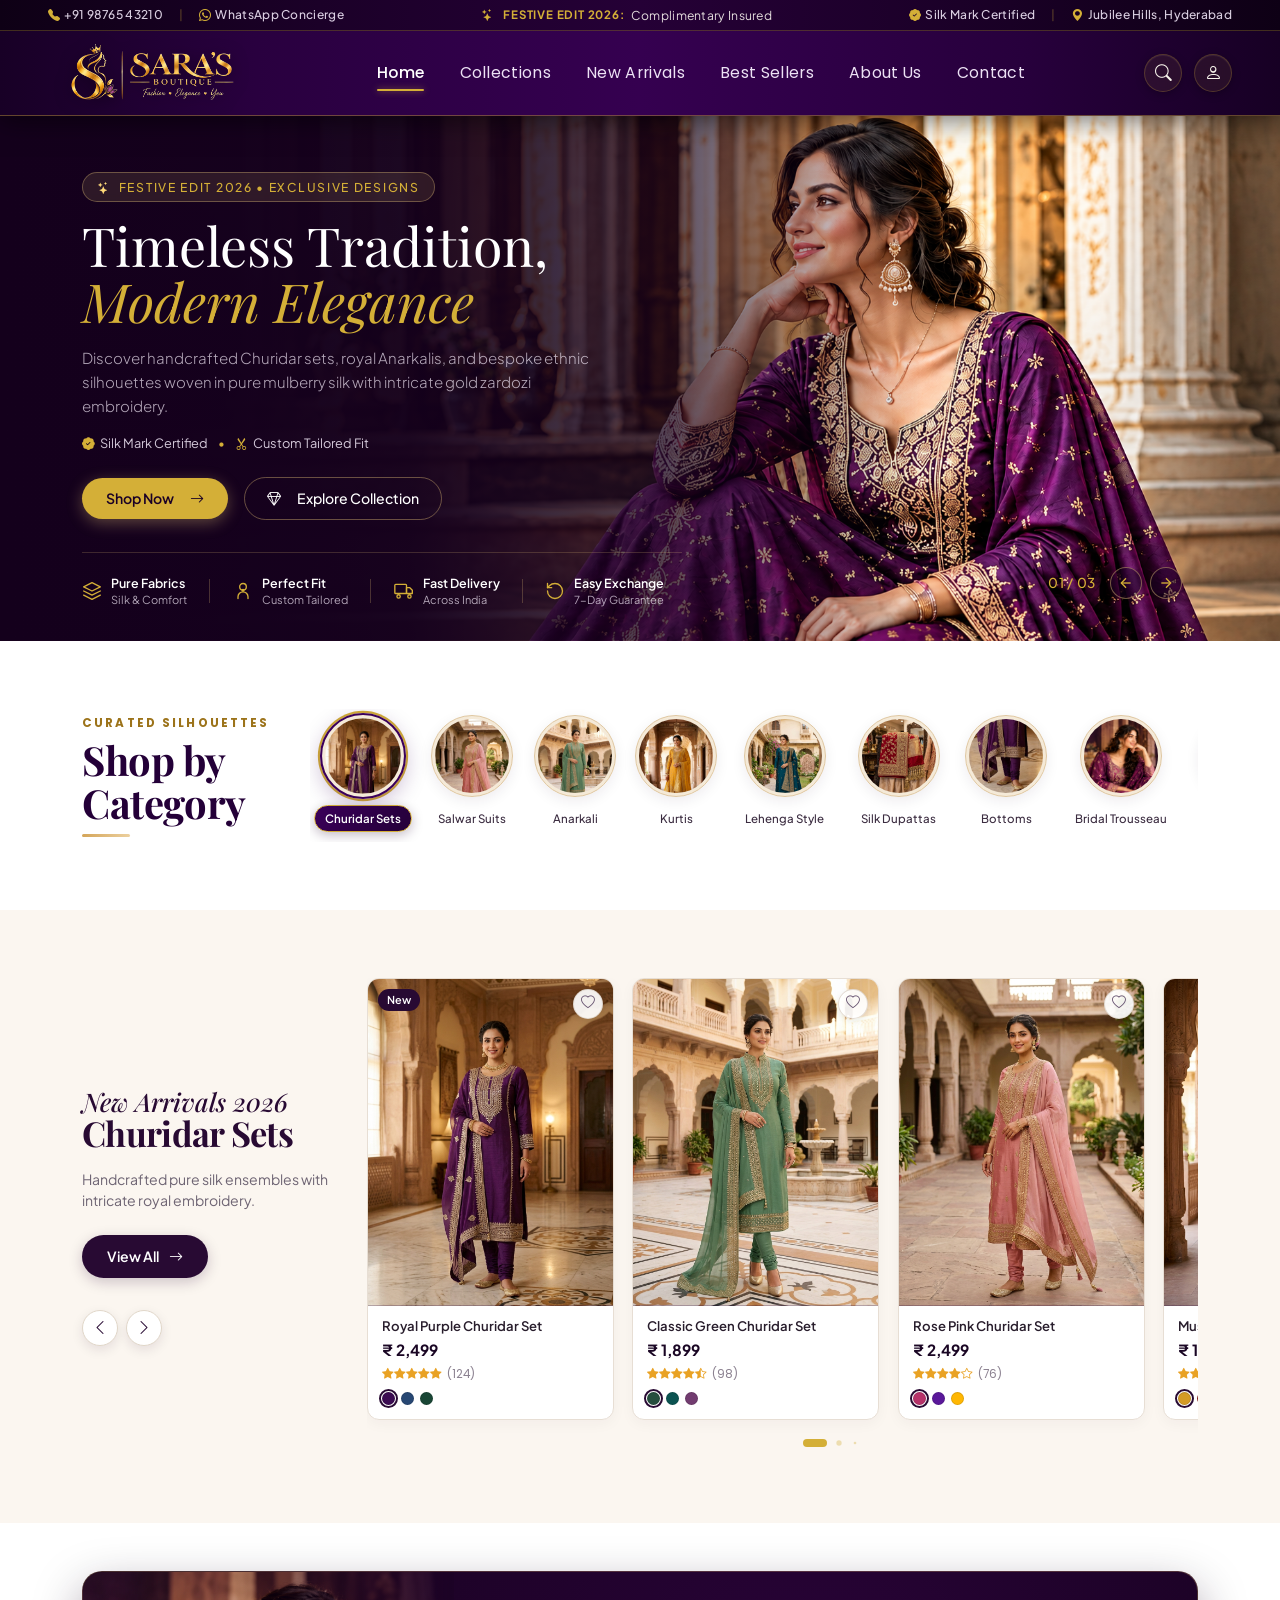
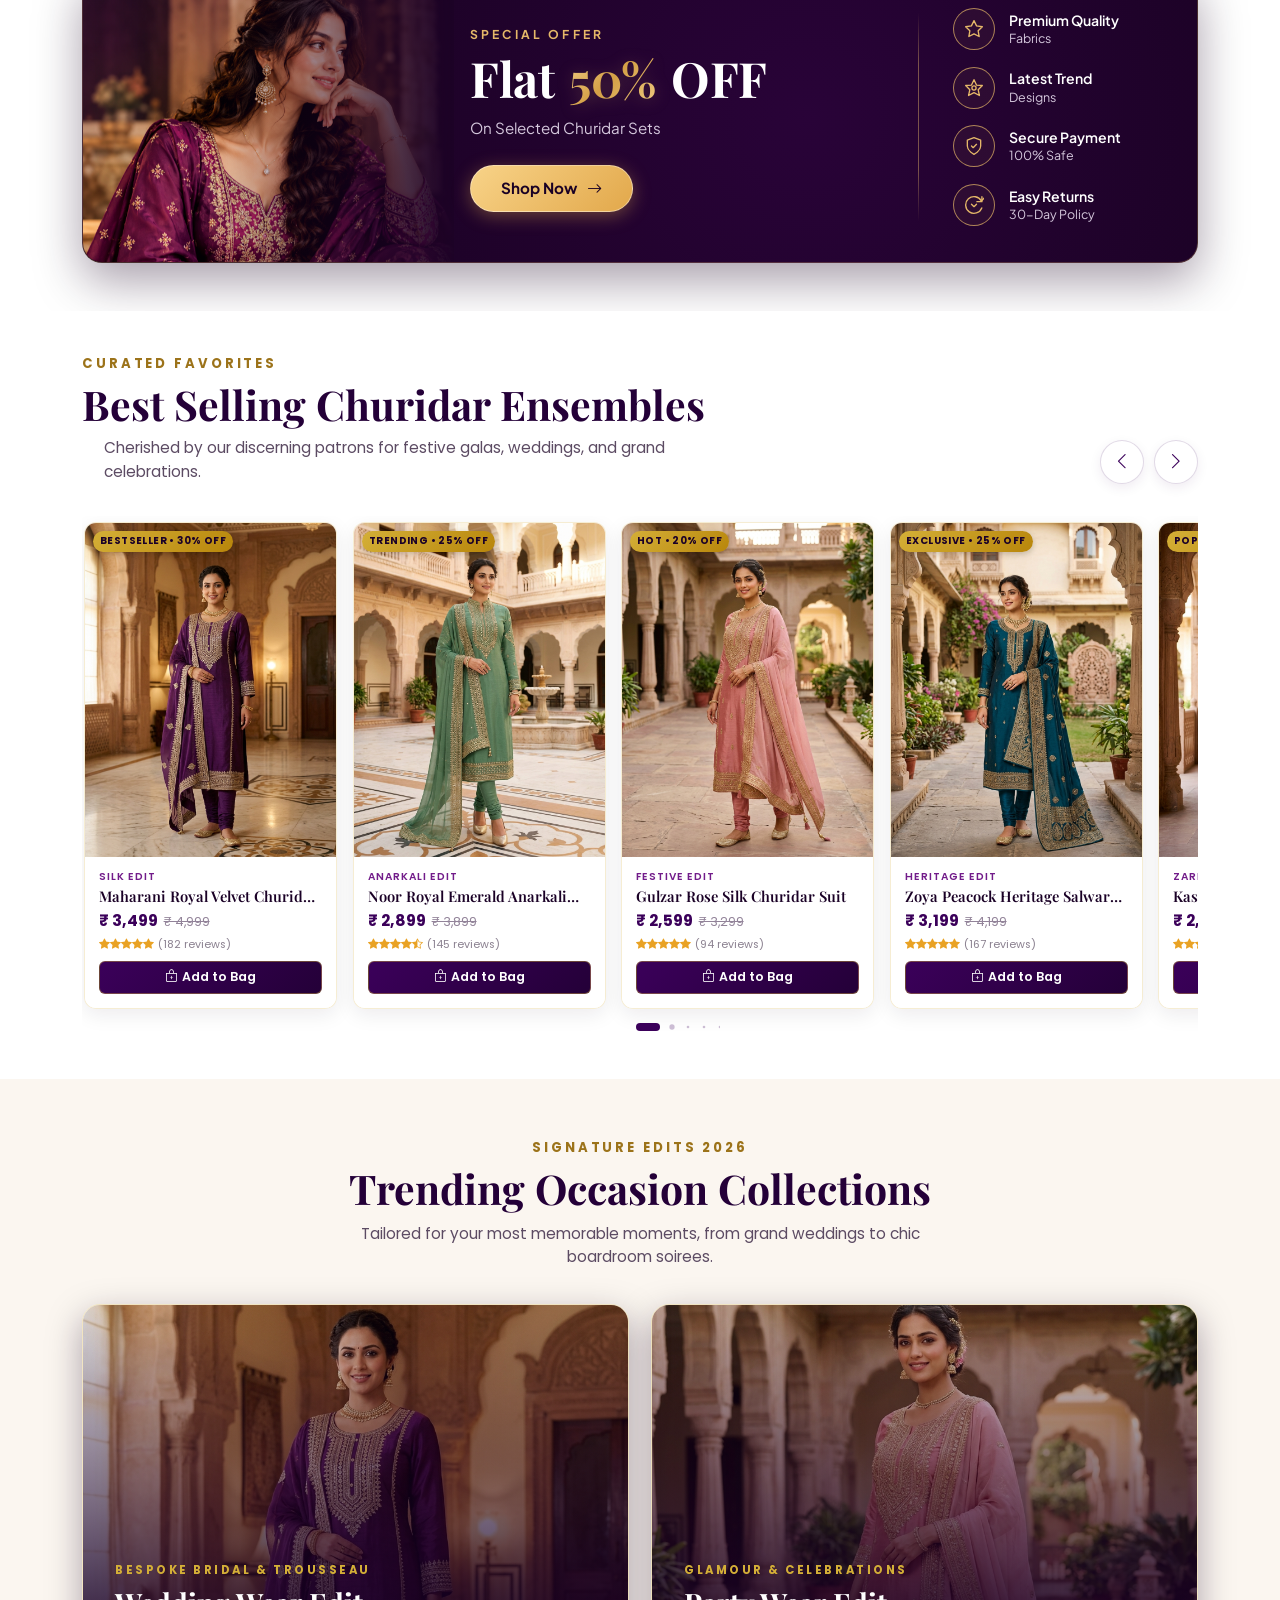
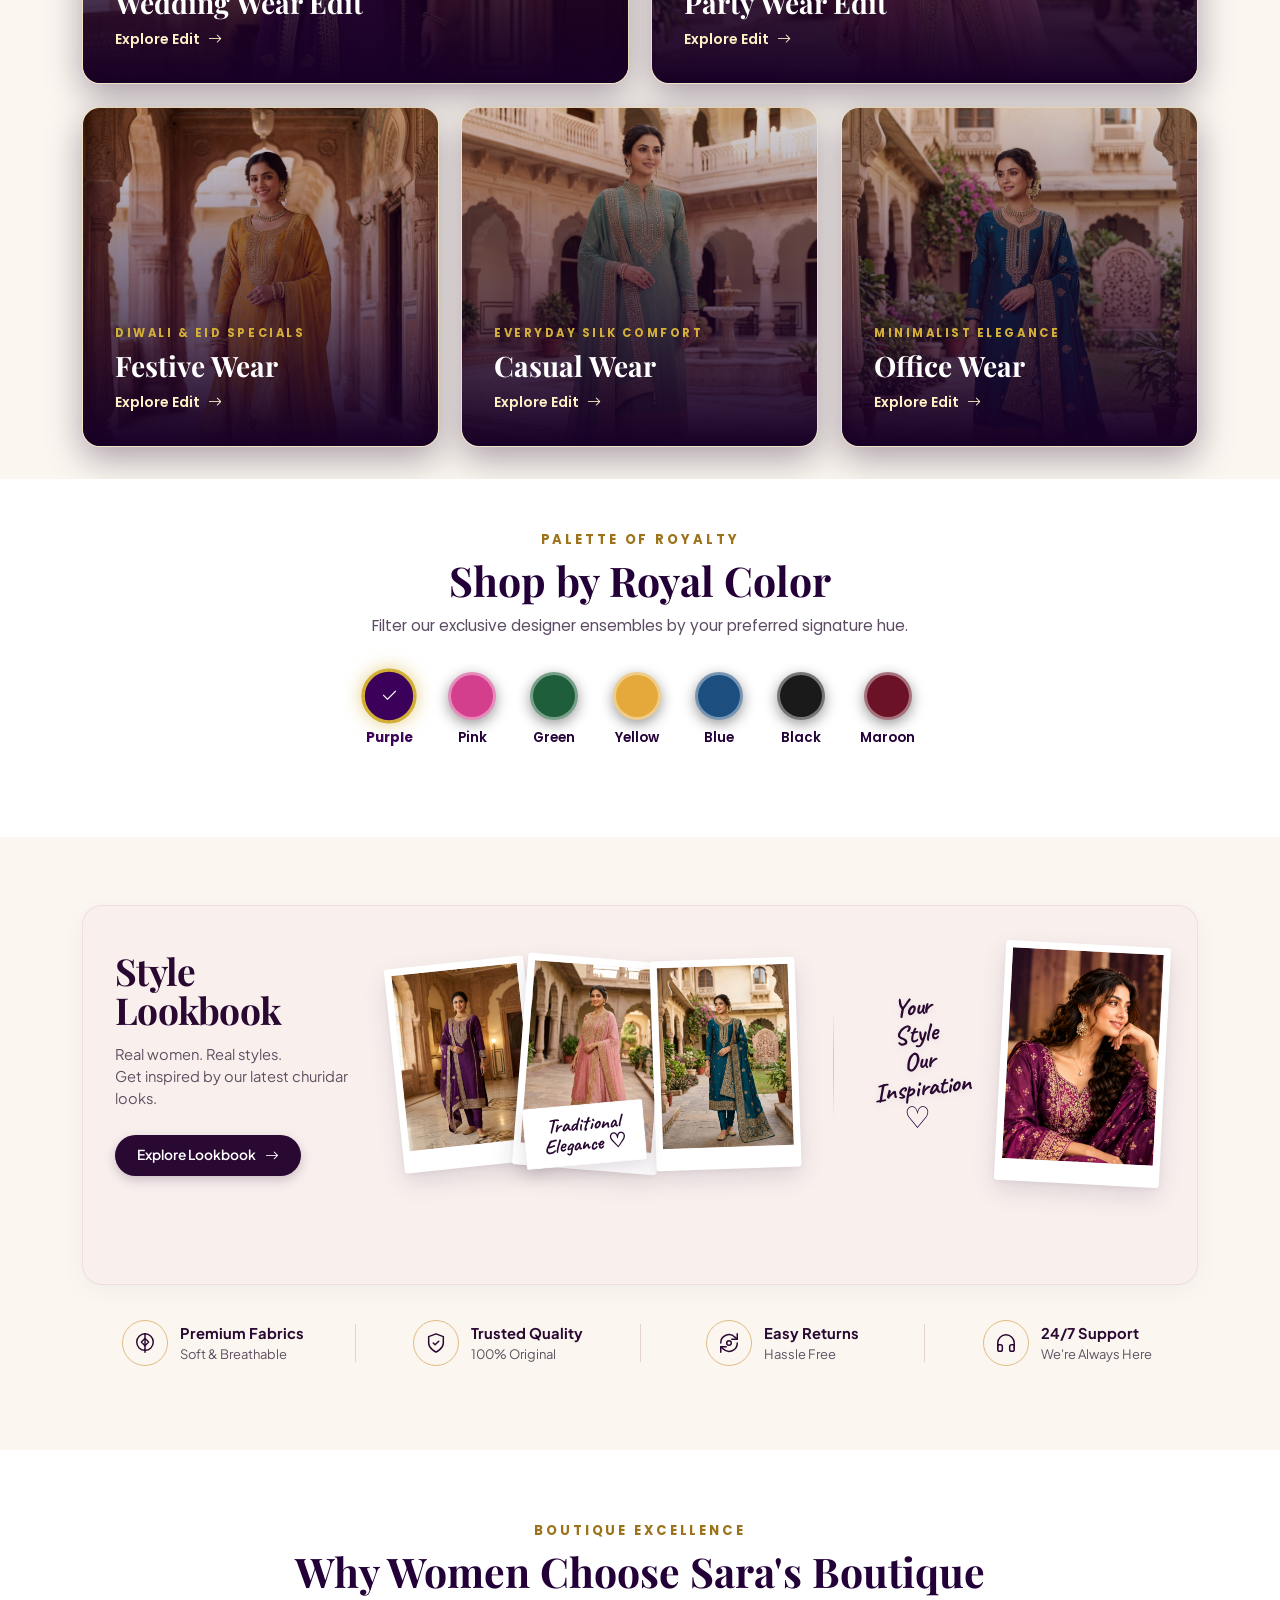
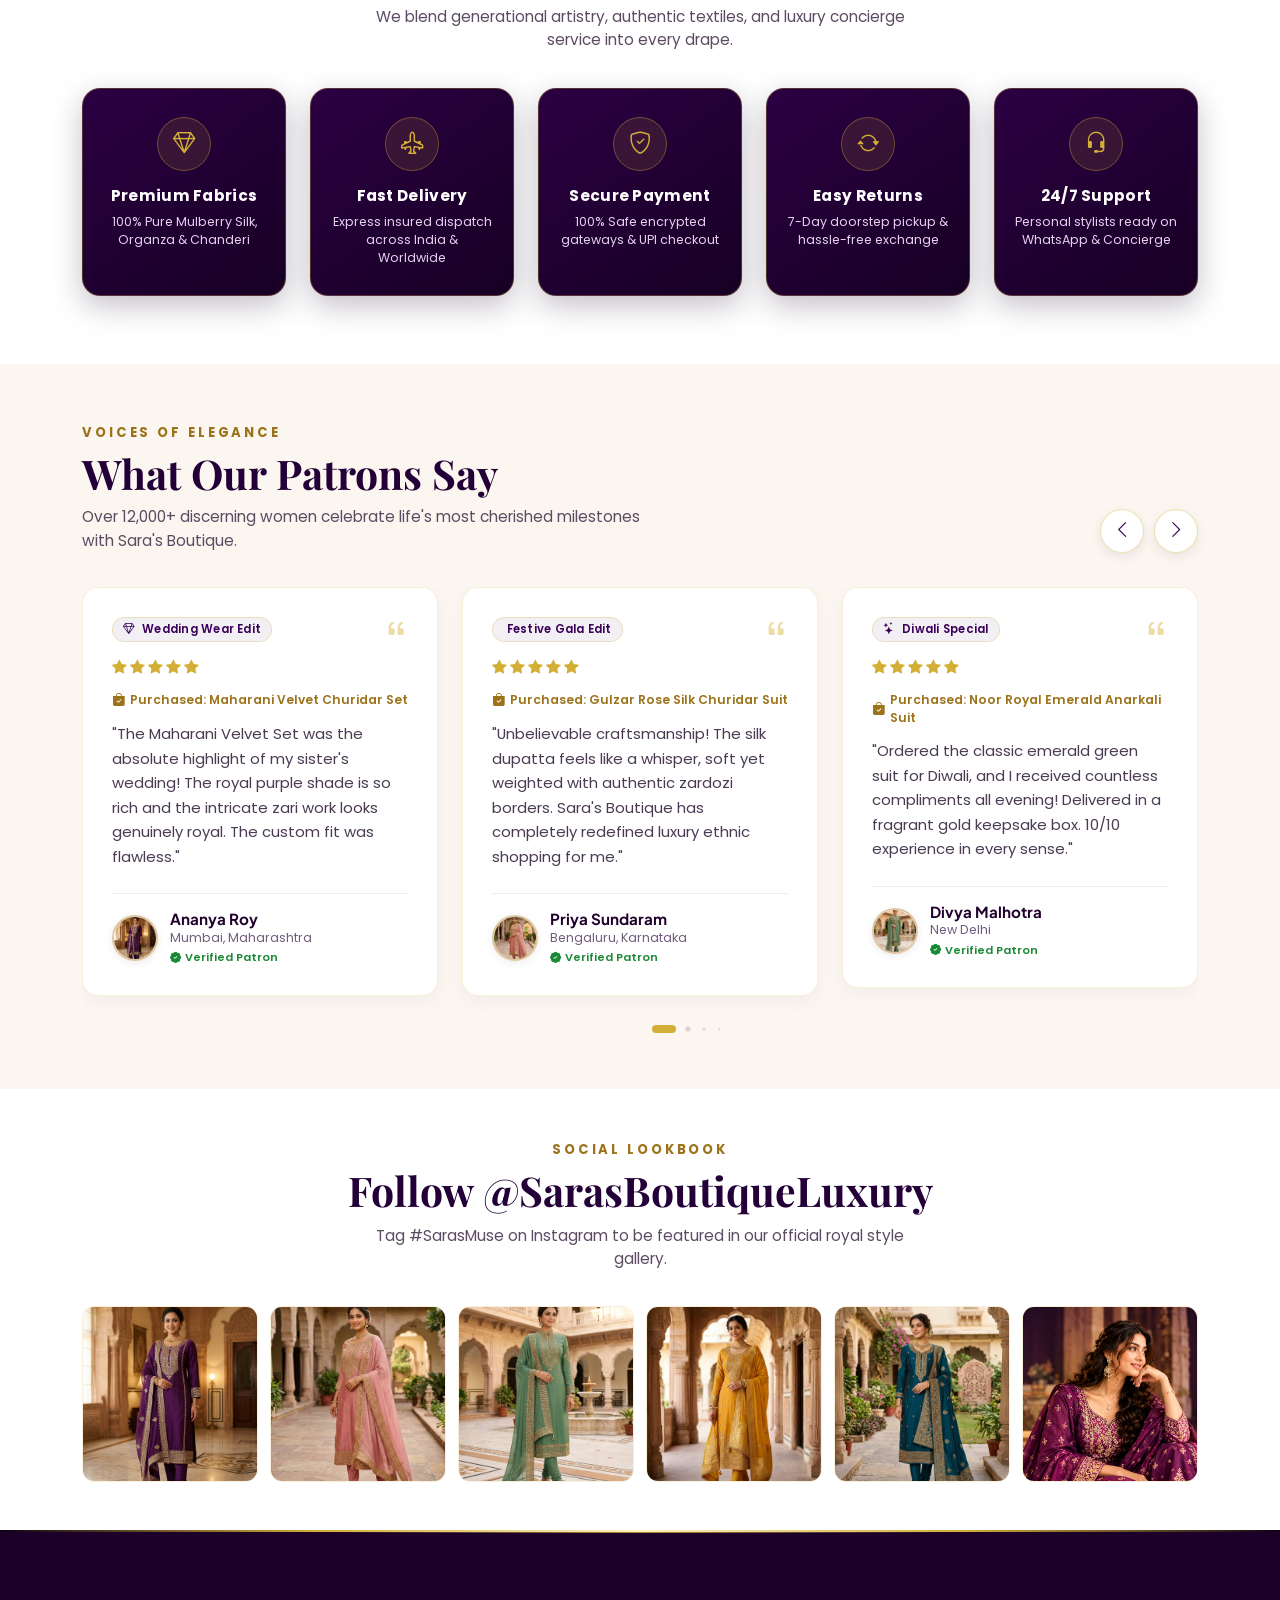
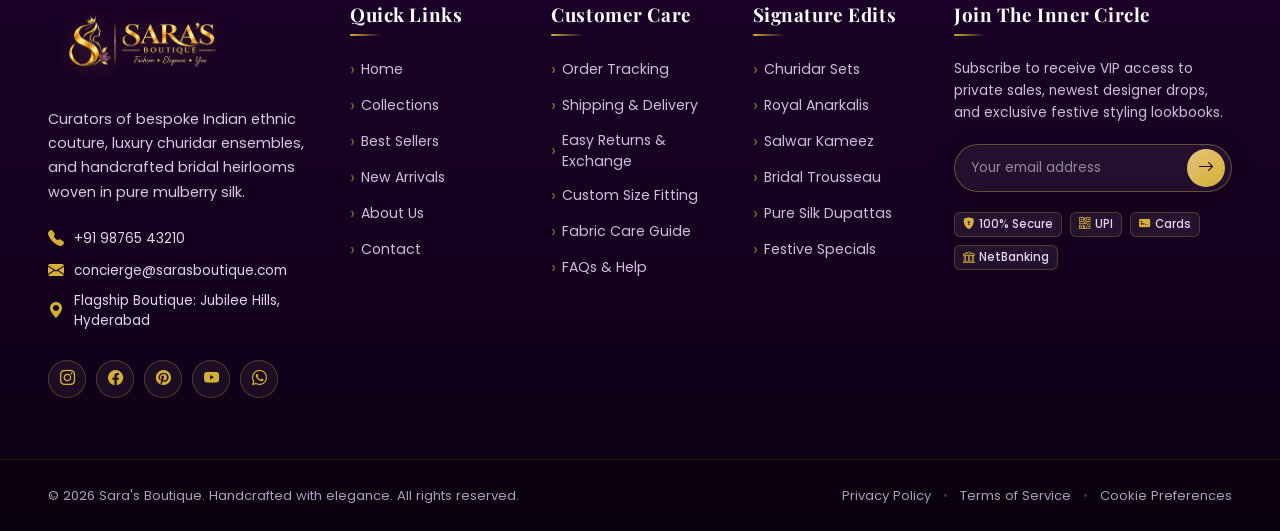
==== commit 28c16dc2: "chnages" ====
--- a/index.html
+++ b/index.html
@@ -5,8 +5,10 @@
     <meta charset="UTF-8">
     <meta name="viewport" content="width=device-width, initial-scale=1.0">
     <title>Sara's Boutique | Luxury Indian Ethnic Fashion &amp; Designer Churidar Sets</title>
-    <meta name="description" content="Discover handcrafted luxury Indian ethnic fashion at Sara's Boutique. Shop exclusive Churidar Sets, royal Anarkalis, designer Salwar Suits, and Silk Dupattas woven in pure mulberry silk with zardozi embroidery.">
-    <meta name="keywords" content="Sara's Boutique, Churidar sets, designer salwar suits, royal anarkali, silk dupattas, indian ethnic wear, bridal trousseau, festive wear">
+    <meta name="description"
+        content="Discover handcrafted luxury Indian ethnic fashion at Sara's Boutique. Shop exclusive Churidar Sets, royal Anarkalis, designer Salwar Suits, and Silk Dupattas woven in pure mulberry silk with zardozi embroidery.">
+    <meta name="keywords"
+        content="Sara's Boutique, Churidar sets, designer salwar suits, royal anarkali, silk dupattas, indian ethnic wear, bridal trousseau, festive wear">
     <meta name="author" content="Sara's Boutique">
     <meta name="theme-color" content="#180026">
     <link rel="canonical" href="http://127.0.0.1:5500/index.html">
@@ -14,14 +16,16 @@
     <!-- Open Graph / Social SEO -->
     <meta property="og:type" content="website">
     <meta property="og:title" content="Sara's Boutique | Luxury Indian Ethnic Fashion &amp; Designer Churidar Sets">
-    <meta property="og:description" content="Handcrafted designer Churidar sets, royal Anarkalis, and pure silk ethnic ensembles for festive galas, weddings, and celebrations.">
+    <meta property="og:description"
+        content="Handcrafted designer Churidar sets, royal Anarkalis, and pure silk ethnic ensembles for festive galas, weddings, and celebrations.">
     <meta property="og:image" content="img/offbanner.png">
     <meta property="og:url" content="http://127.0.0.1:5500/index.html">
 
     <!-- Twitter Card SEO -->
     <meta name="twitter:card" content="summary_large_image">
     <meta name="twitter:title" content="Sara's Boutique | Luxury Indian Ethnic Fashion">
-    <meta name="twitter:description" content="Handcrafted designer Churidar sets, royal Anarkalis, and pure silk ethnic ensembles.">
+    <meta name="twitter:description"
+        content="Handcrafted designer Churidar sets, royal Anarkalis, and pure silk ethnic ensembles.">
     <meta name="twitter:image" content="img/offbanner.png">
 
     <!-- Schema.org JSON-LD Structured Data for SEO -->
@@ -70,6 +74,9 @@
 
     <!-- Custom Luxury Stylesheet -->
     <link rel="stylesheet" href="css/style.css">
+
+    <!-- Modern 2026 Scroll Animation Stylesheet -->
+    <link rel="stylesheet" href="css/scroll-animation.css">
 </head>
 
 <body>
@@ -86,7 +93,8 @@
                         <span>+91 98765 43210</span>
                     </a>
                     <span class="top-bar-divider d-none d-xl-inline">|</span>
-                    <a href="https://wa.me/919876543210" target="_blank" class="d-none d-xl-inline-flex" title="Chat on WhatsApp" rel="noopener">
+                    <a href="https://wa.me/919876543210" target="_blank" class="d-none d-xl-inline-flex"
+                        title="Chat on WhatsApp" rel="noopener">
                         <i class="bi bi-whatsapp text-gold me-1"></i>
                         <span>WhatsApp Concierge</span>
                     </a>
@@ -97,8 +105,8 @@
                     <div class="top-bar-announcement">
                         <span class="gold-sparkle me-1"><i class="bi bi-stars"></i></span>
                         <span class="announcement-highlight">Festive Edit 2026:</span>
-                        <span class="announcement-text d-none d-sm-inline">Complimentary Insured </span>
-                       
+                        <span class="announcement-text d-none d-sm-inline">Complimentary Insured</span>
+                        <span class="announcement-text d-inline d-sm-none">Complimentary Insured Shipping</span>
                     </div>
                 </div>
 
@@ -113,8 +121,7 @@
                         <i class="bi bi-geo-alt-fill text-gold me-1"></i>
                         <span>Jubilee Hills, Hyderabad</span>
                     </span>
-                  
-                    
+
                 </div>
 
             </div>
@@ -134,8 +141,8 @@
                     <ul class="nav-luxury-links">
                         <li><a href="index.html" class="nav-luxury-link active">Home</a></li>
                         <li><a href="collection.html" class="nav-luxury-link">Collections</a></li>
-                        <li><a href="#newarrivals" class="nav-luxury-link">New Arrivals</a></li>
-                        <li><a href="#bestsellers" class="nav-luxury-link">Best Sellers</a></li>
+                        <li><a href="index.html#newarrivals" class="nav-luxury-link">New Arrivals</a></li>
+                        <li><a href="index.html#bestsellers" class="nav-luxury-link">Best Sellers</a></li>
                         <li><a href="about.html" class="nav-luxury-link">About Us</a></li>
                         <li><a href="contact.html" class="nav-luxury-link">Contact</a></li>
                     </ul>
@@ -143,16 +150,24 @@
 
                 <div class="d-flex align-items-center gap-3">
                     <div class="nav-actions">
+                        <!-- Search Icon -->
+                        <button type="button" class="action-icon-btn" data-bs-toggle="modal"
+                            data-bs-target="#searchModal" title="Search Collection" aria-label="Search">
+                            <i class="bi bi-search"></i>
+                        </button>
+
                         <!-- User profile / Account Login -->
-                        <a href="#account" class="action-icon-btn" title="Account / Login">
+                        <a href="index.html#account" class="action-icon-btn" title="Account / Login"
+                            aria-label="Account">
                             <i class="bi bi-person"></i>
                         </a>
 
                         <!-- Cart icon with luxury gold circle badge "0" -->
-                        <a href="#cart" class="action-icon-btn position-relative" title="Shopping Bag" id="cartBtn">
+                        <!--  x <a href="index.html#cart" class="action-icon-btn position-relative" title="Shopping Bag"
+                            id="cartBtn" aria-label="Shopping Bag">
                             <i class="bi bi-bag"></i>
                             <span class="badge-cart-gold" id="cartCount">0</span>
-                        </a>
+                        </a> --> 
                     </div>
 
                     <!-- Mobile Hamburger Toggle -->
@@ -182,13 +197,15 @@
                     <a class="nav-luxury-link active fs-5" href="index.html" data-bs-dismiss="offcanvas">Home</a>
                 </li>
                 <li class="nav-item">
-                    <a class="nav-luxury-link fs-5" href="collection.html">Shop &amp; Collections</a>
+                    <a class="nav-luxury-link fs-5" href="collection.html">Collections</a>
                 </li>
                 <li class="nav-item">
-                    <a class="nav-luxury-link fs-5" href="#newarrivals" data-bs-dismiss="offcanvas">New Arrivals</a>
+                    <a class="nav-luxury-link fs-5" href="index.html#newarrivals" data-bs-dismiss="offcanvas">New
+                        Arrivals</a>
                 </li>
                 <li class="nav-item">
-                    <a class="nav-luxury-link fs-5" href="#bestsellers" data-bs-dismiss="offcanvas">Best Sellers</a>
+                    <a class="nav-luxury-link fs-5" href="index.html#bestsellers" data-bs-dismiss="offcanvas">Best
+                        Sellers</a>
                 </li>
                 <li class="nav-item">
                     <a class="nav-luxury-link fs-5" href="about.html">About Us</a>
@@ -199,7 +216,7 @@
             </ul>
 
             <div class="pt-4 border-top border-warning border-opacity-25">
-                <p class="brand-tagline text-center mb-2 fs-5">Fashion · Elegance · You-</p>
+                <p class="brand-tagline text-center mb-2 fs-5">Fashion · Elegance · You</p>
                 <div class="d-flex justify-content-center gap-4 text-secondary mt-3">
                     <a href="#instagram" class="text-decoration-none" style="color: var(--gold);"><i
                             class="bi bi-instagram fs-5"></i></a>
@@ -236,28 +253,30 @@
 
                 <!-- Left Content Column -->
                 <div class="hero-banner-content">
-                    <div class="hero-tag-pill">
+                    <div class="hero-tag-pill hero-load-item">
                         <i class="bi bi-stars"></i> Festive Edit 2026 • Exclusive Designs
                     </div>
 
-                    <h1 class="hero-main-title">
+                    <h1 class="hero-main-title hero-load-item delay-1">
                         Timeless Tradition,<br>
                         <span class="title-italic-gold">Modern Elegance</span>
                     </h1>
 
-                    <p class="hero-desc">
-                        Discover handcrafted Churidar sets, royal Anarkalis, and bespoke ethnic silhouettes woven in pure mulberry silk with intricate gold zardozi embroidery.
+                    <p class="hero-desc hero-load-item delay-2">
+                        Discover handcrafted Churidar sets, royal Anarkalis, and bespoke ethnic silhouettes woven in
+                        pure mulberry silk with intricate gold zardozi embroidery.
                     </p>
 
                     <!-- Quick Highlight Badges -->
-                    <div class="hero-meta-strip">
-                        <span class="meta-item"><i class="bi bi-patch-check-fill text-gold"></i> Silk Mark Certified</span>
+                    <div class="hero-meta-strip hero-load-item delay-2">
+                        <span class="meta-item"><i class="bi bi-patch-check-fill text-gold"></i> Silk Mark
+                            Certified</span>
                         <span class="meta-dot">•</span>
                         <span class="meta-item"><i class="bi bi-scissors text-gold"></i> Custom Tailored Fit</span>
                     </div>
 
                     <!-- Action Buttons -->
-                    <div class="d-flex align-items-center gap-3 flex-wrap hero-btn-group">
+                    <div class="d-flex align-items-center gap-3 flex-wrap hero-btn-group hero-load-item delay-3">
                         <a href="collection.html" class="hero-shop-btn">
                             Shop Now
                             <i class="bi bi-arrow-right ms-2"></i>
@@ -268,7 +287,7 @@
                     </div>
 
                     <!-- Embedded Feature Strip -->
-                    <div class="hero-features-bar" aria-label="Store Features">
+                    <div class="hero-features-bar hero-load-item delay-4" aria-label="Store Features">
                         <div class="hero-features-group">
                             <!-- Premium Fabrics -->
                             <div class="feature-item">
@@ -371,12 +390,14 @@
     <main id="mainContent">
 
         <!-- ===================== 1. SHOP BY CATEGORY (White Background) ===================== -->
-        <section class="category-section section-bg-white luxury-section-pad" id="categories" aria-label="Shop by Category">
+        <section class="category-section section-bg-white luxury-section-pad" id="categories"
+            aria-label="Shop by Category">
             <div class="container">
-                <div class="category-row-wrapper d-flex flex-column flex-xl-row align-items-xl-center justify-content-between">
+                <div
+                    class="category-row-wrapper d-flex flex-column flex-xl-row align-items-xl-center justify-content-between">
 
                     <!-- Category Title Column -->
-                    <div class="category-title-box me-xl-4 pe-xl-3 mb-3 mb-xl-0 flex-shrink-0">
+                    <div class="category-title-box me-xl-4 pe-xl-3 mb-3 mb-xl-0 flex-shrink-0 reveal-left">
                         <span class="category-eyebrow-mini">Curated Silhouettes</span>
                         <h2 class="serif-title mb-0 fs-1">
                             Shop by<br>Category
@@ -385,10 +406,10 @@
                     </div>
 
                     <!-- Category Circular Items List -->
-                    <div class="category-scroll-container d-flex align-items-center">
+                    <div class="category-scroll-container d-flex align-items-center stagger-group">
 
                         <!-- 1. Churidar Sets (Active) -->
-                        <a href="collection.html" class="category-item active" data-category="churidar">
+                        <a href="collection.html" class="category-item active stagger-item" data-category="churidar">
                             <div class="category-avatar-wrapper">
                                 <img src="img/card_purple.jpg" alt="Churidar Sets" class="category-avatar-img">
                             </div>
@@ -396,7 +417,7 @@
                         </a>
 
                         <!-- 2. Salwar Suits -->
-                        <a href="collection.html" class="category-item" data-category="salwar">
+                        <a href="collection.html" class="category-item stagger-item" data-category="salwar">
                             <div class="category-avatar-wrapper">
                                 <img src="img/card_pink.jpg" alt="Salwar Suits" class="category-avatar-img">
                             </div>
@@ -404,7 +425,7 @@
                         </a>
 
                         <!-- 3. Anarkali -->
-                        <a href="collection.html" class="category-item" data-category="anarkali">
+                        <a href="collection.html" class="category-item stagger-item" data-category="anarkali">
                             <div class="category-avatar-wrapper">
                                 <img src="img/card_green.jpg" alt="Anarkali" class="category-avatar-img">
                             </div>
@@ -412,7 +433,7 @@
                         </a>
 
                         <!-- 4. Kurtis -->
-                        <a href="collection.html" class="category-item" data-category="kurtis">
+                        <a href="collection.html" class="category-item stagger-item" data-category="kurtis">
                             <div class="category-avatar-wrapper">
                                 <img src="img/card_mustard.jpg" alt="Kurtis" class="category-avatar-img">
                             </div>
@@ -420,7 +441,7 @@
                         </a>
 
                         <!-- 5. Lehenga Style -->
-                        <a href="collection.html" class="category-item" data-category="lehenga">
+                        <a href="collection.html" class="category-item stagger-item" data-category="lehenga">
                             <div class="category-avatar-wrapper">
                                 <img src="img/card_teal.jpg" alt="Lehenga Style" class="category-avatar-img">
                             </div>
@@ -428,7 +449,7 @@
                         </a>
 
                         <!-- 6. Dupatta -->
-                        <a href="collection.html" class="category-item" data-category="dupatta">
+                        <a href="collection.html" class="category-item stagger-item" data-category="dupatta">
                             <div class="category-avatar-wrapper">
                                 <img src="img/cat_dupatta.jpg" alt="Dupatta" class="category-avatar-img no-zoom">
                             </div>
@@ -436,7 +457,7 @@
                         </a>
 
                         <!-- 7. Bottoms -->
-                        <a href="collection.html" class="category-item" data-category="bottoms">
+                        <a href="collection.html" class="category-item stagger-item" data-category="bottoms">
                             <div class="category-avatar-wrapper">
                                 <img src="img/cat_bottoms.jpg" alt="Bottoms" class="category-avatar-img no-zoom">
                             </div>
@@ -473,12 +494,13 @@
         </section>
 
         <!-- ===================== 2. NEW ARRIVALS SWIPER (Ivory Background #fbf6f0) ===================== -->
-        <section class="trending-section section-bg-ivory luxury-section-pad" id="newarrivals" aria-label="New Arrivals - Trending Churidar Sets">
+        <section class="trending-section section-bg-ivory luxury-section-pad" id="newarrivals"
+            aria-label="New Arrivals - Trending Churidar Sets">
             <div class="container">
                 <div class="row align-items-center">
 
                     <!-- Left Intro Column (Sticky / Heading / CTA) -->
-                    <div class="col-12 col-lg-3 trending-side-col pe-xl-4">
+                    <div class="col-12 col-lg-3 trending-side-col pe-xl-4 reveal-left">
                         <div class="d-flex flex-column align-items-start">
                             <span class="trending-eyebrow">New Arrivals 2026</span>
                             <h3 class="trending-main mb-3">Churidar Sets</h3>
@@ -508,25 +530,29 @@
                     <div class="col-12 col-lg-9">
                         <div class="product-carousel-wrapper">
 
-                            <!-- Swiper Container -->
-                            <div class="swiper products-swiper" id="productsSwiper">
+                            <!-- Swiper Container with Stagger Group for one-by-one card entry -->
+                            <div class="swiper products-swiper stagger-group" id="productsSwiper">
                                 <div class="swiper-wrapper">
 
                                     <!-- SLIDE 1: Royal Purple Churidar Set -->
                                     <div class="swiper-slide">
-                                        <article class="product-card" data-product-id="1">
+                                        <article class="product-card stagger-item" data-product-id="1">
                                             <div class="card-img-box">
                                                 <span class="badge-new">New</span>
                                                 <button class="btn-wishlist" aria-label="Add to wishlist"><i
                                                         class="bi bi-heart"></i></button>
-                                                <a href="productdetail.html" class="d-block w-100 h-100 overflow-hidden"><img src="img/card_purple.jpg" alt="Royal Purple Churidar Set"
-                                                    loading="lazy"></a>
+                                                <a href="productdetail.html"
+                                                    class="d-block w-100 h-100 overflow-hidden"><img
+                                                        src="img/card_purple.jpg" alt="Royal Purple Churidar Set"
+                                                        loading="lazy"></a>
                                                 <button class="card-quick-add" onclick="addToBag()"><i
                                                         class="bi bi-bag-plus"></i> Quick Add</button>
                                             </div>
                                             <div class="card-body-content">
-                                                <a href="productdetail.html" class="text-decoration-none text-reset"><h4 class="card-item-title" title="Royal Purple Churidar Set">Royal
-                                                    Purple Churidar Set</h4></a>
+                                                <a href="productdetail.html" class="text-decoration-none text-reset">
+                                                    <h4 class="card-item-title" title="Royal Purple Churidar Set">Royal
+                                                        Purple Churidar Set</h4>
+                                                </a>
                                                 <div class="card-item-price">₹ 2,499</div>
                                                 <div class="card-rating-row">
                                                     <div class="stars-gold"><i class="bi bi-star-fill"></i><i
@@ -550,18 +576,23 @@
 
                                     <!-- SLIDE 2: Classic Green Churidar Set -->
                                     <div class="swiper-slide">
-                                        <article class="product-card" data-product-id="2">
+                                        <article class="product-card stagger-item" data-product-id="2">
                                             <div class="card-img-box">
                                                 <button class="btn-wishlist" aria-label="Add to wishlist"><i
                                                         class="bi bi-heart"></i></button>
-                                                <a href="productdetail.html" class="d-block w-100 h-100 overflow-hidden"><img src="img/card_green.jpg" alt="Classic Green Churidar Set"
-                                                    loading="lazy"></a>
+                                                <a href="productdetail.html"
+                                                    class="d-block w-100 h-100 overflow-hidden"><img
+                                                        src="img/card_green.jpg" alt="Classic Green Churidar Set"
+                                                        loading="lazy"></a>
                                                 <button class="card-quick-add" onclick="addToBag()"><i
                                                         class="bi bi-bag-plus"></i> Quick Add</button>
                                             </div>
                                             <div class="card-body-content">
-                                                <a href="productdetail.html" class="text-decoration-none text-reset"><h4 class="card-item-title" title="Classic Green Churidar Set">Classic
-                                                    Green Churidar Set</h4></a>
+                                                <a href="productdetail.html" class="text-decoration-none text-reset">
+                                                    <h4 class="card-item-title" title="Classic Green Churidar Set">
+                                                        Classic
+                                                        Green Churidar Set</h4>
+                                                </a>
                                                 <div class="card-item-price">₹ 1,899</div>
                                                 <div class="card-rating-row">
                                                     <div class="stars-gold"><i class="bi bi-star-fill"></i><i
@@ -585,18 +616,22 @@
 
                                     <!-- SLIDE 3: Rose Pink Churidar Set -->
                                     <div class="swiper-slide">
-                                        <article class="product-card" data-product-id="3">
+                                        <article class="product-card stagger-item" data-product-id="3">
                                             <div class="card-img-box">
                                                 <button class="btn-wishlist" aria-label="Add to wishlist"><i
                                                         class="bi bi-heart"></i></button>
-                                                <a href="productdetail.html" class="d-block w-100 h-100 overflow-hidden"><img src="img/card_pink.jpg" alt="Rose Pink Churidar Set"
-                                                    loading="lazy"></a>
+                                                <a href="productdetail.html"
+                                                    class="d-block w-100 h-100 overflow-hidden"><img
+                                                        src="img/card_pink.jpg" alt="Rose Pink Churidar Set"
+                                                        loading="lazy"></a>
                                                 <button class="card-quick-add" onclick="addToBag()"><i
                                                         class="bi bi-bag-plus"></i> Quick Add</button>
                                             </div>
                                             <div class="card-body-content">
-                                                <a href="productdetail.html" class="text-decoration-none text-reset"><h4 class="card-item-title" title="Rose Pink Churidar Set">Rose Pink
-                                                    Churidar Set</h4></a>
+                                                <a href="productdetail.html" class="text-decoration-none text-reset">
+                                                    <h4 class="card-item-title" title="Rose Pink Churidar Set">Rose Pink
+                                                        Churidar Set</h4>
+                                                </a>
                                                 <div class="card-item-price">₹ 2,499</div>
                                                 <div class="card-rating-row">
                                                     <div class="stars-gold"><i class="bi bi-star-fill"></i><i
@@ -619,17 +654,23 @@
 
                                     <!-- SLIDE 4: Mustard Yellow Set -->
                                     <div class="swiper-slide">
-                                        <article class="product-card" data-product-id="4">
+                                        <article class="product-card stagger-item" data-product-id="4">
                                             <div class="card-img-box">
                                                 <button class="btn-wishlist" aria-label="Add to wishlist"><i
                                                         class="bi bi-heart"></i></button>
-                                                <a href="productdetail.html" class="d-block w-100 h-100 overflow-hidden"><img src="img/card_mustard.jpg" alt="Mustard Yellow Set" loading="lazy"></a>
+                                                <a href="productdetail.html"
+                                                    class="d-block w-100 h-100 overflow-hidden"><img
+                                                        src="img/card_mustard.jpg" alt="Mustard Yellow Set"
+                                                        loading="lazy"></a>
                                                 <button class="card-quick-add" onclick="addToBag()"><i
                                                         class="bi bi-bag-plus"></i> Quick Add</button>
                                             </div>
                                             <div class="card-body-content">
-                                                <a href="productdetail.html" class="text-decoration-none text-reset"><h4 class="card-item-title" title="Mustard Yellow Set">Mustard Yellow
-                                                    Set</h4></a>
+                                                <a href="productdetail.html" class="text-decoration-none text-reset">
+                                                    <h4 class="card-item-title" title="Mustard Yellow Set">Mustard
+                                                        Yellow
+                                                        Set</h4>
+                                                </a>
                                                 <div class="card-item-price">₹ 1,499</div>
                                                 <div class="card-rating-row">
                                                     <div class="stars-gold"><i class="bi bi-star-fill"></i><i
@@ -653,18 +694,22 @@
 
                                     <!-- SLIDE 5: Teal Blue Churidar Set -->
                                     <div class="swiper-slide">
-                                        <article class="product-card" data-product-id="5">
+                                        <article class="product-card stagger-item" data-product-id="5">
                                             <div class="card-img-box">
                                                 <button class="btn-wishlist" aria-label="Add to wishlist"><i
                                                         class="bi bi-heart"></i></button>
-                                                <a href="productdetail.html" class="d-block w-100 h-100 overflow-hidden"><img src="img/card_teal.jpg" alt="Teal Blue Churidar Set"
-                                                    loading="lazy"></a>
+                                                <a href="productdetail.html"
+                                                    class="d-block w-100 h-100 overflow-hidden"><img
+                                                        src="img/card_teal.jpg" alt="Teal Blue Churidar Set"
+                                                        loading="lazy"></a>
                                                 <button class="card-quick-add" onclick="addToBag()"><i
                                                         class="bi bi-bag-plus"></i> Quick Add</button>
                                             </div>
                                             <div class="card-body-content">
-                                                <a href="productdetail.html" class="text-decoration-none text-reset"><h4 class="card-item-title" title="Teal Blue Churidar Set">Teal Blue
-                                                    Churidar Set</h4></a>
+                                                <a href="productdetail.html" class="text-decoration-none text-reset">
+                                                    <h4 class="card-item-title" title="Teal Blue Churidar Set">Teal Blue
+                                                        Churidar Set</h4>
+                                                </a>
                                                 <div class="card-item-price">₹ 2,799</div>
                                                 <div class="card-rating-row">
                                                     <div class="stars-gold"><i class="bi bi-star-fill"></i><i
@@ -698,22 +743,24 @@
         </section>
 
         <!-- ===================== 3. PROMOTIONAL OFFER BANNER (White Background Container) ===================== -->
-        <section class="offer-banner-section section-bg-white luxury-section-pad py-4 py-lg-5" aria-label="Special Festival Offer">
+        <section class="offer-banner-section section-bg-white luxury-section-pad py-4 py-lg-5"
+            aria-label="Special Festival Offer">
             <div class="container">
-                <div class="promo-banner-card">
+                <div class="promo-banner-card reveal-scale">
                     <div class="row g-0 align-items-center">
 
                         <!-- 1. LEFT COLUMN: Model Image with Smooth Gradient Blend -->
                         <div class="col-12 col-lg-4 col-xl-4">
-                            <div class="model-col-wrap">
-                                <img src="img/offbanner.png" alt="Model wearing purple Churidar set" class="model-image" loading="eager">
+                            <div class="model-col-wrap image-reveal">
+                                <img src="img/offbanner.png" alt="Model wearing purple Churidar set" class="model-image"
+                                    loading="eager">
                                 <div class="model-fade-overlay" aria-hidden="true"></div>
                             </div>
                         </div>
 
                         <!-- 2. CENTER COLUMN: Offer Headline, Subtitle & CTA -->
                         <div class="col-12 col-lg-5 col-xl-5">
-                            <div class="offer-center-wrap ps-lg-3">
+                            <div class="offer-center-wrap ps-lg-3 reveal-right">
                                 <span class="offer-eyebrow">Special Offer</span>
 
                                 <h2 class="offer-main-title">
@@ -735,7 +782,7 @@
 
                         <!-- 3. RIGHT COLUMN: Vertical Gold Divider & Trust Badges -->
                         <div class="col-12 col-lg-3 col-xl-3">
-                            <div class="features-col-wrap">
+                            <div class="features-col-wrap reveal-right delay-1">
                                 <!-- Vertical Divider line -->
                                 <div class="features-divider-line" aria-hidden="true"></div>
 
@@ -744,8 +791,11 @@
                                     <!-- Feature 1: Premium Quality Fabrics -->
                                     <div class="feature-badge-row">
                                         <div class="feature-circle-icon">
-                                            <svg viewBox="0 0 24 24" stroke-width="1.6" stroke-linecap="round" stroke-linejoin="round">
-                                                <path d="M12 2l3.09 6.26L22 9.27l-5 4.87 1.18 6.88L12 17.77l-6.18 3.25L7 14.14 2 9.27l6.91-1.01L12 2z"></path>
+                                            <svg viewBox="0 0 24 24" stroke-width="1.6" stroke-linecap="round"
+                                                stroke-linejoin="round">
+                                                <path
+                                                    d="M12 2l3.09 6.26L22 9.27l-5 4.87 1.18 6.88L12 17.77l-6.18 3.25L7 14.14 2 9.27l6.91-1.01L12 2z">
+                                                </path>
                                             </svg>
                                         </div>
                                         <div class="feature-badge-text">
@@ -757,8 +807,11 @@
                                     <!-- Feature 2: Latest Trend Designs -->
                                     <div class="feature-badge-row">
                                         <div class="feature-circle-icon">
-                                            <svg viewBox="0 0 24 24" stroke-width="1.6" stroke-linecap="round" stroke-linejoin="round">
-                                                <polygon points="12 2 15 8.5 22 9 17 14 18.5 21 12 17.5 5.5 21 7 14 2 9 9 8.5 12 2"></polygon>
+                                            <svg viewBox="0 0 24 24" stroke-width="1.6" stroke-linecap="round"
+                                                stroke-linejoin="round">
+                                                <polygon
+                                                    points="12 2 15 8.5 22 9 17 14 18.5 21 12 17.5 5.5 21 7 14 2 9 9 8.5 12 2">
+                                                </polygon>
                                                 <circle cx="12" cy="12" r="2.5"></circle>
                                             </svg>
                                         </div>
@@ -771,7 +824,8 @@
                                     <!-- Feature 3: Secure Payment 100% Safe -->
                                     <div class="feature-badge-row">
                                         <div class="feature-circle-icon">
-                                            <svg viewBox="0 0 24 24" stroke-width="1.6" stroke-linecap="round" stroke-linejoin="round">
+                                            <svg viewBox="0 0 24 24" stroke-width="1.6" stroke-linecap="round"
+                                                stroke-linejoin="round">
                                                 <path d="M12 22s8-4 8-10V5l-8-3-8 3v7c0 6 8 10 8 10z"></path>
                                                 <polyline points="9 12 11 14 15 10"></polyline>
                                             </svg>
@@ -785,7 +839,8 @@
                                     <!-- Feature 4: Easy Returns 30-Day Policy -->
                                     <div class="feature-badge-row">
                                         <div class="feature-circle-icon">
-                                            <svg viewBox="0 0 24 24" stroke-width="1.6" stroke-linecap="round" stroke-linejoin="round">
+                                            <svg viewBox="0 0 24 24" stroke-width="1.6" stroke-linecap="round"
+                                                stroke-linejoin="round">
                                                 <path d="M21.5 2v6h-6"></path>
                                                 <path d="M21.34 15.57a10 10 0 1 1-.57-8.38l5.67-5.67"></path>
                                                 <polyline points="9 11 12 14 15 11"></polyline>
@@ -807,9 +862,10 @@
         </section>
 
         <!-- ===================== 4. BEST SELLERS SWIPER (White Background) ===================== -->
-        <section class="bestsellers-section section-bg-white luxury-section-pad" id="bestsellers" aria-label="Best Selling Churidar Ensembles">
+        <section class="bestsellers-section section-bg-white luxury-section-pad" id="bestsellers"
+            aria-label="Best Selling Churidar Ensembles">
             <div class="container">
-                <div class="bestsellers-header-wrap">
+                <div class="bestsellers-header-wrap reveal">
                     <div class="section-header-luxury mb-0 text-start" style="text-align: left !important;">
                         <span class="section-eyebrow-gold">Curated Favorites</span>
                         <h2 class="section-title-luxury mb-2">Best Selling Churidar Ensembles</h2>
@@ -827,17 +883,19 @@
                     </div>
                 </div>
 
-                <!-- 6-Slide Swiper Carousel Container -->
-                <div class="swiper bestsellers-swiper" id="bestsellersSwiper">
+                <!-- 6-Slide Swiper Carousel Container with Stagger Group -->
+                <div class="swiper bestsellers-swiper stagger-group" id="bestsellersSwiper">
                     <div class="swiper-wrapper">
 
                         <!-- Slide 1: Maharani Royal Velvet Churidar Set -->
                         <div class="swiper-slide">
-                            <article class="bestseller-card">
+                            <article class="bestseller-card stagger-item">
                                 <div class="bestseller-img-wrap">
                                     <span class="badge-discount-tag">BESTSELLER • 30% OFF</span>
-                                    <img src="img/card_purple.jpg" alt="Maharani Royal Velvet Churidar Set" loading="lazy">
-                                    <button class="bestseller-quick-view-btn" onclick="openQuickView('Maharani Royal Velvet Churidar Set', '₹ 3,499', '₹ 4,999', 'img/card_purple.jpg', 'Woven in pure mulberry silk with royal zardozi embroidery and matching sheer dupatta.')">
+                                    <img src="img/card_purple.jpg" alt="Maharani Royal Velvet Churidar Set"
+                                        loading="lazy">
+                                    <button class="bestseller-quick-view-btn"
+                                        onclick="openQuickView('Maharani Royal Velvet Churidar Set', '₹ 3,499', '₹ 4,999', 'img/card_purple.jpg', 'Woven in pure mulberry silk with royal zardozi embroidery and matching sheer dupatta.')">
                                         <i class="bi bi-eye me-1"></i> Quick View
                                     </button>
                                 </div>
@@ -850,7 +908,9 @@
                                     </div>
                                     <div class="card-rating-row mb-3">
                                         <div class="stars-gold">
-                                            <i class="bi bi-star-fill"></i><i class="bi bi-star-fill"></i><i class="bi bi-star-fill"></i><i class="bi bi-star-fill"></i><i class="bi bi-star-fill"></i>
+                                            <i class="bi bi-star-fill"></i><i class="bi bi-star-fill"></i><i
+                                                class="bi bi-star-fill"></i><i class="bi bi-star-fill"></i><i
+                                                class="bi bi-star-fill"></i>
                                         </div>
                                         <span class="card-rating-count">(182 reviews)</span>
                                     </div>
@@ -863,11 +923,12 @@
 
                         <!-- Slide 2: Noor Royal Emerald Anarkali Suit -->
                         <div class="swiper-slide">
-                            <article class="bestseller-card">
+                            <article class="bestseller-card stagger-item">
                                 <div class="bestseller-img-wrap">
                                     <span class="badge-discount-tag">TRENDING • 25% OFF</span>
                                     <img src="img/card_green.jpg" alt="Noor Royal Emerald Anarkali Suit" loading="lazy">
-                                    <button class="bestseller-quick-view-btn" onclick="openQuickView('Noor Royal Emerald Anarkali Suit', '₹ 2,899', '₹ 3,899', 'img/card_green.jpg', 'Regal flared Anarkali silhouette in classic emerald green with shimmering gold border work.')">
+                                    <button class="bestseller-quick-view-btn"
+                                        onclick="openQuickView('Noor Royal Emerald Anarkali Suit', '₹ 2,899', '₹ 3,899', 'img/card_green.jpg', 'Regal flared Anarkali silhouette in classic emerald green with shimmering gold border work.')">
                                         <i class="bi bi-eye me-1"></i> Quick View
                                     </button>
                                 </div>
@@ -880,7 +941,9 @@
                                     </div>
                                     <div class="card-rating-row mb-3">
                                         <div class="stars-gold">
-                                            <i class="bi bi-star-fill"></i><i class="bi bi-star-fill"></i><i class="bi bi-star-fill"></i><i class="bi bi-star-fill"></i><i class="bi bi-star-half"></i>
+                                            <i class="bi bi-star-fill"></i><i class="bi bi-star-fill"></i><i
+                                                class="bi bi-star-fill"></i><i class="bi bi-star-fill"></i><i
+                                                class="bi bi-star-half"></i>
                                         </div>
                                         <span class="card-rating-count">(145 reviews)</span>
                                     </div>
@@ -893,11 +956,12 @@
 
                         <!-- Slide 3: Gulzar Rose Silk Churidar Suit -->
                         <div class="swiper-slide">
-                            <article class="bestseller-card">
+                            <article class="bestseller-card stagger-item">
                                 <div class="bestseller-img-wrap">
                                     <span class="badge-discount-tag">HOT • 20% OFF</span>
                                     <img src="img/card_pink.jpg" alt="Gulzar Rose Silk Churidar Suit" loading="lazy">
-                                    <button class="bestseller-quick-view-btn" onclick="openQuickView('Gulzar Rose Silk Churidar Suit', '₹ 2,599', '₹ 3,299', 'img/card_pink.jpg', 'Delicate blush rose tone embellished with intricate mirror and thread embroidery.')">
+                                    <button class="bestseller-quick-view-btn"
+                                        onclick="openQuickView('Gulzar Rose Silk Churidar Suit', '₹ 2,599', '₹ 3,299', 'img/card_pink.jpg', 'Delicate blush rose tone embellished with intricate mirror and thread embroidery.')">
                                         <i class="bi bi-eye me-1"></i> Quick View
                                     </button>
                                 </div>
@@ -910,7 +974,9 @@
                                     </div>
                                     <div class="card-rating-row mb-3">
                                         <div class="stars-gold">
-                                            <i class="bi bi-star-fill"></i><i class="bi bi-star-fill"></i><i class="bi bi-star-fill"></i><i class="bi bi-star-fill"></i><i class="bi bi-star-fill"></i>
+                                            <i class="bi bi-star-fill"></i><i class="bi bi-star-fill"></i><i
+                                                class="bi bi-star-fill"></i><i class="bi bi-star-fill"></i><i
+                                                class="bi bi-star-fill"></i>
                                         </div>
                                         <span class="card-rating-count">(94 reviews)</span>
                                     </div>
@@ -923,11 +989,12 @@
 
                         <!-- Slide 4: Zoya Peacock Heritage Salwar Set -->
                         <div class="swiper-slide">
-                            <article class="bestseller-card">
+                            <article class="bestseller-card stagger-item">
                                 <div class="bestseller-img-wrap">
                                     <span class="badge-discount-tag">EXCLUSIVE • 25% OFF</span>
                                     <img src="img/card_teal.jpg" alt="Zoya Peacock Heritage Salwar Set" loading="lazy">
-                                    <button class="bestseller-quick-view-btn" onclick="openQuickView('Zoya Peacock Heritage Salwar Set', '₹ 3,199', '₹ 4,199', 'img/card_teal.jpg', 'Stunning deep peacock blue suit with traditional brocade border and gold motifs.')">
+                                    <button class="bestseller-quick-view-btn"
+                                        onclick="openQuickView('Zoya Peacock Heritage Salwar Set', '₹ 3,199', '₹ 4,199', 'img/card_teal.jpg', 'Stunning deep peacock blue suit with traditional brocade border and gold motifs.')">
                                         <i class="bi bi-eye me-1"></i> Quick View
                                     </button>
                                 </div>
@@ -940,7 +1007,9 @@
                                     </div>
                                     <div class="card-rating-row mb-3">
                                         <div class="stars-gold">
-                                            <i class="bi bi-star-fill"></i><i class="bi bi-star-fill"></i><i class="bi bi-star-fill"></i><i class="bi bi-star-fill"></i><i class="bi bi-star-fill"></i>
+                                            <i class="bi bi-star-fill"></i><i class="bi bi-star-fill"></i><i
+                                                class="bi bi-star-fill"></i><i class="bi bi-star-fill"></i><i
+                                                class="bi bi-star-fill"></i>
                                         </div>
                                         <span class="card-rating-count">(167 reviews)</span>
                                     </div>
@@ -953,11 +1022,13 @@
 
                         <!-- Slide 5: Kashmiri Mustard Zardozi Churidar Set -->
                         <div class="swiper-slide">
-                            <article class="bestseller-card">
+                            <article class="bestseller-card stagger-item">
                                 <div class="bestseller-img-wrap">
                                     <span class="badge-discount-tag">POPULAR • 22% OFF</span>
-                                    <img src="img/card_mustard.jpg" alt="Kashmiri Mustard Zardozi Churidar" loading="lazy">
-                                    <button class="bestseller-quick-view-btn" onclick="openQuickView('Kashmiri Mustard Zardozi Churidar', '₹ 2,799', '₹ 3,599', 'img/card_mustard.jpg', 'Lustrous festive mustard raw silk adorned with Kashmiri tilla zardozi hand embroidery.')">
+                                    <img src="img/card_mustard.jpg" alt="Kashmiri Mustard Zardozi Churidar"
+                                        loading="lazy">
+                                    <button class="bestseller-quick-view-btn"
+                                        onclick="openQuickView('Kashmiri Mustard Zardozi Churidar', '₹ 2,799', '₹ 3,599', 'img/card_mustard.jpg', 'Lustrous festive mustard raw silk adorned with Kashmiri tilla zardozi hand embroidery.')">
                                         <i class="bi bi-eye me-1"></i> Quick View
                                     </button>
                                 </div>
@@ -970,7 +1041,9 @@
                                     </div>
                                     <div class="card-rating-row mb-3">
                                         <div class="stars-gold">
-                                            <i class="bi bi-star-fill"></i><i class="bi bi-star-fill"></i><i class="bi bi-star-fill"></i><i class="bi bi-star-fill"></i><i class="bi bi-star-fill"></i>
+                                            <i class="bi bi-star-fill"></i><i class="bi bi-star-fill"></i><i
+                                                class="bi bi-star-fill"></i><i class="bi bi-star-fill"></i><i
+                                                class="bi bi-star-fill"></i>
                                         </div>
                                         <span class="card-rating-count">(118 reviews)</span>
                                     </div>
@@ -983,11 +1056,13 @@
 
                         <!-- Slide 6: Sitara Royal Organza Dupatta Suit -->
                         <div class="swiper-slide">
-                            <article class="bestseller-card">
+                            <article class="bestseller-card stagger-item">
                                 <div class="bestseller-img-wrap">
                                     <span class="badge-discount-tag">NEW ARRIVAL • 24% OFF</span>
-                                    <img src="img/cat_dupatta.jpg" alt="Sitara Royal Organza Dupatta Suit" loading="lazy">
-                                    <button class="bestseller-quick-view-btn" onclick="openQuickView('Sitara Royal Organza Dupatta Suit', '₹ 3,699', '₹ 4,899', 'img/cat_dupatta.jpg', 'Exquisite organza dupatta drape combined with hand-stitched gotta patti border craftsmanship.')">
+                                    <img src="img/cat_dupatta.jpg" alt="Sitara Royal Organza Dupatta Suit"
+                                        loading="lazy">
+                                    <button class="bestseller-quick-view-btn"
+                                        onclick="openQuickView('Sitara Royal Organza Dupatta Suit', '₹ 3,699', '₹ 4,899', 'img/cat_dupatta.jpg', 'Exquisite organza dupatta drape combined with hand-stitched gotta patti border craftsmanship.')">
                                         <i class="bi bi-eye me-1"></i> Quick View
                                     </button>
                                 </div>
@@ -1000,7 +1075,9 @@
                                     </div>
                                     <div class="card-rating-row mb-3">
                                         <div class="stars-gold">
-                                            <i class="bi bi-star-fill"></i><i class="bi bi-star-fill"></i><i class="bi bi-star-fill"></i><i class="bi bi-star-fill"></i><i class="bi bi-star-half"></i>
+                                            <i class="bi bi-star-fill"></i><i class="bi bi-star-fill"></i><i
+                                                class="bi bi-star-fill"></i><i class="bi bi-star-fill"></i><i
+                                                class="bi bi-star-half"></i>
                                         </div>
                                         <span class="card-rating-count">(89 reviews)</span>
                                     </div>
@@ -1013,11 +1090,13 @@
 
                         <!-- Slide 7: Mumtaz Handwoven Zari Salwar Set -->
                         <div class="swiper-slide">
-                            <article class="bestseller-card">
+                            <article class="bestseller-card stagger-item">
                                 <div class="bestseller-img-wrap">
                                     <span class="badge-discount-tag">TRENDING • 28% OFF</span>
-                                    <img src="img/card_purple.jpg" alt="Mumtaz Handwoven Zari Salwar Set" loading="lazy">
-                                    <button class="bestseller-quick-view-btn" onclick="openQuickView('Mumtaz Handwoven Zari Salwar Set', '₹ 3,299', '₹ 4,599', 'img/card_purple.jpg', 'Lavish imperial plum suit tailored with pure silk threads and gold woven patterns.')">
+                                    <img src="img/card_purple.jpg" alt="Mumtaz Handwoven Zari Salwar Set"
+                                        loading="lazy">
+                                    <button class="bestseller-quick-view-btn"
+                                        onclick="openQuickView('Mumtaz Handwoven Zari Salwar Set', '₹ 3,299', '₹ 4,599', 'img/card_purple.jpg', 'Lavish imperial plum suit tailored with pure silk threads and gold woven patterns.')">
                                         <i class="bi bi-eye me-1"></i> Quick View
                                     </button>
                                 </div>
@@ -1030,7 +1109,9 @@
                                     </div>
                                     <div class="card-rating-row mb-3">
                                         <div class="stars-gold">
-                                            <i class="bi bi-star-fill"></i><i class="bi bi-star-fill"></i><i class="bi bi-star-fill"></i><i class="bi bi-star-fill"></i><i class="bi bi-star-fill"></i>
+                                            <i class="bi bi-star-fill"></i><i class="bi bi-star-fill"></i><i
+                                                class="bi bi-star-fill"></i><i class="bi bi-star-fill"></i><i
+                                                class="bi bi-star-fill"></i>
                                         </div>
                                         <span class="card-rating-count">(156 reviews)</span>
                                     </div>
@@ -1043,11 +1124,12 @@
 
                         <!-- Slide 8: Aafreen Blush Georgette Anarkali -->
                         <div class="swiper-slide">
-                            <article class="bestseller-card">
+                            <article class="bestseller-card stagger-item">
                                 <div class="bestseller-img-wrap">
                                     <span class="badge-discount-tag">BESTSELLER • 18% OFF</span>
                                     <img src="img/card_pink.jpg" alt="Aafreen Blush Georgette Anarkali" loading="lazy">
-                                    <button class="bestseller-quick-view-btn" onclick="openQuickView('Aafreen Blush Georgette Anarkali', '₹ 2,999', '₹ 3,699', 'img/card_pink.jpg', 'Flowy festive georgette silhouette with exquisite sequin work and contrast chiffon dupatta.')">
+                                    <button class="bestseller-quick-view-btn"
+                                        onclick="openQuickView('Aafreen Blush Georgette Anarkali', '₹ 2,999', '₹ 3,699', 'img/card_pink.jpg', 'Flowy festive georgette silhouette with exquisite sequin work and contrast chiffon dupatta.')">
                                         <i class="bi bi-eye me-1"></i> Quick View
                                     </button>
                                 </div>
@@ -1060,7 +1142,9 @@
                                     </div>
                                     <div class="card-rating-row mb-3">
                                         <div class="stars-gold">
-                                            <i class="bi bi-star-fill"></i><i class="bi bi-star-fill"></i><i class="bi bi-star-fill"></i><i class="bi bi-star-fill"></i><i class="bi bi-star-fill"></i>
+                                            <i class="bi bi-star-fill"></i><i class="bi bi-star-fill"></i><i
+                                                class="bi bi-star-fill"></i><i class="bi bi-star-fill"></i><i
+                                                class="bi bi-star-fill"></i>
                                         </div>
                                         <span class="card-rating-count">(102 reviews)</span>
                                     </div>
@@ -1079,9 +1163,10 @@
         </section>
 
         <!-- ===================== 5. TRENDING OCCASION COLLECTIONS (Ivory Background #fbf6f0) ===================== -->
-        <section class="collections-section section-bg-ivory luxury-section-pad" id="collections" aria-label="Trending Occasion Collections">
+        <section class="collections-section section-bg-ivory luxury-section-pad" id="collections"
+            aria-label="Trending Occasion Collections">
             <div class="container">
-                <div class="section-header-luxury">
+                <div class="section-header-luxury reveal">
                     <span class="section-eyebrow-gold">Signature Edits 2026</span>
                     <h2 class="section-title-luxury">Trending Occasion Collections</h2>
                     <p class="section-subtitle-luxury">
@@ -1089,10 +1174,11 @@
                     </p>
                 </div>
 
-                <div class="collections-grid-luxury">
+                <div class="collections-grid-luxury stagger-group stagger-left">
                     <!-- 1. Wedding Wear (Large) -->
-                    <a href="collection.html" class="collection-card-item col-item-large">
-                        <img src="img/card_purple.jpg" alt="Wedding Wear Collection" class="collection-bg-img" loading="lazy">
+                    <a href="collection.html" class="collection-card-item col-item-large stagger-item">
+                        <img src="img/card_purple.jpg" alt="Wedding Wear Collection" class="collection-bg-img"
+                            loading="lazy">
                         <div class="collection-overlay-grad"></div>
                         <div class="collection-card-content">
                             <span class="collection-pill-tag">Bespoke Bridal &amp; Trousseau</span>
@@ -1102,8 +1188,9 @@
                     </a>
 
                     <!-- 2. Party Wear (Large) -->
-                    <a href="collection.html" class="collection-card-item col-item-large">
-                        <img src="img/card_pink.jpg" alt="Party Wear Collection" class="collection-bg-img" loading="lazy">
+                    <a href="collection.html" class="collection-card-item col-item-large stagger-item">
+                        <img src="img/card_pink.jpg" alt="Party Wear Collection" class="collection-bg-img"
+                            loading="lazy">
                         <div class="collection-overlay-grad"></div>
                         <div class="collection-card-content">
                             <span class="collection-pill-tag">Glamour &amp; Celebrations</span>
@@ -1113,8 +1200,9 @@
                     </a>
 
                     <!-- 3. Festive Wear (Small) -->
-                    <a href="collection.html" class="collection-card-item col-item-small">
-                        <img src="img/card_mustard.jpg" alt="Festive Wear Collection" class="collection-bg-img" loading="lazy">
+                    <a href="collection.html" class="collection-card-item col-item-small stagger-item">
+                        <img src="img/card_mustard.jpg" alt="Festive Wear Collection" class="collection-bg-img"
+                            loading="lazy">
                         <div class="collection-overlay-grad"></div>
                         <div class="collection-card-content">
                             <span class="collection-pill-tag">Diwali &amp; Eid Specials</span>
@@ -1124,8 +1212,9 @@
                     </a>
 
                     <!-- 4. Casual Wear (Small) -->
-                    <a href="collection.html" class="collection-card-item col-item-small">
-                        <img src="img/card_green.jpg" alt="Casual Wear Collection" class="collection-bg-img" loading="lazy">
+                    <a href="collection.html" class="collection-card-item col-item-small stagger-item">
+                        <img src="img/card_green.jpg" alt="Casual Wear Collection" class="collection-bg-img"
+                            loading="lazy">
                         <div class="collection-overlay-grad"></div>
                         <div class="collection-card-content">
                             <span class="collection-pill-tag">Everyday Silk Comfort</span>
@@ -1135,8 +1224,9 @@
                     </a>
 
                     <!-- 5. Office Wear (Small) -->
-                    <a href="collection.html" class="collection-card-item col-item-small">
-                        <img src="img/card_teal.jpg" alt="Office Wear Collection" class="collection-bg-img" loading="lazy">
+                    <a href="collection.html" class="collection-card-item col-item-small stagger-item">
+                        <img src="img/card_teal.jpg" alt="Office Wear Collection" class="collection-bg-img"
+                            loading="lazy">
                         <div class="collection-overlay-grad"></div>
                         <div class="collection-card-content">
                             <span class="collection-pill-tag">Minimalist Elegance</span>
@@ -1149,41 +1239,42 @@
         </section>
 
         <!-- ===================== 6. SHOP BY ROYAL COLOR (White Background) ===================== -->
-        <section class="shop-by-color-section section-bg-white luxury-section-pad" id="shopbycolor" aria-label="Shop by Color">
+        <section class="shop-by-color-section section-bg-white luxury-section-pad" id="shopbycolor"
+            aria-label="Shop by Color">
             <div class="container">
-                <div class="section-header-luxury">
+                <div class="section-header-luxury reveal">
                     <span class="section-eyebrow-gold">Palette of Royalty</span>
                     <h2 class="section-title-luxury">Shop by Royal Color</h2>
                     <p class="section-subtitle-luxury">
                         Filter our exclusive designer ensembles by your preferred signature hue.
                     </p>
 
-                    <div class="color-circles-bar">
-                        <button class="color-swatch-btn active" onclick="filterByColor('purple', this)">
+                    <div class="color-circles-bar stagger-group">
+                        <button class="color-swatch-btn active stagger-item" onclick="filterByColor('purple', this)">
                             <span class="color-disc" style="background-color: #3B005A;"></span>
                             <span class="color-swatch-label">Purple</span>
                         </button>
-                        <button class="color-swatch-btn" onclick="filterByColor('pink', this)">
+                        <button class="color-swatch-btn stagger-item" onclick="filterByColor('pink', this)">
                             <span class="color-disc" style="background-color: #D43F8D;"></span>
                             <span class="color-swatch-label">Pink</span>
                         </button>
-                        <button class="color-swatch-btn" onclick="filterByColor('green', this)">
+                        <button class="color-swatch-btn stagger-item" onclick="filterByColor('green', this)">
                             <span class="color-disc" style="background-color: #1E5E3A;"></span>
                             <span class="color-swatch-label">Green</span>
                         </button>
-                        <button class="color-swatch-btn" onclick="filterByColor('yellow', this)">
+                        <button class="color-swatch-btn stagger-item" onclick="filterByColor('yellow', this)">
                             <span class="color-disc" style="background-color: #E5A93B;"></span>
                             <span class="color-swatch-label">Yellow</span>
                         </button>
-                        <button class="color-swatch-btn" onclick="filterByColor('blue', this)">
+                        <button class="color-swatch-btn stagger-item" onclick="filterByColor('blue', this)">
                             <span class="color-disc" style="background-color: #1C4E80;"></span>
                             <span class="color-swatch-label">Blue</span>
                         </button>
-                        <button class="color-swatch-btn" onclick="filterByColor('black', this)">
+                        <button class="color-swatch-btn stagger-item" onclick="filterByColor('black', this)">
                             <span class="color-disc" style="background-color: #1A1A1A;"></span>
                             <span class="color-swatch-label">Black</span>
                         </button>
-                        <button class="color-swatch-btn" onclick="filterByColor('maroon', this)">
+                        <button class="color-swatch-btn stagger-item" onclick="filterByColor('maroon', this)">
                             <span class="color-disc" style="background-color: #6B1226;"></span>
                             <span class="color-swatch-label">Maroon</span>
                         </button>
@@ -1193,15 +1284,16 @@
         </section>
 
         <!-- ===================== 7. STYLE LOOKBOOK & FEATURES SHOWCASE (Ivory Background #fbf6f0) ===================== -->
-        <section class="lookbook-section-wrapper section-bg-ivory luxury-section-pad" id="lookbook" aria-label="Style Lookbook &amp; Features Showcase">
+        <section class="lookbook-section-wrapper section-bg-ivory luxury-section-pad" id="lookbook"
+            aria-label="Style Lookbook &amp; Features Showcase">
             <div class="container">
 
                 <!-- Top Style Lookbook Pill Card -->
-                <div class="lookbook-banner-card" aria-label="Style Lookbook">
+                <div class="lookbook-banner-card reveal-scale" aria-label="Style Lookbook">
                     <div class="lookbook-inner-flex">
 
                         <!-- 1. LEFT TEXT BLOCK -->
-                        <div class="lookbook-text-col">
+                        <div class="lookbook-text-col reveal-left">
                             <h2 class="lookbook-title">
                                 Style<br>Lookbook
                             </h2>
@@ -1216,28 +1308,22 @@
                         </div>
 
                         <!-- 2. PHOTO GALLERY CLUSTER -->
-                        <div class="lookbook-gallery-stage">
+                        <div class="lookbook-gallery-stage reveal-right">
 
                             <div class="polaroid-group-cluster">
                                 <!-- Card 1: Purple Outfit Model (-6deg) -->
                                 <div class="polaroid-snap polaroid-one" title="Purple Churidar">
                                     <div class="polaroid-img-box">
-                                        <img 
-                                            src="img/card_purple.jpg" 
-                                            alt="Model sitting in purple churidar dress" 
-                                            loading="lazy"
-                                        >
+                                        <img src="img/card_purple.jpg" alt="Model sitting in purple churidar dress"
+                                            loading="lazy">
                                     </div>
                                 </div>
 
                                 <!-- Card 2: Pink Outfit Model (+4.5deg) -->
                                 <div class="polaroid-snap polaroid-two" title="Rose Pink Outfit">
                                     <div class="polaroid-img-box">
-                                        <img 
-                                            src="img/card_pink.jpg" 
-                                            alt="Model in pink embroidered traditional suit" 
-                                            loading="lazy"
-                                        >
+                                        <img src="img/card_pink.jpg" alt="Model in pink embroidered traditional suit"
+                                            loading="lazy">
                                     </div>
                                 </div>
 
@@ -1249,11 +1335,8 @@
                                 <!-- Card 3: Navy Blue / Teal Outfit Model (-2deg) -->
                                 <div class="polaroid-snap polaroid-three" title="Navy Blue Festive Suit">
                                     <div class="polaroid-img-box">
-                                        <img 
-                                            src="img/card_teal.jpg" 
-                                            alt="Model in deep blue churidar ensemble" 
-                                            loading="lazy"
-                                        >
+                                        <img src="img/card_teal.jpg" alt="Model in deep blue churidar ensemble"
+                                            loading="lazy">
                                     </div>
                                 </div>
                             </div>
@@ -1275,11 +1358,8 @@
                             <!-- Card 4: Right Large Featured Model in Purple looking side (+3deg) -->
                             <div class="polaroid-snap polaroid-four-large" title="Featured Style Muse">
                                 <div class="polaroid-img-box">
-                                    <img 
-                                        src="img/offbanner.png" 
-                                        alt="Portrait of model in purple churidar looking right" 
-                                        loading="lazy"
-                                    >
+                                    <img src="img/offbanner.png"
+                                        alt="Portrait of model in purple churidar looking right" loading="lazy">
                                 </div>
                             </div>
 
@@ -1289,13 +1369,14 @@
                 </div>
 
                 <!-- BOTTOM STRIP: Trust Features -->
-                <div class="trust-features-strip" aria-label="Store Guarantees">
+                <div class="trust-features-strip stagger-group" aria-label="Store Guarantees">
                     <div class="features-row-container">
 
                         <!-- 1. Premium Fabrics -->
-                        <div class="feature-point">
+                        <div class="feature-point stagger-item">
                             <div class="feature-icon-ring">
-                                <svg viewBox="0 0 24 24" stroke-width="1.6" stroke-linecap="round" stroke-linejoin="round">
+                                <svg viewBox="0 0 24 24" stroke-width="1.6" stroke-linecap="round"
+                                    stroke-linejoin="round">
                                     <path d="M12 2v20"></path>
                                     <path d="M12 2a9 9 0 0 1 9 9c0 5-4 9-9 9"></path>
                                     <path d="M12 2a9 9 0 0 0-9 9c0 5 4 9 9 9"></path>
@@ -1311,9 +1392,10 @@
                         <div class="trust-vertical-divider" aria-hidden="true"></div>
 
                         <!-- 2. Trusted Quality -->
-                        <div class="feature-point">
+                        <div class="feature-point stagger-item">
                             <div class="feature-icon-ring">
-                                <svg viewBox="0 0 24 24" stroke-width="1.6" stroke-linecap="round" stroke-linejoin="round">
+                                <svg viewBox="0 0 24 24" stroke-width="1.6" stroke-linecap="round"
+                                    stroke-linejoin="round">
                                     <path d="M12 22s8-4 8-10V5l-8-3-8 3v7c0 6 8 10 8 10z"></path>
                                     <polyline points="9 12 11 14 15 10"></polyline>
                                 </svg>
@@ -1327,9 +1409,10 @@
                         <div class="trust-vertical-divider" aria-hidden="true"></div>
 
                         <!-- 3. Easy Returns -->
-                        <div class="feature-point">
+                        <div class="feature-point stagger-item">
                             <div class="feature-icon-ring">
-                                <svg viewBox="0 0 24 24" stroke-width="1.6" stroke-linecap="round" stroke-linejoin="round">
+                                <svg viewBox="0 0 24 24" stroke-width="1.6" stroke-linecap="round"
+                                    stroke-linejoin="round">
                                     <path d="M21 2v6h-6"></path>
                                     <path d="M3 12a9 9 0 0 1 15.5-6.4L21 8"></path>
                                     <path d="M3 22v-6h6"></path>
@@ -1346,11 +1429,14 @@
                         <div class="trust-vertical-divider" aria-hidden="true"></div>
 
                         <!-- 4. 24/7 Support -->
-                        <div class="feature-point">
+                        <div class="feature-point stagger-item">
                             <div class="feature-icon-ring">
-                                <svg viewBox="0 0 24 24" stroke-width="1.6" stroke-linecap="round" stroke-linejoin="round">
+                                <svg viewBox="0 0 24 24" stroke-width="1.6" stroke-linecap="round"
+                                    stroke-linejoin="round">
                                     <path d="M3 18v-6a9 9 0 0 1 18 0v6"></path>
-                                    <path d="M21 19a2 2 0 0 1-2 2h-1a2 2 0 0 1-2-2v-3a2 2 0 0 1 2-2h3zM3 19a2 2 0 0 0 2 2h1a2 2 0 0 0 2-2v-3a2 2 0 0 0-2-2H3z"></path>
+                                    <path
+                                        d="M21 19a2 2 0 0 1-2 2h-1a2 2 0 0 1-2-2v-3a2 2 0 0 1 2-2h3zM3 19a2 2 0 0 0 2 2h1a2 2 0 0 0 2-2v-3a2 2 0 0 0-2-2H3z">
+                                    </path>
                                 </svg>
                             </div>
                             <div class="feature-text-block">
@@ -1366,18 +1452,20 @@
         </section>
 
         <!-- ===================== 8. WHY CHOOSE SARA'S BOUTIQUE (White Background) ===================== -->
-        <section class="why-choose-section section-bg-white luxury-section-pad" id="whychoose" aria-label="Why Choose Sara's Boutique">
+        <section class="why-choose-section section-bg-white luxury-section-pad" id="whychoose"
+            aria-label="Why Choose Sara's Boutique">
             <div class="container">
-                <div class="section-header-luxury">
+                <div class="section-header-luxury reveal">
                     <span class="section-eyebrow-gold">Boutique Excellence</span>
                     <h2 class="section-title-luxury">Why Women Choose Sara's Boutique</h2>
                     <p class="section-subtitle-luxury">
-                        We blend generational artistry, authentic textiles, and luxury concierge service into every drape.
+                        We blend generational artistry, authentic textiles, and luxury concierge service into every
+                        drape.
                     </p>
                 </div>
 
-                <div class="row g-3 g-lg-4 text-center justify-content-center">
-                    <div class="col-6 col-md-4 col-lg">
+                <div class="row g-3 g-lg-4 text-center justify-content-center stagger-group">
+                    <div class="col-6 col-md-4 col-lg stagger-item">
                         <div class="why-choose-card-luxury">
                             <div class="feature-circle-icon mx-auto">
                                 <i class="bi bi-gem"></i>
@@ -1386,7 +1474,7 @@
                             <p>100% Pure Mulberry Silk, Organza &amp; Chanderi</p>
                         </div>
                     </div>
-                    <div class="col-6 col-md-4 col-lg">
+                    <div class="col-6 col-md-4 col-lg stagger-item">
                         <div class="why-choose-card-luxury">
                             <div class="feature-circle-icon mx-auto">
                                 <i class="bi bi-airplane-engines"></i>
@@ -1395,7 +1483,7 @@
                             <p>Express insured dispatch across India &amp; Worldwide</p>
                         </div>
                     </div>
-                    <div class="col-6 col-md-4 col-lg">
+                    <div class="col-6 col-md-4 col-lg stagger-item">
                         <div class="why-choose-card-luxury">
                             <div class="feature-circle-icon mx-auto">
                                 <i class="bi bi-shield-check"></i>
@@ -1404,7 +1492,7 @@
                             <p>100% Safe encrypted gateways &amp; UPI checkout</p>
                         </div>
                     </div>
-                    <div class="col-6 col-md-4 col-lg">
+                    <div class="col-6 col-md-4 col-lg stagger-item">
                         <div class="why-choose-card-luxury">
                             <div class="feature-circle-icon mx-auto">
                                 <i class="bi bi-arrow-repeat"></i>
@@ -1413,7 +1501,7 @@
                             <p>7-Day doorstep pickup &amp; hassle-free exchange</p>
                         </div>
                     </div>
-                    <div class="col-12 col-md-4 col-lg">
+                    <div class="col-12 col-md-4 col-lg stagger-item">
                         <div class="why-choose-card-luxury">
                             <div class="feature-circle-icon mx-auto">
                                 <i class="bi bi-headset"></i>
@@ -1427,14 +1515,16 @@
         </section>
 
         <!-- ===================== 9. CUSTOMER REVIEWS (Ivory Background #fbf6f0) ===================== -->
-        <section class="reviews-section-luxury section-bg-ivory luxury-section-pad" id="reviews" aria-label="Customer Reviews">
+        <section class="reviews-section-luxury section-bg-ivory luxury-section-pad" id="reviews"
+            aria-label="Customer Reviews">
             <div class="container">
-                <div class="reviews-header-wrap">
+                <div class="reviews-header-wrap reveal">
                     <div class="section-header-luxury mb-0 text-start" style="text-align: left !important;">
                         <span class="section-eyebrow-gold">Voices of Elegance</span>
                         <h2 class="section-title-luxury mb-2">What Our Patrons Say</h2>
                         <p class="section-subtitle-luxury mb-0">
-                            Over 12,000+ discerning women celebrate life's most cherished milestones with Sara's Boutique.
+                            Over 12,000+ discerning women celebrate life's most cherished milestones with Sara's
+                            Boutique.
                         </p>
                     </div>
                     <div class="reviews-nav-controls">
@@ -1448,31 +1538,38 @@
                 </div>
 
                 <!-- Reviews Swiper Container -->
-                <div class="swiper reviews-swiper" id="reviewsSwiper">
+                <div class="swiper reviews-swiper reveal delay-1" id="reviewsSwiper">
                     <div class="swiper-wrapper">
 
                         <!-- Review Slide 1 -->
                         <div class="swiper-slide">
                             <article class="review-card-luxury">
                                 <div class="review-top-bar">
-                                    <span class="review-occasion-pill"><i class="bi bi-gem me-1"></i> Wedding Wear Edit</span>
+                                    <span class="review-occasion-pill"><i class="bi bi-gem me-1"></i> Wedding Wear
+                                        Edit</span>
                                     <span class="review-quote-icon"><i class="bi bi-quote"></i></span>
                                 </div>
                                 <div class="review-stars">
-                                    <i class="bi bi-star-fill"></i><i class="bi bi-star-fill"></i><i class="bi bi-star-fill"></i><i class="bi bi-star-fill"></i><i class="bi bi-star-fill"></i>
+                                    <i class="bi bi-star-fill"></i><i class="bi bi-star-fill"></i><i
+                                        class="bi bi-star-fill"></i><i class="bi bi-star-fill"></i><i
+                                        class="bi bi-star-fill"></i>
                                 </div>
                                 <div class="review-product-tag">
                                     <i class="bi bi-bag-check-fill"></i> Purchased: Maharani Velvet Churidar Set
                                 </div>
                                 <p class="review-quote-text">
-                                    "The Maharani Velvet Set was the absolute highlight of my sister's wedding! The royal purple shade is so rich and the intricate zari work looks genuinely royal. The custom fit was flawless."
+                                    "The Maharani Velvet Set was the absolute highlight of my sister's wedding! The
+                                    royal purple shade is so rich and the intricate zari work looks genuinely royal. The
+                                    custom fit was flawless."
                                 </p>
                                 <div class="review-author-wrap">
-                                    <img src="img/card_purple.jpg" alt="Ananya Roy" class="review-avatar-img" loading="lazy">
+                                    <img src="img/card_purple.jpg" alt="Ananya Roy" class="review-avatar-img"
+                                        loading="lazy">
                                     <div class="review-author-info">
                                         <span class="review-author-name">Ananya Roy</span>
                                         <span class="review-author-city">Mumbai, Maharashtra</span>
-                                        <span class="badge-verified-buyer"><i class="bi bi-patch-check-fill"></i> Verified Patron</span>
+                                        <span class="badge-verified-buyer"><i class="bi bi-patch-check-fill"></i>
+                                            Verified Patron</span>
                                     </div>
                                 </div>
                             </article>
@@ -1482,24 +1579,31 @@
                         <div class="swiper-slide">
                             <article class="review-card-luxury">
                                 <div class="review-top-bar">
-                                    <span class="review-occasion-pill"><i class="bi bi-sparkles me-1"></i> Festive Gala Edit</span>
+                                    <span class="review-occasion-pill"><i class="bi bi-sparkles me-1"></i> Festive Gala
+                                        Edit</span>
                                     <span class="review-quote-icon"><i class="bi bi-quote"></i></span>
                                 </div>
                                 <div class="review-stars">
-                                    <i class="bi bi-star-fill"></i><i class="bi bi-star-fill"></i><i class="bi bi-star-fill"></i><i class="bi bi-star-fill"></i><i class="bi bi-star-fill"></i>
+                                    <i class="bi bi-star-fill"></i><i class="bi bi-star-fill"></i><i
+                                        class="bi bi-star-fill"></i><i class="bi bi-star-fill"></i><i
+                                        class="bi bi-star-fill"></i>
                                 </div>
                                 <div class="review-product-tag">
                                     <i class="bi bi-bag-check-fill"></i> Purchased: Gulzar Rose Silk Churidar Suit
                                 </div>
                                 <p class="review-quote-text">
-                                    "Unbelievable craftsmanship! The silk dupatta feels like a whisper, soft yet weighted with authentic zardozi borders. Sara's Boutique has completely redefined luxury ethnic shopping for me."
+                                    "Unbelievable craftsmanship! The silk dupatta feels like a whisper, soft yet
+                                    weighted with authentic zardozi borders. Sara's Boutique has completely redefined
+                                    luxury ethnic shopping for me."
                                 </p>
                                 <div class="review-author-wrap">
-                                    <img src="img/card_pink.jpg" alt="Priya Sundaram" class="review-avatar-img" loading="lazy">
+                                    <img src="img/card_pink.jpg" alt="Priya Sundaram" class="review-avatar-img"
+                                        loading="lazy">
                                     <div class="review-author-info">
                                         <span class="review-author-name">Priya Sundaram</span>
                                         <span class="review-author-city">Bengaluru, Karnataka</span>
-                                        <span class="badge-verified-buyer"><i class="bi bi-patch-check-fill"></i> Verified Patron</span>
+                                        <span class="badge-verified-buyer"><i class="bi bi-patch-check-fill"></i>
+                                            Verified Patron</span>
                                     </div>
                                 </div>
                             </article>
@@ -1509,24 +1613,31 @@
                         <div class="swiper-slide">
                             <article class="review-card-luxury">
                                 <div class="review-top-bar">
-                                    <span class="review-occasion-pill"><i class="bi bi-stars me-1"></i> Diwali Special</span>
+                                    <span class="review-occasion-pill"><i class="bi bi-stars me-1"></i> Diwali
+                                        Special</span>
                                     <span class="review-quote-icon"><i class="bi bi-quote"></i></span>
                                 </div>
                                 <div class="review-stars">
-                                    <i class="bi bi-star-fill"></i><i class="bi bi-star-fill"></i><i class="bi bi-star-fill"></i><i class="bi bi-star-fill"></i><i class="bi bi-star-fill"></i>
+                                    <i class="bi bi-star-fill"></i><i class="bi bi-star-fill"></i><i
+                                        class="bi bi-star-fill"></i><i class="bi bi-star-fill"></i><i
+                                        class="bi bi-star-fill"></i>
                                 </div>
                                 <div class="review-product-tag">
                                     <i class="bi bi-bag-check-fill"></i> Purchased: Noor Royal Emerald Anarkali Suit
                                 </div>
                                 <p class="review-quote-text">
-                                    "Ordered the classic emerald green suit for Diwali, and I received countless compliments all evening! Delivered in a fragrant gold keepsake box. 10/10 experience in every sense."
+                                    "Ordered the classic emerald green suit for Diwali, and I received countless
+                                    compliments all evening! Delivered in a fragrant gold keepsake box. 10/10 experience
+                                    in every sense."
                                 </p>
                                 <div class="review-author-wrap">
-                                    <img src="img/card_green.jpg" alt="Divya Malhotra" class="review-avatar-img" loading="lazy">
+                                    <img src="img/card_green.jpg" alt="Divya Malhotra" class="review-avatar-img"
+                                        loading="lazy">
                                     <div class="review-author-info">
                                         <span class="review-author-name">Divya Malhotra</span>
                                         <span class="review-author-city">New Delhi</span>
-                                        <span class="badge-verified-buyer"><i class="bi bi-patch-check-fill"></i> Verified Patron</span>
+                                        <span class="badge-verified-buyer"><i class="bi bi-patch-check-fill"></i>
+                                            Verified Patron</span>
                                     </div>
                                 </div>
                             </article>
@@ -1536,24 +1647,31 @@
                         <div class="swiper-slide">
                             <article class="review-card-luxury">
                                 <div class="review-top-bar">
-                                    <span class="review-occasion-pill"><i class="bi bi-flower1 me-1"></i> Bridal Trousseau</span>
+                                    <span class="review-occasion-pill"><i class="bi bi-flower1 me-1"></i> Bridal
+                                        Trousseau</span>
                                     <span class="review-quote-icon"><i class="bi bi-quote"></i></span>
                                 </div>
                                 <div class="review-stars">
-                                    <i class="bi bi-star-fill"></i><i class="bi bi-star-fill"></i><i class="bi bi-star-fill"></i><i class="bi bi-star-fill"></i><i class="bi bi-star-fill"></i>
+                                    <i class="bi bi-star-fill"></i><i class="bi bi-star-fill"></i><i
+                                        class="bi bi-star-fill"></i><i class="bi bi-star-fill"></i><i
+                                        class="bi bi-star-fill"></i>
                                 </div>
                                 <div class="review-product-tag">
                                     <i class="bi bi-bag-check-fill"></i> Purchased: Zoya Peacock Heritage Salwar
                                 </div>
                                 <p class="review-quote-text">
-                                    "The peacock hue is breathtaking in daylight and evening chandeliers. The intricate brocade motifs and silk lining offer supreme comfort during 8-hour family functions."
+                                    "The peacock hue is breathtaking in daylight and evening chandeliers. The intricate
+                                    brocade motifs and silk lining offer supreme comfort during 8-hour family
+                                    functions."
                                 </p>
                                 <div class="review-author-wrap">
-                                    <img src="img/card_teal.jpg" alt="Kavita Reddy" class="review-avatar-img" loading="lazy">
+                                    <img src="img/card_teal.jpg" alt="Kavita Reddy" class="review-avatar-img"
+                                        loading="lazy">
                                     <div class="review-author-info">
                                         <span class="review-author-name">Kavita Reddy</span>
                                         <span class="review-author-city">Hyderabad, Telangana</span>
-                                        <span class="badge-verified-buyer"><i class="bi bi-patch-check-fill"></i> Verified Patron</span>
+                                        <span class="badge-verified-buyer"><i class="bi bi-patch-check-fill"></i>
+                                            Verified Patron</span>
                                     </div>
                                 </div>
                             </article>
@@ -1563,24 +1681,30 @@
                         <div class="swiper-slide">
                             <article class="review-card-luxury">
                                 <div class="review-top-bar">
-                                    <span class="review-occasion-pill"><i class="bi bi-patch-check me-1"></i> Silk Mark Pure</span>
+                                    <span class="review-occasion-pill"><i class="bi bi-patch-check me-1"></i> Silk Mark
+                                        Pure</span>
                                     <span class="review-quote-icon"><i class="bi bi-quote"></i></span>
                                 </div>
                                 <div class="review-stars">
-                                    <i class="bi bi-star-fill"></i><i class="bi bi-star-fill"></i><i class="bi bi-star-fill"></i><i class="bi bi-star-fill"></i><i class="bi bi-star-fill"></i>
+                                    <i class="bi bi-star-fill"></i><i class="bi bi-star-fill"></i><i
+                                        class="bi bi-star-fill"></i><i class="bi bi-star-fill"></i><i
+                                        class="bi bi-star-fill"></i>
                                 </div>
                                 <div class="review-product-tag">
                                     <i class="bi bi-bag-check-fill"></i> Purchased: Kashmiri Mustard Zardozi Churidar
                                 </div>
                                 <p class="review-quote-text">
-                                    "From the personal WhatsApp styling advice to the custom sleeve adjustments, Sara's Boutique provides genuine 5-star concierge service. The zardozi work is pure art!"
+                                    "From the personal WhatsApp styling advice to the custom sleeve adjustments, Sara's
+                                    Boutique provides genuine 5-star concierge service. The zardozi work is pure art!"
                                 </p>
                                 <div class="review-author-wrap">
-                                    <img src="img/card_mustard.jpg" alt="Sneha Mukherjee" class="review-avatar-img" loading="lazy">
+                                    <img src="img/card_mustard.jpg" alt="Sneha Mukherjee" class="review-avatar-img"
+                                        loading="lazy">
                                     <div class="review-author-info">
                                         <span class="review-author-name">Sneha Mukherjee</span>
                                         <span class="review-author-city">Kolkata, West Bengal</span>
-                                        <span class="badge-verified-buyer"><i class="bi bi-patch-check-fill"></i> Verified Patron</span>
+                                        <span class="badge-verified-buyer"><i class="bi bi-patch-check-fill"></i>
+                                            Verified Patron</span>
                                     </div>
                                 </div>
                             </article>
@@ -1590,24 +1714,31 @@
                         <div class="swiper-slide">
                             <article class="review-card-luxury">
                                 <div class="review-top-bar">
-                                    <span class="review-occasion-pill"><i class="bi bi-gem me-1"></i> Bespoke Edit</span>
+                                    <span class="review-occasion-pill"><i class="bi bi-gem me-1"></i> Bespoke
+                                        Edit</span>
                                     <span class="review-quote-icon"><i class="bi bi-quote"></i></span>
                                 </div>
                                 <div class="review-stars">
-                                    <i class="bi bi-star-fill"></i><i class="bi bi-star-fill"></i><i class="bi bi-star-fill"></i><i class="bi bi-star-fill"></i><i class="bi bi-star-half"></i>
+                                    <i class="bi bi-star-fill"></i><i class="bi bi-star-fill"></i><i
+                                        class="bi bi-star-fill"></i><i class="bi bi-star-fill"></i><i
+                                        class="bi bi-star-half"></i>
                                 </div>
                                 <div class="review-product-tag">
                                     <i class="bi bi-bag-check-fill"></i> Purchased: Sitara Royal Organza Dupatta Suit
                                 </div>
                                 <p class="review-quote-text">
-                                    "The organza drape is feather-light and the gotta patti work glows subtly in photographs. Delivery was prompt to Chennai within 2 days. Will definitely shop again!"
+                                    "The organza drape is feather-light and the gotta patti work glows subtly in
+                                    photographs. Delivery was prompt to Chennai within 2 days. Will definitely shop
+                                    again!"
                                 </p>
                                 <div class="review-author-wrap">
-                                    <img src="img/cat_dupatta.jpg" alt="Meera Nambiar" class="review-avatar-img" loading="lazy">
+                                    <img src="img/cat_dupatta.jpg" alt="Meera Nambiar" class="review-avatar-img"
+                                        loading="lazy">
                                     <div class="review-author-info">
                                         <span class="review-author-name">Meera Nambiar</span>
                                         <span class="review-author-city">Chennai, Tamil Nadu</span>
-                                        <span class="badge-verified-buyer"><i class="bi bi-patch-check-fill"></i> Verified Patron</span>
+                                        <span class="badge-verified-buyer"><i class="bi bi-patch-check-fill"></i>
+                                            Verified Patron</span>
                                     </div>
                                 </div>
                             </article>
@@ -1621,9 +1752,10 @@
         </section>
 
         <!-- ===================== 10. INSTAGRAM GALLERY (White Background) ===================== -->
-        <section class="instagram-section-luxury section-bg-white luxury-section-pad" id="instagram" aria-label="Instagram Gallery">
+        <section class="instagram-section-luxury section-bg-white luxury-section-pad" id="instagram"
+            aria-label="Instagram Gallery">
             <div class="container">
-                <div class="section-header-luxury">
+                <div class="section-header-luxury reveal">
                     <span class="section-eyebrow-gold">Social Lookbook</span>
                     <h2 class="section-title-luxury">Follow @SarasBoutiqueLuxury</h2>
                     <p class="section-subtitle-luxury">
@@ -1631,28 +1763,34 @@
                     </p>
                 </div>
 
-                <div class="insta-grid-luxury">
-                    <a href="https://instagram.com" target="_blank" class="insta-photo-card" aria-label="View Instagram Post 1">
+                <div class="insta-grid-luxury stagger-group">
+                    <a href="https://instagram.com" target="_blank" class="insta-photo-card stagger-item"
+                        aria-label="View Instagram Post 1">
                         <img src="img/card_purple.jpg" alt="Sara's Boutique Instagram Post" loading="lazy">
                         <div class="insta-hover-overlay"><i class="bi bi-instagram"></i></div>
                     </a>
-                    <a href="https://instagram.com" target="_blank" class="insta-photo-card" aria-label="View Instagram Post 2">
+                    <a href="https://instagram.com" target="_blank" class="insta-photo-card stagger-item"
+                        aria-label="View Instagram Post 2">
                         <img src="img/card_pink.jpg" alt="Sara's Boutique Instagram Post" loading="lazy">
                         <div class="insta-hover-overlay"><i class="bi bi-instagram"></i></div>
                     </a>
-                    <a href="https://instagram.com" target="_blank" class="insta-photo-card" aria-label="View Instagram Post 3">
+                    <a href="https://instagram.com" target="_blank" class="insta-photo-card stagger-item"
+                        aria-label="View Instagram Post 3">
                         <img src="img/card_green.jpg" alt="Sara's Boutique Instagram Post" loading="lazy">
                         <div class="insta-hover-overlay"><i class="bi bi-instagram"></i></div>
                     </a>
-                    <a href="https://instagram.com" target="_blank" class="insta-photo-card" aria-label="View Instagram Post 4">
+                    <a href="https://instagram.com" target="_blank" class="insta-photo-card stagger-item"
+                        aria-label="View Instagram Post 4">
                         <img src="img/card_mustard.jpg" alt="Sara's Boutique Instagram Post" loading="lazy">
                         <div class="insta-hover-overlay"><i class="bi bi-instagram"></i></div>
                     </a>
-                    <a href="https://instagram.com" target="_blank" class="insta-photo-card" aria-label="View Instagram Post 5">
+                    <a href="https://instagram.com" target="_blank" class="insta-photo-card stagger-item"
+                        aria-label="View Instagram Post 5">
                         <img src="img/card_teal.jpg" alt="Sara's Boutique Instagram Post" loading="lazy">
                         <div class="insta-hover-overlay"><i class="bi bi-instagram"></i></div>
                     </a>
-                    <a href="https://instagram.com" target="_blank" class="insta-photo-card" aria-label="View Instagram Post 6">
+                    <a href="https://instagram.com" target="_blank" class="insta-photo-card stagger-item"
+                        aria-label="View Instagram Post 6">
                         <img src="img/offbanner.png" alt="Sara's Boutique Instagram Post" loading="lazy">
                         <div class="insta-hover-overlay"><i class="bi bi-instagram"></i></div>
                     </a>
@@ -1663,7 +1801,7 @@
 
     <!-- ===================== LUXURY THEME FOOTER ===================== -->
     <footer class="luxury-footer" role="contentinfo">
-        <div class="container-fluid px-lg-5 px-md-4 px-3">
+        <div class="container-fluid px-lg-5 px-md-4 px-3 reveal">
             <!-- Main Footer Grid -->
             <div class="row g-4 justify-content-between">
 
@@ -1672,11 +1810,13 @@
                     <div class="footer-brand">
                         <div class="brand-badge m-0">
                             <a href="#home" class="d-inline-block" aria-label="Sara's Boutique Home">
-                                <img src="img/logo1.png" alt="Sara's Boutique - Luxury Fashion & Elegance" class="footer-brand-logo">
+                                <img src="img/logo1.png" alt="Sara's Boutique - Luxury Fashion & Elegance"
+                                    class="footer-brand-logo">
                             </a>
                         </div>
                         <p class="footer-brand-desc">
-                            Curators of bespoke Indian ethnic couture, luxury churidar ensembles, and handcrafted bridal heirlooms woven in pure mulberry silk.
+                            Curators of bespoke Indian ethnic couture, luxury churidar ensembles, and handcrafted bridal
+                            heirlooms woven in pure mulberry silk.
                         </p>
 
                         <div class="footer-contact-info">
@@ -1745,11 +1885,14 @@
                 <div class="col-lg-3 col-md-9 col-12">
                     <h3 class="footer-col-title">Join The Inner Circle</h3>
                     <p class="newsletter-desc">
-                        Subscribe to receive VIP access to private sales, newest designer drops, and exclusive festive styling lookbooks.
+                        Subscribe to receive VIP access to private sales, newest designer drops, and exclusive festive
+                        styling lookbooks.
                     </p>
 
-                    <form class="newsletter-pill-form" onsubmit="event.preventDefault(); showToast('Thank you for subscribing to Sara\'s Inner Circle!'); this.reset();">
-                        <input type="email" class="form-control newsletter-input" placeholder="Your email address" aria-label="Your email address" required>
+                    <form class="newsletter-pill-form reveal-scale"
+                        onsubmit="event.preventDefault(); showToast('Thank you for subscribing to Sara\'s Inner Circle!'); this.reset();">
+                        <input type="email" class="form-control newsletter-input" placeholder="Your email address"
+                            aria-label="Your email address" required>
                         <button class="newsletter-submit-btn" type="submit" aria-label="Subscribe">
                             <i class="bi bi-arrow-right"></i>
                         </button>
@@ -1792,13 +1935,16 @@
         <div class="modal-dialog modal-dialog-centered modal-lg">
             <div class="modal-content luxury-modal-content">
                 <div class="modal-header border-0 pb-0 justify-content-end">
-                    <button type="button" class="btn-close btn-close-white" data-bs-dismiss="modal" aria-label="Close"></button>
+                    <button type="button" class="btn-close btn-close-white" data-bs-dismiss="modal"
+                        aria-label="Close"></button>
                 </div>
                 <div class="modal-body p-4 pt-1">
                     <div class="row g-4 align-items-center">
                         <div class="col-md-5">
-                            <div class="rounded-3 overflow-hidden shadow" style="aspect-ratio: 3/4; border: 1.5px solid var(--gold);">
-                                <img src="img/card_purple.jpg" id="qvImage" alt="Product Image" class="w-100 h-100 object-fit-cover">
+                            <div class="rounded-3 overflow-hidden shadow"
+                                style="aspect-ratio: 3/4; border: 1.5px solid var(--gold);">
+                                <img src="img/card_purple.jpg" id="qvImage" alt="Product Image"
+                                    class="w-100 h-100 object-fit-cover">
                             </div>
                         </div>
                         <div class="col-md-7">
@@ -1810,12 +1956,14 @@
                                 <span class="badge bg-danger bg-opacity-75 text-white">SAVE 30%</span>
                             </div>
                             <p class="text-white-50 small mb-3" id="qvDesc">
-                                Woven in pure mulberry silk with royal zardozi embroidery and matching sheer dupatta. Handcrafted by master artisans in Varanasi.
+                                Woven in pure mulberry silk with royal zardozi embroidery and matching sheer dupatta.
+                                Handcrafted by master artisans in Varanasi.
                             </p>
 
                             <!-- Size Selector -->
                             <div class="mb-4">
-                                <label class="small text-white-50 d-block mb-2 font-monospace">SELECT SIZE (CHEST IN INCHES)</label>
+                                <label class="small text-white-50 d-block mb-2 font-monospace">SELECT SIZE (CHEST IN
+                                    INCHES)</label>
                                 <div class="d-flex gap-2">
                                     <button class="size-pill-btn active" onclick="selectSize(this)">S</button>
                                     <button class="size-pill-btn" onclick="selectSize(this)">M</button>
@@ -1826,7 +1974,8 @@
                             </div>
 
                             <div class="d-flex gap-3">
-                                <button class="btn-add-to-cart py-2 px-4" onclick="addToBag(document.getElementById('qvTitle').textContent); bootstrap.Modal.getInstance(document.getElementById('quickViewModal')).hide();">
+                                <button class="btn-add-to-cart py-2 px-4"
+                                    onclick="addToBag(document.getElementById('qvTitle').textContent); bootstrap.Modal.getInstance(document.getElementById('quickViewModal')).hide();">
                                     <i class="bi bi-bag-plus"></i> Add to Bag
                                 </button>
                             </div>
@@ -2073,6 +2222,8 @@
             });
         });
     </script>
+    <!-- Modern 2026 Scroll Animation Engine -->
+    <script src="js/scroll-animation.js"></script>
 </body>
 
 </html>
--- a/css/style.css
+++ b/css/style.css
@@ -35,17 +35,46 @@
 }
 
 html {
-    scroll-behavior: smooth;
+    scroll-behavior: auto;
     overflow-x: hidden;
     width: 100%;
     max-width: 100%;
+    scrollbar-width: thin;
+    scrollbar-color: #d4af37 #170024;
+}
+
+/* ── Luxury Theme Scrollbar ── */
+::-webkit-scrollbar {
+    width: 10px;
+    height: 10px;
+}
+
+::-webkit-scrollbar-track {
+    background: #170024;
+    border-left: 1px solid rgba(212, 175, 55, 0.18);
+}
+
+::-webkit-scrollbar-thumb {
+    background: linear-gradient(180deg, #f5d77f 0%, #d4af37 40%, #b8860b 80%, #8c6209 100%);
+    border-radius: 10px;
+    border: 2px solid #170024;
+    box-shadow: inset 0 0 4px rgba(0, 0, 0, 0.5);
+    transition: background 0.3s ease, box-shadow 0.3s ease;
+}
+
+::-webkit-scrollbar-thumb:hover {
+    background: linear-gradient(180deg, #fff3cd 0%, #f5d77f 45%, #d4af37 100%);
+    box-shadow: 0 0 10px rgba(212, 175, 55, 0.65), inset 0 0 3px rgba(0, 0, 0, 0.3);
+}
+
+::-webkit-scrollbar-corner {
+    background: #170024;
 }
 
 body {
     font-family: var(--body-font);
     background-color: var(--dark-purple);
     color: var(--cream);
-    overflow-x: hidden;
     width: 100%;
     max-width: 100%;
     min-height: 100vh;
@@ -288,58 +317,103 @@
 .nav-actions {
     display: flex;
     align-items: center;
-    gap: 1.5rem;
+    gap: 0.75rem;
 }
 
 .action-icon-btn {
-    background: transparent;
-    border: none;
-    color: var(--nav-text);
-    font-size: 1.3rem;
+    background: rgba(212, 175, 55, 0.08);
+    border: 1px solid rgba(212, 175, 55, 0.25);
+    border-radius: 50%;
+    width: 38px;
+    height: 38px;
+    color: #F8F4EC;
+    font-size: 1.05rem;
     position: relative;
     cursor: pointer;
     display: inline-flex;
     align-items: center;
     justify-content: center;
-    transition: color 0.25s ease, transform 0.2s ease;
-    padding: 4px;
+    backdrop-filter: blur(8px);
+    -webkit-backdrop-filter: blur(8px);
+    box-shadow: 0 2px 8px rgba(0, 0, 0, 0.25), inset 0 1px 1px rgba(255, 255, 255, 0.08);
+    transition: all 0.25s cubic-bezier(0.16, 1, 0.3, 1);
+    padding: 0;
     text-decoration: none;
 }
 
+.action-icon-btn i {
+    line-height: 1;
+    display: flex;
+    align-items: center;
+    justify-content: center;
+    transition: transform 0.25s ease, color 0.25s ease;
+}
+
 .action-icon-btn:hover {
+    background: linear-gradient(135deg, rgba(212, 175, 55, 0.25) 0%, rgba(229, 195, 120, 0.12) 100%);
     color: var(--gold);
-    transform: translateY(-1px);
+    border-color: rgba(212, 175, 55, 0.65);
+    transform: translateY(-2px);
+    box-shadow: 0 4px 14px rgba(212, 175, 55, 0.35), 0 0 10px rgba(212, 175, 55, 0.2), inset 0 1px 2px rgba(255, 255, 255, 0.2);
+}
+
+.action-icon-btn:hover i {
+    transform: scale(1.1);
+    color: #FFE58F;
+}
+
+.action-icon-btn:active {
+    transform: translateY(0) scale(0.96);
+    box-shadow: 0 2px 6px rgba(212, 175, 55, 0.25);
 }
 
 .badge-cart-gold {
     position: absolute;
-    top: -4px;
-    right: -8px;
+    top: -3px;
+    right: -3px;
     background: radial-gradient(circle at 30% 30%, #FFEFA6, var(--gold), var(--gold-dark));
     color: var(--dark-purple);
     font-weight: 700;
-    font-size: 0.68rem;
-    width: 19px;
-    height: 19px;
+    font-size: 0.65rem;
+    width: 18px;
+    height: 18px;
     border-radius: 50%;
     display: flex;
     align-items: center;
     justify-content: center;
     box-shadow: 0 2px 6px rgba(0, 0, 0, 0.5);
-    border: 1px solid rgba(255, 255, 255, 0.4);
+    border: 1.5px solid var(--dark-purple);
 }
 
 .luxury-toggler {
-    border: 1px solid rgba(212, 175, 55, 0.4);
-    background: rgba(59, 0, 90, 0.4);
-    border-radius: 8px;
+    border: 1px solid rgba(212, 175, 55, 0.28);
+    background: rgba(212, 175, 55, 0.08);
+    border-radius: 50%;
+    width: 38px;
+    height: 38px;
     color: var(--gold);
-    padding: 6px 10px;
-    font-size: 1.25rem;
+    display: inline-flex;
+    align-items: center;
+    justify-content: center;
+    font-size: 1.2rem;
+    padding: 0;
+    transition: all 0.25s ease;
+    backdrop-filter: blur(8px);
+    -webkit-backdrop-filter: blur(8px);
+    box-shadow: 0 2px 8px rgba(0, 0, 0, 0.25);
+}
+
+.luxury-toggler:hover {
+    background: linear-gradient(135deg, rgba(212, 175, 55, 0.25) 0%, rgba(229, 195, 120, 0.12) 100%);
+    color: #FFE58F;
+    border-color: rgba(212, 175, 55, 0.65);
+    transform: translateY(-2px);
+    box-shadow: 0 4px 14px rgba(212, 175, 55, 0.35);
 }
 
 .luxury-toggler:focus {
-    box-shadow: 0 0 0 2px rgba(212, 175, 55, 0.35);
+    box-shadow: 0 0 0 2px rgba(212, 175, 55, 0.45);
+    outline: none;
 }
 
 .offcanvas-luxury {
--- a/css/scroll-animation.css
+++ b/css/scroll-animation.css
@@ -0,0 +1,317 @@
+/* ==========================================================================
+   SARA'S BOUTIQUE — MODERN 2026 SCROLL ANIMATION SYSTEM
+   Ultra-smooth, lightweight, hardware-accelerated scroll reveal architecture
+   ========================================================================== */
+
+/* ── Native Natural Scroll Base ── */
+html {
+    scroll-behavior: auto;
+    overflow-x: hidden;
+    scrollbar-width: thin;
+    scrollbar-color: #d4af37 #170024;
+}
+
+body {
+    width: 100%;
+}
+
+/* ==========================================================================
+   LUXURY THEME SCROLLBAR (Royal Plum & Gold Accents)
+   ========================================================================== */
+::-webkit-scrollbar {
+    width: 10px;
+    height: 10px;
+}
+
+::-webkit-scrollbar-track {
+    background: #170024;
+    border-left: 1px solid rgba(212, 175, 55, 0.18);
+}
+
+::-webkit-scrollbar-thumb {
+    background: linear-gradient(180deg, #f5d77f 0%, #d4af37 40%, #b8860b 80%, #8c6209 100%);
+    border-radius: 10px;
+    border: 2px solid #170024;
+    box-shadow: inset 0 0 4px rgba(0, 0, 0, 0.5);
+    transition: background 0.3s ease, box-shadow 0.3s ease;
+}
+
+::-webkit-scrollbar-thumb:hover {
+    background: linear-gradient(180deg, #fff3cd 0%, #f5d77f 45%, #d4af37 100%);
+    box-shadow: 0 0 10px rgba(212, 175, 55, 0.65), inset 0 0 3px rgba(0, 0, 0, 0.3);
+}
+
+::-webkit-scrollbar-corner {
+    background: #170024;
+}
+
+/* ── Performance & Layer Hinting ── */
+.reveal,
+.reveal-left,
+.reveal-right,
+.reveal-scale,
+.image-reveal img,
+.stagger-item,
+.stagger-item-left {
+    will-change: opacity, transform;
+    backface-visibility: hidden;
+    -webkit-backface-visibility: hidden;
+    transform-style: preserve-3d;
+}
+
+/* ==========================================================================
+   1. BASIC FADE UP (.reveal)
+   ========================================================================== */
+.reveal {
+    opacity: 0;
+    transform: translateY(35px);
+    transition: opacity 0.75s cubic-bezier(0.16, 1, 0.3, 1),
+                transform 0.75s cubic-bezier(0.16, 1, 0.3, 1);
+}
+
+.reveal.active {
+    opacity: 1;
+    transform: translateY(0);
+}
+
+/* ==========================================================================
+   2. FADE LEFT (.reveal-left)
+   ========================================================================== */
+.reveal-left {
+    opacity: 0;
+    transform: translateX(-40px);
+    transition: opacity 0.8s cubic-bezier(0.16, 1, 0.3, 1),
+                transform 0.8s cubic-bezier(0.16, 1, 0.3, 1);
+}
+
+.reveal-left.active {
+    opacity: 1;
+    transform: translateX(0);
+}
+
+/* ==========================================================================
+   3. FADE RIGHT (.reveal-right)
+   ========================================================================== */
+.reveal-right {
+    opacity: 0;
+    transform: translateX(40px);
+    transition: opacity 0.8s cubic-bezier(0.16, 1, 0.3, 1),
+                transform 0.8s cubic-bezier(0.16, 1, 0.3, 1);
+}
+
+.reveal-right.active {
+    opacity: 1;
+    transform: translateX(0);
+}
+
+/* ==========================================================================
+   4. SCALE REVEAL (.reveal-scale)
+   ========================================================================== */
+.reveal-scale {
+    opacity: 0;
+    transform: scale(0.94);
+    transition: opacity 0.75s cubic-bezier(0.16, 1, 0.3, 1),
+                transform 0.75s cubic-bezier(0.16, 1, 0.3, 1);
+}
+
+.reveal-scale.active {
+    opacity: 1;
+    transform: scale(1);
+}
+
+/* ==========================================================================
+   5. IMAGE REVEAL (.image-reveal)
+   ========================================================================== */
+.image-reveal {
+    overflow: hidden !important;
+}
+
+.image-reveal img {
+    opacity: 0;
+    transform: scale(1.08);
+    transition: opacity 0.85s cubic-bezier(0.16, 1, 0.3, 1),
+                transform 1.05s cubic-bezier(0.16, 1, 0.3, 1);
+}
+
+.image-reveal.active img {
+    opacity: 1;
+    transform: scale(1);
+}
+
+/* ==========================================================================
+   6. STAGGER ANIMATION SYSTEM (.stagger-group & .stagger-item)
+   ========================================================================== */
+.stagger-group {
+    /* Container anchor */
+}
+
+.stagger-item {
+    opacity: 0;
+    transform: translateY(30px);
+    transition: opacity 0.65s cubic-bezier(0.16, 1, 0.3, 1),
+                transform 0.65s cubic-bezier(0.16, 1, 0.3, 1);
+}
+
+.stagger-group.active .stagger-item {
+    opacity: 1;
+    transform: translateY(0);
+}
+
+/* 6.1 STAGGER FROM LEFT VARIANT (.stagger-left / .stagger-item-left) */
+.stagger-left .stagger-item,
+.stagger-item-left {
+    opacity: 0;
+    transform: translateX(-45px);
+    transition: opacity 0.75s cubic-bezier(0.16, 1, 0.3, 1),
+                transform 0.75s cubic-bezier(0.16, 1, 0.3, 1);
+}
+
+.stagger-left.active .stagger-item,
+.stagger-group.active .stagger-item-left,
+.stagger-item-left.active {
+    opacity: 1;
+    transform: translateX(0);
+}
+
+/* CSS fallback stagger delays if JS automated calculation is bypassed */
+.stagger-group.active > .stagger-item:nth-child(1),
+.stagger-group.active .swiper-slide:nth-child(1) .stagger-item,
+.stagger-group.active > *:nth-child(1) .stagger-item { transition-delay: 0.05s; }
+
+.stagger-group.active > .stagger-item:nth-child(2),
+.stagger-group.active .swiper-slide:nth-child(2) .stagger-item,
+.stagger-group.active > *:nth-child(2) .stagger-item { transition-delay: 0.15s; }
+
+.stagger-group.active > .stagger-item:nth-child(3),
+.stagger-group.active .swiper-slide:nth-child(3) .stagger-item,
+.stagger-group.active > *:nth-child(3) .stagger-item { transition-delay: 0.25s; }
+
+.stagger-group.active > .stagger-item:nth-child(4),
+.stagger-group.active .swiper-slide:nth-child(4) .stagger-item,
+.stagger-group.active > *:nth-child(4) .stagger-item { transition-delay: 0.35s; }
+
+.stagger-group.active > .stagger-item:nth-child(5),
+.stagger-group.active .swiper-slide:nth-child(5) .stagger-item,
+.stagger-group.active > *:nth-child(5) .stagger-item { transition-delay: 0.45s; }
+
+.stagger-group.active > .stagger-item:nth-child(6),
+.stagger-group.active .swiper-slide:nth-child(6) .stagger-item,
+.stagger-group.active > *:nth-child(6) .stagger-item { transition-delay: 0.55s; }
+
+.stagger-group.active > .stagger-item:nth-child(7),
+.stagger-group.active .swiper-slide:nth-child(7) .stagger-item,
+.stagger-group.active > *:nth-child(7) .stagger-item { transition-delay: 0.65s; }
+
+.stagger-group.active > .stagger-item:nth-child(8),
+.stagger-group.active .swiper-slide:nth-child(8) .stagger-item,
+.stagger-group.active > *:nth-child(8) .stagger-item { transition-delay: 0.75s; }
+
+/* ==========================================================================
+   7. DELAY UTILITY CLASSES
+   ========================================================================== */
+.delay-1 { transition-delay: 0.1s !important; }
+.delay-2 { transition-delay: 0.2s !important; }
+.delay-3 { transition-delay: 0.3s !important; }
+.delay-4 { transition-delay: 0.4s !important; }
+.delay-5 { transition-delay: 0.5s !important; }
+
+/* ==========================================================================
+   8. HERO LOAD ANIMATION SYSTEM
+   ========================================================================== */
+.hero-load-item {
+    opacity: 0;
+    transform: translateY(30px);
+    transition: opacity 0.8s cubic-bezier(0.16, 1, 0.3, 1),
+                transform 0.8s cubic-bezier(0.16, 1, 0.3, 1);
+}
+
+.hero-load-scale {
+    opacity: 0;
+    transform: scale(0.96);
+    transition: opacity 0.9s cubic-bezier(0.16, 1, 0.3, 1),
+                transform 0.9s cubic-bezier(0.16, 1, 0.3, 1);
+}
+
+body.hero-ready .hero-load-item,
+body.hero-ready .hero-load-scale {
+    opacity: 1;
+    transform: translateY(0) scale(1);
+}
+
+body.hero-ready .hero-load-item.delay-1 { transition-delay: 0.1s; }
+body.hero-ready .hero-load-item.delay-2 { transition-delay: 0.22s; }
+body.hero-ready .hero-load-item.delay-3 { transition-delay: 0.35s; }
+body.hero-ready .hero-load-item.delay-4 { transition-delay: 0.48s; }
+body.hero-ready .hero-load-scale.delay-2 { transition-delay: 0.25s; }
+
+/* ==========================================================================
+   9. MOBILE & TABLET OPTIMIZATION (No horizontal scroll, reduced distances)
+   ========================================================================== */
+@media (max-width: 991.98px) {
+    .reveal-left {
+        transform: translateX(-24px);
+    }
+    .reveal-right {
+        transform: translateX(24px);
+    }
+    .reveal {
+        transform: translateY(24px);
+    }
+    .stagger-item {
+        transform: translateY(20px);
+    }
+    .stagger-left .stagger-item,
+    .stagger-item-left {
+        transform: translateX(-24px);
+    }
+}
+
+@media (max-width: 767.98px) {
+    .reveal-left {
+        transform: translateX(-18px);
+    }
+    .reveal-right {
+        transform: translateX(18px);
+    }
+    .reveal {
+        transform: translateY(18px);
+    }
+    .stagger-item {
+        transform: translateY(16px);
+    }
+    .stagger-left .stagger-item,
+    .stagger-item-left {
+        transform: translateX(-18px);
+    }
+    .image-reveal img {
+        transform: scale(1.04);
+    }
+}
+
+/* ==========================================================================
+   10. REDUCED MOTION ACCESSIBILITY SUPPORT (Mandatory)
+   ========================================================================== */
+@media (prefers-reduced-motion: reduce) {
+    *,
+    *::before,
+    *::after {
+        animation-duration: 0.01ms !important;
+        animation-iteration-count: 1 !important;
+        transition-duration: 0.01ms !important;
+        scroll-behavior: auto !important;
+    }
+
+    .reveal,
+    .reveal-left,
+    .reveal-right,
+    .reveal-scale,
+    .image-reveal img,
+    .stagger-item,
+    .stagger-item-left,
+    .hero-load-item,
+    .hero-load-scale {
+        opacity: 1 !important;
+        transform: none !important;
+        transition: none !important;
+    }
+}
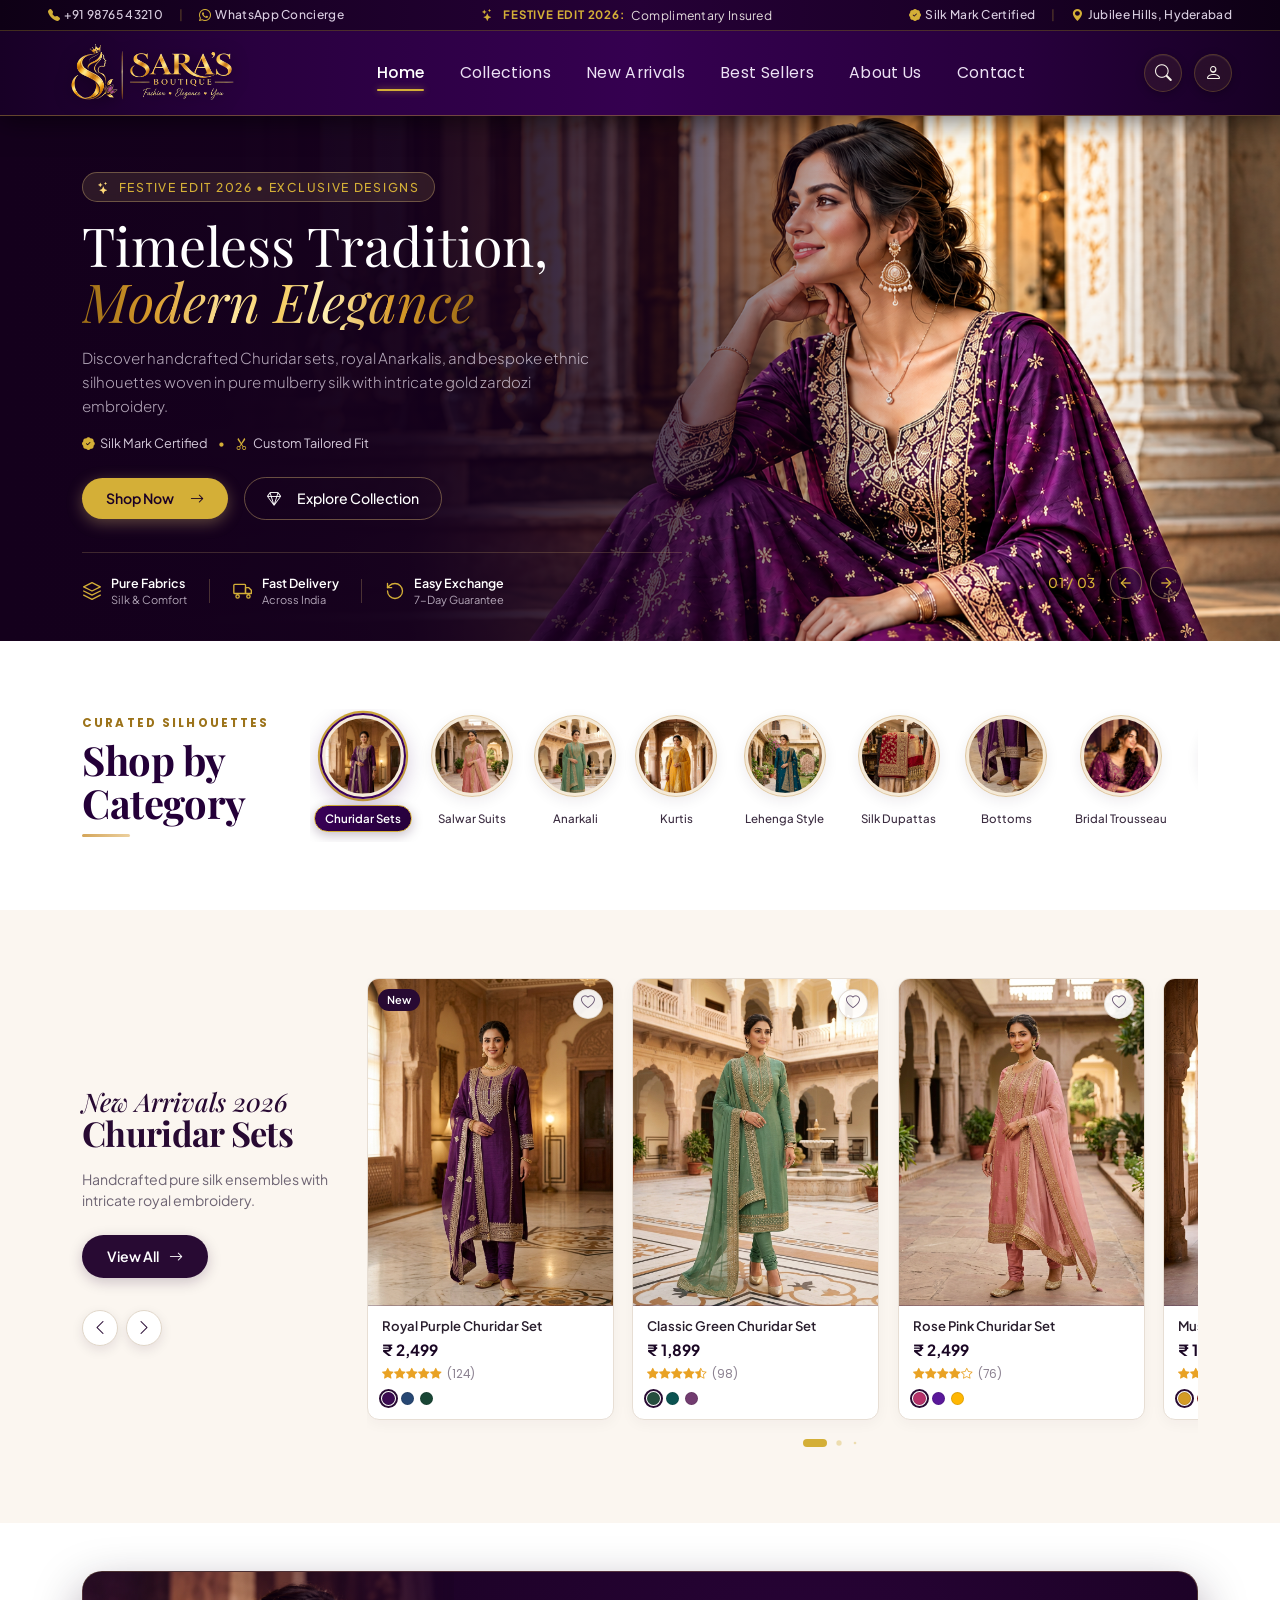
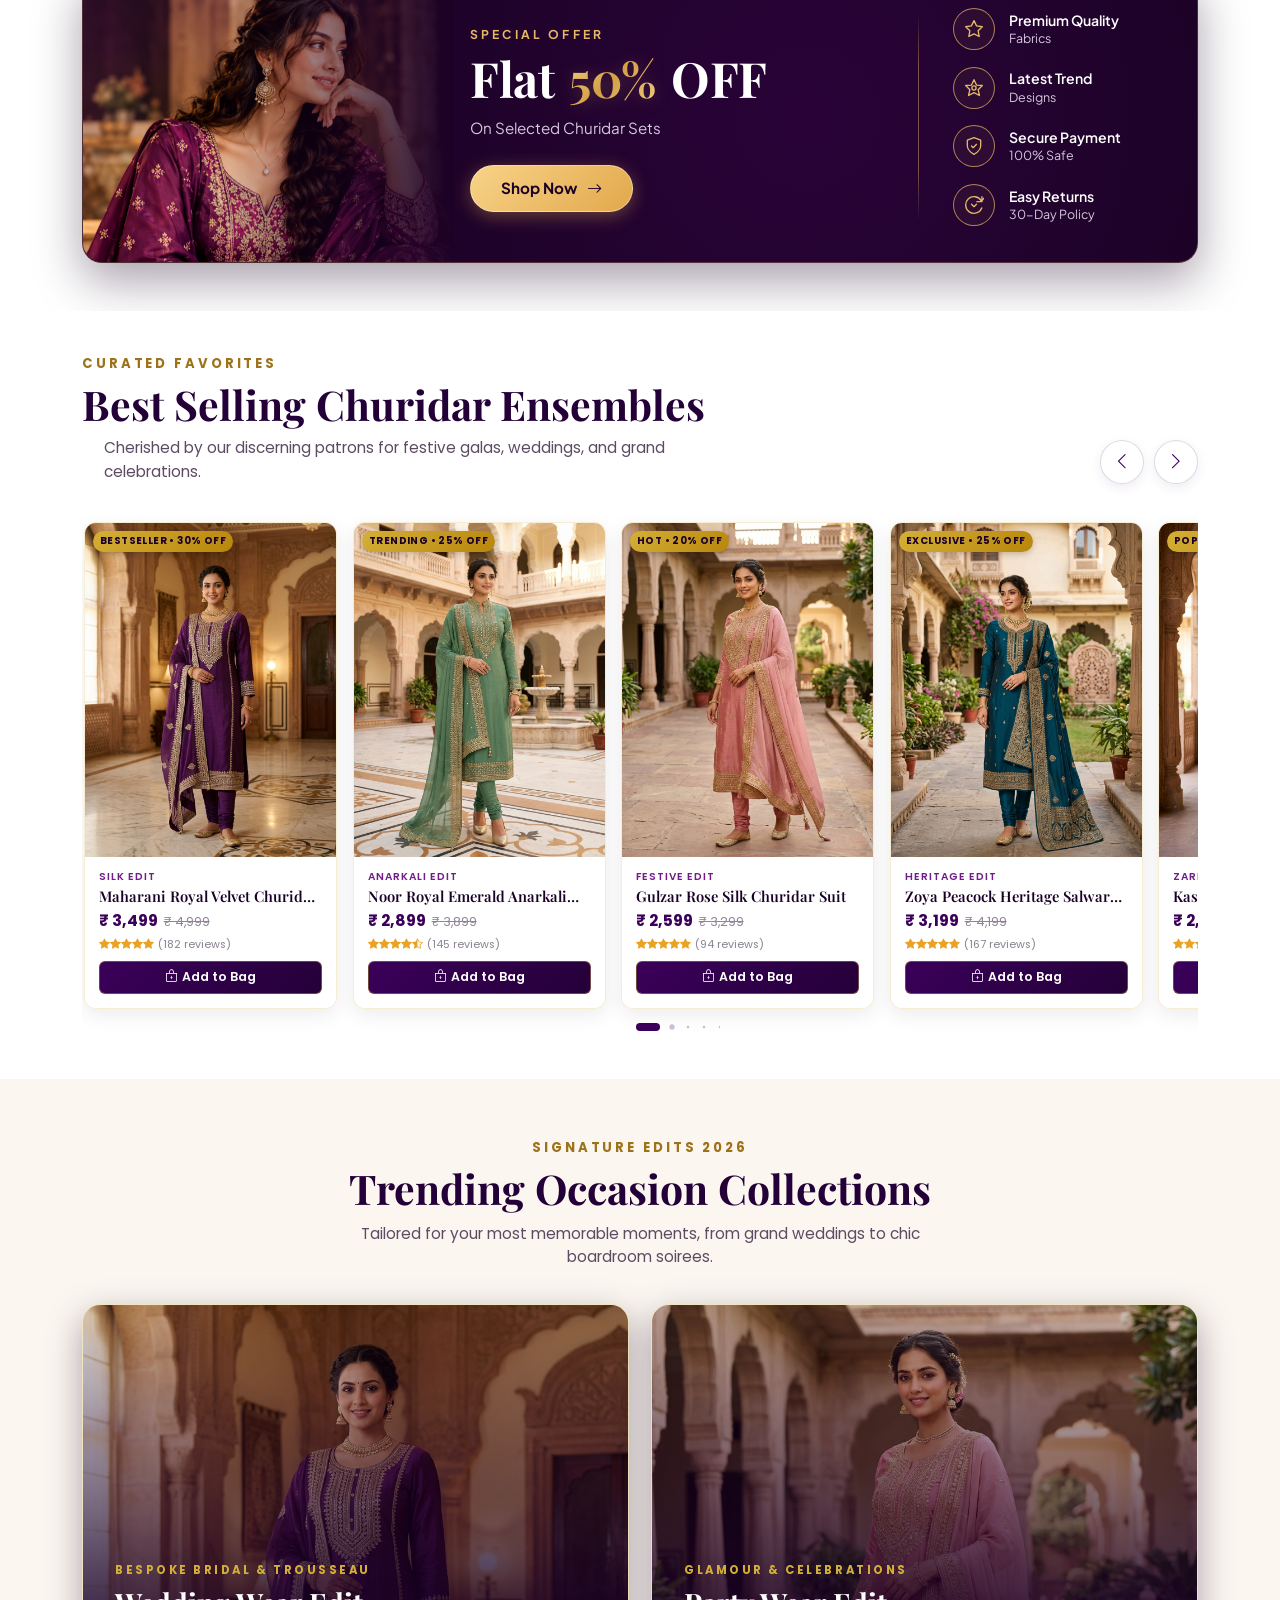
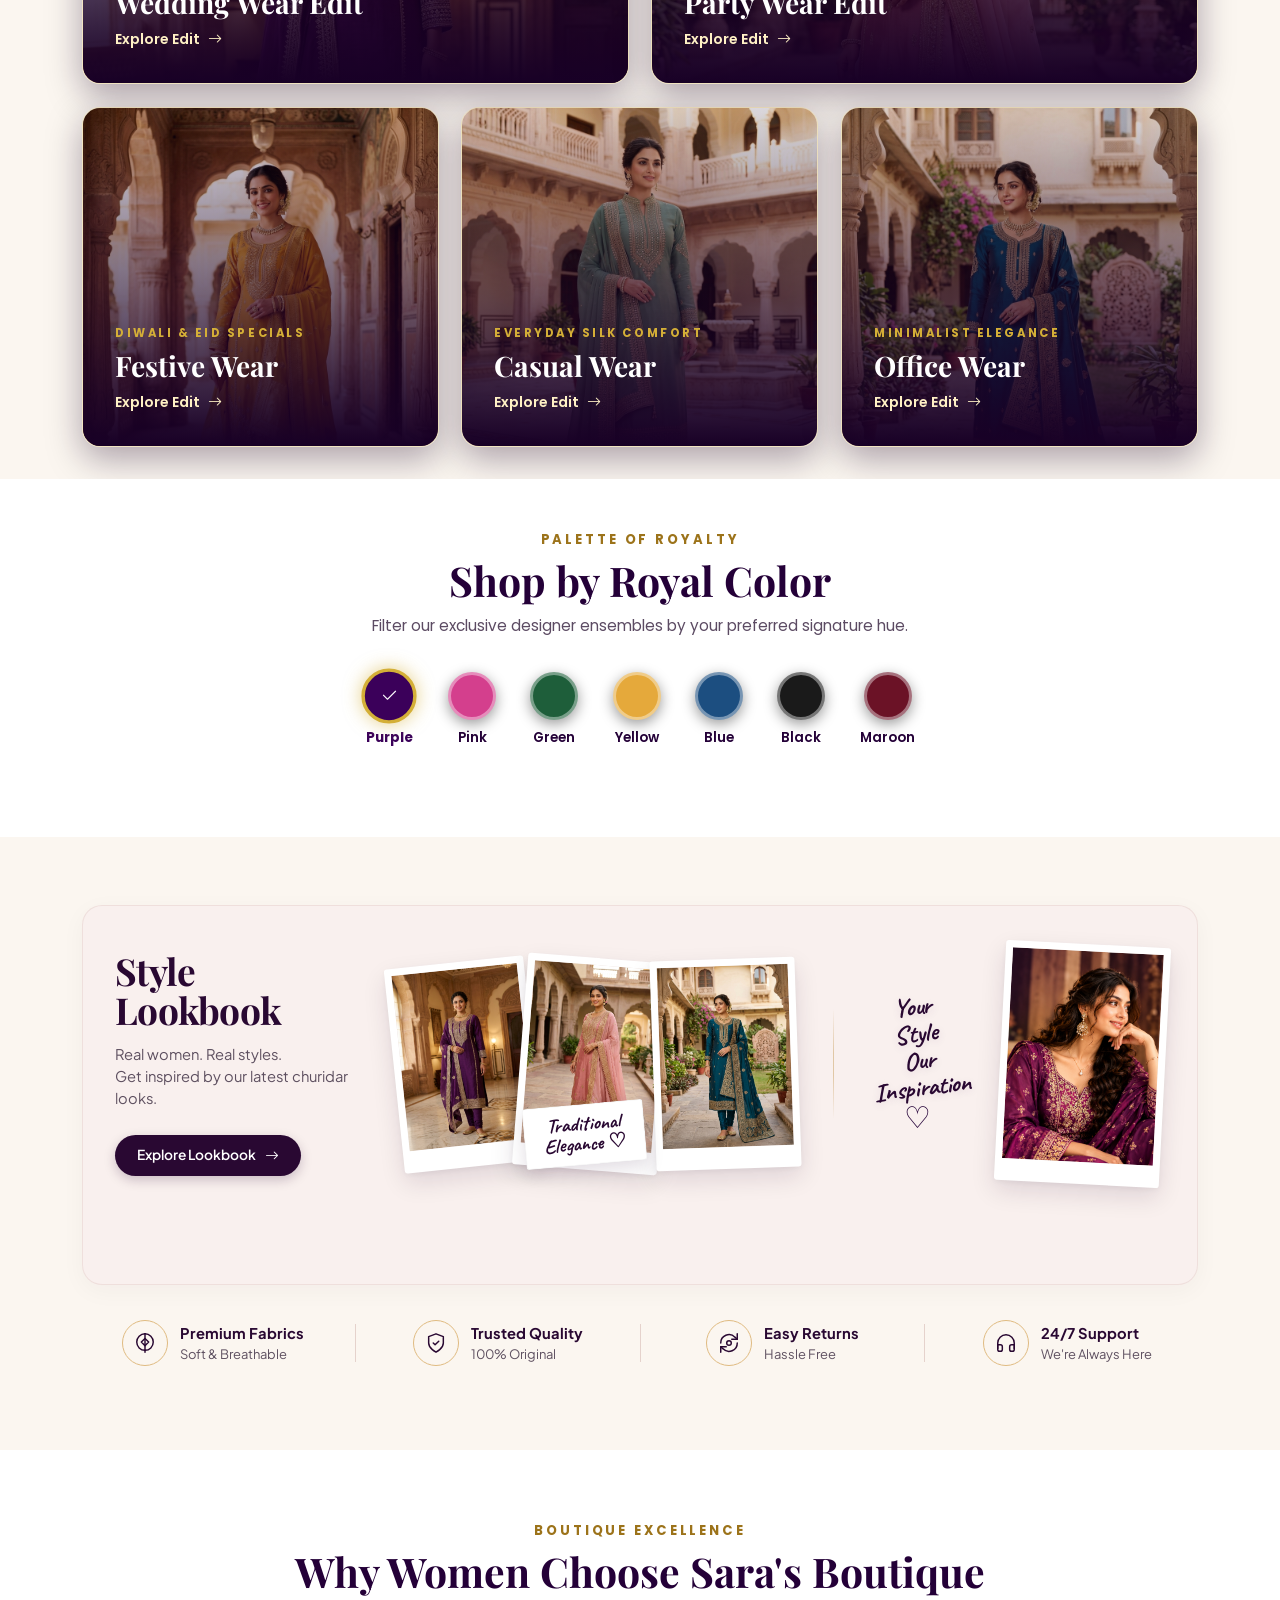
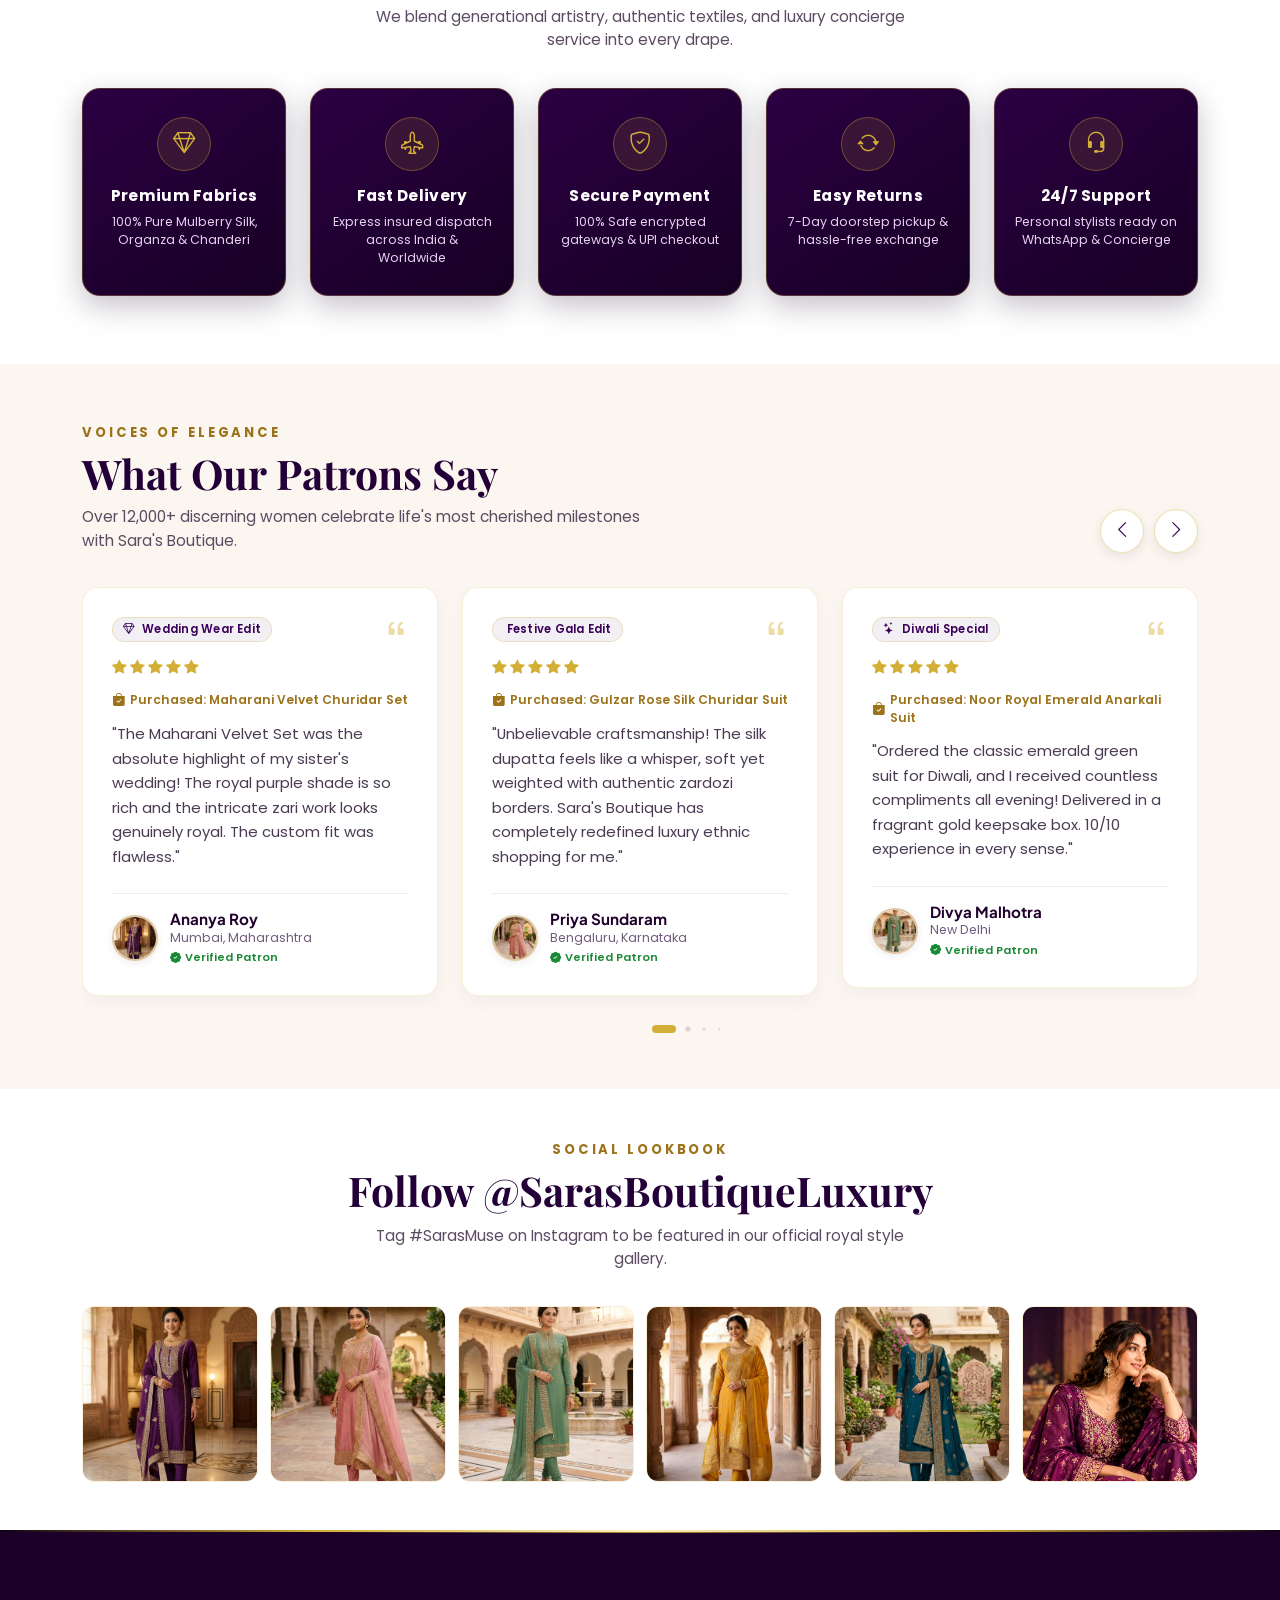
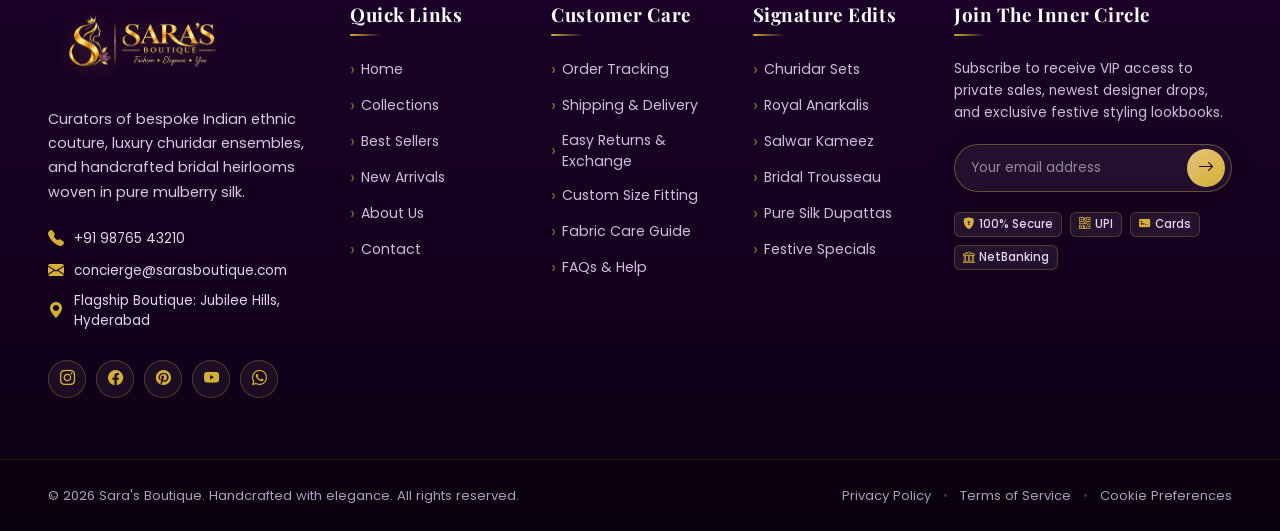
==== commit dc6096ab: "Remove 'Perfect Fit' feature section Removed 'Perfect Fit' feature section from index.html." ====
--- a/index.html
+++ b/index.html
@@ -305,23 +305,7 @@
                                 </div>
                             </div>
 
-                            <div class="feature-divider"></div>
-
-                            <!-- Perfect Fit -->
-                            <div class="feature-item">
-                                <div class="feature-icon-svg">
-                                    <svg viewBox="0 0 24 24" width="20" height="20" fill="none" stroke="currentColor"
-                                        stroke-width="1.6" stroke-linecap="round" stroke-linejoin="round">
-                                        <circle cx="12" cy="7" r="4"></circle>
-                                        <path d="M6 21v-2a6 6 0 0 1 12 0v2"></path>
-                                        <circle cx="12" cy="11" r="1"></circle>
-                                    </svg>
-                                </div>
-                                <div class="feature-text">
-                                    <span class="feature-title">Perfect Fit</span>
-                                    <span class="feature-subtitle">Custom Tailored</span>
-                                </div>
-                            </div>
+                            
 
                             <div class="feature-divider"></div>
 
@@ -2226,4 +2210,4 @@
     <script src="js/scroll-animation.js"></script>
 </body>
 
-</html>+</html>
--- a/css/style.css
+++ b/css/style.css
@@ -521,6 +521,19 @@
     font-weight: 400;
     color: var(--gold);
     display: inline-block;
+    background: linear-gradient(
+    90deg,
+    #9B6B16 0%,
+    #D99B2B 18%,
+    #FFE9A0 38%,
+    #F4C95D 50%,
+    #FFF1B2 62%,
+    #D89A28 80%,
+    #9A6915 100%
+  );
+    -webkit-background-clip: text;
+    -webkit-text-fill-color: transparent;
+    background-clip: text;
 }
 
 .hero-desc {
@@ -774,6 +787,19 @@
     color: var(--gold-accent, #9c731a);
     display: inline-block;
     margin-bottom: 0.45rem;
+    /* background: linear-gradient(
+    90deg,
+    #9B6B16 0%,
+    #D99B2B 18%,
+    #FFE9A0 38%,
+    #F4C95D 50%,
+    #FFF1B2 62%,
+    #D89A28 80%,
+    #9A6915 100%
+  ); */
+    -webkit-background-clip: text;
+    /* -webkit-text-fill-color: transparent; */
+    /* background-clip: text; */
 }
 
 .section-title-luxury {
@@ -1705,7 +1731,7 @@
     width: 100%;
     height: 100%;
     object-fit: cover;
-    object-position: center 25%;
+    object-position: center 15%;
     transition: transform 0.7s ease;
     z-index: 1;
 }
@@ -4142,4 +4168,16 @@
     width: 100%;
     object-fit: cover;
     object-position: 85% center;
-}+}
+
+span.collection-script-subtitle.hero-load-item.delay-3 {
+    font-style: italic;
+    font-family: 'Playfair Display', serif;
+    font-weight: 400;
+    /* color: var(--gold); */
+    display: inline-block;
+    background: linear-gradient(90deg, #9B6B16 0%, #D99B2B 18%, #FFE9A0 38%, #F4C95D 50%, #FFF1B2 62%, #D89A28 80%, #9A6915 100%);
+    -webkit-background-clip: text;
+    -webkit-text-fill-color: #42424200;
+    background-clip: text;
+}
